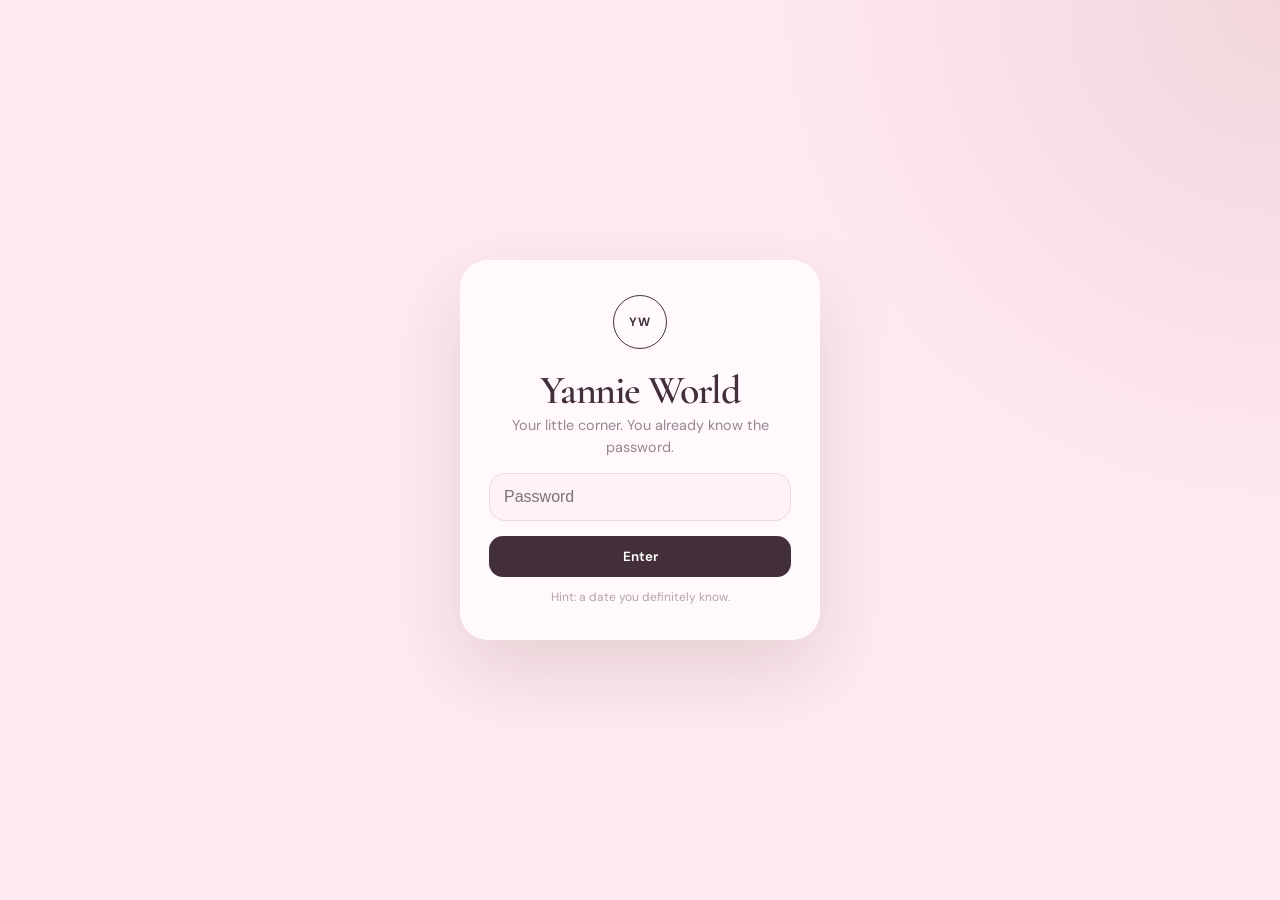
==== index.html @ 1045f1ad "GAMEEE" ====
<!DOCTYPE html>
<html lang="en">
<head>
<meta charset="UTF-8">
<meta name="viewport" content="width=device-width, initial-scale=1.0, viewport-fit=cover">
<title>Yannie World</title>
<meta name="theme-color" content="#ff6f9f">

<link rel="preconnect" href="https://fonts.googleapis.com">
<link rel="preconnect" href="https://fonts.gstatic.com" crossorigin>
<link href="https://fonts.googleapis.com/css2?family=DM+Sans:wght@400;500;600;700&family=Cormorant+Garamond:wght@500;600;700&display=swap" rel="stylesheet">
<link rel="stylesheet" href="style.css">
</head>
<body>

<div id="backgroundDecor" aria-hidden="true"></div>

<!-- LOCK SCREEN -->
<div id="lockScreen">
    <div class="lock-card">
        <div class="lock-mark">YW</div>
        <h2>Yannie World</h2>
        <p>Your little corner. You already know the password.</p>
        <input type="password" id="passwordInput" placeholder="Password" autocomplete="off">
        <button onclick="checkPassword()">Enter</button>
        <small class="tiny-hint">Hint: a date you definitely know.</small>
    </div>
</div>

<!-- MAIN SITE -->
<div id="website">
<header>
    <div class="browser-top">
        <div class="browser-buttons" aria-hidden="true">
            <span class="red"></span>
            <span class="yellow"></span>
            <span class="green"></span>
        </div>
        <div class="address-bar"><span class="site-dot"></span> yannie.world / home</div>
    </div>
</header>

<nav aria-label="Yannie World navigation">
    <button data-section="home" onclick="showSection('home')"><span>⌂</span><small>Home</small></button>
    <button data-section="birthday" onclick="showSection('birthday')"><span class="birthday-nav-mark">02</span><small>Birthday</small></button>
    <button data-section="daily" onclick="showSection('daily')"><span>☀</span><small>Daily</small></button>
    <button data-section="mood" onclick="showSection('mood')"><span>◌</span><small>Mood</small></button>
    <button data-section="about" onclick="showSection('about')"><span>＋</span><small>Care</small></button>
    <button data-section="memories" onclick="showSection('memories')"><span>▣</span><small>Memories</small></button>
    <button data-section="gallery" onclick="showSection('gallery')"><span>□</span><small>Photos</small></button>
    <button data-section="letter" onclick="showSection('letter')"><span>✎</span><small>Letter</small></button>
    <button data-section="envelopes" onclick="showSection('envelopes')"><span>◇</span><small>Open</small></button>
    <button data-section="achievements" onclick="showSection('achievements')"><span>☆</span><small>Badges</small></button>
    <button data-section="vault" onclick="showSection('vault')"><span>⌁</span><small>Vault</small></button>
</nav>

<!-- HOME -->
<section id="home" class="active">
    <div class="home-hero">
        <div class="hero-copy">
            <p class="eyebrow">YANNIE WORLD · JUST OUR STUFF</p>
            <h1>For Yannie.</h1>
            <p class="hero-lede">Started with RM6 worth of chocolate moist cake. Somehow became a whole website.</p>
            <div class="hero-actions">
                <button class="primary-action" onclick="openOriginReceipt()">Open the RM6 receipt</button>
                <button class="quiet-action" id="heroShuffleBtn" type="button">Shuffle a memory</button>
            </div>
        </div>
        <button class="hero-photo" type="button" onclick="openPhoto('images/us11.jpg','One of the photos that belongs in the current chapter.')" aria-label="Open featured photo">
            <img src="images/us11.jpg" alt="Featured memory">
            <span>current chapter ↗</span>
        </button>
    </div>

    <div class="chapter-strip" aria-label="Our timeline">
        <button class="chapter-chip active" data-chapter="01"><span>01</span> Bazaar</button>
        <button class="chapter-chip" data-chapter="02"><span>02</span> Kept talking</button>
        <button class="chapter-chip" data-chapter="03"><span>03</span> Calls</button>
        <button class="chapter-chip" data-chapter="04"><span>04</span> SPM × UTeM</button>
        <button class="chapter-chip" data-chapter="05"><span>05</span> Now</button>
    </div>
    <p id="chapterNote" class="chapter-note">1 March 2026 — a normal dessert order that absolutely did not stay normal.</p>

    <div class="home-stat-grid">
        <article class="stat-card card">
            <p class="eyebrow">SINCE THE FIRST “HOLA”</p>
            <strong id="sinceStartDays">—</strong>
            <span>days of increasingly unnecessary updates</span>
        </article>
        <article class="stat-card card call-stat-card">
            <p class="eyebrow">CALL LORE</p>
            <strong id="callStat">12 hr</strong>
            <span id="callStatCaption">yes, this actually happened</span>
            <button id="nextCallStat" class="mini-link" type="button">another one ↻</button>
        </article>
    </div>

    <div class="life-split">
        <article class="life-card card">
            <div class="life-card-top"><span>Y</span><small>YANNIE</small></div>
            <h3>SPM / trial season</h3>
            <p>Classes, revision, random cravings, tired mornings, and somehow still finding time to call.</p>
            <div class="tag-row"><span>math</span><span>sejarah</span><span>sleepy</span></div>
        </article>
        <article class="life-card card">
            <div class="life-card-top"><span>A</span><small>ANIQ</small></div>
            <h3>UTeM life</h3>
            <p>Classes, roommates, campus food, trying not to be loud on calls, and sending updates anyway.</p>
            <div class="tag-row"><span>campus</span><span>calls</span><span>nasi goyeng</span></div>
        </article>
    </div>

    <article class="memory-shuffler card" id="memoryShuffler">
        <div class="memory-shuffler-head">
            <p class="eyebrow">MEMORY SHUFFLE</p>
            <span id="memoryIndex">01 / 08</span>
        </div>
        <h3 id="homeMemoryTitle">The pudding incident</h3>
        <p id="homeMemoryText">A birthday joke turned into free caramel pudding, and somehow that became part of the origin story.</p>
        <button id="shuffleMemory" class="quiet-action" type="button">Shuffle memory</button>
    </article>

    <div class="daily-preview card">
        <div>
            <p class="eyebrow">TODAY'S DROP</p>
            <h3>One small thing for today</h3>
        </div>
        <p id="homeDailyPreview">Loading today's surprise...</p>
        <button onclick="showSection('daily')" class="mini-link">open daily →</button>
    </div>

    <div class="yannie-search card">
        <p class="eyebrow">SEARCH THE LORE</p>
        <h3>Yannie Search</h3>
        <p class="muted">Try: <b>cake</b>, <b>lasagna</b>, <b>raya</b>, <b>spm</b>, or <b>queque</b>.</p>
        <div class="search-row">
            <input type="text" id="searchInput" placeholder="Search an inside joke...">
            <button onclick="searchYannie()">Search</button>
        </div>
        <div id="searchResult"></div>
    </div>

    <div class="message-card">
        <p class="eyebrow">RANDOM NOTE</p>
        <p id="dailyMessage"></p>
    </div>

    <div class="love-machine">
        <p class="eyebrow">NO CONTEXT BUTTON</p>
        <h3>Generate a random note</h3>
        <button id="loveButton">Roll one</button>
        <div id="loveResult">Press it. That's the whole feature.</div>
    </div>

    <button id="openCookieShop" class="shop-launch-btn">
        <span>YannieTok Shop</span>
        <small>Dubai cookie simulator · because apparently this is part of the lore now</small>
    </button>

    <div class="section-heading compact-heading">
        <div>
            <p class="eyebrow">EXPLORE</p>
            <h2>Yannie World</h2>
        </div>
        <p>Different ways to revisit the same story.</p>
    </div>

    <div class="app-grid makeover-app-grid">
        <a class="app-icon app-link" href="yanniefy.html"><b>♫</b><span>YannieFy</span><small>our playlists</small></a>
        <button class="app-icon" onclick="openYannieTube()"><img class="yannietube-icon" src="images/yannietube-icon.png" alt="YannieTube"><span>YannieTube</span><small>videos</small></button>
        <a class="app-icon app-link" href="yanniegram.html"><b>◎</b><span>YannieGram</span><small>posts & reels</small></a>
        <a class="app-icon app-link" id="memoryWorldLink" href="MemoryWorld_V2/index.html" onclick="unlockAchievement('pov_player')"><b>✦</b><span>Memory World</span><small>play the beginning</small></a>
        <a class="app-icon app-link" href="yannie-scrapbook/index.html"><b>▤</b><span>Scrapbook</span><small>the story in pages</small></a>
        <a class="app-icon app-link" href="yannie-museum/index.html"><b>⌂</b><span>Museum</span><small>walk through it</small></a>
        <button class="app-icon birthday-app" type="button" onclick="showSection('birthday')"><b>02</b><span>Yannie Day</span><small>02.08 · play the weekend</small></button>
    </div>
</section>


<!-- YANNIE DAY -->
<section id="birthday" class="birthday-section birthday-v2">
    <div class="bday-progress" aria-label="Birthday story progress">
        <button type="button" data-bday-jump="bdayStart" class="active"><i></i><span>Start</span></button>
        <button type="button" data-bday-jump="bdayAug1"><i></i><span>1 Aug</span></button>
        <button type="button" data-bday-jump="bdayMidnight"><i></i><span>12:00</span></button>
        <button type="button" data-bday-jump="bdayAug2"><i></i><span>2 Aug</span></button>
        <button type="button" data-bday-jump="bdayCake"><i></i><span>Cake</span></button>
        <button type="button" data-bday-jump="bdayAug3"><i></i><span>3 Aug</span></button>
    </div>

    <div id="bdayStart" class="bday-scene bday-start-scene">
        <div class="bday-sparkles" aria-hidden="true"><i>✦</i><i>♡</i><i>✦</i><i>♡</i><i>✦</i></div>
        <p class="bday-kicker">02 · 08 · YANNIE DAY</p>
        <h2>This one is special. Too special.</h2>
        <p class="bday-short-copy">Explore this entire section, dedicated for your birthdayy, Hasrieyannieee!

        <div class="bday-present" id="bdayPresent" aria-hidden="true">
            <div class="bday-present-lid"><span></span></div>
            <div class="bday-present-box"><span class="ribbon-v"></span><span class="ribbon-h"></span><b>02</b></div>
        </div>

        <label class="bday-slide-control">
            <span id="bdayUnwrapLabel">slide the ribbon to unwrap</span>
            <div class="bday-slide-track"><i id="bdayUnwrapThumb">🎀</i></div>
            <input id="bdayUnwrapSlider" type="range" min="0" max="100" value="0" aria-label="Slide to unwrap birthday present">
        </label>
        <div id="bdayStartReveal" class="bday-start-reveal" aria-live="polite">
            <strong>LET'S START YOUR BIRTHDAY JOURNEYY, SAYANGG!.</strong>
            <span>scroll ↓</span>
        </div>
    </div>

    <div class="bday-scene bday-prelude-scene">
        <div class="bday-scene-title">
            <p>BEFORE AUGUST</p>
            <h3>Three little clues.</h3>
            <span>These are build-up, not the main timeline.</span>
        </div>
        <div class="bday-pinboard">
            <button class="bday-pin-note" type="button" data-note="29may">
                <i>29 MAY</i><b>save first</b><span>tap to flip</span>
                <em>“save money for ur birthday gift pulakk”</em>
            </button>
            <button class="bday-pin-note" type="button" data-note="18jul">
                <i>18 JUL</i><b>JB excuse</b><span>tap to flip</span>
                <em>“celebrate birthday korang”<br>“…including yannie btw”</em>
            </button>
            <button class="bday-pin-note" type="button" data-note="20jul">
                <i>20 JUL</i><b>do not shake</b><span>tap to flip</span>
                <em>birthday things bought.<br>do not open. do not goncang.</em>
            </button>
        </div>
    </div>

    <div id="bdayAug1" class="bday-scene bday-aug1-scene">
        <div class="bday-scene-title light">
            <p>01 AUGUST · AFTERNOON</p>
            <h3>Get to Tasek Sentral with Yannie!</h3>
            <span>Drag the little car. Yes, the wedding-hall detour is included.</span>
        </div>

        <div class="bday-route" id="bdayRoute">
            <div class="bday-route-line"><i></i></div>
            <span class="bday-route-stop stop-a">wedding hall<br><small>SEND HELP.</small></span>
            <span class="bday-route-stop stop-b">live location<br><small>finally</small></span>
            <span class="bday-route-stop stop-c">ONTHEWAYYY<br><small>3:30-ish</small></span>
            <div class="bday-route-car" id="bdayRouteCar">🚗</div>
            <input id="bdayPickupSlider" type="range" min="0" max="100" value="0" aria-label="Drag car to the stadium">
        </div>
        <div class="bday-route-status" id="bdayPickupStatus">
            <b>mission status:</b> trapped in family errands
        </div>

        <div id="bdayOfflineReveal" class="bday-offline-reveal">
            <div class="bday-chat-last">
                <span>3:36 PM · Yannie</span>
                <p>“panas la kat bawah ni u”</p>
                <span>3:36 PM · Aniq</span>
                <p>“JAP DAHNAK SAMPAAIIII”</p>
            </div>
            <div class="bday-chat-gap">
                <strong>then the chat goes quiet.</strong>
                <span>3:37 PM → 7:56 PM</span>
                <small>kitaa terlalu busyy spend timee samasamaaa kat Tasekk!</small>
            </div>
            <div class="bday-photo-table" aria-label="Draggable photo strip">
                <figure class="bday-draggable-photo"><img src="images/us10.jpg" alt="Memory photo"><figcaption>01 AUG</figcaption></figure>
                <figure class="bday-draggable-photo"><img src="images/us11.jpg" alt="Memory photo"><figcaption>DAY BEFORE</figcaption></figure>
                <figure class="bday-draggable-photo"><img src="images/us12.jpg" alt="Memory photo"><figcaption>YANNIE DAY EVE</figcaption></figure>
                <span>drag the photos around</span>
            </div>
        </div>
    </div>

    <div class="bday-scene bday-night-before-scene">
        <div class="bday-scene-title">
            <p>01 AUGUST · NIGHT</p>
            <h3>The camera roll !</h3>
            <span>Tap the film button to develop each strip.</span>
        </div>
        <div class="bday-film-machine" id="bdayFilmMachine">
            <div class="bday-film-window">
                <div class="bday-film-strip" id="bdayFilmStrip">
                    <figure><img src="images/us6.jpg" alt="Photo strip image"><span>9:30 PM</span></figure>
                    <figure><img src="images/us7.jpg" alt="Photo strip image"><span>11:11 PM</span></figure>
                    <figure><img src="images/us8.jpg" alt="Photo strip image"><span>11:16 PM</span></figure>
                    <figure><img src="images/us9.jpg" alt="Photo strip image"><span>11:59 PM</span></figure>
                </div>
            </div>
            <button id="bdayDevelopFilm" type="button" class="bday-film-shutter" aria-label="Develop next birthday photo">●</button>
            <div class="bday-film-counter"><span id="bdayFilmCount">0</span> / 4 developed</div>
        </div>
        <div class="bday-family-strip" id="bdayFamilyStrip">
            <span>9:32 PM</span>
            <p>Mama arranged the gifts and made a video for the family group.</p>
            <i>family group has entered the chat ↗</i>
        </div>
    </div>

    <div id="bdayMidnight" class="bday-scene bday-midnight-scene">
        <div class="bday-midnight-bg" aria-hidden="true"><i></i><i></i><i></i><i></i></div>
        <p class="bday-kicker">THE DATE CHANGES HERE</p>
        <div class="bday-clock" id="bdayClock">
            <small id="bdayClockDate">SAT · 01 AUG</small>
            <strong id="bdayClockTime">11:59</strong>
            <span>PM</span>
        </div>
        <label class="bday-slide-control dark">
            <span id="bdayMidnightLabel">slide into 02 August</span>
            <div class="bday-slide-track"><i id="bdayMidnightThumb">→</i></div>
            <input id="bdayMidnightSlider" type="range" min="0" max="100" value="0" aria-label="Slide into midnight">
        </label>
        <div id="bdayMidnightReveal" class="bday-midnight-reveal">
            <b>02 AUGUST</b>
            <span>12:01 AM · photos</span>
            <span>12:05 AM · videos</span>
            <span>12:06 AM · first logged birthday call · 4 min</span>
        </div>
    </div>

    <div id="bdayAug2" class="bday-scene bday-morning-scene">
        <div class="bday-scene-title light">
            <p>02 AUGUST · MORNING</p>
            <h3>The phone rings endlessly.</h3>
            <span>Slide to answer.</span>
        </div>
        <div class="bday-phone-wrap">
            <div class="bday-phone-v2" id="bdayPhone">
                <div class="bday-phone-notch"></div>
                <div class="bday-phone-status"><span>7:49</span><span>100%</span></div>
                <div class="bday-call-avatar">Y</div>
                <small>YANNIE DAY</small>
                <h4 id="bdayPhoneHeadline">GOOD MORNINGGGG<br>BIRTHDAYYY GIRLLL</h4>
                <p id="bdayPhoneSub">incoming birthday call...</p>
                <div class="bday-answer-track">
                    <i id="bdayAnswerThumb">☎</i>
                    <span>slide to answer</span>
                    <input id="bdayAnswerSlider" type="range" min="0" max="100" value="0" aria-label="Slide to answer birthday call">
                </div>
                <div class="bday-call-clouds" id="bdayCallClouds">
                    <span>3 min</span><span>29 min</span><span>23 min</span><span>17 min</span>
                </div>
            </div>
        </div>

        <div class="bday-dudin-call" id="bdayDudinCall" role="button" tabindex="0" aria-label="Open Dudin birthday call moment">
            <div class="bday-wave"><i></i><i></i><i></i><i></i><i></i><i></i></div>
            <div><small>10:48 AM</small><b>Dudin called.</b><span>tap the waveform</span></div>
            <div class="bday-dudin-reveal">
                <p>birthday song</p><p>then his mum joined</p><p>then she wished too</p><p>and another gift showed up later</p>
            </div>
        </div>
    </div>

    <div class="bday-scene bday-gifts-scene">
        <div class="bday-scene-title">
            <p>02 AUGUST · DAY → NIGHT</p>
            <h3>Open the room.</h3>
            <span>Tap all the presents!</span>
        </div>
        <div class="bday-gift-room">
            <button class="bday-object giftbox-big" type="button" data-bday-object="package">
                <span class="box-lid"></span><span class="box-body">🎀</span>
                <em><b>surprise package</b><small>the one yangg Aniq suruhh jangan pegangg</small></em>
            </button>
            <button class="bday-object ringbox" type="button" data-bday-object="ring">
                <span class="ring-lid"></span><span class="ring-base">💍</span>
                <em><b>the ring! </b><small>sungguh mengappreciate sampai flexing</small></em>
            </button>
            <button class="bday-object giftbag" type="button" data-bday-object="dudinGift">
                <span>🎁</span>
                <em><b>Mak dudin</b><small>pun bagi hadiahh · 5:50 PM</small></em>
            </button>
            <button class="bday-object cakebox" type="button" data-bday-object="cake">
                <span>🍰</span>
                <em><b>cake acquired</b><small>candles 67: unfortunately not acquired</small></em>
            </button>
        </div>
        <div class="bday-class-wish">
            <span>6:14 PM</span>
            <b>walk into class → birthday wishes immediately</b>
            <i>nice. normal. definitely no birthday DLC yet.</i>
        </div>
    </div>

    <div id="bdayCake" class="bday-scene bday-cake-workshop">
        <div class="bday-scene-title light">
            <p>02 AUGUST · 8:01 PM</p>
            <h3>“kita kene diy”</h3>
            <span>The real cake had no candles. Fix that problem here.</span>
        </div>
        <div class="bday-candle-workbench" id="bdayCandleWorkbench">
            <div class="bday-candle-tray" id="bdayCandleTray">
                <span>drag these ↓</span>
                <i class="bday-drag-candle" data-candle="1"></i>
                <i class="bday-drag-candle" data-candle="2"></i>
                <i class="bday-drag-candle" data-candle="3"></i>
                <i class="bday-drag-candle" data-candle="4"></i>
                <i class="bday-drag-candle" data-candle="5"></i>
            </div>
            <div class="bday-cake-v2">
                <div class="bday-cake-slots">
                    <span data-candle-slot="1"></span><span data-candle-slot="2"></span><span data-candle-slot="3"></span><span data-candle-slot="4"></span><span data-candle-slot="5"></span>
                </div>
                <div class="bday-cake-icing"></div>
                <div class="bday-cake-body">1 6-7</div>
                <div class="bday-cake-plate"></div>
            </div>
        </div>
        <p id="bdayCandleStatus" class="bday-candle-status">0 / 5 candles fixed</p>
        <div id="bdayBlowZone" class="bday-blow-zone" role="button" tabindex="0" aria-label="Press and hold to blow out the candles">
            <div class="bday-blow-ring"><i></i></div>
            <b>press + hold</b><span>to blow them out</span>
        </div>
        <div id="bdayCakeDone" class="bday-cake-done">wish sent ✦ DIY problem solved.</div>
    </div>

    <div id="bdayAug3" class="bday-scene bday-school-scene">
        <div class="bday-scene-title">
            <p>03 AUGUST · SCHOOL ENCORE</p>
            <h3>Match the gifts.</h3>
            <span>Drag each gift to the right person.</span>
        </div>
        <div class="bday-match-game" id="bdayMatchGame">
            <div class="bday-match-tokens">
                <div class="bday-match-token" data-match="sha" role="button" tabindex="0"><span>🍰</span><small>Hokkaido cheese cake</small></div>
                <div class="bday-match-token" data-match="aishah" role="button" tabindex="0"><span>🍫💌</span><small>Kinder Bueno + letter</small></div>
                <div class="bday-match-token" data-match="kimi" role="button" tabindex="0"><span>🍪🍪💌</span><small>2 Dubai chewy cookies + letter</small></div>
            </div>
            <div class="bday-match-zones">
                <div class="bday-match-zone" data-zone="sha"><b>SHA</b><span>drop here</span></div>
                <div class="bday-match-zone" data-zone="aishah"><b>AISHAH</b><span>drop here</span></div>
                <div class="bday-match-zone" data-zone="kimi"><b>KIMI</b><span>drop here</span></div>
            </div>
        </div>
        <div id="bdaySchoolWin" class="bday-school-win">
            <b>recess unlocked ✦</b>
            <span>your fwends nyanyii happy birthdayy just forr youu babyyy!.</span>
        </div>

        <div class="bday-nonchalant-game">
            <div class="bday-neutral-face">😐</div>
            <div class="bday-excitement-bg" id="bdayExcitementBg"></div>
            <p><b>visible reaction</b><span>actual excitement</span></p>
            <input id="bdayExcitementSlider" type="range" min="0" max="100" value="0" aria-label="Reveal actual birthday excitement">
            <div id="bdayNonchalantReveal">born to be excited · forced to be nonchalant</div>
        </div>
    </div>

    <div class="bday-scene bday-finale-scene">
        <div class="bday-scene-title light">
            <p>END OF BIRTHDAY MODE</p>
            <h3>Pop everything.</h3>
            <span>There are six. No reason. Just pop them.</span>
        </div>
        <div class="bday-balloons" id="bdayBalloons">
            <button type="button" data-pop-note="saved for it months early"><i></i><span></span></button>
            <button type="button" data-pop-note="the pickup was nearly defeated by wedding halls"><i></i><span></span></button>
            <button type="button" data-pop-note="the camera roll went feral"><i></i><span></span></button>
            <button type="button" data-pop-note="the ring got flexed to the family"><i></i><span></span></button>
            <button type="button" data-pop-note="the cake required DIY candles"><i></i><span></span></button>
            <button type="button" data-pop-note="school gave the birthday an encore"><i></i><span></span></button>
        </div>
        <div id="bdayPopNote" class="bday-pop-note">pop a balloon ↑</div>
        <div id="bdayFinalMessage" class="bday-final-message">
            <span>02.08.2026</span>
            <b>that was Yannie Day.</b>
            <small><strong id="birthdayDays">—</strong> days until the next one.</small>
        </div>
    </div>
</section>


<!-- DAILY LOVE -->
<section id="daily">
    <div class="section-heading"><div><p class="eyebrow">DAILY</p><h2>Today’s drop</h2></div><p>Small, random, no pressure.</p></div>
    <div class="card daily-card">
        <h3>Today's Mission</h3>
        <p id="dailyMission">Loading...</p>
        <button id="completeMissionBtn" onclick="completeDailyMission()">Complete Today's Mission</button>
        <p id="missionStatus" class="muted"></p>
    </div>

    <div class="card">
        <h3>Today's Memory</h3>
        <p id="dailyMemory">Loading...</p>
    </div>

    <div class="card streak-card">
        <h3>Visit Streak</h3>
        <div id="streakNumber">0</div>
        <p class="muted">Come back anytime. This little world will remember you.</p>
    </div>
</section>

<!-- MOOD CHECK-IN -->
<section id="mood">
    <div class="section-heading"><div><p class="eyebrow">CHECK-IN</p><h2>How are you today?</h2></div><p>No dramatic diagnosis. Just pick a mood.</p></div>
    <div class="card">
        <p>Pick whatever is closest. The answer changes depending on the mood.</p>
        <div class="mood-grid">
            <button onclick="chooseMood('happy')">🥰 Happy</button>
            <button onclick="chooseMood('miss')">🥺 Miss You</button>
            <button onclick="chooseMood('sad')">😔 Sad</button>
            <button onclick="chooseMood('mad')">😡 Mad</button>
            <button onclick="chooseMood('tired')">😴 Tired</button>
            <button onclick="chooseMood('stress')">🤯 Stressed</button>
        </div>
        <div id="moodResult" class="mood-result">Pick one. I’ll keep it useful.</div>
    </div>
</section>

<!-- CARE GUIDE -->
<section id="about">
    <div class="section-heading"><div><p class="eyebrow">CARE GUIDE</p><h2>Useful notes</h2></div><p>The stuff worth remembering when one of us is tired, stressed, or annoying.</p></div>
    <div class="card">
        <h3>Things I actually remember</h3>
        <ul class="about-list">
            <li>Birthday: 2nd August 2009.</li>
            <li>Born on Sunday, at 8:41 AM.</li>
            <li>Favourite colours: soft pink and brown.</li>
            <li>Surprisingly spicy eater.</li>
            <li>Loves cute and soft-style outfits.</li>
            <li>Loves daisies, lilies, and roses.</li>
        </ul>
    </div>

    <div class="care-grid">
        <button onclick="showCare('period')">🌙 Period Mode</button>
        <button onclick="showCare('silent')">🤍 When You Go Quiet</button>
        <button onclick="showCare('sad')">🥺 When You Feel Sad</button>
        <button onclick="showCare('stress')">📚 When You’re Stressed</button>
        <button onclick="showCare('jealous')">🫣 When You’re Jealous</button>
        <button onclick="showCare('miss')">💌 When You Miss Me</button>
    </div>

    <div id="careResult" class="card care-result">Pick a situation.</div>
</section>

<!-- MEMORIES -->
<section id="memories">
    <div class="section-heading"><div><p class="eyebrow">MEMORIES</p><h2>Three moments that changed the plot</h2></div><p>Not every memory needs a dramatic title.</p></div>

    <div class="memory" onclick="unlockAchievement('memory_reader')">
        <h3>The dessert-order era</h3>
        <p>I still remember clearly the first day that I fell in love with you. I was ordering desserts from you when I noticed, the longer we texted each other, the more I knew that we had a lot in common. Your updates and your kindness made me fall deeply for you.</p>
    </div>

    <div class="memory" onclick="unlockAchievement('memory_reader')">
        <h3>First date</h3>
        <p>I still remember our first real date, at the stadium. Back then, I had no knowledge about fashion haha. We ate a burger and I could not help but notice you ate a burger with a spoon! I will not judge you for that.</p>
    </div>

    <div class="memory" onclick="unlockAchievement('memory_reader')">
        <h3>The wake-up call that got out of hand</h3>
        <p>My favourite memory would surely be when we had our first call, where you asked me to wake you up but instead we talked for so long. Oh how I love you for that.</p>
    </div>
</section>

<!-- GALLERY -->
<section id="gallery">
    <div class="section-heading"><div><p class="eyebrow">PHOTOS</p><h2>Camera roll, but curated</h2></div><p>Tap any frame to open it properly.</p></div>
    <div class="gallery">
        <div class="polaroid" onclick="openPhoto('images/us5.jpg','One of my favourite memories ❤️')">
            <img src="images/us5.jpg" alt="Memory photo 1">
            <p>Yannie ❤️</p>
        </div>
        <div class="polaroid" onclick="openPhoto('images/us2.jpg','You looked so cute here 🌸')">
            <img src="images/us2.jpg" alt="Memory photo 2">
            <p>Cutie Yannie 🌸</p>
        </div>
        <div class="polaroid" onclick="openPhoto('images/us3.jpg','One of the happiest days ever 💗')">
            <img src="images/us3.jpg" alt="Memory photo 3">
            <p>My Favourite Person 💗</p>
        </div>
        <div class="polaroid" onclick="openPhoto('images/us4.jpg','I wish we could relive this day ❤️')">
            <img src="images/us4.jpg" alt="Memory photo 4">
            <p>Forever Us ❤️</p>
        </div>
    </div>
</section>

<!-- LETTER -->
<section id="letter">
    <div class="section-heading"><div><p class="eyebrow">LETTER</p><h2>One actual letter</h2></div><p>No generated quote wall. Just this.</p></div>
    <div class="card letter-card-main">
        <p>Yannie,</p>
        <p>This started as a random project and somehow kept getting bigger because there kept being more things worth saving — jokes, calls, photos, stupid little stories, and the normal days too.</p>
        <p>I don’t want this site to pretend everything is perfect. I just want it to hold onto the things that mattered to us while they were happening.</p>
        <p>— Aniq</p>
        <button onclick="finishMainLetter()">Done reading</button>
    </div>
</section>

<!-- ENVELOPES -->
<section id="envelopes">
    <div class="section-heading"><div><p class="eyebrow">OPEN WHEN</p><h2>Emergency envelopes</h2></div><p>For specific moods, not random spam.</p></div>
    <div class="letters-grid">
        <div class="envelope" onclick="openLetter(0)">✉️<span>Miss Me</span></div>
        <div class="envelope" onclick="openLetter(1)">✉️<span>Sad</span></div>
        <div class="envelope" onclick="openLetter(2)">✉️<span>Stressed</span></div>
        <div class="envelope" onclick="openLetter(3)">✉️<span>Overthinking</span></div>
        <div class="envelope" onclick="openLetter(4)">✉️<span>Birthday</span></div>
        <div class="envelope" onclick="openLetter(5)">✉️<span>After SPM</span></div>
    </div>

    <div id="letterModal" class="modal">
        <div class="letter-paper">
            <span class="close" onclick="closeLetter()">✕</span>
            <div id="letterText"></div>
        </div>
    </div>
</section>

<!-- ACHIEVEMENTS -->
<section id="achievements">
    <div class="section-heading"><div><p class="eyebrow">BADGES</p><h2>Things you accidentally unlocked</h2></div><p>Mostly by being nosy around the site.</p></div>
    <div class="card">
        <p>Unlock cute badges by exploring Yannie World.</p>
        <div id="achievementList" class="achievement-list"></div>
    </div>
</section>

<!-- SECRET VAULT -->
<section id="vault">
    <div class="section-heading"><div><p class="eyebrow">VAULT</p><h2>Still locked?</h2></div><p>Explore first. Then come back.</p></div>
    <div id="vaultContent" class="card vault-card">
        Loading vault...
    </div>
</section>

<!-- MUSIC -->
<div class="music-player" id="miniPlayer">
    <button id="musicToggle" type="button" onclick="toggleMusic()"><span id="musicIcon">▶</span></button>
    <div><small>NOW PLAYING</small><strong>Firasat</strong></div>
    <div class="player-bars" aria-hidden="true"><i></i><i></i><i></i></div>
    <audio id="music" loop>
        <source src="music/Firasat.mp3" type="audio/mpeg">
    </audio>
</div>

</div><!-- end website -->

<!-- ORIGIN RECEIPT -->
<div id="originReceiptModal" class="origin-modal" aria-hidden="true">
    <button class="origin-backdrop" onclick="closeOriginReceipt()" aria-label="Close receipt"></button>
    <div class="origin-receipt">
        <button class="receipt-close" onclick="closeOriginReceipt()" aria-label="Close">×</button>
        <p class="receipt-brand">DEE'S DESSERT</p>
        <p class="receipt-meta">01 MAR 2026 · LIMA KEDAI</p>
        <div class="receipt-line"></div>
        <div class="receipt-row"><span>Chocolate moist cake</span><b>x2</b></div>
        <div class="receipt-row"><span>Total</span><b>RM6.00</b></div>
        <div class="receipt-line"></div>
        <p class="receipt-note">Nobody involved knew this would become lore.</p>
        <button class="receipt-stamp" id="receiptStamp" type="button">tap to stamp</button>
    </div>
</div>

<!-- PHOTO MODAL -->
<div id="photoModal" class="photo-modal">
    <div class="photo-card">
        <span class="close" onclick="closePhoto()">✕</span>
        <img id="modalImage" alt="Selected memory">
        <p id="modalMemory"></p>
    </div>
</div>

<!-- YANNIETOK COOKIE SHOP -->
<div id="cookieShop" class="cookie-shop yannietok-shop">
    <div class="shop-sheet">
        <div class="shop-topbar">
            <button class="shop-back" onclick="closeCookieShop()" type="button">‹</button>

            <div>
                <h2>YannieTok Shop</h2>
                <p>Dubai Cookie Drop • Live</p>
            </div>

            <button id="openCartBtn" class="shop-cart-btn" type="button">
                🛒
                <span id="cartBubble">0</span>
            </button>
        </div>

        <div class="live-strip">
            <span>LIVE</span>
            <p id="viewerCount">⚡ 18 people viewing now</p>
        </div>

        <div class="shop-scroll">
            <div class="product-showcase">
                <div class="product-image-wrap">
                    <img
                        id="shopCookieImage"
                        src="images/cookie0.png"
                        class="shop-cookie"
                        alt="Dubai chewy cookie"
                    >

                    <div class="floating-badge">Limited Drop</div>
                </div>

                <div class="product-main-info">
                    <h1>Dubai Chewy Cookie 🍪</h1>

                    <div class="rating-row">
                        <span>⭐⭐⭐⭐⭐ 4.9</span>
                        <span>17.2k sold</span>
                    </div>

                    <div class="price-row">
                        <span class="price">RM18.90</span>
                        <del>RM29.90</del>
                    </div>

                    <p class="stock" id="stockText">🔥 Only 1 left for Yannie</p>
                </div>
            </div>

            <div class="voucher-row">
                <button type="button" class="voucher active">RM5 OFF</button>
                <button type="button" class="voucher">FREE DELIVERY</button>
                <button type="button" class="voucher">YANNIE ONLY</button>
            </div>

            <div class="product-tabs">
                <button class="tab active" data-tab="details" type="button">Details</button>
                <button class="tab" data-tab="reviews" type="button">Reviews</button>
                <button class="tab" data-tab="shipping" type="button">Shipping</button>
            </div>

            <div id="tabDetails" class="tab-panel active">
                <h3>Product Details</h3>
                <p>Soft chewy cookie with chocolate, pistachio-kunafa filling, and maximum babyyy energy.</p>

                <ul>
                    <li>🍫 Chocolate shell</li>
                    <li>💚 Pistachio kunafa core</li>
                    <li>🔥 Freshly packed for Yannie</li>
                    <li>💗 Comes with fake love receipt</li>
                </ul>
            </div>

            <div id="tabReviews" class="tab-panel">
                <h3>Customer Reviews</h3>

                <div class="review-card">
                    <b>queque bambam ❤️</b>
                    <p>10/10. Would buy again just to see Yannie happy.</p>
                </div>

                <div class="review-card">
                    <b>Mofusand Cat 🐱</b>
                    <p>Meow meow approved. Crumbs detected.</p>
                </div>
            </div>

            <div id="tabShipping" class="tab-panel">
                <h3>Shipping</h3>
                <p>Delivery route: Queque’s heart → Yannie’s hand → cookie simulator.</p>
                <p class="shipping-note">Estimated delivery: immediately after checkout.</p>
            </div>

            <div class="quantity-box">
                <div>
                    <h3>Quantity</h3>
                    <p>Maximum one because this drop is too exclusive.</p>
                </div>

                <div class="quantity-control">
                    <button id="qtyMinus" type="button">−</button>
                    <span id="cookieQty">1</span>
                    <button id="qtyPlus" type="button">＋</button>
                </div>
            </div>

            <div class="order-progress" id="orderProgress">
                <h3>Order Status</h3>
                <div class="progress-line">
                    <span class="step active">Cart</span>
                    <span class="step">Pay</span>
                    <span class="step">Pack</span>
                    <span class="step">Deliver</span>
                </div>

                <p id="cookieStatus">Ready to checkout.</p>
            </div>
        </div>

        <div class="shop-actions">
            <button id="addToCartButton" class="secondary-shop-btn" type="button">
                Add to Cart
            </button>

            <button id="buyCookieButton" class="primary-shop-btn" type="button">
                Buy Now
            </button>
        </div>
    </div>
</div>

<!-- CART DRAWER -->
<div id="cookieCart" class="cookie-shop cart-drawer">
    <div class="cart-sheet">
        <span class="close" onclick="closeCookieCart()">✕</span>

        <h2>🛒 YannieTok Cart</h2>

        <div id="cartEmpty" class="cart-empty">
            <p>Your cart is empty, babyyy.</p>
            <button onclick="closeCookieCart()" type="button">Continue Shopping</button>
        </div>

        <div id="cartFilled" class="cart-filled">
            <div class="cart-item">
                <img src="images/cookie0.png" alt="Dubai cookie">

                <div>
                    <h3>Dubai Chewy Cookie</h3>
                    <p>Qty: <span id="cartQty">1</span></p>
                    <b>RM18.90</b>
                </div>
            </div>

            <div class="cart-summary">
                <div>
                    <span>Subtotal</span>
                    <b id="cartSubtotal">RM18.90</b>
                </div>

                <div>
                    <span>Voucher</span>
                    <b>-RM5.00</b>
                </div>

                <div class="cart-total">
                    <span>Total</span>
                    <b id="cartTotal">RM13.90</b>
                </div>
            </div>

            <button id="checkoutCartBtn" class="primary-shop-btn" type="button">
                Checkout
            </button>
        </div>
    </div>
</div>

<!-- ORDER COMPLETE -->
<div id="cookieOrderComplete" class="cookie-shop order-complete-modal">
    <div class="order-card">
        <span class="close" onclick="closeOrderComplete()">✕</span>

        <div class="order-icon">✅</div>

        <h2>Order Delivered!</h2>

        <p>
            Dubai Chewy Cookie has arrived safely for Yannie.
            Cookie simulator is now unlocked.
        </p>

        <button id="openCookieSimulatorBtn" class="primary-shop-btn" type="button">
            🍪 Eat Cookie
        </button>

        <button class="secondary-shop-btn" onclick="closeOrderComplete()" type="button">
            Later
        </button>
    </div>
</div>

<!-- COOKIE SIMULATOR -->
<div id="cookieSimulator" class="cookie-shop cookie-simulator-modal">
    <div class="cookie-sim-card">
        <span class="close" onclick="closeCookieSimulator()">✕</span>

        <p class="eyebrow">Unlocked Reward</p>

        <h2>🍪 Cookie Bite Simulator</h2>

        <img
            id="cookieImage"
            src="images/cookie0.png"
            class="shop-cookie bite-cookie"
            alt="Cookie simulator"
        >

        <p id="cookieText">Tap the cookie to take a bite 😋</p>

        <div class="bite-progress">
            <div id="biteProgressFill"></div>
        </div>

        <p id="biteCounter">0/7 bites</p>

        <button id="resetCookieBtn" class="secondary-shop-btn" type="button">
            Reset Cookie
        </button>
    </div>
</div>

<!-- FACETIME SURPRISE -->
<div id="facetimePopup" class="facetime-popup">
    <div class="facetime-screen">
        <img src="images/yannie-profile.jpg" class="caller-photo" alt="Caller photo">
        <div class="incomingText">Incoming Call</div>
        <h2>Anique</h2>
        <p>Saved video call</p>
        <button id="acceptCall">Accept</button>
        <button class="decline-call" onclick="closeFacetimePopup()">Later</button>
    </div>
</div>

<div id="videoCallScreen">
    <video id="callVideo" controls playsinline>
        <source src="videos/yanniecall.mp4" type="video/mp4">
    </video>
</div>

<div id="callEndedScreen">
    <h1>Call Ended</h1>
    <p>Call ended · replay complete.</p>
</div>

<div id="achievementToast" class="achievement-toast"></div>

<script src="script.js"></script>
</body>
</html>
---- style.css ----
:root{
--pink:#ff6f9f;
--pink2:#ffb4cc;
--pink3:#ff3478;
--brown:#8b5e3c;
--brown2:#4b3b34;
--white:#fff;
--cream:#fff7f0;
--shadow:0 10px 25px rgba(0,0,0,.09);
}

*{margin:0;padding:0;box-sizing:border-box;}

html{scroll-behavior:smooth;}

body{
font-family:Poppins,sans-serif;
background:linear-gradient(145deg,#ff8fb4,#ff79a7 48%,#ff9fbd);
min-height:100vh;
min-height:100dvh;
color:var(--brown2);
overflow-x:hidden;
}

button,a{font-family:inherit;-webkit-tap-highlight-color:transparent;}
button{
background:var(--pink);
border:none;
padding:12px 18px;
border-radius:999px;
cursor:pointer;
font-weight:700;
color:var(--brown2);
box-shadow:0 5px 12px rgba(255,122,162,.18);
transition:transform .2s ease, filter .2s ease;
}
button:active{transform:scale(.97);}
button:hover{filter:brightness(1.03);}

#website{display:none;min-height:100dvh;padding-bottom:105px;}

#lockScreen{
position:fixed;inset:0;display:flex;justify-content:center;align-items:center;
background:linear-gradient(135deg,#ffc2d1,#ffe5ec);z-index:999999;padding:20px;
}
.lock-card{background:white;padding:30px;border-radius:28px;width:90%;max-width:360px;text-align:center;box-shadow:var(--shadow);}
.lock-card h1{font-family:Dancing Script,cursive;font-size:3rem;color:var(--brown);}
.lock-card h2{font-size:1.25rem;margin:8px 0;color:var(--brown);}
.lock-card p{opacity:.8;line-height:1.5;}
.lock-card input{width:100%;padding:14px;margin:15px 0;border:none;background:#f4f4f4;border-radius:14px;font-size:1rem;}
.lock-card button{width:100%;}
.tiny-hint{display:block;margin-top:12px;opacity:.6;font-size:.75rem;}

.browser-top{
background:rgba(255,255,255,.9);backdrop-filter:blur(12px);padding:12px;display:flex;align-items:center;gap:10px;position:sticky;top:0;z-index:100;border-bottom:1px solid rgba(255,255,255,.6);
}
.browser-buttons{display:flex;gap:5px;}
.browser-buttons span{width:12px;height:12px;border-radius:50%;}
.red{background:#ff5f57}.yellow{background:#ffbd2e}.green{background:#28c840}
.address-bar{flex:1;background:#f3f3f3;padding:10px 14px;border-radius:999px;font-size:.82rem;white-space:nowrap;overflow:hidden;text-overflow:ellipsis;}

nav{
position:fixed;bottom:0;left:0;right:0;background:rgba(255,255,255,.94);backdrop-filter:blur(16px);display:flex;gap:4px;justify-content:flex-start;overflow-x:auto;padding:9px 10px calc(9px + env(safe-area-inset-bottom));box-shadow:0 -5px 20px rgba(0,0,0,.1);z-index:99999;scrollbar-width:none;
}
nav::-webkit-scrollbar{display:none;}
nav button{background:transparent;box-shadow:none;min-width:62px;padding:8px 10px;display:flex;flex-direction:column;align-items:center;gap:2px;font-size:1.25rem;border-radius:18px;}
nav button small{font-size:.62rem;font-weight:700;opacity:.72;}

section{display:none;padding:20px;animation:sectionIn .28s ease;}
section.active{display:block;}
@keyframes sectionIn{from{opacity:0;transform:translateY(8px)}to{opacity:1;transform:none}}

h1{font-family:Dancing Script,cursive;font-size:3.2rem;text-align:center;color:var(--brown);margin-bottom:15px;}
h2{margin-bottom:20px;color:var(--brown);}
h3{margin-bottom:10px;color:var(--brown);}
p{line-height:1.65;}
.subtitle{text-align:center;opacity:.8;margin:5px 0 8px;}
.muted{opacity:.7;font-size:.9rem;}

.countdown-card,.message-card,.card,.memory,.love-machine{
background:white;padding:20px;border-radius:22px;margin-bottom:20px;box-shadow:var(--shadow);
}
.soft-glow{box-shadow:0 10px 30px rgba(255,122,162,.22);}

.countdown-number{font-size:4rem;font-weight:800;color:var(--pink3);line-height:1;text-align:center;}
.countdown-label{margin-top:10px;opacity:.7;font-size:1rem;text-align:center;}
.countdown-time{display:flex;justify-content:center;align-items:center;gap:9px;margin-top:18px;}
.time-box{background:#fff8f5;padding:12px 14px;border-radius:15px;min-width:58px;text-align:center;font-size:1.45rem;font-weight:700;box-shadow:0 5px 15px rgba(0,0,0,.08);animation:tick 1s infinite;}
.countdown-time span{font-size:1.5rem;font-weight:700;}
@keyframes tick{0%,100%{transform:scale(1)}50%{transform:scale(1.04)}}

.search-row{display:flex;gap:10px;margin-top:12px;}
.yannie-search input{width:100%;padding:14px;border-radius:999px;border:1px solid #f2d8df;font-size:1rem;background:#fff8fb;}
#searchResult{margin-top:15px;font-weight:600;line-height:1.6;}
.secret-result{padding:14px;border-radius:16px;background:#fff7f0;border:1px dashed #ff9fbd;}

.love-machine{text-align:center;}
#loveResult{margin-top:18px;font-size:1.25rem;font-weight:700;color:var(--brown);}

.app-grid{display:grid;grid-template-columns:repeat(3,1fr);gap:14px;margin-top:18px;}
.app-icon,.app-link{background:white;border-radius:24px;padding:16px 10px;box-shadow:var(--shadow);display:flex;align-items:center;justify-content:center;flex-direction:column;gap:7px;text-align:center;font-size:2rem;color:var(--brown2);text-decoration:none;cursor:pointer;min-height:115px;}
.app-icon span{font-size:.8rem;font-weight:700;}
.yannietube-icon{width:54px;height:54px;object-fit:contain;}

.daily-card{background:linear-gradient(145deg,#fff,#fff4f7);}
#completeMissionBtn.done{opacity:.55;}
.streak-card{text-align:center;}
#streakNumber{font-size:3.2rem;font-weight:800;color:var(--pink3);line-height:1;}

.mood-grid,.care-grid{display:grid;grid-template-columns:repeat(2,1fr);gap:12px;margin:16px 0;}
.mood-grid button,.care-grid button{border-radius:18px;padding:15px 10px;background:#fff1f6;border:1px solid #ffd4e0;box-shadow:none;}
.mood-result,.care-result{margin-top:16px;padding:18px;background:#fff7f0;border-radius:18px;line-height:1.7;}
.about-list{padding-left:20px;line-height:1.8;}
.about-list li{margin-bottom:6px;}

.memory{cursor:pointer;transition:transform .2s ease;}
.memory:active{transform:scale(.99);}
.gallery{display:grid;grid-template-columns:1fr;gap:20px;}
.polaroid{background:white;padding:10px 10px 35px;border-radius:12px;box-shadow:var(--shadow);transform:rotate(-.5deg);}
.polaroid:nth-child(even){transform:rotate(.7deg);}
.polaroid img{width:100%;aspect-ratio:4/5;object-fit:contain;background:#111;border-radius:8px;display:block;}
.polaroid p{text-align:center;margin-top:10px;font-weight:700;}

.letters-grid{display:grid;grid-template-columns:repeat(2,1fr);gap:16px;}
.envelope{background:white;padding:24px;border-radius:22px;text-align:center;font-size:2rem;cursor:pointer;transition:.25s;box-shadow:var(--shadow);}
.envelope:active{transform:scale(.96);}
.envelope span{display:block;font-size:.85rem;margin-top:10px;font-weight:700;}

.achievement-list{display:grid;grid-template-columns:1fr;gap:12px;}
.badge{padding:14px;border-radius:18px;background:#f8f8f8;border:1px solid #eee;display:flex;gap:12px;align-items:flex-start;}
.badge.unlocked{background:#fff4f7;border-color:#ffc2d1;}
.badge-icon{font-size:1.8rem;line-height:1;}
.badge-title{font-weight:800;color:var(--brown);}
.badge-desc{font-size:.86rem;opacity:.72;margin-top:3px;}

.vault-card{text-align:center;}
.vault-progress{display:grid;gap:8px;text-align:left;margin:15px 0;}
.vault-check{padding:10px;border-radius:14px;background:#fff7f0;}
.vault-final{font-family:Dancing Script,cursive;font-size:2rem;color:var(--brown);line-height:1.35;margin:20px 0;}

.music-player{position:fixed;right:15px;bottom:95px;z-index:9999;}
.music-player button{padding:10px 13px;font-size:.82rem;box-shadow:var(--shadow);}

#backgroundDecor{position:fixed;inset:0;overflow:hidden;z-index:-1;pointer-events:none;}
.decor{position:absolute;animation:floatUp linear infinite;opacity:.45;}
@keyframes floatUp{from{transform:translateY(110vh) rotate(0)}to{transform:translateY(-20vh) rotate(360deg)}}
.floatingCat{position:fixed;bottom:-120px;width:76px;z-index:-1;opacity:.23;animation:floatCat 25s linear;pointer-events:none;}
@keyframes floatCat{from{transform:translateY(0) rotate(0)}to{transform:translateY(-120vh) rotate(20deg)}}
.squiggle{position:fixed;opacity:.15;z-index:-1;animation:wiggle 8s ease-in-out infinite;pointer-events:none;}
@keyframes wiggle{0%,100%{transform:rotate(-5deg)}50%{transform:rotate(5deg)}}
.cursorFlower{position:fixed;pointer-events:none;z-index:999999;animation:flowerFade 1s forwards;}
@keyframes flowerFade{from{opacity:1;transform:translate(-50%,-50%) scale(1)}to{opacity:0;transform:translate(-50%,-80px) scale(.5)}}
.loveFly{position:fixed;z-index:999;pointer-events:none;font-size:1rem;font-weight:700;opacity:0;animation:floatLove 8s ease-in-out forwards;color:var(--brown);}
@keyframes floatLove{0%{opacity:0;transform:translateY(20px) scale(.8)}15%,85%{opacity:1}50%{transform:translateY(-15px) translateX(10px) rotate(3deg)}100%{opacity:0;transform:translateY(-40px) translateX(-10px) scale(1.1)}}

.fake-notification{position:fixed;top:15px;left:50%;transform:translateX(-50%);width:92%;max-width:380px;background:rgba(255,255,255,.94);backdrop-filter:blur(20px);border-radius:22px;padding:12px 14px;z-index:999999;box-shadow:0 8px 30px rgba(0,0,0,.15);animation:notificationIn .5s ease,notificationOut .5s ease 7.5s forwards;}
.notification-top{display:flex;justify-content:space-between;align-items:center;font-size:.8rem;color:#666;margin-bottom:6px;}
.notification-app,.notification-name{font-weight:700;}.notification-name{color:#111;margin-bottom:3px}.notification-text{line-height:1.4;}
@keyframes notificationIn{from{opacity:0;transform:translateX(-50%) translateY(-100px)}to{opacity:1;transform:translateX(-50%) translateY(0)}}
@keyframes notificationOut{to{opacity:0;transform:translateX(-50%) translateY(-100px)}}

.modal,.photo-modal,.cookie-shop,.facetime-popup{display:none;position:fixed;inset:0;background:rgba(0,0,0,.58);justify-content:center;align-items:center;z-index:999999;padding:18px;}
.letter-paper,.photo-card,.cookie-card{background:white;padding:24px;width:92%;max-width:520px;border-radius:24px;position:relative;box-shadow:0 20px 60px rgba(0,0,0,.25);animation:modalIn .35s ease;}
@keyframes modalIn{from{transform:translateY(40px) scale(.96);opacity:0}to{transform:none;opacity:1}}
.close{position:absolute;right:16px;top:12px;font-size:1.2rem;cursor:pointer;background:#fff1f6;border-radius:50%;width:32px;height:32px;display:grid;place-items:center;font-weight:800;}
.photo-card img{width:100%;border-radius:15px;display:block;max-height:70vh;object-fit:contain;background:#111;}
.photo-card p{margin-top:15px;text-align:center;font-weight:700;}
.cookie-card{text-align:center;}.shop-cookie{width:180px;max-width:70%;}.price{font-size:1.4rem;font-weight:800}.stock{color:#e33;font-weight:800}#cookieStatus{margin-top:12px;font-weight:700;color:var(--brown);}

.facetime-popup{background:rgba(255,182,217,.45);backdrop-filter:blur(25px);}
.facetime-screen{text-align:center;color:white;}.caller-photo{width:140px;height:140px;border-radius:50%;object-fit:cover;border:5px solid white;margin-bottom:20px;animation:pulseCall 2s infinite;}.facetime-screen h2{color:white;font-size:32px}.facetime-screen p{color:white;margin-bottom:22px}.incomingText{color:white;opacity:.85;margin-bottom:10px;font-size:18px}#acceptCall{background:#4cd964;color:white;font-size:18px;padding:16px 36px}.decline-call{background:rgba(255,255,255,.25);color:white;margin-left:8px;box-shadow:none;}
@keyframes pulseCall{0%,100%{transform:scale(1)}50%{transform:scale(1.08)}}
#videoCallScreen{position:fixed;inset:0;background:black;display:none;z-index:1000000}#callVideo{width:100%;height:100%;object-fit:cover}#callEndedScreen{position:fixed;inset:0;background:black;color:white;display:none;justify-content:center;align-items:center;flex-direction:column;text-align:center;z-index:1000001;padding:25px;}#callEndedScreen h1{color:white;}
.achievement-toast{position:fixed;left:50%;bottom:118px;transform:translateX(-50%) translateY(30px);background:rgba(75,59,52,.95);color:white;width:90%;max-width:360px;border-radius:22px;padding:14px 16px;z-index:1000002;box-shadow:0 15px 35px rgba(0,0,0,.25);opacity:0;pointer-events:none;transition:.3s;}.achievement-toast.show{opacity:1;transform:translateX(-50%) translateY(0);}

@media(min-width:768px){
body{max-width:900px;margin:auto;}
.gallery{grid-template-columns:repeat(2,1fr);}
.achievement-list{grid-template-columns:repeat(2,1fr);}
section{padding:26px;}
nav{left:50%;transform:translateX(-50%);max-width:900px;border-radius:24px 24px 0 0;}
}

@media(max-width:480px){
h1{font-size:2.7rem}.countdown-number{font-size:3rem}.time-box{min-width:50px;font-size:1.15rem;padding:10px}.app-grid{grid-template-columns:repeat(3,1fr);gap:10px}.app-icon{min-height:95px;font-size:1.7rem}.mood-grid,.care-grid{grid-template-columns:1fr}.music-player{right:10px;bottom:92px}.search-row{flex-direction:column}.search-row button{width:100%;}
}


/* === YANNIETOK SHOP UPGRADE === */
.shop-launch-btn{
    width:100%;
    margin:14px 0;
    padding:15px 18px;
    border-radius:22px;
    background:linear-gradient(135deg,#ff7aa2,#ff4f92);
    color:white;
    font-weight:800;
    box-shadow:0 12px 28px rgba(255,105,180,.25);
    display:flex;
    justify-content:center;
    align-items:center;
    gap:8px;
    flex-direction:column;
}
.shop-launch-btn small{
    font-size:.75rem;
    font-weight:600;
    opacity:.9;
}
.yannietok-shop,
.cart-drawer,
.order-complete-modal,
.cookie-simulator-modal{
    background:rgba(0,0,0,.55);
    backdrop-filter:blur(18px);
}
.shop-sheet{
    width:min(100%,480px);
    height:min(94vh,780px);
    background:#fff7fb;
    border-radius:30px;
    overflow:hidden;
    display:flex;
    flex-direction:column;
    box-shadow:0 25px 70px rgba(0,0,0,.32);
    animation:modalIn .35s ease;
}
.shop-topbar{
    padding:16px;
    display:grid;
    grid-template-columns:44px 1fr 44px;
    align-items:center;
    gap:10px;
    background:rgba(255,255,255,.88);
    backdrop-filter:blur(16px);
    border-bottom:1px solid rgba(255,182,217,.35);
}
.shop-topbar h2{
    margin:0;
    color:#4b3b34;
    font-size:1.08rem;
}
.shop-topbar p{
    margin:3px 0 0;
    color:#8a6e72;
    font-size:.78rem;
}
.shop-back,
.shop-cart-btn{
    border:none;
    width:42px;
    height:42px;
    border-radius:50%;
    background:#fff1f6;
    color:#ff5d9e;
    display:grid;
    place-items:center;
    font-size:1.35rem;
    position:relative;
}
#cartBubble{
    position:absolute;
    right:-3px;
    top:-4px;
    width:20px;
    height:20px;
    border-radius:50%;
    background:#ff2f75;
    color:white;
    font-size:.7rem;
    display:grid;
    place-items:center;
    font-weight:800;
}
.live-strip{
    display:flex;
    align-items:center;
    gap:8px;
    padding:9px 16px;
    background:linear-gradient(90deg,#251019,#ff5d9e);
    color:white;
    font-size:.82rem;
}
.live-strip span{
    background:#ff245f;
    padding:3px 8px;
    border-radius:999px;
    font-weight:900;
    font-size:.68rem;
}
.live-strip p{
    margin:0;
}
.shop-scroll{
    flex:1;
    overflow-y:auto;
    padding:16px;
}
.product-showcase{
    background:white;
    border-radius:26px;
    padding:14px;
    box-shadow:0 10px 30px rgba(255,105,180,.14);
}
.product-image-wrap{
    position:relative;
    border-radius:24px;
    background:linear-gradient(135deg,#ffe1ee,#fff7fb);
    padding:18px;
    display:grid;
    place-items:center;
    min-height:230px;
    overflow:hidden;
}
.product-image-wrap::before{
    content:"";
    position:absolute;
    inset:auto -40px -70px;
    height:150px;
    background:rgba(255,105,180,.16);
    border-radius:50%;
}
.floating-badge{
    position:absolute;
    top:14px;
    left:14px;
    padding:7px 10px;
    border-radius:999px;
    background:rgba(255,255,255,.9);
    color:#ff4f92;
    font-size:.75rem;
    font-weight:900;
}
.shop-cookie{
    width:190px;
    max-width:74%;
    position:relative;
    z-index:2;
    filter:drop-shadow(0 15px 25px rgba(0,0,0,.16));
}
.product-main-info{
    padding:14px 4px 2px;
    text-align:left;
}
.product-main-info h1{
    margin:0;
    color:#3f3130;
    font-size:1.25rem;
    line-height:1.25;
}
.rating-row{
    display:flex;
    flex-wrap:wrap;
    gap:8px;
    margin-top:8px;
    color:#8a6e72;
    font-size:.82rem;
}
.price-row{
    margin-top:12px;
    display:flex;
    align-items:end;
    gap:10px;
}
.price-row .price{
    color:#ff2f75;
    font-size:1.7rem;
    font-weight:900;
}
.price-row del{
    color:#9b8b8b;
}
.stock{
    margin-top:6px;
    color:#ff2f75;
    font-weight:800;
}
.voucher-row,
.product-tabs{
    display:flex;
    gap:8px;
    overflow-x:auto;
    padding:14px 0 2px;
}
.voucher,
.tab{
    flex:0 0 auto;
    border:none;
    border-radius:999px;
    padding:9px 12px;
    background:white;
    color:#ff5d9e;
    font-size:.78rem;
    font-weight:800;
    box-shadow:0 5px 15px rgba(255,105,180,.12);
}
.voucher.active,
.tab.active{
    background:#ff5d9e;
    color:white;
}
.tab-panel{
    display:none;
    margin-top:12px;
    padding:15px;
    background:white;
    border-radius:22px;
    text-align:left;
    box-shadow:0 8px 24px rgba(255,105,180,.1);
}
.tab-panel.active{
    display:block;
}
.tab-panel h3{
    margin:0 0 8px;
    color:#4b3b34;
}
.tab-panel p,
.tab-panel li{
    color:#776164;
    line-height:1.55;
    font-size:.88rem;
}
.tab-panel ul{
    padding-left:20px;
    margin-top:8px;
}
.review-card{
    padding:12px;
    border-radius:16px;
    background:#fff3f8;
    margin-top:10px;
}
.shipping-note{
    margin-top:8px;
    font-weight:800;
    color:#ff4f92 !important;
}
.quantity-box,
.order-progress{
    margin-top:12px;
    padding:15px;
    border-radius:22px;
    background:white;
    text-align:left;
    box-shadow:0 8px 24px rgba(255,105,180,.1);
}
.quantity-box{
    display:flex;
    justify-content:space-between;
    gap:12px;
    align-items:center;
}
.quantity-box h3,
.order-progress h3{
    margin:0;
    color:#4b3b34;
}
.quantity-box p{
    margin:4px 0 0;
    color:#8a6e72;
    font-size:.8rem;
}
.quantity-control{
    display:flex;
    align-items:center;
    gap:10px;
    background:#fff3f8;
    border-radius:999px;
    padding:6px;
}
.quantity-control button{
    border:none;
    width:32px;
    height:32px;
    border-radius:50%;
    background:white;
    color:#ff5d9e;
    font-weight:900;
}
#cookieQty{
    min-width:20px;
    text-align:center;
    font-weight:900;
}
.progress-line{
    display:grid;
    grid-template-columns:repeat(4,1fr);
    gap:6px;
    margin:12px 0;
}
.step{
    padding:7px 4px;
    border-radius:999px;
    background:#ffe2ef;
    color:#a06d7d;
    font-size:.7rem;
    text-align:center;
    font-weight:800;
}
.step.active{
    background:#ff5d9e;
    color:white;
}
#cookieStatus{
    margin:0;
    color:#4b3b34;
    font-weight:700;
}
.shop-actions{
    display:grid;
    grid-template-columns:1fr 1fr;
    gap:10px;
    padding:14px;
    background:rgba(255,255,255,.94);
    border-top:1px solid rgba(255,182,217,.35);
}
.primary-shop-btn,
.secondary-shop-btn{
    border:none;
    border-radius:999px;
    padding:13px 14px;
    font-weight:900;
}
.primary-shop-btn{
    background:linear-gradient(135deg,#ff7aa2,#ff2f75);
    color:white;
    box-shadow:0 8px 18px rgba(255,47,117,.22);
}
.secondary-shop-btn{
    background:#fff1f6;
    color:#ff4f92;
}
.cart-sheet,
.order-card,
.cookie-sim-card{
    width:92%;
    max-width:430px;
    background:white;
    border-radius:28px;
    padding:22px;
    position:relative;
    text-align:center;
    box-shadow:0 25px 70px rgba(0,0,0,.32);
    animation:modalIn .35s ease;
}
.cart-empty button{
    margin-top:12px;
}
.cart-item{
    display:grid;
    grid-template-columns:82px 1fr;
    gap:12px;
    align-items:center;
    text-align:left;
    padding:12px;
    border-radius:20px;
    background:#fff4f9;
}
.cart-item img{
    width:82px;
    height:82px;
    object-fit:contain;
}
.cart-item h3{
    margin:0;
    color:#4b3b34;
}
.cart-item p{
    margin:4px 0;
    color:#8a6e72;
}
.cart-summary{
    margin:14px 0;
    display:grid;
    gap:8px;
}
.cart-summary div{
    display:flex;
    justify-content:space-between;
    color:#776164;
}
.cart-total{
    padding-top:10px;
    border-top:1px dashed #ffc3d9;
    color:#4b3b34 !important;
    font-size:1.05rem;
}
.order-icon{
    width:70px;
    height:70px;
    border-radius:50%;
    background:#eaffef;
    display:grid;
    place-items:center;
    margin:0 auto 12px;
    font-size:2rem;
}
.order-card h2,
.cookie-sim-card h2{
    color:#4b3b34;
}
.order-card p{
    color:#776164;
    line-height:1.55;
}
.order-card button{
    width:100%;
    margin-top:10px;
}
.bite-cookie{
    cursor:pointer;
    transition:.18s ease;
}
.bite-cookie:active{
    transform:scale(.95) rotate(-2deg);
}
.bite-progress{
    width:100%;
    height:12px;
    border-radius:999px;
    background:#ffe2ef;
    overflow:hidden;
    margin:14px 0 6px;
}
#biteProgressFill{
    width:0%;
    height:100%;
    background:linear-gradient(90deg,#ff7aa2,#ff2f75);
    transition:.25s ease;
}
#biteCounter{
    color:#8a6e72;
    font-weight:800;
}
#resetCookieBtn{
    margin-top:12px;
}
.cart-filled{
    display:none;
}
.cart-filled.active{
    display:block;
}
.cart-empty.hidden{
    display:none;
}
@media(max-width:380px){
    .shop-sheet{
        height:96vh;
        border-radius:24px;
    }
    .shop-cookie{
        width:160px;
    }
    .product-main-info h1{
        font-size:1.1rem;
    }
    .shop-actions{
        grid-template-columns:1fr;
    }
}

/* =========================================================
   YANNIE WORLD — 2026 MAKEOVER
   editorial paper + soft app UI, mobile first
   ========================================================= */
:root{
  --paper:#fff5f8;
  --paper-2:#fffafd;
  --paper-3:#ffe2eb;
  --ink:#432f39;
  --ink-soft:#806a75;
  --rose:#f08eaa;
  --rose-soft:#ffc2d1;
  --brown:#8b5e3c;
  --gold:#c79c58;
  --sage:#c59faf;
  --line:rgba(139,84,107,.15);
  --shadow-soft:0 18px 50px rgba(112,55,78,.09);
  --shadow-lift:0 24px 65px rgba(112,55,78,.14);
}

html{background:var(--paper);}
body{
  max-width:none !important;
  font-family:"DM Sans",sans-serif !important;
  background:
    radial-gradient(circle at 8% 2%,rgba(255,194,209,.48),transparent 29rem),
    radial-gradient(circle at 92% 18%,rgba(255,224,233,.62),transparent 28rem),
    linear-gradient(180deg,#fff8fb 0%,#ffedf3 100%) !important;
  color:var(--ink) !important;
}
body::before{
  content:"";position:fixed;inset:0;z-index:-2;pointer-events:none;opacity:.2;
  background-image:url("data:image/svg+xml,%3Csvg xmlns='http://www.w3.org/2000/svg' width='90' height='90' viewBox='0 0 90 90'%3E%3Cfilter id='n'%3E%3CfeTurbulence type='fractalNoise' baseFrequency='.8' numOctaves='2' stitchTiles='stitch'/%3E%3C/filter%3E%3Crect width='100%25' height='100%25' filter='url(%23n)' opacity='.12'/%3E%3C/svg%3E");
}

h1,h2,h3,.vault-final{
  font-family:"Cormorant Garamond",serif !important;
  color:var(--ink) !important;
}
h1{font-size:clamp(3.5rem,13vw,6.2rem) !important;line-height:.82 !important;letter-spacing:-.055em;text-align:left !important;margin:0 0 20px !important;font-weight:600 !important;}
h2{font-size:clamp(2.25rem,7vw,3.7rem);line-height:.95;margin:0 !important;font-weight:600;letter-spacing:-.035em;}
h3{font-size:1.5rem;line-height:1.05;margin:0 0 10px !important;font-weight:600;}
p{line-height:1.65;}
.eyebrow{font:700 .67rem/1 "DM Sans",sans-serif;letter-spacing:.18em;text-transform:uppercase;color:var(--brown);margin:0 0 12px;}
.muted{color:var(--ink-soft);opacity:1 !important;}

#website{max-width:1120px;margin:0 auto;padding-bottom:118px;}
#backgroundDecor,.squiggle{display:none !important;}

/* lock screen */
#lockScreen{
  background:
    radial-gradient(circle at top right,rgba(184,124,127,.18),transparent 34rem),
    #ffeaf1 !important;
}
.lock-card{
  width:min(92%,390px) !important;background:rgba(255,250,253,.94) !important;border:1px solid rgba(91,67,54,.12);
  box-shadow:0 30px 80px rgba(61,42,31,.14) !important;border-radius:28px !important;padding:34px 28px !important;
  backdrop-filter:blur(16px);
}
.lock-mark{width:54px;height:54px;border:1px solid var(--ink);border-radius:50%;display:grid;place-items:center;margin:0 auto 22px;font:700 .75rem/1 "DM Sans";letter-spacing:.12em;}
.lock-card h2{font-size:2.5rem !important;margin:0 0 6px !important;}
.lock-card p{color:var(--ink-soft);font-size:.9rem;}
.lock-card input{background:#fff2f6 !important;border:1px solid var(--line) !important;border-radius:16px !important;color:var(--ink);outline:none;}
.lock-card input:focus{border-color:rgba(118,88,74,.45) !important;box-shadow:0 0 0 4px rgba(118,88,74,.07);}
.lock-card button{background:var(--ink) !important;color:#fff !important;box-shadow:none !important;}
.tiny-hint{color:var(--ink-soft);}

/* browser header */
.browser-top{
  top:0;margin:0;background:rgba(255,247,250,.84) !important;border-bottom:1px solid var(--line) !important;
  box-shadow:none !important;padding:11px max(14px,env(safe-area-inset-left)) !important;backdrop-filter:blur(20px) saturate(1.15);
}
.address-bar{background:rgba(255,255,255,.55) !important;border:1px solid var(--line);color:var(--ink-soft);font-size:.74rem !important;letter-spacing:.02em;}
.site-dot{display:inline-block;width:7px;height:7px;border-radius:50%;background:var(--sage);margin-right:6px;}
.browser-buttons span{width:10px !important;height:10px !important;opacity:.65;}

/* nav */
nav{
  left:50% !important;right:auto !important;transform:translateX(-50%) !important;width:min(calc(100% - 18px),900px) !important;bottom:9px !important;
  padding:8px 9px calc(8px + env(safe-area-inset-bottom)) !important;border-radius:24px !important;
  background:rgba(255,250,252,.9) !important;border:1px solid rgba(73,54,43,.12);box-shadow:0 16px 55px rgba(54,38,29,.18) !important;
  justify-content:flex-start !important;gap:2px !important;
}
nav button{color:var(--ink-soft) !important;min-width:65px !important;border-radius:16px !important;font-size:1.08rem !important;box-shadow:none !important;}
nav button small{font-size:.58rem !important;letter-spacing:.01em;}
nav button.active{background:var(--ink) !important;color:#fff !important;}

section{padding:28px 18px 18px !important;max-width:1040px;margin:0 auto;}
section.active{animation:makeoverSection .34s cubic-bezier(.2,.7,.2,1);}
@keyframes makeoverSection{from{opacity:0;transform:translateY(12px)}to{opacity:1;transform:none}}

/* reusable cards */
.countdown-card,.message-card,.card,.memory,.love-machine{
  background:rgba(255,250,253,.9) !important;border:1px solid var(--line);border-radius:24px !important;
  box-shadow:var(--shadow-soft) !important;margin-bottom:14px !important;padding:20px !important;
}
button{background:var(--ink);color:#fff;box-shadow:none;border-radius:14px;font-weight:650;}
button:hover{filter:none;}
button:active{transform:scale(.985);}
.primary-action{background:var(--ink) !important;color:#fff !important;padding:13px 17px;}
.quiet-action{background:transparent !important;color:var(--ink) !important;border:1px solid rgba(52,43,38,.18);box-shadow:none !important;padding:12px 15px;}
.mini-link{background:transparent !important;color:var(--brown) !important;padding:0 !important;border:0 !important;box-shadow:none !important;border-radius:0 !important;font-size:.8rem;font-weight:700;}

/* home hero */
.home-hero{display:grid;gap:22px;align-items:end;margin:6px 0 22px;}
.hero-copy{padding:10px 2px 0;}
.hero-lede{font-size:1.03rem;color:var(--ink-soft);max-width:520px;margin:0 0 22px;}
.hero-actions{display:flex;flex-wrap:wrap;gap:9px;}
.hero-photo{position:relative;padding:0 !important;border:0 !important;border-radius:26px !important;overflow:hidden;min-height:330px;background:#f3cbd7 !important;box-shadow:var(--shadow-lift) !important;}
.hero-photo img{width:100%;height:100%;min-height:330px;object-fit:cover;display:block;transition:transform .6s cubic-bezier(.2,.7,.2,1);}
.hero-photo:active img{transform:scale(1.025);}
.hero-photo::after{content:"";position:absolute;inset:0;background:linear-gradient(180deg,transparent 58%,rgba(27,23,21,.55));}
.hero-photo span{position:absolute;z-index:2;left:16px;bottom:14px;color:#fff;font:600 .72rem/1 "DM Sans";letter-spacing:.04em;}

.chapter-strip{display:flex;gap:8px;overflow-x:auto;padding:2px 1px 7px;scrollbar-width:none;}
.chapter-strip::-webkit-scrollbar{display:none;}
.chapter-chip{flex:0 0 auto;background:transparent !important;color:var(--ink-soft) !important;border:1px solid var(--line);box-shadow:none !important;border-radius:999px !important;padding:10px 13px !important;font-size:.72rem;}
.chapter-chip span{color:var(--rose);margin-right:5px;font-size:.64rem;}
.chapter-chip.active{background:var(--ink) !important;color:white !important;border-color:var(--ink);}
.chapter-chip.active span{color:var(--rose-soft);}
.chapter-note{font-size:.79rem;color:var(--ink-soft);min-height:2.6em;margin:7px 3px 18px;}

.home-stat-grid{display:grid;grid-template-columns:1fr 1fr;gap:12px;}
.stat-card{min-height:164px;display:flex;flex-direction:column;justify-content:flex-end;position:relative;overflow:hidden;}
.stat-card::before{content:"";position:absolute;width:100px;height:100px;border:1px solid rgba(177,138,85,.18);border-radius:50%;right:-38px;top:-42px;}
.stat-card strong{font:600 clamp(2.4rem,10vw,4.6rem)/.9 "Cormorant Garamond",serif;color:var(--ink);letter-spacing:-.04em;}
.stat-card>span{display:block;margin-top:8px;font-size:.72rem;color:var(--ink-soft);}
.call-stat-card{background:var(--ink) !important;color:#fff !important;}
.call-stat-card .eyebrow,.call-stat-card>span,.call-stat-card .mini-link{color:#d8c8b7 !important;}
.call-stat-card strong{color:#fff;}
.call-stat-card::before{border-color:rgba(255,255,255,.12);}
.call-stat-card .mini-link{margin-top:12px !important;align-self:flex-start;}

.life-split{display:grid;grid-template-columns:1fr 1fr;gap:12px;margin-top:0;}
.life-card{min-height:220px;position:relative;}
.life-card-top{display:flex;align-items:center;gap:9px;margin-bottom:25px;}
.life-card-top>span{width:34px;height:34px;border-radius:50%;background:var(--paper-3);display:grid;place-items:center;font:700 .75rem/1 "DM Sans";}
.life-card-top small{font-size:.64rem;letter-spacing:.13em;color:var(--ink-soft);font-weight:700;}
.life-card p{font-size:.84rem;color:var(--ink-soft);}
.tag-row{display:flex;flex-wrap:wrap;gap:6px;margin-top:15px;}
.tag-row span{padding:6px 8px;border:1px solid var(--line);border-radius:999px;font-size:.62rem;color:var(--ink-soft);}
.life-card:nth-child(2){background:#ffe6ee !important;}

.memory-shuffler{position:relative;overflow:hidden;padding:24px !important;}
.memory-shuffler::after{content:"ARCHIVE";position:absolute;right:-10px;bottom:-25px;font:600 5rem/1 "Cormorant Garamond";color:rgba(90,65,52,.045);pointer-events:none;}
.memory-shuffler-head{display:flex;justify-content:space-between;align-items:start;}
.memory-shuffler-head>span{font-size:.68rem;color:var(--ink-soft);}
.memory-shuffler h3{font-size:2rem;margin-top:8px !important;}
.memory-shuffler p{color:var(--ink-soft);max-width:650px;}
.memory-shuffler .quiet-action{margin-top:16px;}
.memory-shuffler.swap{animation:memorySwap .28s ease;}
@keyframes memorySwap{50%{opacity:.35;transform:translateY(4px)}}

.daily-preview{display:grid;gap:6px;}
.daily-preview h3{font-size:1.65rem;}
.daily-preview>p{font-size:.84rem;color:var(--ink-soft);}
.daily-preview .mini-link{justify-self:start;}

.yannie-search input{background:#fff0f5 !important;border:1px solid var(--line) !important;border-radius:14px !important;color:var(--ink);outline:none;}
.yannie-search input:focus{border-color:rgba(118,88,74,.45) !important;}
.search-row button{background:var(--ink) !important;color:white !important;border-radius:14px !important;}
.secret-result{background:#fff0f5 !important;border:1px solid rgba(177,138,85,.26) !important;border-radius:14px !important;font-size:.86rem;}
.message-card{background:#ffdce7 !important;}
.message-card #dailyMessage{font:600 1.55rem/1.18 "Cormorant Garamond",serif;}
.love-machine{text-align:left !important;}
#loveResult{font-family:"Cormorant Garamond",serif !important;font-weight:600 !important;color:var(--ink) !important;font-size:1.45rem !important;}

.shop-launch-btn{margin:14px 0 26px !important;padding:18px 20px !important;border-radius:22px !important;background:#c46f8a !important;color:#fff !important;align-items:flex-start !important;text-align:left !important;box-shadow:var(--shadow-soft) !important;}
.shop-launch-btn>span{font:600 1.55rem/1 "Cormorant Garamond",serif;}
.shop-launch-btn small{font-size:.7rem !important;font-weight:500 !important;opacity:.74 !important;}

.section-heading{display:flex;justify-content:space-between;align-items:end;gap:18px;margin:3px 0 24px;}
.section-heading>p{max-width:310px;color:var(--ink-soft);font-size:.8rem;text-align:right;}
.compact-heading{margin-top:8px;}

.makeover-app-grid{grid-template-columns:repeat(2,1fr) !important;gap:10px !important;}
.app-icon,.app-link{min-height:135px !important;border-radius:22px !important;background:rgba(255,250,253,.9) !important;border:1px solid var(--line);box-shadow:var(--shadow-soft) !important;color:var(--ink) !important;text-decoration:none;align-items:flex-start !important;justify-content:flex-end !important;padding:18px !important;position:relative;overflow:hidden;}
.app-icon b{font:500 2.2rem/1 "Cormorant Garamond",serif;position:absolute;right:15px;top:14px;color:var(--rose);}
.app-icon span{font-size:.88rem !important;}
.app-icon small{font-size:.65rem;color:var(--ink-soft);font-weight:500;}
.app-icon .yannietube-icon{position:absolute;right:13px;top:12px;width:38px;height:38px;opacity:.8;}
.app-icon:nth-child(4n+2),.app-icon:nth-child(4n+3){background:#ffe8ef !important;}

/* Inner sections */
.mood-grid,.care-grid{gap:8px !important;}
.mood-grid button,.care-grid button{background:transparent !important;color:var(--ink) !important;border:1px solid var(--line) !important;border-radius:14px !important;box-shadow:none !important;text-align:left;}
.mood-result,.care-result{background:#ffe8ef !important;border:1px solid var(--line) !important;color:var(--ink-soft);}
.about-list{color:var(--ink-soft);}
.memory{padding:22px !important;}
.memory p{color:var(--ink-soft);font-size:.88rem;}
.gallery{gap:12px !important;}
.polaroid{padding:9px 9px 24px !important;border:1px solid var(--line);box-shadow:var(--shadow-soft) !important;border-radius:16px !important;background:#fffafd !important;}
.polaroid p{font:600 1.1rem/1.1 "Cormorant Garamond",serif !important;margin-top:11px !important;color:var(--ink-soft);}
.letter-card-main{font-family:"Cormorant Garamond",serif;font-size:1.2rem;}
.letters-grid{gap:10px !important;}
.envelope{background:#fff6fa !important;border:1px solid var(--line);box-shadow:var(--shadow-soft) !important;border-radius:18px !important;color:var(--ink);font-size:1.7rem !important;}
.badge{background:#fff2f6 !important;border:1px solid var(--line) !important;border-radius:15px !important;}
.badge.unlocked{background:#ffe2eb !important;border-color:rgba(177,138,85,.25) !important;}
.badge-title{color:var(--ink) !important;}

/* mini player */
.music-player{
  right:14px !important;bottom:101px !important;display:flex;align-items:center;gap:10px;background:rgba(67,47,57,.94);color:#fff;
  padding:8px 11px 8px 8px;border:1px solid rgba(255,255,255,.09);border-radius:999px;box-shadow:0 16px 45px rgba(45,33,25,.22);backdrop-filter:blur(16px);
}
.music-player button{width:34px;height:34px;border-radius:50% !important;padding:0 !important;background:#fff0f5 !important;color:var(--ink) !important;display:grid;place-items:center;}
.music-player>div:nth-of-type(1){display:flex;flex-direction:column;min-width:72px;}
.music-player small{font-size:.47rem;letter-spacing:.12em;color:#baa99d;line-height:1.2;}
.music-player strong{font:600 1rem/1.05 "Cormorant Garamond",serif;}
.player-bars{display:flex;gap:2px;align-items:end;height:14px;opacity:.55;}
.player-bars i{display:block;width:2px;height:5px;background:#fff;border-radius:2px;}
.music-player.playing .player-bars i{animation:playerBar .6s ease-in-out infinite alternate;}
.music-player.playing .player-bars i:nth-child(2){animation-delay:.15s}.music-player.playing .player-bars i:nth-child(3){animation-delay:.3s}
@keyframes playerBar{to{height:14px}}

/* receipt origin interaction */
.origin-modal{display:none;position:fixed;inset:0;z-index:1000005;align-items:center;justify-content:center;padding:18px;}
.origin-modal.open{display:flex;}
.origin-backdrop{position:absolute;inset:0;border:0 !important;border-radius:0 !important;background:rgba(32,27,24,.62) !important;backdrop-filter:blur(9px);}
.origin-receipt{position:relative;z-index:2;width:min(90vw,350px);background:#f7f0e4;color:#2e2925;padding:32px 24px 38px;box-shadow:0 30px 90px rgba(20,15,12,.28);transform:rotate(-1deg);font-family:"DM Sans",sans-serif;
  clip-path:polygon(0 0,100% 0,100% 96%,96% 100%,92% 96%,88% 100%,84% 96%,80% 100%,76% 96%,72% 100%,68% 96%,64% 100%,60% 96%,56% 100%,52% 96%,48% 100%,44% 96%,40% 100%,36% 96%,32% 100%,28% 96%,24% 100%,20% 96%,16% 100%,12% 96%,8% 100%,4% 96%,0 100%);
  animation:receiptIn .4s cubic-bezier(.2,.8,.2,1);
}
@keyframes receiptIn{from{opacity:0;transform:translateY(40px) rotate(-3deg) scale(.94)}to{opacity:1;transform:rotate(-1deg)}}
.receipt-close{position:absolute;right:10px;top:10px;width:32px;height:32px;padding:0 !important;border-radius:50% !important;background:transparent !important;color:var(--ink) !important;border:1px solid var(--line) !important;}
.receipt-brand{text-align:center;font-weight:800;letter-spacing:.13em;margin:0 0 4px;}
.receipt-meta{text-align:center;font-size:.65rem;color:#766b63;letter-spacing:.08em;}
.receipt-line{height:1px;border-top:1px dashed rgba(47,39,34,.35);margin:18px 0;}
.receipt-row{display:flex;justify-content:space-between;font-size:.78rem;margin:9px 0;}
.receipt-note{text-align:center;font:600 1.12rem/1.2 "Cormorant Garamond",serif;margin:22px 10px;color:#55463e;}
.receipt-stamp{display:block;margin:0 auto;background:transparent !important;border:1px solid rgba(137,67,67,.35) !important;color:#995e60 !important;text-transform:uppercase;letter-spacing:.12em;font-size:.58rem;box-shadow:none !important;}
.receipt-stamp.stamped{transform:rotate(-8deg) scale(1.04);background:rgba(153,94,96,.08) !important;border-width:2px !important;}

/* Existing modals restyled */
.modal,.photo-modal,.cookie-shop,.facetime-popup{background:rgba(30,25,22,.62) !important;backdrop-filter:blur(9px);}
.letter-paper,.photo-card,.cookie-card{background:var(--paper-2) !important;border:1px solid var(--line);box-shadow:0 30px 90px rgba(28,20,16,.24) !important;}
.close{background:#ffe5ed !important;color:var(--ink);}
.fake-notification{background:rgba(255,248,251,.96) !important;border:1px solid var(--line);color:var(--ink);}
.achievement-toast{background:rgba(67,47,57,.96) !important;}

@media(min-width:760px){
  section{padding:42px 36px 26px !important;}
  .home-hero{grid-template-columns:1.05fr .95fr;gap:42px;min-height:540px;align-items:center;margin-top:8px;}
  .hero-photo,.hero-photo img{min-height:500px;max-height:560px;}
  .home-stat-grid{grid-template-columns:1fr 1fr;}
  .life-split{grid-template-columns:1fr 1fr;}
  .makeover-app-grid{grid-template-columns:repeat(3,1fr) !important;}
  .app-icon,.app-link{min-height:170px !important;}
  .daily-preview{grid-template-columns:1fr 1.7fr auto;align-items:center;gap:25px;}
}

@media(max-width:560px){
  #website{padding-bottom:118px;}
  section{padding:24px 13px 18px !important;}
  .home-hero{margin-top:2px;}
  .hero-photo,.hero-photo img{min-height:315px;}
  .hero-actions{display:grid;grid-template-columns:1fr 1fr;}
  .hero-actions button{padding-inline:10px;font-size:.72rem;}
  .home-stat-grid,.life-split{grid-template-columns:1fr 1fr !important;gap:8px;}
  .stat-card{min-height:148px;padding:16px !important;}
  .life-card{padding:16px !important;min-height:210px;}
  .life-card h3{font-size:1.28rem;}
  .life-card p{font-size:.74rem;line-height:1.5;}
  .tag-row{gap:4px}.tag-row span{font-size:.55rem;padding:5px 6px;}
  .memory-shuffler{padding:20px !important;}
  .memory-shuffler h3{font-size:1.75rem;}
  .section-heading{align-items:start;flex-direction:column;gap:7px;margin-bottom:18px;}
  .section-heading>p{text-align:left;max-width:none;}
  .makeover-app-grid{grid-template-columns:1fr 1fr !important;gap:8px !important;}
  .app-icon,.app-link{min-height:118px !important;padding:14px !important;}
  .app-icon b{font-size:1.8rem;}
  .music-player{right:9px !important;bottom:100px !important;}
  .music-player>div:nth-of-type(1),.player-bars{display:none;}
  nav{width:calc(100% - 12px) !important;bottom:6px !important;border-radius:20px !important;}
  nav button{min-width:58px !important;padding:8px 7px !important;}
}

@media(prefers-reduced-motion:reduce){
  *,*::before,*::after{animation-duration:.001ms !important;animation-iteration-count:1 !important;scroll-behavior:auto !important;}
}


/* =========================================================
   02.08 — BIRTHDAY ARCHIVE
   ========================================================= */
.birthday-nav-mark{font:800 .7rem/1 "DM Sans",sans-serif;letter-spacing:-.04em;padding-top:4px;}
.birthday-app{border-color:rgba(240,142,170,.28) !important;background:linear-gradient(145deg,#fffafd,#ffe5ee) !important;}
.birthday-app b{font-family:"DM Sans",sans-serif !important;font-size:1.35rem !important;font-weight:800 !important;letter-spacing:-.08em;color:var(--rose) !important;}
.birthday-section{overflow:hidden;}
.birthday-hero{position:relative;display:grid;gap:24px;padding:24px !important;background:linear-gradient(145deg,#fffafd 0%,#ffe5ee 100%) !important;overflow:hidden;}
.birthday-hero::before,.birthday-hero::after{content:"";position:absolute;border-radius:50%;pointer-events:none;}
.birthday-hero::before{width:220px;height:220px;right:-95px;top:-85px;background:rgba(255,194,209,.45);}
.birthday-hero::after{width:120px;height:120px;left:-52px;bottom:-55px;border:1px solid rgba(240,142,170,.3);}
.birthday-hero-copy{position:relative;z-index:2;}
.birthday-hero h2{font-size:clamp(3.1rem,12vw,6rem) !important;max-width:620px;}
.birthday-intro{max-width:650px;color:var(--ink-soft);font-size:.92rem;}
.birthday-countdown-row{display:flex;flex-wrap:wrap;align-items:end;gap:12px 18px;margin-top:24px;}
.birthday-countdown-row>div{display:flex;flex-direction:column;}
.birthday-countdown-row strong{font:700 3rem/.8 "Cormorant Garamond",serif;color:var(--ink);}
.birthday-countdown-row span{font-size:.66rem;color:var(--ink-soft);margin-top:8px;}
.birthday-pink-button{background:var(--rose) !important;color:#fff !important;border:1px solid rgba(156,68,96,.08) !important;box-shadow:0 12px 28px rgba(240,142,170,.24) !important;}
.birthday-date-card{position:relative;z-index:2;justify-self:center;width:min(245px,70vw);aspect-ratio:.82;background:#fffafd;border:1px solid rgba(151,83,108,.14);border-radius:30px;display:flex;flex-direction:column;align-items:center;justify-content:center;box-shadow:0 25px 55px rgba(113,55,78,.12);transform:rotate(2deg);}
.birthday-date-card::before{content:"";position:absolute;inset:10px;border:1px dashed rgba(240,142,170,.4);border-radius:22px;}
.birthday-date-card small{font:800 .66rem/1 "DM Sans";letter-spacing:.22em;color:var(--rose);}
.birthday-date-card strong{font:700 6.2rem/.82 "Cormorant Garamond",serif;color:var(--ink);}
.birthday-date-card span{font-weight:800;letter-spacing:.2em;font-size:.8rem;color:var(--ink-soft);}
.birthday-date-card i{font-style:normal;font-size:.61rem;color:var(--ink-soft);margin-top:12px;}
.birthday-stat-grid{display:grid;grid-template-columns:1fr 1fr;gap:8px;margin-bottom:22px;}
.birthday-stat{min-height:130px;display:flex;flex-direction:column;justify-content:flex-end;padding:16px !important;}
.birthday-stat strong{font:700 clamp(2.2rem,10vw,4.2rem)/.8 "Cormorant Garamond",serif;color:var(--rose);}
.birthday-stat span{font-size:.63rem;color:var(--ink-soft);line-height:1.4;margin-top:10px;}
.birthday-heading{margin-top:34px;}
.birthday-timeline{padding:16px !important;}
.birthday-tabs{display:flex;gap:6px;overflow-x:auto;scrollbar-width:none;padding-bottom:13px;}
.birthday-tabs::-webkit-scrollbar{display:none;}
.birthday-tab{flex:0 0 auto;background:transparent !important;color:var(--ink-soft) !important;border:1px solid var(--line) !important;box-shadow:none !important;border-radius:999px !important;padding:9px 12px !important;font-size:.68rem;}
.birthday-tab.active{background:var(--rose) !important;color:#fff !important;border-color:var(--rose) !important;}
.birthday-timeline-stage{background:#fff3f7;border-radius:19px;padding:20px;min-height:220px;border:1px solid rgba(240,142,170,.13);}
.birthday-timeline-stage h3{font-size:2rem !important;}
.birthday-timeline-stage>p:not(.eyebrow){color:var(--ink-soft);font-size:.84rem;max-width:660px;}
.birthday-chat-slip{margin-top:18px;background:#fff;border:1px solid rgba(240,142,170,.25);padding:12px 14px;border-radius:13px;font:600 .8rem/1.45 "DM Sans",sans-serif;color:#8b5367;transform:rotate(-.6deg);}
.birthday-day-grid,.birthday-feature-grid,.birthday-reaction-grid{display:grid;gap:10px;}
.birthday-story-card{position:relative;overflow:hidden;}
.birthday-time{display:inline-flex;padding:6px 9px;background:#ffe1ea;border-radius:999px;font-size:.62rem;font-weight:800;color:#9f5870;margin-bottom:15px;}
.birthday-story-card p{font-size:.82rem;color:var(--ink-soft);}
.birthday-mini-toggle{background:transparent !important;color:var(--rose) !important;border:0 !important;padding:0 !important;font-size:.72rem;box-shadow:none !important;}
.birthday-hidden-note{max-height:0;overflow:hidden;opacity:0;color:var(--ink-soft);font-size:.75rem;line-height:1.55;transition:.35s ease;border-left:2px solid var(--rose-soft);padding-left:12px;margin-top:0;}
.birthday-hidden-note.open{max-height:160px;opacity:1;margin-top:14px;}
.birthday-camera{padding:18px !important;}
.birthday-camera-head{display:flex;justify-content:space-between;gap:12px;align-items:end;margin-bottom:14px;}
.birthday-camera-head>span{font-size:.62rem;color:var(--ink-soft);}
.birthday-shot-grid{display:grid;grid-template-columns:repeat(2,1fr);gap:8px;}
.birthday-shot{min-height:145px;background:linear-gradient(145deg,#ffe5ed,#fff8fb) !important;color:var(--ink) !important;border:1px solid rgba(240,142,170,.2) !important;box-shadow:none !important;border-radius:18px !important;display:flex;flex-direction:column;align-items:flex-start;justify-content:flex-end;text-align:left;padding:13px !important;position:relative;overflow:hidden;}
.birthday-shot::before{content:"♡";position:absolute;right:10px;top:8px;font:500 2rem/1 "Cormorant Garamond";color:rgba(240,142,170,.28);}
.birthday-shot i{font-style:normal;font:700 2.4rem/.8 "Cormorant Garamond";color:var(--rose);margin-bottom:auto;}
.birthday-shot b{font-size:.68rem;}.birthday-shot span{font-size:.56rem;color:var(--ink-soft);margin-top:3px;}
.birthday-shot.developed{background:#4a3540 !important;color:#fff !important;transform:rotate(var(--shot-rot,0deg));}
.birthday-shot.developed i,.birthday-shot.developed span{color:#ffd7e3 !important;}
.birthday-shot-caption{margin:13px 2px 0;font-size:.72rem;color:var(--ink-soft);}
.birthday-phone{background:#4b3540 !important;color:#fff !important;padding:12px !important;border-radius:30px !important;}
.birthday-phone-top{display:flex;justify-content:space-between;padding:7px 9px 11px;font-size:.58rem;color:#f8dce5;}
.birthday-phone-screen{background:#fff6fa;color:var(--ink);border-radius:22px;min-height:255px;padding:25px 20px;display:flex;flex-direction:column;justify-content:flex-end;align-items:flex-start;}
.birthday-phone-screen small{font-size:.58rem;letter-spacing:.16em;color:var(--rose);font-weight:800;}
.birthday-phone-screen strong{font:700 4rem/.88 "Cormorant Garamond";margin:10px 0;color:var(--ink);}
.birthday-phone-screen p{font-size:.72rem;color:var(--ink-soft);}
.birthday-phone-screen button{margin-top:auto;background:transparent !important;color:var(--rose) !important;border:1px solid rgba(240,142,170,.25) !important;box-shadow:none !important;}
.birthday-phone-note{font-size:.6rem;color:#e5cbd4;margin:10px 10px 3px;}
.birthday-morning{display:flex;flex-direction:column;justify-content:center;background:linear-gradient(145deg,#fffafd,#ffe4ec) !important;}
.birthday-morning h3{font-size:2.1rem !important;}
.birthday-morning p:not(.eyebrow){font-size:.82rem;color:var(--ink-soft);}
.birthday-morning-log{display:flex;gap:6px;flex-wrap:wrap;margin-top:12px;}
.birthday-morning-log span{padding:7px 10px;border-radius:999px;background:#fff;border:1px solid rgba(240,142,170,.2);font-size:.63rem;color:#8d5366;}
.birthday-gift-shelf{display:grid;grid-template-columns:1fr 1fr;gap:8px;margin:12px 0;}
.birthday-gift{min-height:130px;background:#fffafd !important;color:var(--ink) !important;border:1px solid var(--line) !important;box-shadow:var(--shadow-soft) !important;border-radius:20px !important;text-align:left;padding:15px !important;display:flex;flex-direction:column;align-items:flex-start;justify-content:flex-end;}
.birthday-gift>span{font-size:1.65rem;margin-bottom:auto;}.birthday-gift b{font-size:.76rem;}.birthday-gift small{font-size:.55rem;color:var(--ink-soft);margin-top:3px;}
.birthday-gift.open{background:#ffe4ed !important;border-color:rgba(240,142,170,.35) !important;}
.birthday-gift-drawer{min-height:150px;transition:.25s ease;}
.birthday-gift-drawer h3{font-size:1.7rem !important;}.birthday-gift-drawer>p:last-child{font-size:.82rem;color:var(--ink-soft);}
.birthday-gift-drawer.swap{animation:memorySwap .28s ease;}
.birthday-cake{display:grid;gap:18px;background:linear-gradient(145deg,#fffafd,#ffe8ef) !important;}
.birthday-cake>div:first-child>p:last-child{font-size:.82rem;color:var(--ink-soft);max-width:580px;}
.cake-scene{width:min(310px,92%);height:230px;margin:4px auto 0;position:relative;display:flex;flex-direction:column;align-items:center;justify-content:flex-end;}
.cake-base,.cake-layer,.cake-top{position:absolute;left:50%;transform:translateX(-50%);border:1px solid rgba(130,73,93,.12);}
.cake-base{bottom:16px;width:78%;height:64px;border-radius:12px 12px 24px 24px;background:#f6afc2;box-shadow:0 15px 30px rgba(118,59,79,.12);}
.cake-layer{bottom:70px;width:70%;height:58px;border-radius:13px;background:#ffdbe5;}
.cake-top{bottom:121px;width:70%;height:25px;border-radius:50%;background:#fff9fb;}
.candles{position:absolute;z-index:4;bottom:141px;display:flex;gap:14px;align-items:end;}
.candle{width:10px;height:46px;padding:0 !important;border-radius:3px !important;background:repeating-linear-gradient(45deg,#fff 0 5px,#f08eaa 5px 10px) !important;border:0 !important;box-shadow:none !important;position:relative;overflow:visible;}
.candle i{position:absolute;left:50%;top:-15px;width:10px;height:16px;transform:translateX(-50%) scale(0);border-radius:50% 50% 45% 45%;background:#ffb24d;box-shadow:0 0 15px rgba(255,153,55,.75);transition:.2s ease;}
.candle.lit i{transform:translateX(-50%) scale(1);animation:candleFlicker .45s ease-in-out infinite alternate;}
@keyframes candleFlicker{to{transform:translateX(-50%) scale(.85) rotate(5deg)}}
.birthday-cake #birthdayWishBtn{justify-self:center;}.birthday-cake-status{text-align:center;font-size:.65rem;color:var(--ink-soft);}
.birthday-scratch h3{font-size:1.7rem !important;}
.scratch-wrap{position:relative;height:155px;border-radius:18px;overflow:hidden;margin-top:15px;border:1px solid rgba(240,142,170,.18);}
.scratch-under{position:absolute;inset:0;background:linear-gradient(145deg,#fff7fa,#ffe1ea);display:flex;flex-direction:column;align-items:center;justify-content:center;text-align:center;padding:18px;}
.scratch-under strong{font:700 2rem/.9 "Cormorant Garamond";color:var(--rose);}.scratch-under span{font-size:.6rem;color:var(--ink-soft);margin-top:8px;}
#birthdayScratch{position:absolute;inset:0;width:100%;height:100%;touch-action:none;cursor:crosshair;}
#scratchProgress{font-size:.62rem;color:var(--ink-soft);margin-top:9px;}
.birthday-lore-quiz{padding:18px !important;}
.birthday-quiz-q{padding:13px 0;border-top:1px solid var(--line);}.birthday-quiz-q p{font-size:.74rem;color:var(--ink);font-weight:700;margin-bottom:8px;}
.birthday-quiz-q button{background:transparent !important;color:var(--ink-soft) !important;border:1px solid var(--line) !important;box-shadow:none !important;padding:7px 9px !important;font-size:.62rem;margin:0 4px 4px 0;}
.birthday-quiz-q button.correct{background:#dff6e7 !important;color:#316747 !important;border-color:#b9e5c8 !important;}.birthday-quiz-q button.wrong{background:#ffe3e8 !important;color:#9a5163 !important;}
.birthday-quiz-score{font-size:.68rem;color:var(--rose);font-weight:800;margin-top:10px;}
.birthday-nextday{background:linear-gradient(145deg,#fffafd,#ffe4ed) !important;}
.birthday-school-gifts{display:grid;gap:8px;margin:18px 0;}.birthday-school-gifts>div{display:grid;grid-template-columns:42px 1fr;gap:2px 10px;align-items:center;background:#fffafd;border:1px solid rgba(240,142,170,.16);border-radius:15px;padding:11px 12px;}.birthday-school-gifts span{grid-row:1/3;font-size:1.5rem}.birthday-school-gifts b{font-size:.72rem}.birthday-school-gifts p{margin:0;font-size:.65rem;color:var(--ink-soft);}.birthday-nextday-note{font-size:.74rem;color:var(--ink-soft);}
.birthday-capsule textarea{width:100%;min-height:135px;resize:vertical;border:1px solid var(--line);background:#fff7fa;border-radius:17px;padding:14px;color:var(--ink);font:500 .8rem/1.55 "DM Sans";outline:none;}.birthday-capsule textarea:focus{border-color:rgba(240,142,170,.5);box-shadow:0 0 0 4px rgba(240,142,170,.08);}.birthday-capsule>div:first-child p:last-child{font-size:.78rem;color:var(--ink-soft);}.birthday-capsule-actions{display:flex;gap:8px;margin-top:10px;}.birthday-capsule-actions button{flex:1;}.birthday-capsule-status{min-height:1.5em;font-size:.67rem;color:var(--rose);margin:10px 2px 0;}
.birthday-confetti{position:fixed;z-index:1000010;width:8px;height:13px;border-radius:2px;pointer-events:none;animation:bdayConfetti 1.25s cubic-bezier(.15,.7,.2,1) forwards;}
@keyframes bdayConfetti{0%{opacity:1;transform:translate3d(0,-20px,0) rotate(0)}100%{opacity:0;transform:translate3d(var(--cx),105vh,0) rotate(var(--cr))}}
@media(min-width:760px){.birthday-hero{grid-template-columns:1.45fr .55fr;align-items:center;padding:36px !important;}.birthday-stat-grid{grid-template-columns:repeat(4,1fr);}.birthday-day-grid,.birthday-feature-grid,.birthday-reaction-grid{grid-template-columns:1fr 1fr;}.birthday-shot-grid{grid-template-columns:repeat(3,1fr);}.birthday-gift-shelf{grid-template-columns:repeat(5,1fr);}.birthday-gift{min-height:155px;}.birthday-cake{grid-template-columns:1fr 1fr;align-items:center;}.birthday-cake #birthdayWishBtn,.birthday-cake-status{grid-column:1/-1;}.birthday-school-gifts{grid-template-columns:repeat(3,1fr);}.birthday-school-gifts>div{display:flex;flex-direction:column;align-items:flex-start;min-height:120px;}.birthday-school-gifts span{font-size:1.8rem;margin-bottom:auto;}}
@media(max-width:560px){.birthday-hero h2{font-size:3.6rem !important;}.birthday-date-card{width:190px;}.birthday-date-card strong{font-size:5rem;}.birthday-stat{min-height:118px;}.birthday-timeline{padding:12px !important;}.birthday-timeline-stage{padding:17px;}.birthday-shot{min-height:130px;}.birthday-phone-screen{min-height:225px;}.birthday-phone-screen strong{font-size:3.5rem;}.birthday-gift{min-height:120px;}.birthday-capsule-actions{flex-direction:column;}}

/* =========================================================
   PINK RESET + YANNIE DAY V2
   ========================================================= */
:root{
--pink:#ff6f9f;
--pink2:#ffb4cc;
--pink3:#ff3478;
--pink-hot:#f72572;
--pink-deep:#c91f5d;
--pink-ink:#552536;
--paper-pink:#fff0f6;
}
body{
background:
radial-gradient(circle at 12% 12%,rgba(255,255,255,.28),transparent 26%),
radial-gradient(circle at 90% 18%,rgba(255,199,218,.42),transparent 24%),
linear-gradient(145deg,#ff8fb4 0%,#ff79a7 48%,#ff9fbd 100%);
background-attachment:fixed;
color:#4c2d37;
}
#lockScreen{background:linear-gradient(145deg,#ff5f96,#ff8db2 48%,#ffb0c8);}
.lock-card{background:#fff0f6;border:1px solid rgba(255,255,255,.55);}
.browser-top{background:rgba(255,226,237,.91);border-bottom:1px solid rgba(255,255,255,.45);}
.address-bar{background:rgba(255,245,249,.92);}
nav{background:rgba(255,207,224,.94);box-shadow:0 -7px 24px rgba(130,22,66,.14);}
nav button{color:#5b2e3f;}
nav button.active{background:rgba(255,255,255,.42);}
.countdown-card,.message-card,.card,.memory,.love-machine{background:rgba(255,241,247,.96);}
.app-icon,.app-link{background:linear-gradient(145deg,#fff4f8,#ffdbe7);}
.mood-grid button,.care-grid button{background:#ffd5e3;border-color:#ff9dbd;}
.mood-result,.care-result,.vault-check{background:#ffe0ea;}
.polaroid{background:#fff2f7;}

#birthday.birthday-v2{
padding:0 0 118px;
max-width:none;
background:#ff6f9f;
color:var(--pink-ink);
overflow:hidden;
}
#birthday.birthday-v2.active{display:block;}
.bday-progress{
position:sticky;top:57px;z-index:90;
display:flex;gap:4px;overflow-x:auto;padding:9px 10px;
background:rgba(255,82,139,.88);backdrop-filter:blur(16px);
border-bottom:1px solid rgba(255,255,255,.28);scrollbar-width:none;
}
.bday-progress::-webkit-scrollbar{display:none;}
.bday-progress button{
flex:1;min-width:58px;background:transparent;color:#fff;box-shadow:none;padding:6px 5px;border-radius:14px;
display:grid;place-items:center;gap:3px;opacity:.62;
}
.bday-progress button i{width:8px;height:8px;border-radius:50%;background:#fff;display:block;transition:.25s;}
.bday-progress button span{font:700 .54rem/1 "DM Sans",sans-serif;text-transform:uppercase;letter-spacing:.08em;}
.bday-progress button.active{opacity:1;background:rgba(255,255,255,.15);}
.bday-progress button.active i{width:22px;border-radius:999px;}

.bday-scene{
position:relative;min-height:calc(100dvh - 115px);padding:64px 18px 54px;
dis:flex;overflow:hidden;
}
.bday-scene-title{max-width:760px;margin:0 auto 28px;text-align:center;position:relative;z-index:2;}
.bday-scene-title p,.bday-kicker{font:800 .67rem/1.2 "DM Sans",sans-serif;letter-spacing:.18em;text-transform:uppercase;color:#b7215a;margin-bottom:10px;}
.bday-scene-title h3{font:700 clamp(2rem,9vw,4.8rem)/.94 "Cormorant Garamond",serif;color:#5c2439;margin:0 0 10px;}
.bday-scene-title>span,.bday-short-copy{font:600 .78rem/1.55 "DM Sans",sans-serif;color:#7a4054;}
.bday-scene-title.light p,.bday-scene-title.light h3,.bday-scene-title.light>span{color:#fff;}

/* Intro / unwrap */
.bday-start-scene{
min-height:calc(100dvh - 57px);display:flex;flex-direction:column;align-items:center;justify-content:center;text-align:center;
background:
radial-gradient(circle at 50% 20%,rgba(255,255,255,.3),transparent 27%),
linear-gradient(155deg,#ff4e8a,#ff78a5 55%,#ff9ab9);
color:#fff;
}
.bday-start-scene .bday-kicker,.bday-start-scene h2,.bday-start-scene .bday-short-copy{color:#fff;}
.bday-start-scene h2{font:700 clamp(2.8rem,13vw,6.4rem)/.86 "Cormorant Garamond",serif;max-width:780px;margin:0 0 12px;}
.bday-short-copy{max-width:520px;margin:0 auto 28px;opacity:.88;}
.bday-sparkles i{position:absolute;font-style:normal;color:rgba(255,255,255,.64);font-size:1.4rem;animation:bdayFloat 4s ease-in-out infinite;}
.bday-sparkles i:nth-child(1){left:11%;top:17%}.bday-sparkles i:nth-child(2){right:12%;top:23%;animation-delay:-1s}.bday-sparkles i:nth-child(3){left:17%;bottom:24%;animation-delay:-2s}.bday-sparkles i:nth-child(4){right:16%;bottom:19%;animation-delay:-.5s}.bday-sparkles i:nth-child(5){left:50%;top:10%;animation-delay:-2.8s}
@keyframes bdayFloat{50%{transform:translateY(-10px) rotate(10deg)}}
.bday-present{width:170px;height:170px;position:relative;margin:0 auto 30px;filter:drop-shadow(0 24px 22px rgba(90,0,35,.2));}
.bday-present-box{position:absolute;left:15px;right:15px;bottom:0;height:125px;background:#ffcfdd;border-radius:10px 10px 18px 18px;border:3px solid rgba(255,255,255,.58);display:grid;place-items:center;overflow:hidden;transition:.55s cubic-bezier(.2,.8,.2,1);}
.bday-present-box b{font:800 3rem/1 "DM Sans";color:#e42e70;z-index:2;}
.bday-present-lid{position:absolute;left:4px;right:4px;top:31px;height:36px;background:#ffe2eb;border:3px solid rgba(255,255,255,.62);border-radius:10px;z-index:4;transform-origin:left bottom;transition:.65s cubic-bezier(.2,.9,.2,1);}
.bday-present-lid:before,.bday-present-lid:after{content:"";position:absolute;bottom:26px;width:46px;height:31px;border:9px solid #ff3478;border-radius:50% 50% 8px 50%;}
.bday-present-lid:before{left:44px;transform:rotate(25deg)}.bday-present-lid:after{right:44px;transform:scaleX(-1) rotate(25deg)}
.ribbon-v{position:absolute;inset:0 auto 0 50%;width:22px;transform:translateX(-50%);background:#ff3478}.ribbon-h{position:absolute;left:0;right:0;top:43%;height:22px;background:#ff3478}
.bday-present.unwrapped .bday-present-lid{transform:translate(-44px,-58px) rotate(-22deg);}
.bday-present.unwrapped .bday-present-box{transform:translateY(10px) scale(.96);}
.bday-slide-control{display:block;position:relative;width:min(360px,88vw);margin:0 auto;color:#fff;}
.bday-slide-control>span{display:block;font:700 .7rem/1 "DM Sans";margin-bottom:10px;letter-spacing:.04em;}
.bday-slide-track{height:52px;border-radius:999px;background:rgba(255,255,255,.2);border:1px solid rgba(255,255,255,.35);position:relative;overflow:hidden;box-shadow:inset 0 0 0 1px rgba(255,255,255,.05);}
.bday-slide-track:before{content:"";position:absolute;inset:0;background:linear-gradient(90deg,rgba(255,255,255,.22),transparent);transform:scaleX(var(--slide-p,0));transform-origin:left;}
.bday-slide-track i{position:absolute;left:7px;top:6px;width:40px;height:40px;border-radius:50%;background:#fff;display:grid;place-items:center;font-style:normal;transform:translateX(var(--slide-x,0px));box-shadow:0 4px 14px rgba(100,10,44,.2);}
.bday-slide-control input{position:absolute;left:0;right:0;bottom:0;width:100%;height:52px;opacity:0;cursor:grab;}
.bday-start-reveal{height:0;overflow:hidden;opacity:0;margin-top:0;display:flex;flex-direction:column;gap:3px;transition:.35s;color:#fff;}
.bday-start-reveal.show{height:52px;opacity:1;margin-top:16px;}
.bday-start-reveal strong{font-size:.76rem}.bday-start-reveal span{font-size:.65rem;opacity:.75}

/* Prelude */
.bday-prelude-scene{background:linear-gradient(180deg,#ffd0df 0%,#ffadc7 100%);}
.bday-pinboard{max-width:820px;margin:0 auto;display:grid;grid-template-columns:1fr;gap:18px;padding:12px;perspective:1200px;}
.bday-pin-note{min-height:165px;background:#fff1f6;color:#6c3347;border-radius:4px 18px 8px 14px;box-shadow:0 18px 28px rgba(115,22,59,.12);padding:24px 20px;text-align:left;position:relative;transform:rotate(-1.7deg);transition:.5s transform;overflow:hidden;border:1px solid rgba(255,255,255,.65);}
.bday-pin-note:nth-child(2){transform:rotate(1.4deg)}.bday-pin-note:nth-child(3){transform:rotate(-.7deg)}
.bday-pin-note:before{content:"";position:absolute;width:18px;height:18px;border-radius:50%;background:#ff3f80;top:10px;left:50%;transform:translateX(-50%);box-shadow:0 3px 4px rgba(80,10,40,.2);}
.bday-pin-note i{font:800 .6rem/1 "DM Sans";letter-spacing:.14em;color:#e23875;font-style:normal}.bday-pin-note b{display:block;font:700 2rem/1 "Cormorant Garamond";margin:22px 0 8px}.bday-pin-note span{font-size:.64rem;opacity:.62}.bday-pin-note em{position:absolute;inset:0;padding:42px 20px 20px;background:#ff4f8c;color:#fff;font:700 .86rem/1.55 "DM Sans";display:flex;align-items:center;justify-content:center;text-align:center;opacity:0;transform:rotateY(180deg);backface-visibility:hidden;transition:.45s;font-style:normal;}
.bday-pin-note.flipped{transform:rotate(0) rotateY(180deg)}.bday-pin-note.flipped em{opacity:1;transform:rotateY(180deg)}

/* Aug 1 route */
.bday-aug1-scene{background:linear-gradient(155deg,#ff4c89,#f42b70 72%,#d72062);color:#fff;}
.bday-route{width:min(760px,94vw);height:190px;margin:28px auto 8px;position:relative;}
.bday-route-line{position:absolute;left:8%;right:8%;top:88px;height:8px;background:rgba(255,255,255,.28);border-radius:999px;overflow:hidden;}
.bday-route-line i{display:block;height:100%;width:var(--route-width,0%);background:#fff;border-radius:inherit;box-shadow:0 0 18px rgba(255,255,255,.75);}
.bday-route-stop{position:absolute;top:109px;color:#fff;text-align:center;font:800 .65rem/1.25 "DM Sans";transform:translateX(-50%);}.bday-route-stop small{font-weight:500;opacity:.68}.stop-a{left:12%}.stop-b{left:52%}.stop-c{left:88%}
.bday-route-stop:before{content:"";display:block;width:14px;height:14px;border-radius:50%;background:#fff;margin:-29px auto 10px;box-shadow:0 0 0 5px rgba(255,255,255,.15)}
.bday-route-car{position:absolute;left:8%;top:47px;font-size:2rem;transform:translateX(-50%) scaleX(-1);transition:transform .08s linear;z-index:5;filter:drop-shadow(0 8px 8px rgba(80,0,30,.2));}
.bday-route input{position:absolute;left:8%;right:8%;top:39px;width:84%;height:70px;opacity:0;cursor:grab;z-index:8;}
.bday-route-status{max-width:680px;margin:0 auto 28px;padding:14px 16px;border-radius:16px;background:rgba(255,255,255,.14);border:1px solid rgba(255,255,255,.22);font:600 .75rem/1.4 "DM Sans";text-align:center;color:#fff;}.bday-route-status b{margin-right:4px;}
.bday-offline-reveal{max-width:820px;margin:0 auto;opacity:.12;transform:translateY(25px);pointer-events:none;transition:.6s;}.bday-offline-reveal.show{opacity:1;transform:none;pointer-events:auto;}
.bday-chat-last{max-width:420px;margin:0 auto 22px;display:grid;gap:7px;}.bday-chat-last span{font-size:.58rem;opacity:.66}.bday-chat-last p{background:#fff;color:#702b46;padding:10px 14px;border-radius:18px 18px 18px 5px;font:700 .72rem/1.35 "DM Sans";margin:0}.bday-chat-last p:nth-of-type(2){background:#ffbdd2;margin-left:28px;}
.bday-chat-gap{text-align:center;margin:30px 0 24px}.bday-chat-gap strong{display:block;font:700 2rem/1 "Cormorant Garamond"}.bday-chat-gap span{display:block;font:800 .74rem/1 "DM Sans";margin:8px 0}.bday-chat-gap small{display:block;font-size:.64rem;opacity:.72}
.bday-photo-table{height:260px;border-radius:24px;background:rgba(93,8,41,.18);border:1px dashed rgba(255,255,255,.35);position:relative;overflow:hidden;}.bday-photo-table>span{position:absolute;bottom:10px;right:13px;font-size:.58rem;opacity:.58}.bday-draggable-photo{position:absolute;width:118px;background:#fff4f8;padding:7px 7px 23px;box-shadow:0 14px 22px rgba(68,5,28,.25);touch-action:none;cursor:grab;user-select:none}.bday-draggable-photo img{display:block;width:100%;aspect-ratio:4/5;object-fit:cover}.bday-draggable-photo figcaption{color:#7a4054;text-align:center;font:800 .55rem/1 "DM Sans";margin-top:7px}.bday-draggable-photo:nth-of-type(1){left:9%;top:30px;transform:rotate(-8deg)}.bday-draggable-photo:nth-of-type(2){left:38%;top:18px;transform:rotate(4deg)}.bday-draggable-photo:nth-of-type(3){right:8%;top:42px;transform:rotate(9deg)}

/* Film machine */
.bday-night-before-scene{background:linear-gradient(180deg,#ffc0d4,#ff9fbe);}
.bday-film-machine{width:min(650px,94vw);margin:0 auto;position:relative;background:#61223b;border:8px solid #4a182b;border-radius:30px;padding:22px 18px 24px;box-shadow:0 26px 35px rgba(90,15,46,.2);}
.bday-film-window{height:240px;background:#1b1015;border-radius:18px;overflow:hidden;position:relative;border:4px solid #2c151f}.bday-film-window:before,.bday-film-window:after{content:"";position:absolute;left:0;right:0;height:16px;background:repeating-linear-gradient(90deg,#070507 0 12px,transparent 12px 22px);z-index:5}.bday-film-window:before{top:0}.bday-film-window:after{bottom:0}
.bday-film-strip{display:flex;height:100%;transform:translateX(var(--film-x,0%));transition:.7s cubic-bezier(.2,.85,.2,1)}.bday-film-strip figure{min-width:100%;padding:25px 20px;position:relative;display:grid;place-items:center}.bday-film-strip img{width:100%;height:100%;object-fit:cover;border-radius:8px;filter:saturate(.15) brightness(.55);transition:1s}.bday-film-strip figure.developed img{filter:none}.bday-film-strip span{position:absolute;right:27px;bottom:28px;background:#fff0f6;color:#722b46;padding:5px 7px;border-radius:6px;font:800 .55rem/1 "DM Sans";}
.bday-film-shutter{display:grid;place-items:center;width:58px;height:58px;border-radius:50%;margin:18px auto 0;background:#ff8fb4;color:#4d172b;border:6px solid #f7c4d5;box-shadow:inset 0 0 0 3px #4a182b,0 6px 0 #2f101c;padding:0;font-size:1.2rem}.bday-film-counter{text-align:center;color:#ffd4e2;font:700 .65rem/1 "DM Sans";margin-top:14px}.bday-family-strip{width:min(650px,94vw);margin:18px auto 0;background:#fff0f6;border-radius:18px;padding:16px 18px;display:grid;grid-template-columns:auto 1fr;gap:4px 12px;align-items:center;color:#6b3046;transform:translateY(12px);opacity:.55;transition:.4s}.bday-family-strip.revealed{opacity:1;transform:none}.bday-family-strip span{grid-row:1/3;font:800 .64rem/1 "DM Sans";color:#f02f75}.bday-family-strip p{font:700 .72rem/1.35 "DM Sans";margin:0}.bday-family-strip i{font:600 .57rem/1 "DM Sans";font-style:normal;opacity:.62}

/* Midnight */
.bday-midnight-scene{min-height:100dvh;display:flex;flex-direction:column;align-items:center;justify-content:center;text-align:center;background:linear-gradient(160deg,#4a1530,#811e4b 55%,#d32668);color:#fff;}
.bday-midnight-scene .bday-kicker{color:#ffb7ce}.bday-midnight-bg i{position:absolute;border-radius:50%;background:rgba(255,255,255,.05);filter:blur(1px)}.bday-midnight-bg i:nth-child(1){width:220px;height:220px;left:-90px;top:13%}.bday-midnight-bg i:nth-child(2){width:330px;height:330px;right:-180px;top:25%}.bday-midnight-bg i:nth-child(3){width:140px;height:140px;left:15%;bottom:9%}.bday-midnight-bg i:nth-child(4){width:70px;height:70px;right:18%;bottom:18%}
.bday-clock{margin:10px auto 36px;display:grid;place-items:center;position:relative;z-index:2}.bday-clock small{font:800 .72rem/1 "DM Sans";letter-spacing:.15em;color:#ffb5cf}.bday-clock strong{font:700 clamp(5rem,25vw,10rem)/.82 "DM Sans";letter-spacing:-.08em;color:#fff;margin-top:12px}.bday-clock span{font:800 .8rem/1 "DM Sans";letter-spacing:.18em;color:#ffb5cf;margin-top:14px}.bday-slide-control.dark .bday-slide-track{background:rgba(255,255,255,.1)}
.bday-midnight-reveal{margin-top:24px;display:flex;flex-direction:column;gap:6px;opacity:0;transform:scale(.9);transition:.5s;position:relative;z-index:2}.bday-midnight-reveal.show{opacity:1;transform:scale(1)}.bday-midnight-reveal b{font:700 2.8rem/1 "Cormorant Garamond";color:#fff}.bday-midnight-reveal span{font:600 .68rem/1.3 "DM Sans";color:#ffc4d7}

/* Morning phone */
.bday-morning-scene{background:linear-gradient(155deg,#ff4380,#e61d64 68%,#c71958);}
.bday-phone-wrap{display:grid;place-items:center;margin:0 auto 30px}.bday-phone-v2{width:min(310px,82vw);height:530px;border-radius:42px;background:linear-gradient(180deg,#1b0d13,#3b1424);border:8px solid #35101f;box-shadow:0 28px 44px rgba(71,6,31,.34),inset 0 0 0 2px #7a3750;color:#fff;padding:22px 18px;position:relative;text-align:center;overflow:hidden}.bday-phone-notch{position:absolute;top:7px;left:50%;transform:translateX(-50%);width:92px;height:22px;background:#080608;border-radius:999px}.bday-phone-status{display:flex;justify-content:space-between;font:700 .55rem/1 "DM Sans";opacity:.72;margin:6px 4px 38px}.bday-call-avatar{width:82px;height:82px;border-radius:50%;margin:0 auto 14px;background:linear-gradient(145deg,#ff86ad,#ff3b7c);display:grid;place-items:center;font:700 2.5rem/1 "Cormorant Garamond";box-shadow:0 0 0 8px rgba(255,119,164,.12)}.bday-phone-v2>small{font:800 .56rem/1 "DM Sans";letter-spacing:.12em;color:#ff97b8}.bday-phone-v2 h4{font:800 1.25rem/1.08 "DM Sans";margin:15px 0 8px;color:#fff}.bday-phone-v2>p{font:500 .65rem/1.35 "DM Sans";opacity:.62}.bday-answer-track{position:absolute;left:20px;right:20px;bottom:34px;height:58px;border-radius:999px;background:rgba(255,255,255,.1);border:1px solid rgba(255,255,255,.13);display:flex;align-items:center;justify-content:center;overflow:hidden}.bday-answer-track i{position:absolute;left:7px;width:44px;height:44px;border-radius:50%;background:#35c86e;color:white;display:grid;place-items:center;font-style:normal;transform:translateX(var(--answer-x,0px));transition:transform .05s linear}.bday-answer-track span{font:700 .6rem/1 "DM Sans";letter-spacing:.08em;opacity:.65}.bday-answer-track input{position:absolute;inset:0;width:100%;opacity:0;cursor:grab}.bday-phone-v2.connected .bday-answer-track{opacity:0;pointer-events:none}.bday-call-clouds{position:absolute;left:14px;right:14px;bottom:26px;display:grid;grid-template-columns:repeat(2,1fr);gap:8px;opacity:0;transform:translateY(35px);transition:.5s}.bday-call-clouds span{padding:10px 6px;border-radius:13px;background:rgba(255,83,143,.22);border:1px solid rgba(255,146,184,.24);font:800 .68rem/1 "DM Sans"}.bday-phone-v2.connected .bday-call-clouds{opacity:1;transform:none}.bday-phone-v2.connected #bdayPhoneHeadline{font-size:1.8rem;margin-top:24px}.bday-phone-v2.connected #bdayPhoneSub{color:#7effa5;opacity:1}
.bday-dudin-call{width:min(660px,94vw);margin:0 auto;background:#fff0f6;color:#672a43;border-radius:24px;padding:18px;display:grid;grid-template-columns:90px 1fr;gap:15px;align-items:center;cursor:pointer;box-shadow:0 20px 30px rgba(88,8,39,.18)}.bday-wave{height:58px;display:flex;align-items:center;justify-content:center;gap:4px}.bday-wave i{width:5px;height:20%;border-radius:99px;background:#f43a7a;animation:bdayWave .8s ease-in-out infinite alternate;animation-play-state:paused}.bday-wave i:nth-child(2){height:80%;animation-delay:-.2s}.bday-wave i:nth-child(3){height:48%;animation-delay:-.4s}.bday-wave i:nth-child(4){height:95%;animation-delay:-.15s}.bday-wave i:nth-child(5){height:60%;animation-delay:-.3s}.bday-wave i:nth-child(6){height:30%;animation-delay:-.5s}.bday-dudin-call.open .bday-wave i{animation-play-state:running}@keyframes bdayWave{to{transform:scaleY(.35)}}.bday-dudin-call>div:nth-child(2){display:flex;flex-direction:column;text-align:left}.bday-dudin-call small{font-size:.55rem;color:#f02f75;font-weight:800}.bday-dudin-call b{font:700 1.5rem/1 "Cormorant Garamond"}.bday-dudin-call span{font-size:.6rem;opacity:.62;margin-top:5px}.bday-dudin-reveal{grid-column:1/-1;display:grid;grid-template-columns:repeat(2,1fr);gap:7px;max-height:0;overflow:hidden;opacity:0;transition:.45s}.bday-dudin-call.open .bday-dudin-reveal{max-height:180px;opacity:1;padding-top:6px}.bday-dudin-reveal p{margin:0;padding:9px;border-radius:12px;background:#ffd4e3;font:700 .63rem/1.25 "DM Sans";}

/* Gift room */
.bday-gifts-scene{background:linear-gradient(180deg,#ffd3e1,#ffabc5);}
.bday-gift-room{max-width:820px;margin:0 auto;min-height:430px;border-radius:36px;background:linear-gradient(180deg,#fcb4cb 0 72%,#e78ca9 72%);position:relative;box-shadow:inset 0 -24px 40px rgba(122,29,65,.08);overflow:hidden;border:2px solid rgba(255,255,255,.45)}.bday-gift-room:before{content:"";position:absolute;left:0;right:0;top:0;height:72%;background:repeating-linear-gradient(90deg,transparent 0 80px,rgba(255,255,255,.08) 80px 82px);}
.bday-object{position:absolute;background:transparent;box-shadow:none;padding:0;border-radius:0;color:#57233a;overflow:visible;transition:.45s;}.bday-object:hover{filter:none}.bday-object em{position:absolute;display:block;background:#fff1f6;padding:8px 10px;border-radius:12px;min-width:145px;box-shadow:0 12px 20px rgba(95,15,50,.12);font-style:normal;opacity:0;transform:translateY(10px);transition:.35s;pointer-events:none}.bday-object.open em{opacity:1;transform:none}.bday-object em b,.bday-object em small{display:block}.bday-object em b{font:800 .68rem/1 "DM Sans"}.bday-object em small{font:600 .55rem/1.3 "DM Sans";opacity:.64;margin-top:4px}
.giftbox-big{left:8%;bottom:58px;width:120px;height:125px}.giftbox-big .box-body{position:absolute;left:12px;right:12px;bottom:0;height:95px;background:#ff4e8b;border-radius:8px;display:grid;place-items:center;font-size:2rem;border:3px solid #fff0f6}.giftbox-big .box-lid{position:absolute;left:4px;right:4px;top:14px;height:28px;background:#ff75a4;border:3px solid #fff0f6;border-radius:8px;z-index:3;transition:.45s;transform-origin:left}.giftbox-big.open .box-lid{transform:translate(-18px,-30px) rotate(-22deg)}.giftbox-big em{left:-8px;bottom:125px}
.ringbox{left:40%;bottom:70px;width:105px;height:75px}.ringbox .ring-base{position:absolute;left:4px;right:4px;bottom:0;height:53px;background:#8d3156;border-radius:8px 8px 18px 18px;display:grid;place-items:center;font-size:1.8rem}.ringbox .ring-lid{position:absolute;left:4px;right:4px;top:0;height:45px;background:#ad4b71;border-radius:18px 18px 4px 4px;transition:.5s;transform-origin:bottom}.ringbox.open .ring-lid{transform:rotateX(120deg) translateY(-10px)}.ringbox em{left:-24px;bottom:86px}
.giftbag{right:10%;bottom:63px;width:105px;height:115px;display:grid;place-items:center;font-size:4rem}.giftbag.open{transform:rotate(-5deg) translateY(-8px)}.giftbag em{right:-4px;bottom:112px}
.cakebox{left:50%;top:44px;transform:translateX(-50%);font-size:4.5rem}.cakebox.open{transform:translateX(-50%) scale(1.18) rotate(4deg)}.cakebox em{left:50%;top:80px;transform:translate(-50%,10px)}.cakebox.open em{transform:translate(-50%,0)}
.bday-class-wish{max-width:820px;margin:16px auto 0;padding:15px 18px;border-radius:18px;background:#fff0f6;color:#63273f;display:grid;grid-template-columns:auto 1fr;gap:2px 12px;align-items:center}.bday-class-wish span{grid-row:1/3;font:800 .6rem/1 "DM Sans";color:#ef3374}.bday-class-wish b{font:800 .72rem/1.2 "DM Sans"}.bday-class-wish i{font:600 .57rem/1.2 "DM Sans";font-style:normal;opacity:.58}

/* Cake workshop */
.bday-cake-workshop{background:linear-gradient(155deg,#ff4c89,#ef236a 65%,#c71856);color:#fff;}
.bday-candle-workbench{width:min(720px,94vw);min-height:410px;margin:0 auto;position:relative;border-radius:32px;background:rgba(101,6,42,.2);border:1px solid rgba(255,255,255,.2);overflow:hidden;padding:24px 10px}.bday-candle-tray{position:absolute;left:10px;right:10px;bottom:14px;height:82px;border-radius:18px;background:rgba(255,255,255,.12);display:flex;align-items:center;justify-content:center;gap:14px;padding-top:16px}.bday-candle-tray>span{position:absolute;top:7px;left:12px;font:700 .55rem/1 "DM Sans";opacity:.62}.bday-drag-candle{width:12px;height:53px;border-radius:5px;background:repeating-linear-gradient(45deg,#fff 0 7px,#ffb4cc 7px 14px);display:block;position:relative;touch-action:none;cursor:grab;z-index:12;box-shadow:0 4px 8px rgba(65,5,28,.18)}.bday-drag-candle:before{content:"";position:absolute;left:50%;bottom:100%;width:10px;height:15px;transform:translateX(-50%);border-radius:50% 50% 45% 45%;background:#ffd44a;box-shadow:0 0 14px #ffb526;animation:candleFlicker .5s ease-in-out infinite alternate}@keyframes candleFlicker{to{transform:translateX(-50%) scale(.82) rotate(4deg)}}.bday-drag-candle.placed{margin:0;}.bday-drag-candle.out:before{opacity:0}.bday-drag-candle.dragging{position:fixed!important;z-index:1000001!important;pointer-events:none;transform:scale(1.15);}
.bday-cake-v2{position:absolute;left:50%;top:72px;transform:translateX(-50%);width:260px;height:220px}.bday-cake-slots{position:absolute;left:28px;right:28px;top:0;height:60px;display:flex;justify-content:space-around;align-items:flex-end;z-index:4}.bday-cake-slots>span{width:24px;height:58px;border-radius:7px;border:2px dashed rgba(255,255,255,.45);display:flex;justify-content:center;align-items:flex-end}.bday-cake-slots>span.filled{border-color:transparent}.bday-cake-icing{position:absolute;left:10px;right:10px;top:54px;height:45px;background:#ffd8e5;border-radius:50% 50% 18px 18px;z-index:3;box-shadow:inset 0 -10px 0 #ffb3ca}.bday-cake-body{position:absolute;left:18px;right:18px;top:82px;height:112px;background:#ff9fbd;border-radius:10px 10px 28px 28px;border:3px solid #ffdbe7;display:grid;place-items:center;font:800 4rem/1 "DM Sans";color:#fff;box-shadow:inset 0 -18px 0 rgba(225,49,112,.15)}.bday-cake-plate{position:absolute;left:0;right:0;bottom:4px;height:22px;border-radius:50%;background:#fff1f6}.bday-candle-status{text-align:center;font:800 .7rem/1 "DM Sans";margin:12px 0;color:#fff}.bday-blow-zone{width:150px;height:150px;border-radius:50%;margin:18px auto 0;background:rgba(255,255,255,.12);border:2px solid rgba(255,255,255,.3);display:flex;flex-direction:column;align-items:center;justify-content:center;position:relative;overflow:hidden;opacity:.35;pointer-events:none;transition:.3s;user-select:none}.bday-blow-zone.ready{opacity:1;pointer-events:auto;cursor:pointer}.bday-blow-ring{position:absolute;inset:7px;border-radius:50%;border:7px solid rgba(255,255,255,.12);transform:rotate(-90deg);overflow:hidden}.bday-blow-ring i{display:block;width:100%;height:100%;border-radius:50%;background:conic-gradient(#fff var(--blow-pct,0%),transparent 0);mask:radial-gradient(circle,transparent 57%,#000 59%);-webkit-mask:radial-gradient(circle,transparent 57%,#000 59%)}.bday-blow-zone b{font:800 .85rem/1 "DM Sans"}.bday-blow-zone span{font:600 .58rem/1 "DM Sans";margin-top:5px;opacity:.7}.bday-cake-done{text-align:center;font:700 1.25rem/1 "Cormorant Garamond";height:0;opacity:0;transition:.4s;color:#fff}.bday-cake-done.show{height:42px;opacity:1;margin-top:16px}

/* School encore + matching */
.bday-school-scene{background:linear-gradient(180deg,#ffd1df,#ffabc5 62%,#ff9fbd);}
.bday-match-game{max-width:760px;margin:0 auto;display:grid;gap:20px}.bday-match-tokens{display:grid;grid-template-columns:repeat(3,1fr);gap:9px}.bday-match-token{min-height:112px;border-radius:20px;background:#ffedf4;border:2px solid #fff;display:flex;flex-direction:column;align-items:center;justify-content:center;text-align:center;padding:10px;touch-action:none;cursor:grab;box-shadow:0 12px 18px rgba(91,20,50,.1);user-select:none;position:relative;z-index:5}.bday-match-token span{font-size:1.7rem}.bday-match-token small{font:700 .54rem/1.25 "DM Sans";margin-top:8px;color:#74344d}.bday-match-token.dragging{position:fixed!important;z-index:1000001!important;width:120px!important;pointer-events:none;transform:scale(1.07)}.bday-match-token.matched{opacity:.22;pointer-events:none}.bday-match-zones{display:grid;grid-template-columns:repeat(3,1fr);gap:9px}.bday-match-zone{min-height:95px;border-radius:20px;border:2px dashed #f34a84;background:rgba(255,255,255,.35);display:flex;flex-direction:column;align-items:center;justify-content:center;color:#6b2c45}.bday-match-zone b{font:800 .76rem/1 "DM Sans"}.bday-match-zone span{font:600 .55rem/1 "DM Sans";opacity:.52;margin-top:6px}.bday-match-zone.correct{background:#ffedf4;border-style:solid;box-shadow:0 0 0 5px rgba(255,77,139,.1)}.bday-match-zone.wrong{animation:bdayShake .3s linear}@keyframes bdayShake{25%{transform:translateX(-6px)}75%{transform:translateX(6px)}}.bday-school-win{max-width:760px;margin:16px auto 0;text-align:center;padding:14px;border-radius:18px;background:#ff3c7c;color:white;opacity:0;transform:translateY(8px);transition:.4s}.bday-school-win.show{opacity:1;transform:none}.bday-school-win b,.bday-school-win span{display:block}.bday-school-win b{font:800 .74rem/1 "DM Sans"}.bday-school-win span{font:600 .61rem/1.35 "DM Sans";margin-top:5px;opacity:.82}
.bday-nonchalant-game{max-width:650px;margin:38px auto 0;border-radius:30px;background:#fff0f6;padding:26px 18px 22px;position:relative;overflow:hidden;text-align:center;box-shadow:0 18px 26px rgba(94,22,51,.1)}.bday-neutral-face{font-size:4.2rem;position:relative;z-index:3}.bday-excitement-bg{position:absolute;inset:auto 0 0;height:0;background:radial-gradient(circle at 20% 30%,#fff 0 4px,transparent 5px),radial-gradient(circle at 70% 20%,#fff 0 5px,transparent 6px),linear-gradient(180deg,#ff89b0,#ff3c7c);transition:.12s;height:var(--excite-h,0%);opacity:.9}.bday-nonchalant-game p{position:relative;z-index:3;display:flex;justify-content:space-between;font:800 .6rem/1 "DM Sans";color:#73344b;margin:12px 0}.bday-nonchalant-game input{position:relative;z-index:3;width:100%;accent-color:#ff3c7c}.bday-nonchalant-game #bdayNonchalantReveal{position:relative;z-index:3;margin-top:14px;font:800 .72rem/1.3 "DM Sans";color:#fff;background:#ff3c7c;border-radius:14px;padding:10px;opacity:0;transform:scale(.9);transition:.3s}.bday-nonchalant-game #bdayNonchalantReveal.show{opacity:1;transform:scale(1)}

/* Finale balloons */
.bday-finale-scene{min-height:90dvh;background:linear-gradient(160deg,#ff4380,#d51f62);display:flex;flex-direction:column;justify-content:center;}
.bday-balloons{max-width:680px;margin:0 auto;display:grid;grid-template-columns:repeat(3,1fr);gap:20px 12px;padding:12px 12px 30px}.bday-balloons button{height:140px;background:transparent;box-shadow:none;padding:0;position:relative;overflow:visible}.bday-balloons button i{display:block;width:82px;height:105px;margin:0 auto;border-radius:50% 50% 47% 47%;background:var(--balloon,#ffc5d7);box-shadow:inset -14px -10px 0 rgba(196,31,91,.12),inset 13px 8px 0 rgba(255,255,255,.25);position:relative;transform-origin:bottom;animation:balloonBob 2.2s ease-in-out infinite}.bday-balloons button:nth-child(2n) i{--balloon:#ff9fbd;animation-delay:-1s}.bday-balloons button:nth-child(3n) i{--balloon:#fff0f6;animation-delay:-.5s}.bday-balloons button i:after{content:"";position:absolute;left:50%;top:100%;width:1px;height:35px;background:rgba(255,255,255,.65)}.bday-balloons button span{position:absolute;left:50%;top:93px;width:14px;height:10px;background:var(--balloon,#ffc5d7);clip-path:polygon(50% 0,100% 100%,0 100%);transform:translateX(-50%)}@keyframes balloonBob{50%{transform:translateY(-8px) rotate(2deg)}}.bday-balloons button.popped i,.bday-balloons button.popped span{animation:bdayPop .28s ease-out forwards}@keyframes bdayPop{to{transform:scale(1.65);opacity:0}}.bday-pop-note{text-align:center;max-width:620px;min-height:46px;margin:0 auto;color:#fff;font:700 .72rem/1.35 "DM Sans"}.bday-final-message{text-align:center;color:white;opacity:.25;transform:scale(.94);transition:.5s;margin-top:16px}.bday-final-message.show{opacity:1;transform:scale(1)}.bday-final-message span,.bday-final-message b,.bday-final-message small{display:block}.bday-final-message span{font:800 .65rem/1 "DM Sans";letter-spacing:.18em}.bday-final-message b{font:700 3.2rem/.95 "Cormorant Garamond";margin:9px 0}.bday-final-message small{font:600 .65rem/1 "DM Sans";opacity:.75}.bday-final-message small strong{font-size:1rem;color:#fff}

.birthday-confetti{position:fixed;z-index:1000010;width:9px;height:14px;border-radius:4px;pointer-events:none;animation:bdayConfetti 1.25s cubic-bezier(.15,.7,.2,1) forwards;}
@keyframes bdayConfetti{to{transform:translate(var(--cx),105vh) rotate(var(--cr));opacity:.85}}

@media(min-width:720px){
.bday-pinboard{grid-template-columns:repeat(3,1fr)}
.bday-photo-table{height:320px}.bday-draggable-photo{width:150px}.bday-draggable-photo:nth-of-type(1){left:15%}.bday-draggable-photo:nth-of-type(2){left:41%}.bday-draggable-photo:nth-of-type(3){right:15%}
.bday-gift-room{min-height:480px}.giftbox-big{left:14%;bottom:72px}.ringbox{left:44%;bottom:85px}.giftbag{right:14%;bottom:75px}.cakebox{top:48px}
}
@media(max-width:560px){
.bday-progress{top:56px}.bday-scene{padding:52px 14px 44px}.bday-scene-title{margin-bottom:22px}.bday-scene-title h3{font-size:2.8rem}.bday-start-scene h2{font-size:4rem}.bday-present{transform:scale(.9);margin-bottom:20px}.bday-pin-note{min-height:140px;padding:21px 17px}.bday-pin-note b{font-size:1.75rem}.bday-route{height:165px}.bday-route-stop{font-size:.55rem}.bday-route-car{font-size:1.7rem}.bday-photo-table{height:230px}.bday-draggable-photo{width:96px}.bday-film-window{height:210px}.bday-family-strip{grid-template-columns:70px 1fr}.bday-phone-v2{height:500px}.bday-dudin-call{grid-template-columns:76px 1fr}.bday-gift-room{min-height:410px}.giftbox-big{left:4%;transform:scale(.84);transform-origin:bottom left}.ringbox{left:38%;transform:scale(.88)}.giftbag{right:1%;transform:scale(.82);transform-origin:bottom right}.cakebox{top:35px}.bday-candle-workbench{min-height:390px}.bday-candle-tray{gap:12px}.bday-match-token{min-height:102px;padding:7px}.bday-match-token small{font-size:.48rem}.bday-match-zone{min-height:86px}.bday-balloons{gap:12px 4px}.bday-balloons button i{width:70px;height:92px}.bday-final-message b{font-size:2.8rem}
}
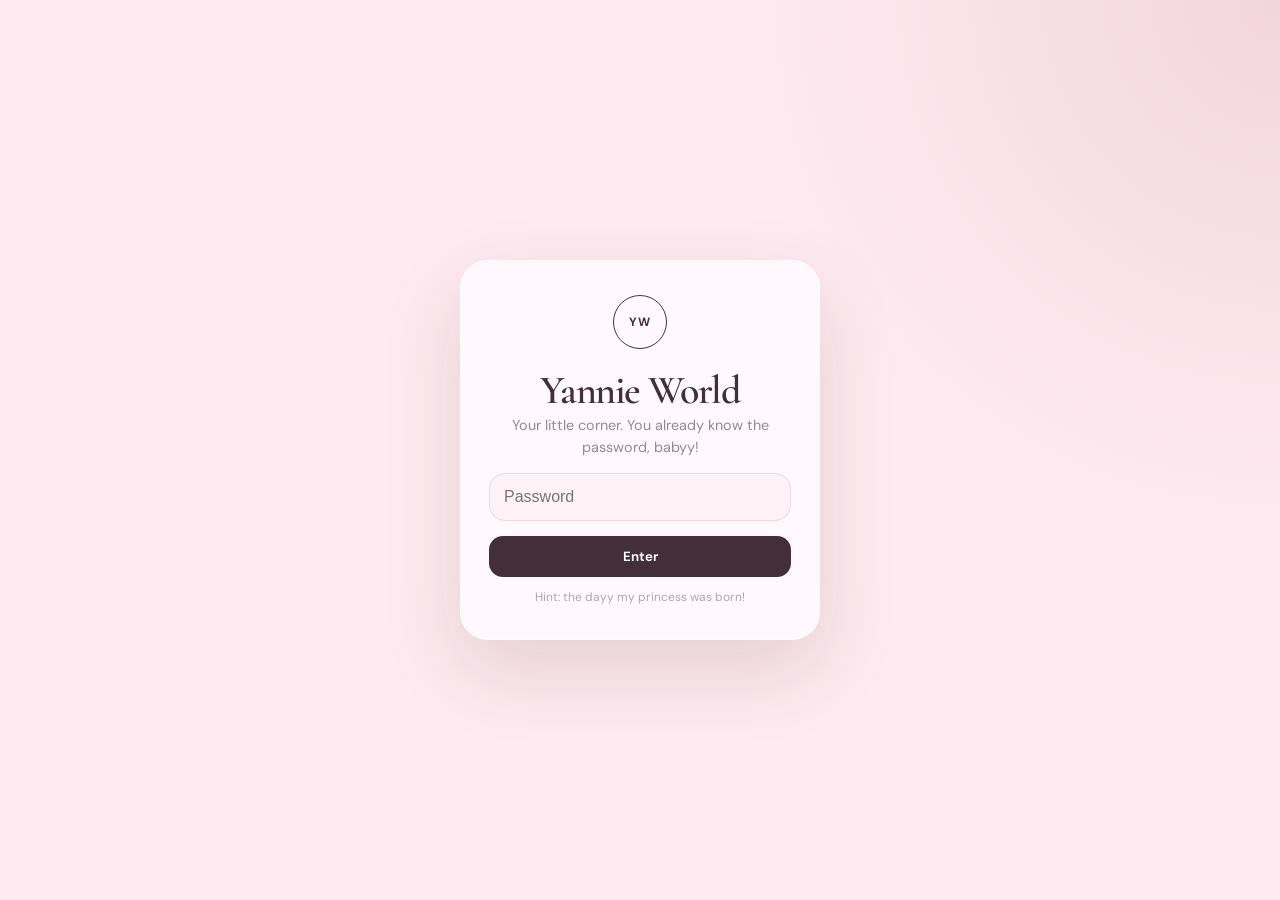
==== commit 12a1add7: "akhirnya" ====
--- a/index.html
+++ b/index.html
@@ -9,7 +9,7 @@
 <link rel="preconnect" href="https://fonts.googleapis.com">
 <link rel="preconnect" href="https://fonts.gstatic.com" crossorigin>
 <link href="https://fonts.googleapis.com/css2?family=DM+Sans:wght@400;500;600;700&family=Cormorant+Garamond:wght@500;600;700&display=swap" rel="stylesheet">
-<link rel="stylesheet" href="style.css">
+<link rel="stylesheet" href="style.css?v=personal-3">
 </head>
 <body>
 
@@ -20,10 +20,10 @@
     <div class="lock-card">
         <div class="lock-mark">YW</div>
         <h2>Yannie World</h2>
-        <p>Your little corner. You already know the password.</p>
+        <p>Your little corner. You already know the password, babyy!</p>
         <input type="password" id="passwordInput" placeholder="Password" autocomplete="off">
         <button onclick="checkPassword()">Enter</button>
-        <small class="tiny-hint">Hint: a date you definitely know.</small>
+        <small class="tiny-hint">Hint: the dayy my princess was born!</small>
     </div>
 </div>
 
@@ -46,6 +46,7 @@
     <button data-section="daily" onclick="showSection('daily')"><span>☀</span><small>Daily</small></button>
     <button data-section="mood" onclick="showSection('mood')"><span>◌</span><small>Mood</small></button>
     <button data-section="about" onclick="showSection('about')"><span>＋</span><small>Care</small></button>
+    <button data-section="smallthings" onclick="showSection('smallthings')"><span>⌁</span><small>Lore</small></button>
     <button data-section="memories" onclick="showSection('memories')"><span>▣</span><small>Memories</small></button>
     <button data-section="gallery" onclick="showSection('gallery')"><span>□</span><small>Photos</small></button>
     <button data-section="letter" onclick="showSection('letter')"><span>✎</span><small>Letter</small></button>
@@ -54,128 +55,155 @@
     <button data-section="vault" onclick="showSection('vault')"><span>⌁</span><small>Vault</small></button>
 </nav>
 
-<!-- HOME -->
-<section id="home" class="active">
-    <div class="home-hero">
-        <div class="hero-copy">
-            <p class="eyebrow">YANNIE WORLD · JUST OUR STUFF</p>
-            <h1>For Yannie.</h1>
-            <p class="hero-lede">Started with RM6 worth of chocolate moist cake. Somehow became a whole website.</p>
-            <div class="hero-actions">
-                <button class="primary-action" onclick="openOriginReceipt()">Open the RM6 receipt</button>
-                <button class="quiet-action" id="heroShuffleBtn" type="button">Shuffle a memory</button>
-            </div>
-        </div>
-        <button class="hero-photo" type="button" onclick="openPhoto('images/us11.jpg','One of the photos that belongs in the current chapter.')" aria-label="Open featured photo">
-            <img src="images/us11.jpg" alt="Featured memory">
-            <span>current chapter ↗</span>
-        </button>
-    </div>
-
-    <div class="chapter-strip" aria-label="Our timeline">
-        <button class="chapter-chip active" data-chapter="01"><span>01</span> Bazaar</button>
-        <button class="chapter-chip" data-chapter="02"><span>02</span> Kept talking</button>
-        <button class="chapter-chip" data-chapter="03"><span>03</span> Calls</button>
-        <button class="chapter-chip" data-chapter="04"><span>04</span> SPM × UTeM</button>
-        <button class="chapter-chip" data-chapter="05"><span>05</span> Now</button>
-    </div>
-    <p id="chapterNote" class="chapter-note">1 March 2026 — a normal dessert order that absolutely did not stay normal.</p>
-
-    <div class="home-stat-grid">
-        <article class="stat-card card">
-            <p class="eyebrow">SINCE THE FIRST “HOLA”</p>
-            <strong id="sinceStartDays">—</strong>
-            <span>days of increasingly unnecessary updates</span>
-        </article>
-        <article class="stat-card card call-stat-card">
-            <p class="eyebrow">CALL LORE</p>
-            <strong id="callStat">12 hr</strong>
-            <span id="callStatCaption">yes, this actually happened</span>
-            <button id="nextCallStat" class="mini-link" type="button">another one ↻</button>
-        </article>
-    </div>
-
-    <div class="life-split">
-        <article class="life-card card">
-            <div class="life-card-top"><span>Y</span><small>YANNIE</small></div>
-            <h3>SPM / trial season</h3>
-            <p>Classes, revision, random cravings, tired mornings, and somehow still finding time to call.</p>
-            <div class="tag-row"><span>math</span><span>sejarah</span><span>sleepy</span></div>
-        </article>
-        <article class="life-card card">
-            <div class="life-card-top"><span>A</span><small>ANIQ</small></div>
-            <h3>UTeM life</h3>
-            <p>Classes, roommates, campus food, trying not to be loud on calls, and sending updates anyway.</p>
-            <div class="tag-row"><span>campus</span><span>calls</span><span>nasi goyeng</span></div>
-        </article>
-    </div>
-
-    <article class="memory-shuffler card" id="memoryShuffler">
-        <div class="memory-shuffler-head">
-            <p class="eyebrow">MEMORY SHUFFLE</p>
-            <span id="memoryIndex">01 / 08</span>
-        </div>
-        <h3 id="homeMemoryTitle">The pudding incident</h3>
-        <p id="homeMemoryText">A birthday joke turned into free caramel pudding, and somehow that became part of the origin story.</p>
-        <button id="shuffleMemory" class="quiet-action" type="button">Shuffle memory</button>
-    </article>
-
-    <div class="daily-preview card">
-        <div>
-            <p class="eyebrow">TODAY'S DROP</p>
-            <h3>One small thing for today</h3>
-        </div>
-        <p id="homeDailyPreview">Loading today's surprise...</p>
-        <button onclick="showSection('daily')" class="mini-link">open daily →</button>
-    </div>
-
-    <div class="yannie-search card">
-        <p class="eyebrow">SEARCH THE LORE</p>
-        <h3>Yannie Search</h3>
-        <p class="muted">Try: <b>cake</b>, <b>lasagna</b>, <b>raya</b>, <b>spm</b>, or <b>queque</b>.</p>
-        <div class="search-row">
-            <input type="text" id="searchInput" placeholder="Search an inside joke...">
-            <button onclick="searchYannie()">Search</button>
-        </div>
-        <div id="searchResult"></div>
-    </div>
-
-    <div class="message-card">
-        <p class="eyebrow">RANDOM NOTE</p>
-        <p id="dailyMessage"></p>
-    </div>
-
-    <div class="love-machine">
-        <p class="eyebrow">NO CONTEXT BUTTON</p>
-        <h3>Generate a random note</h3>
-        <button id="loveButton">Roll one</button>
-        <div id="loveResult">Press it. That's the whole feature.</div>
-    </div>
-
-    <button id="openCookieShop" class="shop-launch-btn">
-        <span>YannieTok Shop</span>
-        <small>Dubai cookie simulator · because apparently this is part of the lore now</small>
-    </button>
-
-    <div class="section-heading compact-heading">
-        <div>
-            <p class="eyebrow">EXPLORE</p>
-            <h2>Yannie World</h2>
-        </div>
-        <p>Different ways to revisit the same story.</p>
-    </div>
-
-    <div class="app-grid makeover-app-grid">
-        <a class="app-icon app-link" href="yanniefy.html"><b>♫</b><span>YannieFy</span><small>our playlists</small></a>
-        <button class="app-icon" onclick="openYannieTube()"><img class="yannietube-icon" src="images/yannietube-icon.png" alt="YannieTube"><span>YannieTube</span><small>videos</small></button>
-        <a class="app-icon app-link" href="yanniegram.html"><b>◎</b><span>YannieGram</span><small>posts & reels</small></a>
-        <a class="app-icon app-link" id="memoryWorldLink" href="MemoryWorld_V2/index.html" onclick="unlockAchievement('pov_player')"><b>✦</b><span>Memory World</span><small>play the beginning</small></a>
-        <a class="app-icon app-link" href="yannie-scrapbook/index.html"><b>▤</b><span>Scrapbook</span><small>the story in pages</small></a>
-        <a class="app-icon app-link" href="yannie-museum/index.html"><b>⌂</b><span>Museum</span><small>walk through it</small></a>
-        <button class="app-icon birthday-app" type="button" onclick="showSection('birthday')"><b>02</b><span>Yannie Day</span><small>02.08 · play the weekend</small></button>
-    </div>
-</section>
-
+<!-- CLEAN HOME -->
+<section id="home" class="active clean-home-section">
+    <div class="landing-cover" id="landingCover">
+        <figure class="landing-portrait">
+            <img src="images/us11.jpg" alt="Hasrieyannie Iman Delaila">
+        </figure>
+        <div class="landing-copy">
+            <p class="landing-kicker">YANNIE WORLD</p>
+            <h1>Hasrieyannie<br>Iman Delaila</h1>
+            <p class="landing-welcome">Welcome to your very own website, my dearest cintaa hati!</p>
+        </div>
+    </div>
+
+
+
+    <!-- YANNIEVERSE FULL-SCREEN GATE — added without replacing the custom home content -->
+    <div class="yverse-gate" id="yverseGate">
+        <div class="yverse-gate-copy">
+            <p class="eyebrow">A BIGGER WORLD IS HIDING UNDER THIS ONE</p>
+            <h2>Ready to enter the Yannieverse?</h2>
+            <p>One tap takes over the whole screen. The apps become planets, the smaller sections become moons, and the normal website stays right here when you come back.</p>
+        </div>
+        <button id="openYannieverseBtn" class="yverse-gate-button" type="button">
+            <span>ENTER THE YANNIEVERSE</span>
+            <i>✦</i>
+        </button>
+    </div>
+
+    <div class="room-directory" id="roomDirectory">
+        <div class="room-directory-heading">
+            <div>
+                <p class="eyebrow">CHOOSE A ROOM</p>
+                <h2>Where do you wanna go, babyyy?</h2>
+            </div>
+            <p>Each part of the website gets its own little space. Pick a door!</p>
+        </div>
+
+        <div class="portal-room-grid">
+            <button class="portal-room portal-music" type="button" data-home-action="fy" aria-label="Enter YannieFy">
+                <span class="portal-scene" aria-hidden="true">
+                    <i class="vinyl-shelf"></i><i class="vinyl-player"></i><i class="vinyl-disc"></i><i class="vinyl-arm"></i><i class="music-lamp"></i>
+                </span>
+                <span class="portal-meta"><small>ROOM 01 · LISTEN</small><strong>YannieFy</strong><em>record lounge</em></span>
+            </button>
+
+            <button class="portal-room portal-video" type="button" data-home-action="tube" aria-label="Enter YannieTube">
+                <span class="portal-scene" aria-hidden="true">
+                    <i class="cinema-screen"><b>▶</b></i><i class="cinema-seat s1"></i><i class="cinema-seat s2"></i><i class="cinema-seat s3"></i><i class="cinema-light l1"></i><i class="cinema-light l2"></i>
+                </span>
+                <span class="portal-meta"><small>ROOM 02 · WATCH</small><strong>YannieTube</strong><em>mini cinema</em></span>
+            </button>
+
+            <button class="portal-room portal-gram" type="button" data-home-action="gram" aria-label="Enter YannieGram">
+                <span class="portal-scene" aria-hidden="true">
+                    <i class="studio-backdrop"></i><i class="studio-polaroid p1"></i><i class="studio-polaroid p2"></i><i class="studio-polaroid p3"></i><i class="studio-camera"></i>
+                </span>
+                <span class="portal-meta"><small>ROOM 03 · POSTS</small><strong>YannieGram</strong><em>photo studio</em></span>
+            </button>
+
+            <button class="portal-room portal-game" type="button" data-home-action="memoryworld" aria-label="Enter Memory World">
+                <span class="portal-scene" aria-hidden="true">
+                    <i class="arcade-machine"><b>MW</b><em></em></i><i class="arcade-floor"></i><i class="pixel-star x1"></i><i class="pixel-star x2"></i><i class="pixel-star x3"></i>
+                </span>
+                <span class="portal-meta"><small>ROOM 04 · PLAY</small><strong>Memory World</strong><em>story arcade</em></span>
+            </button>
+
+            <button class="portal-room portal-museum" type="button" data-home-action="museum" aria-label="Enter Yannie Museum">
+                <span class="portal-scene" aria-hidden="true">
+                    <i class="gallery-frame gf1"><img src="images/us2.jpg" alt=""></i><i class="gallery-frame gf2"><img src="images/us1.jpg" alt=""></i><i class="gallery-bench"></i><i class="gallery-light gl1"></i><i class="gallery-light gl2"></i>
+                </span>
+                <span class="portal-meta"><small>ROOM 05 · WALK</small><strong>Museum</strong><em>gallery hall</em></span>
+            </button>
+
+            <button class="portal-room portal-scrapbook" type="button" data-home-action="scrapbook" aria-label="Enter interactive scrapbook">
+                <span class="portal-scene" aria-hidden="true">
+                    <i class="craft-desk"></i><i class="scrapbook-book"><b>OUR<br>PAGES</b></i><i class="paper-bit pb1"></i><i class="paper-bit pb2"></i><i class="tape-bit"></i><i class="pen-bit"></i>
+                </span>
+                <span class="portal-meta"><small>ROOM 06 · FLIP</small><strong>Scrapbook</strong><em>craft desk</em></span>
+            </button>
+
+            <button class="portal-room portal-birthday" type="button" data-home-action="birthday" aria-label="Enter Yannie Day">
+                <span class="portal-scene" aria-hidden="true">
+                    <i class="party-balloon b1"></i><i class="party-balloon b2"></i><i class="party-balloon b3"></i><i class="party-cake"><b>02</b></i><i class="party-confetti"></i>
+                </span>
+                <span class="portal-meta"><small>ROOM 07 · 02.08</small><strong>Yannie Day</strong><em>birthday room</em></span>
+            </button>
+
+            <button class="portal-room portal-cookie" type="button" id="openCookieShop" aria-label="Open YannieTok cookie shop">
+                <span class="portal-scene" aria-hidden="true">
+                    <i class="cafe-counter"></i><i class="cookie-jar"><b>🍪</b></i><i class="cafe-menu">DCC</i><i class="cafe-stool st1"></i><i class="cafe-stool st2"></i>
+                </span>
+                <span class="portal-meta"><small>ROOM 08 · SNACK</small><strong>YannieTok</strong><em>cookie counter</em></span>
+            </button>
+        </div>
+
+        <div class="home-sidequests">
+            <div class="room-directory-heading sidequest-heading">
+                <div>
+                    <p class="eyebrow">EXPLORE THIS WEBSITE TO IT'S FULLEST, SAYANGG!</p>
+                    <h2>Hope you like this websitee :></h2>
+                </div>
+                <p>I love youu so much my babyy</p>
+            </div>
+
+            <div class="sidequest-grid">
+                <button class="sidequest-card sq-daily" type="button" data-home-action="daily">
+                    <span class="sq-art"><i class="sq-calendar">21</i><i class="sq-note">today</i></span>
+                    <span class="sq-copy"><small>PULL A CARD</small><strong>Today with Yannie</strong><em>one tiny plan + one real memory</em></span>
+                </button>
+                <button class="sidequest-card sq-mood" type="button" onclick="showSection('mood')">
+                    <span class="sq-art"><i>😴</i><i>📞</i><i>😐</i></span>
+                    <span class="sq-copy"><small>CHECK THE VIBE</small><strong>Yannie Mood</strong><em>rindu, penat, clingy, nonchalant mode</em></span>
+                </button>
+                <button class="sidequest-card sq-care" type="button" onclick="showSection('about')">
+                    <span class="sq-art"><i class="sq-phone">call me</i><i class="sq-heart">♡</i></span>
+                    <span class="sq-copy"><small>UNOFFICIAL MANUAL</small><strong>Things I’ve Learned</strong><em>what usually helps, based on us</em></span>
+                </button>
+                <button class="sidequest-card sq-smallthings" type="button" onclick="showSection('smallthings')">
+                    <span class="sq-art"><i class="sq-bubble b1">RM6</i><i class="sq-bubble b2">rindu</i><i class="sq-bubble b3">update me</i></span>
+                    <span class="sq-copy"><small>CHAT LORE</small><strong>Things That Became Normal</strong><em>tiny messages that somehow became recurring lore</em></span>
+                </button>
+                <button class="sidequest-card sq-memory" type="button" data-home-action="memories">
+                    <span class="sq-art"><i class="sq-ticket">01·03</i><i class="sq-receipt">RM6<br>2× cake</i></span>
+                    <span class="sq-copy"><small>REAL MOMENTS</small><strong>Memories</strong><em>the actual plot, without rewriting history</em></span>
+                </button>
+                <button class="sidequest-card sq-photo" type="button" data-home-action="gallery">
+                    <span class="sq-art"><i class="sq-film"></i><i class="sq-photo-mini"></i></span>
+                    <span class="sq-copy"><small>CAMERA ROLL</small><strong>Photos</strong><em>the ones worth opening properly</em></span>
+                </button>
+                <button class="sidequest-card sq-letter" type="button" data-home-action="letter">
+                    <span class="sq-art"><i class="sq-paper">Y.</i><i class="sq-pen">／</i></span>
+                    <span class="sq-copy"><small>READ SLOWLY</small><strong>Letter</strong><em>one note, no quote-wall nonsense</em></span>
+                </button>
+                <button class="sidequest-card sq-envelope" type="button" onclick="showSection('envelopes')">
+                    <span class="sq-art"><i class="sq-mail m1"></i><i class="sq-mail m2"></i><i class="sq-mail m3"></i></span>
+                    <span class="sq-copy"><small>OPEN WHEN...</small><strong>Six Envelopes</strong><em>rindu, tired, stressed, overthinking + more</em></span>
+                </button>
+                <button class="sidequest-card sq-badges" type="button" onclick="showSection('achievements')">
+                    <span class="sq-art"><i class="sq-badge bd1">RM6</i><i class="sq-badge bd2">📞</i><i class="sq-badge bd3">🍮</i></span>
+                    <span class="sq-copy"><small>ACCIDENTAL TROPHIES</small><strong>Badges</strong><em>little things you unlock by being nosy</em></span>
+                </button>
+                <button class="sidequest-card sq-vault" type="button" data-home-action="vault">
+                    <span class="sq-art"><i class="sq-safe"><b>02</b></i></span>
+                    <span class="sq-copy"><small>LOCKED FOR A REASON</small><strong>Vault</strong><em>something at the end of the exploring</em></span>
+                </button>
+            </div>
+        </div>
+    </div>
+</section>
 
 <!-- YANNIE DAY -->
 <section id="birthday" class="birthday-section birthday-v2">
@@ -191,8 +219,8 @@
     <div id="bdayStart" class="bday-scene bday-start-scene">
         <div class="bday-sparkles" aria-hidden="true"><i>✦</i><i>♡</i><i>✦</i><i>♡</i><i>✦</i></div>
         <p class="bday-kicker">02 · 08 · YANNIE DAY</p>
-        <h2>This one is special. Too special.</h2>
-        <p class="bday-short-copy">Explore this entire section, dedicated for your birthdayy, Hasrieyannieee!
+        <h2>This one is meant to be played.</h2>
+        <p class="bday-short-copy">No wall of birthday text. Unwrap it and go through the weekend in the order it actually happened.</p>
 
         <div class="bday-present" id="bdayPresent" aria-hidden="true">
             <div class="bday-present-lid"><span></span></div>
@@ -205,7 +233,7 @@
             <input id="bdayUnwrapSlider" type="range" min="0" max="100" value="0" aria-label="Slide to unwrap birthday present">
         </label>
         <div id="bdayStartReveal" class="bday-start-reveal" aria-live="polite">
-            <strong>LET'S START YOUR BIRTHDAY JOURNEYY, SAYANGG!.</strong>
+            <strong>LET'S START YOUR BIRTHDAY JOURNEY, YANNIEE!</strong>
             <span>scroll ↓</span>
         </div>
     </div>
@@ -218,16 +246,16 @@
         </div>
         <div class="bday-pinboard">
             <button class="bday-pin-note" type="button" data-note="29may">
-                <i>29 MAY</i><b>save first</b><span>tap to flip</span>
-                <em>“save money for ur birthday gift pulakk”</em>
+                <i>29 MAY</i><b>first planning</b><span>tap to flip</span>
+                <em>“nak beli apa ehh untuk bday yanniee?”</em>
             </button>
             <button class="bday-pin-note" type="button" data-note="18jul">
-                <i>18 JUL</i><b>JB excuse</b><span>tap to flip</span>
-                <em>“celebrate birthday korang”<br>“…including yannie btw”</em>
+                <i>18 JUL</i><b>nak balik JB bersebabb</b><span>tap to flip</span>
+                <em>“nak celebrate bday korang laa...”<br>“…including yannie btw”</em>
             </button>
             <button class="bday-pin-note" type="button" data-note="20jul">
-                <i>20 JUL</i><b>do not shake</b><span>tap to flip</span>
-                <em>birthday things bought.<br>do not open. do not goncang.</em>
+                <i>20 JUL</i><b>JANGANN PEGANGG GONCANGG SENTUHH!</b><span>tap to flip</span>
+                <em>barang bdayy da sampaii.<br>kata nak surrprisee!</em>
             </button>
         </div>
     </div>
@@ -235,20 +263,20 @@
     <div id="bdayAug1" class="bday-scene bday-aug1-scene">
         <div class="bday-scene-title light">
             <p>01 AUGUST · AFTERNOON</p>
-            <h3>Get to Tasek Sentral with Yannie!</h3>
-            <span>Drag the little car. Yes, the wedding-hall detour is included.</span>
+            <h3>jumpa Yannie SEKARANG and go to Tasek Sentral</h3>
+            <span>Drag the little car. Baik cepatt, Yannie dah panas da tuuu!</span>
         </div>
 
         <div class="bday-route" id="bdayRoute">
             <div class="bday-route-line"><i></i></div>
-            <span class="bday-route-stop stop-a">wedding hall<br><small>SEND HELP.</small></span>
-            <span class="bday-route-stop stop-b">live location<br><small>finally</small></span>
-            <span class="bday-route-stop stop-c">ONTHEWAYYY<br><small>3:30-ish</small></span>
+            <span class="bday-route-stop stop-a">wedding hall<br><small>LAMANYA</small></span>
+            <span class="bday-route-stop stop-b">live location<br><small>finally, CEPAT SIKITTT</small></span>
+            <span class="bday-route-stop stop-c">BARRU SAMPAI STADIUM JAPPP<br><small>3:30-ish</small></span>
             <div class="bday-route-car" id="bdayRouteCar">🚗</div>
             <input id="bdayPickupSlider" type="range" min="0" max="100" value="0" aria-label="Drag car to the stadium">
         </div>
         <div class="bday-route-status" id="bdayPickupStatus">
-            <b>mission status:</b> trapped in family errands
+            <b>mission status:</b> pls send help.
         </div>
 
         <div id="bdayOfflineReveal" class="bday-offline-reveal">
@@ -261,7 +289,7 @@
             <div class="bday-chat-gap">
                 <strong>then the chat goes quiet.</strong>
                 <span>3:37 PM → 7:56 PM</span>
-                <small>kitaa terlalu busyy spend timee samasamaaa kat Tasekk!</small>
+                <small>kita terlalu busyy celebrating you in real life babyyy!</small>
             </div>
             <div class="bday-photo-table" aria-label="Draggable photo strip">
                 <figure class="bday-draggable-photo"><img src="images/us10.jpg" alt="Memory photo"><figcaption>01 AUG</figcaption></figure>
@@ -275,7 +303,7 @@
     <div class="bday-scene bday-night-before-scene">
         <div class="bday-scene-title">
             <p>01 AUGUST · NIGHT</p>
-            <h3>The camera roll !</h3>
+            <h3>Jomm amik gambaaa sayangg!</h3>
             <span>Tap the film button to develop each strip.</span>
         </div>
         <div class="bday-film-machine" id="bdayFilmMachine">
@@ -292,8 +320,8 @@
         </div>
         <div class="bday-family-strip" id="bdayFamilyStrip">
             <span>9:32 PM</span>
-            <p>Mama arranged the gifts and made a video for the family group.</p>
-            <i>family group has entered the chat ↗</i>
+            <p>Mama letak gambar awak yang SAYA AMIK dalam groupp</p>
+            <i>SERAM EHH TIME NI ↗</i>
         </div>
     </div>
 
@@ -321,7 +349,7 @@
     <div id="bdayAug2" class="bday-scene bday-morning-scene">
         <div class="bday-scene-title light">
             <p>02 AUGUST · MORNING</p>
-            <h3>The phone rings endlessly.</h3>
+            <h3>The phone keeps ringinggg, wishing you a happy birthday!</h3>
             <span>Slide to answer.</span>
         </div>
         <div class="bday-phone-wrap">
@@ -331,7 +359,7 @@
                 <div class="bday-call-avatar">Y</div>
                 <small>YANNIE DAY</small>
                 <h4 id="bdayPhoneHeadline">GOOD MORNINGGGG<br>BIRTHDAYYY GIRLLL</h4>
-                <p id="bdayPhoneSub">incoming birthday call...</p>
+                <p id="bdayPhoneSub">incoming birthday chaos..</p>
                 <div class="bday-answer-track">
                     <i id="bdayAnswerThumb">☎</i>
                     <span>slide to answer</span>
@@ -345,9 +373,9 @@
 
         <div class="bday-dudin-call" id="bdayDudinCall" role="button" tabindex="0" aria-label="Open Dudin birthday call moment">
             <div class="bday-wave"><i></i><i></i><i></i><i></i><i></i><i></i></div>
-            <div><small>10:48 AM</small><b>Dudin called.</b><span>tap the waveform</span></div>
+            <div><small>10:48 AM</small><b>Dudin call.</b><span>tap the waveform</span></div>
             <div class="bday-dudin-reveal">
-                <p>birthday song</p><p>then his mum joined</p><p>then she wished too</p><p>and another gift showed up later</p>
+                <p>dia nyanyii birthday song</p><p>then mak diaa joinn</p><p>then she wished too</p><p>and mak diaa nak bagi hadiah too!</p>
             </div>
         </div>
     </div>
@@ -356,24 +384,24 @@
         <div class="bday-scene-title">
             <p>02 AUGUST · DAY → NIGHT</p>
             <h3>Open the room.</h3>
-            <span>Tap all the presents!</span>
+            <span>Tap the presentss!</span>
         </div>
         <div class="bday-gift-room">
             <button class="bday-object giftbox-big" type="button" data-bday-object="package">
                 <span class="box-lid"></span><span class="box-body">🎀</span>
-                <em><b>surprise package</b><small>the one yangg Aniq suruhh jangan pegangg</small></em>
+                <em><b>surprise package</b><small>adaa kasut, cheese, andd bungaaa!</small></em>
             </button>
             <button class="bday-object ringbox" type="button" data-bday-object="ring">
                 <span class="ring-lid"></span><span class="ring-base">💍</span>
-                <em><b>the ring! </b><small>sungguh mengappreciate sampai flexing</small></em>
+                <em><b>the promise ring!</b><small>terlalu cantik sapai flex kat semua orangg</small></em>
             </button>
             <button class="bday-object giftbag" type="button" data-bday-object="dudinGift">
                 <span>🎁</span>
-                <em><b>Mak dudin</b><small>pun bagi hadiahh · 5:50 PM</small></em>
+                <em><b>mak dudinn</b><small>tak ingat hadiah apaa · 5:50 PM</small></em>
             </button>
             <button class="bday-object cakebox" type="button" data-bday-object="cake">
                 <span>🍰</span>
-                <em><b>cake acquired</b><small>candles 67: unfortunately not acquired</small></em>
+                <em><b>cake acquired</b><small>candles number 6&7: unfortunately tajupaa</small></em>
             </button>
         </div>
         <div class="bday-class-wish">
@@ -412,7 +440,7 @@
             <div class="bday-blow-ring"><i></i></div>
             <b>press + hold</b><span>to blow them out</span>
         </div>
-        <div id="bdayCakeDone" class="bday-cake-done">wish sent ✦ DIY problem solved.</div>
+        <div id="bdayCakeDone" class="bday-cake-done">wish sent ✦ problem solved.</div>
     </div>
 
     <div id="bdayAug3" class="bday-scene bday-school-scene">
@@ -435,7 +463,7 @@
         </div>
         <div id="bdaySchoolWin" class="bday-school-win">
             <b>recess unlocked ✦</b>
-            <span>your fwends nyanyii happy birthdayy just forr youu babyyy!.</span>
+            <span>they sing for youu a happy birthdayy song!.</span>
         </div>
 
         <div class="bday-nonchalant-game">
@@ -472,160 +500,169 @@
 
 
 <!-- DAILY LOVE -->
-<section id="daily">
-    <div class="section-heading"><div><p class="eyebrow">DAILY</p><h2>Today’s drop</h2></div><p>Small, random, no pressure.</p></div>
-    <div class="card daily-card">
-        <h3>Today's Mission</h3>
-        <p id="dailyMission">Loading...</p>
-        <button id="completeMissionBtn" onclick="completeDailyMission()">Complete Today's Mission</button>
-        <p id="missionStatus" class="muted"></p>
-    </div>
-
-    <div class="card">
-        <h3>Today's Memory</h3>
-        <p id="dailyMemory">Loading...</p>
-    </div>
-
-    <div class="card streak-card">
-        <h3>Visit Streak</h3>
-        <div id="streakNumber">0</div>
-        <p class="muted">Come back anytime. This little world will remember you.</p>
-    </div>
+<section id="daily" class="personal-section daily-v3">
+    <div class="section-heading"><div><p class="eyebrow">TODAY WITH YANNIE</p><h2>Pull today’s card.</h2></div><p>One tiny thing to do. One real thing to remember.</p></div>
+
+    <button class="daily-deck" id="dailyDeckButton" type="button" onclick="pullDailyCard()" aria-label="Pull today's card">
+        <span class="daily-deck-stack" aria-hidden="true"></span>
+        <span class="daily-card-face daily-card-front">
+            <small>21 · YANNIE WORLD</small>
+            <strong>tap to pull</strong>
+            <em>today’s tiny plan</em>
+        </span>
+        <span class="daily-card-face daily-card-back">
+            <small>TODAY’S MOVE</small>
+            <strong id="dailyMission">Loading...</strong>
+            <span class="daily-memory-line">remember this → <b id="dailyMemory">Loading...</b></span>
+        </span>
+    </button>
+
+    <div class="daily-actions-v3">
+        <button id="completeMissionBtn" class="stamp-button" type="button" onclick="completeDailyMission()">Stamp it done</button>
+        <button class="ghost-big-button" type="button" onclick="pullDailyCard(true)">Flip it again</button>
+    </div>
+    <p id="missionStatus" class="daily-status-v3"></p>
+    <div class="daily-footnote"><span>visit streak</span><strong id="streakNumber">0</strong><small>not a competition. just a tiny record.</small></div>
 </section>
 
 <!-- MOOD CHECK-IN -->
-<section id="mood">
-    <div class="section-heading"><div><p class="eyebrow">CHECK-IN</p><h2>How are you today?</h2></div><p>No dramatic diagnosis. Just pick a mood.</p></div>
-    <div class="card">
-        <p>Pick whatever is closest. The answer changes depending on the mood.</p>
-        <div class="mood-grid">
-            <button onclick="chooseMood('happy')">🥰 Happy</button>
-            <button onclick="chooseMood('miss')">🥺 Miss You</button>
-            <button onclick="chooseMood('sad')">😔 Sad</button>
-            <button onclick="chooseMood('mad')">😡 Mad</button>
-            <button onclick="chooseMood('tired')">😴 Tired</button>
-            <button onclick="chooseMood('stress')">🤯 Stressed</button>
-        </div>
-        <div id="moodResult" class="mood-result">Pick one. I’ll keep it useful.</div>
+<section id="mood" class="personal-section mood-v3">
+    <div class="section-heading"><div><p class="eyebrow">YANNIE MOOD</p><h2>What kind of day is it?</h2></div><p>Pick the one that sounds closest to something you’d actually say.</p></div>
+    <div class="mood-vibe-grid">
+        <button class="mood-vibe mv-good" type="button" onclick="chooseMood('happy', this)"><span>✨</span><strong>good good</strong><small>actually okay today</small></button>
+        <button class="mood-vibe mv-rindu" type="button" onclick="chooseMood('miss', this)"><span>📞</span><strong>rindu</strong><small>need aniq / need a call</small></button>
+        <button class="mood-vibe mv-tired" type="button" onclick="chooseMood('tired', this)"><span>😴</span><strong>penat gila</strong><small>energy genuinely gone</small></button>
+        <button class="mood-vibe mv-study" type="button" onclick="chooseMood('stress', this)"><span>📚</span><strong>study mode</strong><small>too many things at once</small></button>
+        <button class="mood-vibe mv-quiet" type="button" onclick="chooseMood('quiet', this)"><span>😐</span><strong>nonchalant mode</strong><small>feeling it, not showing it</small></button>
+        <button class="mood-vibe mv-overthink" type="button" onclick="chooseMood('overthink', this)"><span>🌀</span><strong>overthinking</strong><small>brain writing its own story</small></button>
+    </div>
+    <div id="moodResult" class="mood-console-v3" aria-live="polite">
+        <span class="mood-console-icon">◌</span>
+        <div><small>NO MOOD SELECTED</small><h3>Tap whichever one is closest.</h3><p>This part is based on patterns that actually show up in our chats.</p></div>
     </div>
 </section>
 
 <!-- CARE GUIDE -->
-<section id="about">
-    <div class="section-heading"><div><p class="eyebrow">CARE GUIDE</p><h2>Useful notes</h2></div><p>The stuff worth remembering when one of us is tired, stressed, or annoying.</p></div>
-    <div class="card">
-        <h3>Things I actually remember</h3>
-        <ul class="about-list">
-            <li>Birthday: 2nd August 2009.</li>
-            <li>Born on Sunday, at 8:41 AM.</li>
-            <li>Favourite colours: soft pink and brown.</li>
-            <li>Surprisingly spicy eater.</li>
-            <li>Loves cute and soft-style outfits.</li>
-            <li>Loves daisies, lilies, and roses.</li>
-        </ul>
-    </div>
-
-    <div class="care-grid">
-        <button onclick="showCare('period')">🌙 Period Mode</button>
-        <button onclick="showCare('silent')">🤍 When You Go Quiet</button>
-        <button onclick="showCare('sad')">🥺 When You Feel Sad</button>
-        <button onclick="showCare('stress')">📚 When You’re Stressed</button>
-        <button onclick="showCare('jealous')">🫣 When You’re Jealous</button>
-        <button onclick="showCare('miss')">💌 When You Miss Me</button>
-    </div>
-
-    <div id="careResult" class="card care-result">Pick a situation.</div>
+<section id="about" class="personal-section care-v3">
+    <div class="section-heading"><div><p class="eyebrow">UNOFFICIAL YANNIE MANUAL</p><h2>Things I’ve learned.</h2></div><p>Not rules. Just patterns I should probably remember.</p></div>
+    <div class="care-case-grid">
+        <button class="care-case" type="button" onclick="showCare('bored', this)"><span class="care-trigger">“call me / im bored”</span><strong>When the day is boring</strong><em class="care-case-answer"></em></button>
+        <button class="care-case" type="button" onclick="showCare('noline', this)"><span class="care-trigger">“nak chat dan call tk lepas”</span><strong>When there’s no line</strong><em class="care-case-answer"></em></button>
+        <button class="care-case" type="button" onclick="showCare('tired', this)"><span class="care-trigger">“saya penat sgt lately”</span><strong>When the battery is 0%</strong><em class="care-case-answer"></em></button>
+        <button class="care-case" type="button" onclick="showCare('quiet', this)"><span class="care-trigger">“saya tk pandai react weh”</span><strong>When the reaction looks 😐</strong><em class="care-case-answer"></em></button>
+        <button class="care-case" type="button" onclick="showCare('update', this)"><span class="care-trigger">“update mee okay”</span><strong>When we’re doing separate things</strong><em class="care-case-answer"></em></button>
+        <button class="care-case" type="button" onclick="showCare('school', this)"><span class="care-trigger">trial · math · SPM</span><strong>When school is too loud</strong><em class="care-case-answer"></em></button>
+    </div>
+    <p class="care-note-v3">Tap a situation. It opens in place — no random popup lecture.</p>
+</section>
+
+<!-- SMALL THINGS -->
+<section id="smallthings" class="personal-section smallthings-v3">
+    <div class="section-heading"><div><p class="eyebrow">CHAT LORE</p><h2>Things that became normal.</h2></div><p>None of these sounded important when they first happened. That’s the point.</p></div>
+    <div class="smallthings-stage">
+        <div class="smallthings-phone">
+            <div class="smallthings-phone-top"><i></i><span>yanniess</span><b>•••</b></div>
+            <div id="smallThingDisplay" class="smallthings-screen">
+                <small>tap a message →</small>
+                <h3>Choose one from the chat pile.</h3>
+                <p>I’ll tell you why it ended up becoming lore.</p>
+            </div>
+        </div>
+        <div class="smallthings-chatpile">
+            <button type="button" onclick="showSmallThing('rm6', this)"><span>01 MAR</span>hola yannie ke ni?</button>
+            <button type="button" onclick="showSmallThing('pudding', this)"><span>03 MAR</span>datang semata beli puding karamel</button>
+            <button type="button" onclick="showSmallThing('call', this)"><span>08 APR</span>call me / im bored</button>
+            <button type="button" onclick="showSmallThing('update', this)"><span>20 JUL</span>update mee okay</button>
+            <button type="button" onclick="showSmallThing('nonchalant', this)"><span>03 AUG</span>saya sumpa tk pandai react weh</button>
+            <button type="button" onclick="showSmallThing('ai', this)"><span>20 JUL</span>YANNIE LOVE AI</button>
+        </div>
+    </div>
 </section>
 
 <!-- MEMORIES -->
-<section id="memories">
-    <div class="section-heading"><div><p class="eyebrow">MEMORIES</p><h2>Three moments that changed the plot</h2></div><p>Not every memory needs a dramatic title.</p></div>
-
-    <div class="memory" onclick="unlockAchievement('memory_reader')">
-        <h3>The dessert-order era</h3>
-        <p>I still remember clearly the first day that I fell in love with you. I was ordering desserts from you when I noticed, the longer we texted each other, the more I knew that we had a lot in common. Your updates and your kindness made me fall deeply for you.</p>
-    </div>
-
-    <div class="memory" onclick="unlockAchievement('memory_reader')">
-        <h3>First date</h3>
-        <p>I still remember our first real date, at the stadium. Back then, I had no knowledge about fashion haha. We ate a burger and I could not help but notice you ate a burger with a spoon! I will not judge you for that.</p>
-    </div>
-
-    <div class="memory" onclick="unlockAchievement('memory_reader')">
-        <h3>The wake-up call that got out of hand</h3>
-        <p>My favourite memory would surely be when we had our first call, where you asked me to wake you up but instead we talked for so long. Oh how I love you for that.</p>
+<section id="memories" class="personal-section memories-v3">
+    <div class="section-heading"><div><p class="eyebrow">REAL MOMENTS</p><h2>The plot, as it actually happened.</h2></div><p>Short version. The scrapbook can handle the dramatic director’s cut.</p></div>
+    <div class="memory-story-list">
+        <details class="memory-story" ontoggle="if(this.open) unlockAchievement('memory_reader')">
+            <summary><span>01 · 01 MAR</span><strong>Me ordering from you was the opening scene.</strong><em>two chocolate moist cakes →</em></summary>
+            <div><p><b>“hola yannie ke ni”</b> was followed by <b>“yep nak order kan”</b>. A few messages later: two cake moist, total RM6, Dee’s Dessert.</p><small>Extremely normal beginning for a website this unnecessarily large.</small></div>
+        </details>
+        <details class="memory-story" ontoggle="if(this.open) unlockAchievement('memory_reader')">
+            <summary><span>02 · 02–03 MAR</span><strong>The pudding became lore immediately.</strong><em>first free birthday customer →</em></summary>
+            <div><p>You gave the first free birthday pudding to a customer. The next day I came back to the bazaar basically just for caramel pudding and you called it effort.</p><small>This is why there is now pudding hidden everywhere on the site.</small></div>
+        </details>
+        <details class="memory-story" ontoggle="if(this.open) unlockAchievement('memory_reader')">
+            <summary><span>03 · 12–14 MAR</span><strong>The RM70 lasagna side quest.</strong><em>tutorial → ingredients → blind cooking</em></summary>
+            <div><p>You watched a lasagna tutorial, bought roughly RM70 of ingredients, worried about whether it would work, then the food actually got approved.</p><small>One of many times food somehow became a whole subplot.</small></div>
+        </details>
+        <details class="memory-story" ontoggle="if(this.open) unlockAchievement('memory_reader')">
+            <summary><span>04 · 04 APR</span><strong>The open-house day was awkward in a very real way.</strong><em>directions, calls, photos, then talking it out</em></summary>
+            <div><p>There were directions, wrong turns, nervousness and the photo-without-permission thing. What I like about this memory is that we actually talked about what felt uncomfortable afterwards.</p><small>Not every good memory has to pretend every second was perfect.</small></div>
+        </details>
+        <details class="memory-story" ontoggle="if(this.open) unlockAchievement('memory_reader')">
+            <summary><span>05 · 08 APR+</span><strong>Calls quietly became the default.</strong><em>“call me / im bored” → 9 hours</em></summary>
+            <div><p>A four-minute voice call turned into a nine-hour video call that day. Months later, even you pointed out that normal texting did not really feel enough anymore because calls had become normal.</p><small>Absolutely reasonable phone usage.</small></div>
+        </details>
+        <details class="memory-story" ontoggle="if(this.open) unlockAchievement('memory_reader')">
+            <summary><span>06 · JUL–AUG</span><strong>SPM on one side, UTeM on the other.</strong><em>update me okay →</em></summary>
+            <div><p>Trials made you tired while university gave me a completely new routine. The relationship became updates, weird schedules, sleep calls, school stories and figuring out when both of us were free.</p><small>Less cinematic. Probably more important.</small></div>
+        </details>
     </div>
 </section>
 
 <!-- GALLERY -->
-<section id="gallery">
-    <div class="section-heading"><div><p class="eyebrow">PHOTOS</p><h2>Camera roll, but curated</h2></div><p>Tap any frame to open it properly.</p></div>
+<section id="gallery" class="personal-section gallery-v3">
+    <div class="section-heading"><div><p class="eyebrow">CAMERA ROLL</p><h2>The four on display.</h2></div><p>Tap a print. It opens like a photo, not a menu option.</p></div>
     <div class="gallery">
-        <div class="polaroid" onclick="openPhoto('images/us5.jpg','One of my favourite memories ❤️')">
-            <img src="images/us5.jpg" alt="Memory photo 1">
-            <p>Yannie ❤️</p>
-        </div>
-        <div class="polaroid" onclick="openPhoto('images/us2.jpg','You looked so cute here 🌸')">
-            <img src="images/us2.jpg" alt="Memory photo 2">
-            <p>Cutie Yannie 🌸</p>
-        </div>
-        <div class="polaroid" onclick="openPhoto('images/us3.jpg','One of the happiest days ever 💗')">
-            <img src="images/us3.jpg" alt="Memory photo 3">
-            <p>My Favourite Person 💗</p>
-        </div>
-        <div class="polaroid" onclick="openPhoto('images/us4.jpg','I wish we could relive this day ❤️')">
-            <img src="images/us4.jpg" alt="Memory photo 4">
-            <p>Forever Us ❤️</p>
-        </div>
+        <div class="polaroid" onclick="openPhoto('images/us5.jpg','One of the photos that earned a permanent spot here.')"><img src="images/us5.jpg" alt="Memory photo 1"><p>01 · us</p></div>
+        <div class="polaroid" onclick="openPhoto('images/us2.jpg','This one still belongs in the main camera roll.')"><img src="images/us2.jpg" alt="Memory photo 2"><p>02 · yannie</p></div>
+        <div class="polaroid" onclick="openPhoto('images/us3.jpg','Kept because normal photos become important later.')"><img src="images/us3.jpg" alt="Memory photo 3"><p>03 · kept</p></div>
+        <div class="polaroid" onclick="openPhoto('images/us4.jpg','No huge caption needed. I just like this one.')"><img src="images/us4.jpg" alt="Memory photo 4"><p>04 · favourite</p></div>
     </div>
 </section>
 
 <!-- LETTER -->
-<section id="letter">
-    <div class="section-heading"><div><p class="eyebrow">LETTER</p><h2>One actual letter</h2></div><p>No generated quote wall. Just this.</p></div>
-    <div class="card letter-card-main">
-        <p>Yannie,</p>
-        <p>This started as a random project and somehow kept getting bigger because there kept being more things worth saving — jokes, calls, photos, stupid little stories, and the normal days too.</p>
-        <p>I don’t want this site to pretend everything is perfect. I just want it to hold onto the things that mattered to us while they were happening.</p>
-        <p>— Aniq</p>
-        <button onclick="finishMainLetter()">Done reading</button>
+<section id="letter" class="personal-section letter-v3">
+    <div class="section-heading"><div><p class="eyebrow">ONE LETTER</p><h2>Not everything needs a feature.</h2></div><p>This one just needs paper.</p></div>
+    <div class="letter-desk-v3">
+        <div class="letter-paper-v3">
+            <p>My dearest Hasrieyanniee,</p>
+            <p>The reason I made this website is not to brag that I can code, but I wanted to create a place, a space where you are the star, where it's all about youu, babyy!</p>
+            <p>Every single detail, every single moment, and every single memory matters to me, no matter if it's important to us or not, and what better way to express it than making a whole website about youu, sayangg? I know I can sometimes be a little too much, but let this be one of many ways of me saying 'I Love You' to youu!</p>
+            <p>This website isn't perfect and it will never be, but it's all about youu and that's all I really need. I love you from the deepest part of my heart, my dearest cintaa hatii!</p>
+            <p>— Anique</p>
+            <button class="letter-sign-button" type="button" onclick="finishMainLetter()">fold the letter ✓</button>
+        </div>
+        <div class="letter-desk-items" aria-hidden="true"><i class="desk-photo"></i><i class="desk-clip"></i><i class="desk-pencil"></i></div>
     </div>
 </section>
 
 <!-- ENVELOPES -->
-<section id="envelopes">
-    <div class="section-heading"><div><p class="eyebrow">OPEN WHEN</p><h2>Emergency envelopes</h2></div><p>For specific moods, not random spam.</p></div>
-    <div class="letters-grid">
-        <div class="envelope" onclick="openLetter(0)">✉️<span>Miss Me</span></div>
-        <div class="envelope" onclick="openLetter(1)">✉️<span>Sad</span></div>
-        <div class="envelope" onclick="openLetter(2)">✉️<span>Stressed</span></div>
-        <div class="envelope" onclick="openLetter(3)">✉️<span>Overthinking</span></div>
-        <div class="envelope" onclick="openLetter(4)">✉️<span>Birthday</span></div>
-        <div class="envelope" onclick="openLetter(5)">✉️<span>After SPM</span></div>
-    </div>
-
-    <div id="letterModal" class="modal">
-        <div class="letter-paper">
-            <span class="close" onclick="closeLetter()">✕</span>
-            <div id="letterText"></div>
-        </div>
-    </div>
+<section id="envelopes" class="personal-section envelopes-v3">
+    <div class="section-heading"><div><p class="eyebrow">OPEN WHEN</p><h2>Pick the envelope that actually fits.</h2></div><p>No need to open all six in one sitting. They are better when the label is true.</p></div>
+    <div class="letters-grid letters-grid-v3">
+        <button class="envelope envelope-v3 e-rindu" type="button" onclick="openLetter(0)"><small>OPEN WHEN</small><span>you rinduu!</span><i>01</i></button>
+        <button class="envelope envelope-v3 e-tired" type="button" onclick="openLetter(1)"><small>OPEN WHEN</small><span>you’re properly tired</span><i>02</i></button>
+        <button class="envelope envelope-v3 e-stress" type="button" onclick="openLetter(2)"><small>OPEN WHEN</small><span>trial brain wins</span><i>03</i></button>
+        <button class="envelope envelope-v3 e-think" type="button" onclick="openLetter(3)"><small>OPEN WHEN</small><span>you overthink us</span><i>04</i></button>
+        <button class="envelope envelope-v3 e-bday" type="button" onclick="openLetter(4)"><small>OPEN WHEN</small><span>it’s 02.08 again</span><i>05</i></button>
+        <button class="envelope envelope-v3 e-spm" type="button" onclick="openLetter(5)"><small>OPEN WHEN</small><span>SPM is finally over</span><i>06</i></button>
+    </div>
+    <div id="letterModal" class="modal"><div class="letter-paper"><span class="close" onclick="closeLetter()">✕</span><div id="letterText"></div></div></div>
 </section>
 
 <!-- ACHIEVEMENTS -->
-<section id="achievements">
-    <div class="section-heading"><div><p class="eyebrow">BADGES</p><h2>Things you accidentally unlocked</h2></div><p>Mostly by being nosy around the site.</p></div>
-    <div class="card">
-        <p>Unlock cute badges by exploring Yannie World.</p>
-        <div id="achievementList" class="achievement-list"></div>
-    </div>
+<section id="achievements" class="personal-section achievements-v3">
+    <div class="section-heading"><div><p class="eyebrow">BADGES</p><h2>Things you accidentally unlocked.</h2></div><p>We’ll turn these into the proper Progression system later.</p></div>
+    <div class="badge-board-v3"><div id="achievementList" class="achievement-list"></div></div>
 </section>
 
 <!-- SECRET VAULT -->
-<section id="vault">
-    <div class="section-heading"><div><p class="eyebrow">VAULT</p><h2>Still locked?</h2></div><p>Explore first. Then come back.</p></div>
-    <div id="vaultContent" class="card vault-card">
-        Loading vault...
+<section id="vault" class="personal-section vault-v3">
+    <div class="section-heading"><div><p class="eyebrow">VAULT</p><h2>The one thing that still wants effort.</h2></div><p>Explore first. The proper progression system will make this even better later.</p></div>
+    <div class="vault-stage-v3">
+        <div class="vault-door-v3" aria-hidden="true"><div class="vault-wheel-v3"><span>Y</span></div><i class="vault-hinge h1"></i><i class="vault-hinge h2"></i></div>
+        <div id="vaultContent" class="card vault-card">Loading vault...</div>
     </div>
 </section>
 
@@ -652,7 +689,7 @@
         <div class="receipt-row"><span>Chocolate moist cake</span><b>x2</b></div>
         <div class="receipt-row"><span>Total</span><b>RM6.00</b></div>
         <div class="receipt-line"></div>
-        <p class="receipt-note">Nobody involved knew this would become lore.</p>
+        <p class="receipt-note">Nobody knew this would be the start of something special...</p>
         <button class="receipt-stamp" id="receiptStamp" type="button">tap to stamp</button>
     </div>
 </div>
@@ -924,8 +961,88 @@
     <p>Call ended · replay complete.</p>
 </div>
 
+
+
+<!-- FULL-SCREEN YANNIEVERSE — added layer; existing website content is untouched -->
+<div id="yverseOverlay" class="yverse-overlay" aria-hidden="true">
+    <canvas id="yverseStarCanvas" aria-hidden="true"></canvas>
+    <div class="yverse-space-haze" aria-hidden="true"></div>
+    <div class="yverse-space-grid" aria-hidden="true"></div>
+
+    <div class="yverse-topbar">
+        <div class="yverse-brand">
+            <span class="yverse-brand-dot"></span>
+            <div><small>YW · DEEP SPACE</small><strong>YANNIEVERSE</strong></div>
+        </div>
+        <button id="closeYannieverseBtn" class="yverse-close" type="button" aria-label="Exit Yannieverse">EXIT ×</button>
+    </div>
+
+    <div id="yverseMap" class="yverse-map" aria-label="Interactive Yannieverse map">
+        <div class="yverse-orbit orbit-a" aria-hidden="true"></div>
+        <div class="yverse-orbit orbit-b" aria-hidden="true"></div>
+        <div class="yverse-orbit orbit-c" aria-hidden="true"></div>
+
+        <button class="yverse-planet yv2-prime" data-yv2-key="prime" type="button" style="--px:50%;--py:50%;--ps:176px;--psm:136px;--delay:-1s;">
+            <span class="yv2-ring yv2-ring-wide"></span><span class="yv2-ball"><i class="yv2-surface"></i><b>Y</b></span>
+            <span class="yv2-name">Yannie Prime<small>centre</small></span>
+        </button>
+
+        <button class="yverse-planet yv2-fy" data-yv2-key="fy" type="button" style="--px:22%;--py:22%;--ps:124px;--psm:96px;--delay:-4.1s;">
+            <span class="yv2-ring"></span><span class="yv2-ball"><i class="yv2-surface"></i></span><span class="yv2-name">YannieFy</span>
+        </button>
+        <button class="yverse-planet yv2-tube" data-yv2-key="tube" type="button" style="--px:78%;--py:20%;--ps:118px;--psm:92px;--delay:-2.8s;">
+            <span class="yv2-ball"><i class="yv2-surface"></i></span><span class="yv2-name">YannieTube</span>
+        </button>
+        <button class="yverse-planet yv2-gram" data-yv2-key="gram" type="button" style="--px:15%;--py:59%;--ps:110px;--psm:88px;--delay:-6s;">
+            <span class="yv2-ball"><i class="yv2-surface"></i></span><span class="yv2-name">YannieGram</span>
+        </button>
+        <button class="yverse-planet yv2-memoryworld" data-yv2-key="memoryworld" type="button" style="--px:84%;--py:58%;--ps:138px;--psm:104px;--delay:-3.5s;">
+            <span class="yv2-ring yv2-ring-thin"></span><span class="yv2-ball"><i class="yv2-surface"></i></span><span class="yv2-name">Memory World</span>
+        </button>
+        <button class="yverse-planet yv2-museum" data-yv2-key="museum" type="button" style="--px:30%;--py:81%;--ps:120px;--psm:94px;--delay:-5.2s;">
+            <span class="yv2-ring"></span><span class="yv2-ball"><i class="yv2-surface"></i></span><span class="yv2-name">Museum</span>
+        </button>
+        <button class="yverse-planet yv2-scrapbook" data-yv2-key="scrapbook" type="button" style="--px:68%;--py:82%;--ps:112px;--psm:90px;--delay:-1.9s;">
+            <span class="yv2-ball"><i class="yv2-surface"></i></span><span class="yv2-name">Scrapbook</span>
+        </button>
+        <button class="yverse-planet yv2-birthday" data-yv2-key="birthday" type="button" style="--px:50%;--py:16%;--ps:104px;--psm:86px;--delay:-4.9s;">
+            <span class="yv2-ball"><i class="yv2-surface"></i><b>02</b></span><span class="yv2-name">Yannie Day</span>
+        </button>
+        <button class="yverse-planet yv2-cookie" data-yv2-key="cookie" type="button" style="--px:91%;--py:36%;--ps:92px;--psm:78px;--delay:-2.2s;">
+            <span class="yv2-ball"><i class="yv2-surface"></i></span><span class="yv2-name">YannieTok</span>
+        </button>
+
+        <button class="yverse-moon yv2-origin" data-yv2-key="receipt" type="button" style="--px:57%;--py:67%;--ms:76px;"><b>RM6</b><small>origin moon</small></button>
+        <button class="yverse-moon yv2-daily" data-yv2-key="daily" type="button" style="--px:38%;--py:36%;--ms:72px;"><b>☀</b><small>daily</small></button>
+        <button class="yverse-moon yv2-memories" data-yv2-key="memories" type="button" style="--px:64%;--py:34%;--ms:76px;"><b>◫</b><small>memories</small></button>
+        <button class="yverse-moon yv2-vault" data-yv2-key="vault" type="button" style="--px:43%;--py:91%;--ms:68px;"><b>02</b><small>vault</small></button>
+        <button class="yverse-mystery" data-yv2-key="locked" type="button" style="--px:8%;--py:12%;">?<span>signal too weak</span></button>
+    </div>
+
+    <div class="yverse-intro" id="yverseIntro">
+        <small>HASRIEYANNIE IMAN DELAILA</small>
+        <h2>Welcome to your universe.</h2>
+        <p>Tap a planet to pull it into focus.</p>
+        <button id="dismissYverseIntro" type="button">EXPLORE ✦</button>
+    </div>
+
+    <aside id="yverseFocus" class="yverse-focus" aria-live="polite">
+        <button id="yverseBackBtn" class="yverse-back" type="button">← BACK TO MAP</button>
+        <div id="yverseFocusVisual" class="yverse-focus-visual"><span class="yv2-ball"><i class="yv2-surface"></i></span></div>
+        <small id="yverseFocusKicker">PLANET</small>
+        <h2 id="yverseFocusTitle">Yannie Prime</h2>
+        <p id="yverseFocusDesc">The centre of the Yannieverse.</p>
+        <div id="yverseFocusTags" class="yverse-focus-tags"></div>
+        <button id="yverseEnterWorldBtn" class="yverse-enter-world" type="button">ENTER WORLD →</button>
+    </aside>
+
+    <div class="yverse-bottomhint"><span>drag / move to look around</span><i>•</i><span>tap a planet to focus</span></div>
+    <div id="yverseWarp" class="yverse-warp" aria-hidden="true"></div>
+</div>
+
+
 <div id="achievementToast" class="achievement-toast"></div>
 
-<script src="script.js"></script>
+<script src="script.js?v=personal-3"></script>
 </body>
 </html>
--- a/style.css
+++ b/style.css
@@ -1230,3 +1230,1145 @@
 @media(max-width:560px){
 .bday-progress{top:56px}.bday-scene{padding:52px 14px 44px}.bday-scene-title{margin-bottom:22px}.bday-scene-title h3{font-size:2.8rem}.bday-start-scene h2{font-size:4rem}.bday-present{transform:scale(.9);margin-bottom:20px}.bday-pin-note{min-height:140px;padding:21px 17px}.bday-pin-note b{font-size:1.75rem}.bday-route{height:165px}.bday-route-stop{font-size:.55rem}.bday-route-car{font-size:1.7rem}.bday-photo-table{height:230px}.bday-draggable-photo{width:96px}.bday-film-window{height:210px}.bday-family-strip{grid-template-columns:70px 1fr}.bday-phone-v2{height:500px}.bday-dudin-call{grid-template-columns:76px 1fr}.bday-gift-room{min-height:410px}.giftbox-big{left:4%;transform:scale(.84);transform-origin:bottom left}.ringbox{left:38%;transform:scale(.88)}.giftbag{right:1%;transform:scale(.82);transform-origin:bottom right}.cakebox{top:35px}.bday-candle-workbench{min-height:390px}.bday-candle-tray{gap:12px}.bday-match-token{min-height:102px;padding:7px}.bday-match-token small{font-size:.48rem}.bday-match-zone{min-height:86px}.bday-balloons{gap:12px 4px}.bday-balloons button i{width:70px;height:92px}.bday-final-message b{font-size:2.8rem}
 }
+
+/* =========================================================
+   HOME WORLD — INTERACTIVE ROOM HUB
+   ========================================================= */
+.home-world-section{
+  --room-pink:#ff4f8b;
+  --room-pink-2:#ff7dab;
+  --room-pink-3:#ffa9c5;
+  --room-wall:#ffc1d5;
+  --room-wall-light:#ffd5e2;
+  --room-floor:#d89a89;
+  --room-wood:#8f5d52;
+  --room-ink:#432f39;
+  overflow:hidden;
+}
+.home-world-intro{display:flex;justify-content:space-between;align-items:end;gap:20px;margin:4px 2px 17px;}
+.home-world-intro h1{font-size:clamp(3.8rem,13vw,6.5rem)!important;margin-bottom:12px!important;}
+.home-world-lede{max-width:620px;color:var(--ink-soft);font-size:.9rem;}
+.room-counter{flex:0 0 auto;display:flex;align-items:end;gap:8px;border-bottom:1px solid rgba(67,47,57,.2);padding:0 3px 8px;min-width:120px;justify-content:flex-end;}
+.room-counter>span{font:600 2.7rem/.8 "Cormorant Garamond",serif;color:var(--room-pink);letter-spacing:-.05em;}
+.room-counter small{font-size:.63rem;color:var(--ink-soft);text-transform:uppercase;letter-spacing:.1em;max-width:70px;line-height:1.1;text-align:right;}
+.room-controls{display:flex;align-items:center;justify-content:space-between;gap:12px;margin-bottom:10px;}
+.room-controls>button{width:43px;height:43px;display:grid;place-items:center;padding:0!important;border-radius:50%!important;background:rgba(255,250,253,.82)!important;color:var(--room-ink)!important;border:1px solid var(--line)!important;font-size:1.1rem;}
+.room-dots{display:flex;align-items:center;gap:8px;}
+.room-dots button{width:36px;height:8px;padding:0!important;border-radius:99px!important;background:rgba(67,47,57,.15)!important;box-shadow:none!important;border:0!important;transition:width .25s ease,background .25s ease;}
+.room-dots button.active{width:62px;background:var(--room-pink)!important;}
+.home-world-viewport{position:relative;width:100%;overflow-x:auto;overscroll-behavior-x:contain;scroll-snap-type:x mandatory;scrollbar-width:none;border-radius:30px;border:1px solid rgba(95,53,70,.15);box-shadow:0 28px 70px rgba(102,48,72,.18);background:#ffd3e1;outline:none;touch-action:pan-x pan-y;}
+.home-world-viewport::-webkit-scrollbar{display:none;}
+.home-world-viewport:focus-visible{box-shadow:0 0 0 4px rgba(255,79,139,.22),0 28px 70px rgba(102,48,72,.18);}
+.home-world-panorama{display:flex;width:300%;}
+.room-scene{position:relative;flex:0 0 33.333333%;min-width:0;height:clamp(555px,67vw,680px);overflow:hidden;scroll-snap-align:start;scroll-snap-stop:always;background:linear-gradient(180deg,var(--room-wall-light) 0 67.6%,#f6c5b6 67.8% 69%,var(--room-floor) 69% 100%);isolation:isolate;}
+.room-scene::before{content:"";position:absolute;inset:0 0 31%;pointer-events:none;opacity:.42;background-image:linear-gradient(90deg,rgba(255,255,255,.23) 1px,transparent 1px),linear-gradient(rgba(255,255,255,.2) 1px,transparent 1px);background-size:46px 46px;mix-blend-mode:soft-light;z-index:-1;}
+.room-scene::after{content:"";position:absolute;left:0;right:0;bottom:0;height:31%;pointer-events:none;z-index:-1;background:repeating-linear-gradient(100deg,rgba(255,255,255,.07) 0 2px,transparent 2px 48px),linear-gradient(180deg,rgba(79,43,34,.04),rgba(79,43,34,.11));}
+.room-memory-wall{--room-wall:#ffb4cf;--room-wall-light:#ffd0df;}
+.room-living-room{--room-wall:#ff9fbe;--room-wall-light:#ffc4d8;--room-floor:#d38b7c;}
+.room-media-corner{--room-wall:#f38dac;--room-wall-light:#ffadc6;--room-floor:#b87570;}
+.room-wall-title{position:absolute;left:18px;top:17px;display:flex;align-items:center;gap:8px;z-index:4;color:rgba(67,47,57,.66);font-size:.62rem;letter-spacing:.14em;}
+.room-wall-title span{width:28px;height:28px;display:grid;place-items:center;border:1px solid rgba(67,47,57,.28);border-radius:50%;font-weight:800;letter-spacing:0;}
+.room-floor-caption{position:absolute;z-index:3;bottom:12px;left:50%;transform:translateX(-50%);width:88%;text-align:center;color:rgba(67,47,57,.68);font-size:.62rem;letter-spacing:.02em;line-height:1.3;}
+.room-object,.room-fidget{position:absolute!important;background:transparent!important;border:0!important;padding:0!important;box-shadow:none!important;color:var(--room-ink)!important;transform-origin:center bottom;transition:transform .18s ease,filter .18s ease;z-index:8;overflow:visible!important;}
+.room-object:active,.room-fidget:active{transform:scale(.96)!important;}
+.room-object:focus-visible,.room-fidget:focus-visible{outline:3px solid rgba(255,255,255,.9);outline-offset:5px;}
+.room-object>small{position:absolute;left:50%;bottom:-26px;transform:translateX(-50%);white-space:nowrap;background:rgba(67,47,57,.88);color:white;border-radius:999px;padding:6px 9px;font:700 .55rem/1 "DM Sans",sans-serif;letter-spacing:.02em;box-shadow:0 5px 16px rgba(55,29,38,.18);}
+.room-object>small::before{content:"✦";margin-right:4px;color:#ffb9d0;}
+.room-object.activated{animation:roomObjectPop .32s ease;}
+@keyframes roomObjectPop{45%{transform:translateY(-7px) scale(1.04)}100%{transform:none}}
+
+/* room 1 — memory wall */
+.room-window{position:absolute;right:4.5%;top:9%;width:31%;height:34%;border:8px solid #fff2f7;border-bottom-width:12px;box-shadow:0 12px 22px rgba(96,51,64,.1);background:#a9d8ed;z-index:2;overflow:hidden;}
+.window-sky{position:absolute;inset:0;background:linear-gradient(#98d2ed 0 64%,#d7f1f8 65%);}
+.window-sky i{position:absolute;width:34px;height:11px;border-radius:30px;background:rgba(255,255,255,.78);filter:blur(.2px);animation:cloudDrift 11s linear infinite;}
+.window-sky i:nth-child(1){top:20%;left:-25%;}.window-sky i:nth-child(2){top:42%;left:38%;animation-duration:15s;}.window-sky i:nth-child(3){top:65%;left:72%;animation-duration:18s;}
+@keyframes cloudDrift{from{transform:translateX(-35px)}to{transform:translateX(150px)}}
+.window-frame-v,.window-frame-h{position:absolute;background:#fff2f7;z-index:3;}
+.window-frame-v{width:7px;top:0;bottom:0;left:50%;transform:translateX(-50%)}.window-frame-h{height:7px;left:0;right:0;top:52%;transform:translateY(-50%)}
+.curtain{position:absolute;z-index:4;top:-4%;bottom:-5%;width:27%;background:linear-gradient(90deg,#ff6f9f,#ff8fb4 52%,#e95c8b);filter:drop-shadow(0 4px 5px rgba(80,31,48,.12));}
+.curtain::after{content:"";position:absolute;inset:0;background:repeating-linear-gradient(90deg,transparent 0 10px,rgba(255,255,255,.14) 11px 14px);}
+.curtain-left{left:-4%;clip-path:polygon(0 0,100% 4%,72% 100%,0 100%)}.curtain-right{right:-4%;clip-path:polygon(0 4%,100% 0,100% 100%,28% 100%)}
+.museum-frame{left:7%;top:19%;width:27%;height:31%;background:#b7843a!important;padding:9px!important;border-radius:3px!important;box-shadow:inset 0 0 0 4px #e2b864,0 13px 19px rgba(94,52,50,.17)!important;}
+.museum-frame-inner{display:block;width:100%;height:100%;padding:6px;background:#fff7ef;border:1px solid rgba(78,47,34,.18);}
+.museum-frame img{width:100%;height:100%;object-fit:cover;display:block;}
+.corkboard-object{left:38%;top:23%;width:23%;height:23%;background:#c98c68!important;border:7px solid #9b6652!important;border-radius:3px!important;box-shadow:0 10px 16px rgba(87,48,44,.13)!important;}
+.corkboard-object::before{content:"";position:absolute;inset:0;background:radial-gradient(circle at 20% 20%,rgba(75,42,35,.12) 0 1px,transparent 1.5px);background-size:8px 8px;}
+.cork-note{position:absolute;background:#fff4a9;color:#69543d;padding:4px 5px;font:700 .52rem/1.2 "DM Sans",sans-serif;box-shadow:0 3px 5px rgba(0,0,0,.09);}
+.note-a{left:9%;top:14%;transform:rotate(-6deg)}.note-b{right:8%;top:28%;background:#ffd4e2;transform:rotate(5deg)}.note-c{left:25%;bottom:12%;background:#eef2ff;transform:rotate(2deg)}
+.room-console-table{position:absolute;left:6%;right:7%;bottom:19%;height:16%;z-index:3;}
+.room-console-table>span{position:absolute;left:0;right:0;top:0;height:17px;border-radius:9px;background:#8d5c52;box-shadow:inset 0 -4px rgba(63,35,33,.15);}
+.room-console-table i{position:absolute;top:12px;bottom:0;width:14px;background:#714b46}.room-console-table i:nth-child(2){left:6%}.room-console-table i:nth-child(3){right:6%}
+.scrapbook-object{left:20%;bottom:26.5%;width:21%;height:10%;}
+.book{position:absolute;left:0;right:0;height:54%;border-radius:4px 8px 8px 4px;box-shadow:0 5px 8px rgba(50,26,34,.15);}
+.book-back{bottom:2px;background:#8b5471;transform:rotate(-3deg)}.book-front{bottom:19px;background:#ff6f9f;color:#fff2f7;display:flex;align-items:center;justify-content:center;font:800 .54rem/1.1 "DM Sans",sans-serif;letter-spacing:.08em;border-left:7px solid #c64e7c;}
+.calendar-object{left:50%;bottom:27%;width:14%;height:12%;background:#fff8fb!important;border-radius:7px!important;box-shadow:0 8px 13px rgba(57,31,39,.14)!important;border-top:12px solid #ff4f8b!important;display:flex;flex-direction:column;align-items:center;justify-content:center;}
+.calendar-object>span{font-size:.42rem;letter-spacing:.1em;color:#b05b75}.calendar-object>b{font:700 1.45rem/1 "Cormorant Garamond",serif}.calendar-object>em{font-style:normal;font-size:.43rem;color:#9a7480}
+.room-plush{right:17%;bottom:24%;width:15%;aspect-ratio:1/1;background:#f6f1ec!important;border-radius:44% 44% 48% 48%!important;box-shadow:0 9px 12px rgba(80,45,47,.12)!important;}
+.plush-ear{position:absolute;top:-15%;width:34%;height:38%;background:#f6f1ec;clip-path:polygon(50% 0,100% 100%,0 100%)}.plush-ear.left{left:9%;transform:rotate(-12deg)}.plush-ear.right{right:9%;transform:rotate(12deg)}.plush-face{position:absolute;inset:0;display:grid;place-items:center;font-size:.65rem;color:#73575a;}
+.room-plush.boop{animation:plushBoop .5s cubic-bezier(.2,.8,.2,1)}@keyframes plushBoop{35%{transform:translateY(-18px) rotate(-8deg)}65%{transform:translateY(-5px) rotate(6deg)}}
+
+/* room 2 — living room */
+.photo-wall-object{left:7%;top:14%;width:30%;height:27%;}
+.mini-frame{position:absolute;background:#fff7f4;padding:5px;border:5px solid #a36e4f;box-shadow:0 8px 12px rgba(69,36,39,.13);}
+.mini-frame img{width:100%;height:100%;object-fit:cover;display:block}.mini-frame.f1{left:3%;top:8%;width:39%;height:73%;transform:rotate(-4deg)}.mini-frame.f2{left:34%;top:0;width:37%;height:64%;transform:rotate(3deg)}.mini-frame.f3{right:0;bottom:2%;width:38%;height:69%;transform:rotate(6deg)}
+.room-lamp{position:absolute;right:5%;top:20%;width:17%;height:43%;z-index:3}.lamp-shade{position:absolute;top:0;left:5%;right:5%;height:25%;background:#ff5b91;clip-path:polygon(18% 0,82% 0,100% 100%,0 100%);box-shadow:0 7px 16px rgba(255,82,137,.22)}.lamp-stem{position:absolute;top:24%;bottom:10%;left:48%;width:7%;background:#7b5d55}.lamp-base{position:absolute;bottom:7%;left:22%;right:22%;height:5%;border-radius:50%;background:#6a4b47}
+.room-sofa{position:absolute;left:7%;right:15%;bottom:17%;height:31%;z-index:3}.sofa-back{position:absolute;left:4%;right:4%;top:0;height:55%;background:#b35476;border-radius:30px 30px 12px 12px;box-shadow:inset 0 -8px rgba(83,38,57,.08),0 16px 22px rgba(82,42,46,.13)}.sofa-seat{position:absolute;left:0;right:0;bottom:20%;height:35%;background:#c96387;border-radius:17px;box-shadow:inset 0 -8px rgba(80,39,51,.08)}.pillow{position:absolute;top:28%;width:19%;height:27%;border-radius:18px;z-index:3}.pillow.p1{left:10%;background:#ffd3e2;transform:rotate(-8deg)}.pillow.p2{right:10%;background:#f4a4bf;transform:rotate(9deg)}.sofa-leg{position:absolute;bottom:10%;width:4%;height:13%;background:#6e4945}.sofa-leg.l1{left:10%}.sofa-leg.l2{right:10%}
+.phone-object{left:47%;bottom:36%;width:10%;height:16%;transform:rotate(11deg)}
+.phone-screen{display:block;position:absolute;inset:0;background:#30282f;border:5px solid #201c20;border-radius:13px;box-shadow:0 9px 12px rgba(32,19,25,.2);overflow:hidden;color:#fff}.phone-screen::before{content:"";position:absolute;left:34%;right:34%;top:3px;height:3px;border-radius:5px;background:#111}.phone-screen i{position:absolute;inset:9px 3px 3px;background:linear-gradient(150deg,#ff6f9f,#9f5bd6);border-radius:7px}.phone-screen b{position:absolute;z-index:2;top:30%;left:50%;transform:translateX(-50%);font:700 1rem/1 "Cormorant Garamond",serif}.phone-screen em{position:absolute;z-index:2;bottom:12%;left:0;right:0;font-style:normal;font-size:.28rem;text-align:center;white-space:nowrap}
+.coffee-table{position:absolute;left:27%;right:24%;bottom:11%;height:14%;z-index:5}.table-top{position:absolute;left:0;right:0;top:0;height:34%;border-radius:50%;background:#8d5b4f;box-shadow:inset 0 -8px rgba(64,35,31,.16),0 8px 13px rgba(64,35,31,.12)}.coffee-table i{position:absolute;top:23%;bottom:0;width:7%;background:#6f4741}.leg-a{left:18%}.leg-b{right:18%}
+.pudding-object{left:33%;bottom:23%;width:10%;height:12%;z-index:9}.pudding-cup{display:block;position:absolute;left:13%;right:13%;bottom:0;height:70%;background:linear-gradient(#e8b06d 0 27%,#c87945 28% 67%,#8e4d32 68%);clip-path:polygon(10% 0,90% 0,77% 100%,23% 100%);border-radius:4px}.pudding-cup i{position:absolute;left:13%;right:13%;top:-10%;height:14%;border-radius:50%;background:#f2d196}
+.birthday-cake-object{right:30%;bottom:22%;width:13%;height:13%;z-index:9}.cake-layer{position:absolute;left:3%;right:3%;bottom:0;height:55%;background:linear-gradient(#fff1f6 0 33%,#ff79a8 34% 68%,#fff1f6 69%);border-radius:6px 6px 12px 12px;box-shadow:0 5px 8px rgba(90,43,59,.11)}.cake-candle{position:absolute;bottom:52%;width:7%;height:28%;background:repeating-linear-gradient(45deg,#fff 0 3px,#ff4f8b 3px 6px)}.cake-candle.c1{left:31%}.cake-candle.c2{right:31%}.cake-flame{position:absolute;bottom:79%;width:9%;height:14%;background:#ffb11c;border-radius:70% 30% 70% 30%;transform:rotate(45deg);animation:candleFlicker .7s ease-in-out infinite alternate}.cake-flame.f1{left:30%}.cake-flame.f2{right:30%;animation-delay:.2s}@keyframes candleFlicker{to{transform:rotate(52deg) scale(.82)}}
+.letter-object{right:9%;bottom:22%;width:13%;height:10%;z-index:9;transform:rotate(-5deg)}.paper-letter{display:grid;place-items:center;position:absolute;inset:8%;background:#fff8f1;border:1px solid #d8c2b8;box-shadow:0 6px 10px rgba(71,40,42,.12);font:700 .55rem/1 "Cormorant Garamond",serif}.paper-letter::before{content:"";position:absolute;left:0;right:0;top:0;height:55%;background:linear-gradient(28deg,transparent 49%,#d8c2b8 50% 51%,transparent 52%),linear-gradient(-28deg,transparent 49%,#d8c2b8 50% 51%,transparent 52%)}
+.pillow-fidget{left:14%;bottom:30%;width:13%;height:11%;z-index:10;border-radius:18px!important;background:transparent!important}.pillow-fidget span{opacity:0;font-size:1.2rem;color:#fff;transition:.2s}.pillow-fidget.tossed{animation:pillowToss .6s ease}.pillow-fidget.tossed span{opacity:1}@keyframes pillowToss{40%{transform:translate(25px,-38px) rotate(24deg)}70%{transform:translate(12px,-15px) rotate(-10deg)}}
+
+/* room 3 — media corner */
+.media-shelf{position:absolute;right:5%;top:13%;width:25%;height:22%;z-index:2;border-bottom:13px solid #6f4745}.media-shelf>span{position:absolute;left:0;right:0;bottom:-22px;height:9px;background:#5c3a3b}.media-shelf i{position:absolute;bottom:0;width:12%;height:46%;border-radius:4px 4px 0 0}.media-shelf i:nth-of-type(1){left:8%;background:#ffd5e2}.media-shelf i:nth-of-type(2){left:26%;height:63%;background:#875e90}.media-shelf i:nth-of-type(3){left:45%;height:53%;background:#ffc25e}
+.tv-object{left:8%;top:17%;width:42%;height:31%;}.tv-screen{display:block;position:absolute;inset:0 0 13%;background:#241e25;border:10px solid #3b3038;border-radius:16px;box-shadow:0 15px 25px rgba(48,24,35,.22);overflow:hidden}.tv-screen img{position:absolute;width:40%;height:40%;object-fit:contain;left:30%;top:27%;filter:drop-shadow(0 0 18px rgba(255,44,94,.45))}.tv-screen::before{content:"YANNIETUBE";position:absolute;left:0;right:0;bottom:9%;text-align:center;color:#fff;font:700 .45rem/1 "DM Sans",sans-serif;letter-spacing:.12em}.tv-scan{position:absolute;left:0;right:0;height:2px;background:rgba(255,255,255,.18);animation:tvScan 3s linear infinite}@keyframes tvScan{from{top:0}to{top:100%}}.tv-stand{position:absolute;left:35%;right:35%;bottom:0;height:13%;background:#3b3038;clip-path:polygon(38% 0,62% 0,70% 72%,100% 80%,100% 100%,0 100%,0 80%,30% 72%)}
+.console-object{left:13%;bottom:24%;width:27%;height:16%;z-index:9}.console-body{position:absolute;left:0;right:20%;bottom:0;height:66%;background:#e7dbe2;border-radius:12px;box-shadow:0 8px 13px rgba(46,25,33,.16)}.console-body b{position:absolute;left:17%;top:27%;font:800 .78rem/1 "DM Sans",sans-serif;color:#8b4f68}.console-body i{position:absolute;right:14%;top:22%;width:9px;height:9px;border-radius:50%;background:#ff4f8b;box-shadow:0 0 0 5px rgba(255,79,139,.11)}.console-body em{position:absolute;left:16%;right:28%;bottom:17%;height:4px;background:#baa7b0;border-radius:8px}.controller{position:absolute;right:0;bottom:12%;width:38%;height:43%;background:#483b44;border-radius:42% 42% 50% 50%;transform:rotate(8deg);box-shadow:0 7px 10px rgba(37,20,29,.18)}.controller i{position:absolute;width:12%;aspect-ratio:1;border-radius:50%;background:#ff80ac;top:35%}.controller i:first-child{left:27%}.controller i:last-child{right:27%}
+.record-player-object{right:12%;bottom:22%;width:29%;height:23%;z-index:8}.record-player{position:absolute;inset:20% 0 0;background:#8a5a50;border-radius:10px;box-shadow:0 10px 16px rgba(53,28,34,.16)}.record-player::before{content:"";position:absolute;left:4%;right:4%;top:-18%;height:26%;background:rgba(255,233,241,.3);border:2px solid rgba(73,41,52,.2);border-radius:9px 9px 2px 2px;transform-origin:bottom;transform:perspective(130px) rotateX(-25deg)}.record-disc{position:absolute;width:48%;aspect-ratio:1;left:10%;top:18%;border-radius:50%;background:radial-gradient(circle,#ff7aa7 0 10%,#2f2830 11% 24%,#1e1b1f 25% 100%);animation:recordSpin 4s linear infinite;box-shadow:0 3px 8px rgba(0,0,0,.2)}@keyframes recordSpin{to{transform:rotate(360deg)}}.record-arm{position:absolute;right:14%;top:17%;width:4%;height:57%;background:#d6c1c8;transform:rotate(18deg);transform-origin:top;border-radius:5px}.record-arm::before{content:"";position:absolute;width:12px;height:12px;border-radius:50%;background:#c1a8b0;left:50%;top:-4px;transform:translateX(-50%)}
+.cookie-box-object{right:4%;top:42%;width:15%;height:17%;z-index:10}.cookie-box{display:flex;flex-direction:column;align-items:center;justify-content:center;position:absolute;inset:0;background:#f8ede3;border:2px solid #7a5448;border-radius:8px;box-shadow:6px 7px 0 rgba(96,54,47,.12);transform:rotate(4deg)}.cookie-box i{font-style:normal;font-size:1.5rem}.cookie-box b{font:800 .45rem/1.08 "DM Sans",sans-serif;letter-spacing:.03em;color:#6f4a42;text-align:center}
+.vault-drawer-object{left:51%;bottom:22%;width:14%;height:18%;z-index:7}.drawer-unit{position:absolute;inset:0;background:#6d4947;border-radius:6px 6px 2px 2px;box-shadow:0 9px 14px rgba(47,25,31,.16);padding:7px}.drawer-unit i{display:block;height:26%;margin-bottom:5%;background:#835b56;border:1px solid rgba(47,29,30,.25);position:relative}.drawer-unit i::after{content:"";position:absolute;width:18%;height:2px;background:#d3ad76;left:41%;top:50%}
+.speaker-fidget{right:30%;top:18%;width:9%;height:19%;z-index:10}.speaker-fidget>span{position:absolute;inset:0;background:#3f333c;border-radius:8px;box-shadow:0 8px 12px rgba(44,23,31,.16)}.speaker-fidget i{position:absolute;left:50%;transform:translateX(-50%);border-radius:50%;background:#241d23;border:4px solid #65545f}.speaker-fidget i:first-child{width:36%;aspect-ratio:1;top:17%}.speaker-fidget i:last-child{width:54%;aspect-ratio:1;bottom:12%}.speaker-fidget.bumping{animation:speakerBump .42s ease 2}@keyframes speakerBump{50%{transform:translateY(-5px) scale(1.05)}}
+
+.home-world-status{display:flex;align-items:center;gap:11px;margin:13px 3px 8px;padding:11px 13px;border-left:3px solid var(--room-pink);background:rgba(255,245,249,.54);min-height:56px;}
+.status-spark{flex:0 0 auto;width:31px;height:31px;border-radius:50%;display:grid;place-items:center;background:var(--room-pink);color:#fff;font-size:.75rem;}
+.home-world-status p{font-size:.72rem;color:var(--ink-soft);line-height:1.45;margin:0}.home-world-status b{color:var(--ink)}
+.home-world-status.flash{animation:statusFlash .35s ease}@keyframes statusFlash{50%{transform:translateY(-2px);background:rgba(255,210,226,.72)}}
+.home-world-quickbar{display:grid;grid-template-columns:repeat(4,1fr);gap:7px;margin-top:10px;}
+.home-world-quickbar button{min-width:0;background:rgba(255,250,253,.72)!important;color:var(--ink)!important;border:1px solid var(--line)!important;border-radius:15px!important;padding:10px 5px!important;box-shadow:none!important;display:flex;flex-direction:column;align-items:center;gap:4px;}
+.home-world-quickbar button>span{font-weight:800;line-height:1}.home-world-quickbar button>small{font-size:.53rem;white-space:nowrap;color:var(--ink-soft)}
+body.home-world-leaving .home-world-viewport{animation:roomLeave .23s ease forwards}@keyframes roomLeave{to{opacity:.32;transform:scale(.985);filter:blur(2px)}}
+
+@media(hover:hover) and (pointer:fine){
+  .room-object:hover{transform:translateY(-5px);filter:brightness(1.03)}
+  .room-object:hover>small{background:var(--room-pink)}
+}
+@media(max-width:560px){
+  .home-world-section{padding-inline:9px!important;}
+  .home-world-intro{align-items:flex-end;margin-inline:5px;}
+  .home-world-intro h1{font-size:3.8rem!important;}
+  .home-world-lede{font-size:.76rem;line-height:1.5;}
+  .room-counter{min-width:82px;gap:5px}.room-counter>span{font-size:2rem}.room-counter small{font-size:.5rem;max-width:50px;}
+  .room-controls{margin-inline:5px}.room-controls>button{width:40px;height:40px}.room-dots button{width:26px}.room-dots button.active{width:46px}
+  .home-world-viewport{border-radius:24px;}
+  .room-scene{height:575px;}
+  .room-object>small{font-size:.49rem;padding:5px 7px;bottom:-24px;}
+  .room-floor-caption{font-size:.55rem;bottom:9px;}
+  .room-wall-title{left:12px;top:12px;font-size:.53rem}.room-wall-title span{width:25px;height:25px}
+  .museum-frame{left:5%;top:21%;width:28%;height:28%}.corkboard-object{left:38%;top:25%;width:24%;height:21%}.room-window{right:3%;top:11%;width:31%;height:31%;}
+  .room-console-table{left:4%;right:4%;bottom:18%}.scrapbook-object{left:17%;bottom:27%;width:24%}.calendar-object{left:48%;bottom:27%;width:16%}.room-plush{right:14%;bottom:24%;width:18%;}
+  .photo-wall-object{left:4%;top:16%;width:34%;height:24%}.room-lamp{right:2%;top:20%;width:19%;}.room-sofa{left:4%;right:12%;bottom:17%;height:30%}.phone-object{left:46%;bottom:37%;width:12%;}.coffee-table{left:24%;right:20%;bottom:11%;}.pudding-object{left:30%;bottom:23%;width:12%}.birthday-cake-object{right:26%;bottom:22%;width:15%}.letter-object{right:5%;bottom:22%;width:15%;}
+  .tv-object{left:5%;top:19%;width:46%;height:28%}.console-object{left:7%;bottom:24%;width:31%;}.record-player-object{right:8%;bottom:22%;width:32%;}.cookie-box-object{right:2%;top:43%;width:17%;}.vault-drawer-object{left:48%;bottom:21%;width:16%;}.speaker-fidget{right:28%;top:18%;width:10%;}
+  .home-world-status{margin-inline:5px}.home-world-quickbar{margin-inline:4px}.home-world-quickbar button>small{font-size:.47rem;}
+}
+@media(prefers-reduced-motion:reduce){
+  .record-disc,.window-sky i,.cake-flame,.tv-scan{animation:none!important;}
+}
+
+
+/* =========================================================
+   CLEAN HOME V2 — portrait first, rooms second
+   ========================================================= */
+body.home-landing{
+  background:#ff79a7 !important;
+}
+body.home-landing header,
+body.home-landing #website>nav,
+body.home-landing .music-player{
+  display:none !important;
+}
+body.home-landing #website{
+  max-width:none !important;
+  padding-bottom:0 !important;
+}
+.clean-home-section{
+  max-width:none !important;
+  padding:0 !important;
+  margin:0 !important;
+  overflow:hidden;
+}
+.clean-home-section.active{display:block !important;}
+
+.landing-cover{
+  min-height:100svh;
+  display:grid;
+  grid-template-columns:minmax(0,1.02fr) minmax(330px,.98fr);
+  align-items:stretch;
+  background:#ff79a7;
+  color:#4f2032;
+}
+.landing-portrait{
+  margin:0;
+  min-width:0;
+  min-height:100svh;
+  overflow:hidden;
+  background:#f2b1c8;
+  position:relative;
+}
+.landing-portrait::after{
+  content:"";
+  position:absolute;inset:0;
+  background:linear-gradient(90deg,transparent 72%,rgba(255,121,167,.28));
+  pointer-events:none;
+}
+.landing-portrait img{
+  width:100%;height:100%;min-height:100svh;display:block;object-fit:cover;object-position:center 42%;
+}
+.landing-copy{
+  display:flex;
+  flex-direction:column;
+  justify-content:center;
+  padding:clamp(36px,7vw,96px);
+  position:relative;
+}
+.landing-copy::before{
+  content:"";position:absolute;width:110px;height:1px;background:rgba(79,32,50,.35);top:15%;left:clamp(36px,7vw,96px);
+}
+.landing-kicker{
+  font:800 .68rem/1 "DM Sans",sans-serif;letter-spacing:.25em;margin:0 0 22px;color:#6c3148;
+}
+.landing-copy h1{
+  font-family:"Cormorant Garamond",serif !important;
+  font-size:clamp(4.1rem,7.3vw,8rem) !important;
+  line-height:.78 !important;
+  letter-spacing:-.06em !important;
+  color:#4f2032 !important;
+  text-align:left !important;
+  margin:0 !important;
+  max-width:700px;
+}
+.landing-welcome{
+  max-width:540px;
+  margin:34px 0 0;
+  font-size:clamp(1rem,1.6vw,1.25rem);
+  line-height:1.65;
+  color:#643047;
+}
+
+.room-directory{
+  background:linear-gradient(180deg,#fff3f7 0%,#ffd4e2 100%);
+  padding:clamp(60px,8vw,110px) clamp(16px,5vw,72px) 90px;
+}
+.room-directory-heading{
+  width:min(1180px,100%);margin:0 auto 34px;display:flex;justify-content:space-between;align-items:end;gap:24px;
+}
+.room-directory-heading h2{font-size:clamp(3rem,6vw,5.5rem) !important;max-width:700px;}
+.room-directory-heading>p{max-width:360px;color:#73475a;font-size:.9rem;}
+.portal-room-grid{
+  width:min(1180px,100%);margin:0 auto;display:grid;grid-template-columns:repeat(2,minmax(0,1fr));gap:18px;
+}
+.portal-room{
+  position:relative;display:grid;grid-template-rows:minmax(260px,1fr) auto;min-height:390px;padding:0 !important;
+  overflow:hidden;border-radius:28px !important;border:1px solid rgba(83,38,55,.13) !important;
+  background:#fff !important;color:#4f2032 !important;text-align:left;box-shadow:0 24px 60px rgba(100,35,60,.12) !important;
+  transition:transform .25s ease,box-shadow .25s ease !important;
+}
+.portal-room:hover{transform:translateY(-4px);box-shadow:0 30px 72px rgba(100,35,60,.18) !important;}
+.portal-room:active{transform:scale(.992) !important;}
+.portal-room.activated .portal-scene{transform:scale(.985);}
+.portal-scene{position:relative;display:block;min-height:260px;overflow:hidden;transition:transform .3s ease;}
+.portal-meta{display:grid;grid-template-columns:1fr auto;grid-template-areas:"small em" "strong em";align-items:end;gap:5px 12px;padding:18px 20px 20px;background:rgba(255,255,255,.94);}
+.portal-meta small{grid-area:small;font-size:.56rem;letter-spacing:.14em;font-weight:800;color:#9c6680;}
+.portal-meta strong{grid-area:strong;font:600 2rem/1 "Cormorant Garamond",serif;color:#4f2032;}
+.portal-meta em{grid-area:em;font-style:normal;font-size:.68rem;color:#8d6075;align-self:center;}
+
+/* room 01: record lounge */
+.portal-music .portal-scene{background:linear-gradient(155deg,#bd3d74,#6f284b 72%);}
+.vinyl-shelf{position:absolute;left:9%;top:17%;width:54%;height:8px;background:#e6b1c4;box-shadow:0 35px 0 #e6b1c4,0 70px 0 #e6b1c4;}
+.vinyl-shelf::after{content:"";position:absolute;left:10px;top:-22px;width:18px;height:20px;background:#331827;box-shadow:25px 0 #e895b4,50px 0 #f0c3d2,75px 0 #4a2033,100px 0 #d76b95,125px 0 #2f1724;}
+.vinyl-player{position:absolute;left:30%;bottom:17%;width:40%;height:78px;background:#f1c5d3;border-radius:8px;box-shadow:0 18px 0 #442032;}
+.vinyl-disc{position:absolute;left:36%;bottom:27%;width:66px;height:66px;border-radius:50%;background:radial-gradient(circle,#f083aa 0 8%,#171217 9% 34%,#38202c 35% 40%,#171217 41%);}
+.vinyl-arm{position:absolute;left:59%;bottom:42%;width:50px;height:4px;background:#7b5263;transform:rotate(-35deg);transform-origin:right center;}
+.music-lamp{position:absolute;right:10%;top:17%;width:36px;height:56px;background:#ffc3d8;clip-path:polygon(25% 0,75% 0,100% 65%,0 65%);filter:drop-shadow(0 0 18px rgba(255,216,231,.4));}
+.music-lamp::after{content:"";position:absolute;left:16px;top:37px;width:4px;height:40px;background:#f3c7d6;}
+
+/* room 02: cinema */
+.portal-video .portal-scene{background:linear-gradient(180deg,#24121e,#4f2037);}
+.cinema-screen{position:absolute;left:14%;right:14%;top:13%;height:48%;border:8px solid #eadbe2;background:linear-gradient(135deg,#e85f94,#8a2d5b);box-shadow:0 0 35px rgba(255,100,160,.28);display:grid;place-items:center;}
+.cinema-screen b{font:700 3rem/1 "DM Sans";color:#fff;opacity:.9;}
+.cinema-seat{position:absolute;bottom:10%;width:22%;height:52px;border-radius:12px 12px 5px 5px;background:#9f3864;border-bottom:8px solid #4f1e35;}
+.cinema-seat::before{content:"";position:absolute;left:8%;right:8%;top:-30px;height:34px;border-radius:14px 14px 5px 5px;background:#b54875;}
+.cinema-seat.s1{left:12%}.cinema-seat.s2{left:39%}.cinema-seat.s3{right:12%}
+.cinema-light{position:absolute;top:9%;width:9px;height:9px;border-radius:50%;background:#ffd7e5;box-shadow:0 0 22px 8px rgba(255,215,229,.35);}.cinema-light.l1{left:6%}.cinema-light.l2{right:6%}
+
+/* room 03: photo studio */
+.portal-gram .portal-scene{background:linear-gradient(135deg,#ffd2df,#f7a6c0);}
+.studio-backdrop{position:absolute;left:18%;top:8%;width:44%;height:76%;border-radius:50% 50% 4px 4px;background:#fff0f5;border:6px solid rgba(255,255,255,.55);}
+.studio-polaroid{position:absolute;width:72px;height:88px;background:#fff;border:6px solid #fff;box-shadow:0 9px 18px rgba(96,36,61,.15);}.studio-polaroid::after{content:"";position:absolute;inset:0 0 20px;background:linear-gradient(145deg,#ac5a7e,#f5c5d5);}
+.studio-polaroid.p1{right:18%;top:17%;transform:rotate(8deg)}.studio-polaroid.p2{right:8%;top:39%;transform:rotate(-8deg)}.studio-polaroid.p3{right:23%;top:60%;transform:rotate(4deg)}
+.studio-camera{position:absolute;left:33%;bottom:12%;width:48px;height:33px;border-radius:8px;background:#4b2636;}.studio-camera::before{content:"";position:absolute;width:20px;height:20px;border-radius:50%;border:5px solid #f2c6d7;left:9px;top:2px}.studio-camera::after{content:"";position:absolute;left:22px;top:31px;width:4px;height:50px;background:#6b3b50;transform:rotate(8deg);transform-origin:top}
+
+/* room 04: arcade */
+.portal-game .portal-scene{background:linear-gradient(180deg,#2c1632,#15101f);}
+.arcade-machine{position:absolute;left:34%;top:12%;width:32%;height:70%;background:#c83f7a;clip-path:polygon(8% 0,92% 0,100% 68%,86% 100%,14% 100%,0 68%);filter:drop-shadow(0 12px 15px rgba(0,0,0,.25));}
+.arcade-machine::before{content:"";position:absolute;left:16%;right:16%;top:16%;height:33%;background:#1a1024;border:5px solid #ef9cbe;}
+.arcade-machine b{position:absolute;top:27%;left:0;right:0;text-align:center;color:#ffbfd9;font:800 1.1rem/1 "DM Sans";z-index:2}.arcade-machine em{position:absolute;left:35%;top:58%;width:13px;height:13px;border-radius:50%;background:#ffd24e;box-shadow:28px 5px 0 #73e0ff;}
+.arcade-floor{position:absolute;left:0;right:0;bottom:0;height:24%;background:linear-gradient(45deg,#251329 25%,transparent 25%) 0 0/26px 26px,linear-gradient(-45deg,#251329 25%,transparent 25%) 0 0/26px 26px,#4b2253;}
+.pixel-star{position:absolute;width:8px;height:8px;background:#ff8dbc;box-shadow:8px 0 #ff8dbc,-8px 0 #ff8dbc,0 8px #ff8dbc,0 -8px #ff8dbc;}.pixel-star.x1{left:12%;top:21%}.pixel-star.x2{right:14%;top:29%;transform:scale(.6)}.pixel-star.x3{left:20%;top:58%;transform:scale(.45)}
+
+/* room 05: museum */
+.portal-museum .portal-scene{background:linear-gradient(180deg,#f8eee7 0 78%,#d9bd9b 79%);}
+.gallery-frame{position:absolute;top:17%;width:26%;height:50%;padding:7px;background:#b98945;box-shadow:0 5px 14px rgba(90,61,35,.16);}.gallery-frame img{width:100%;height:100%;object-fit:cover;display:block;}.gallery-frame.gf1{left:16%}.gallery-frame.gf2{right:16%}
+.gallery-bench{position:absolute;left:35%;bottom:8%;width:30%;height:16px;background:#8f6040;box-shadow:10px 14px 0 -5px #6b432d,-10px 14px 0 -5px #6b432d;}
+.gallery-light{position:absolute;top:7%;width:42px;height:4px;background:#b58b5a;}.gallery-light::after{content:"";position:absolute;left:20px;top:4px;width:2px;height:24px;background:#b58b5a}.gallery-light.gl1{left:24%}.gallery-light.gl2{right:24%}
+
+/* room 06: scrapbook desk */
+.portal-scrapbook .portal-scene{background:linear-gradient(180deg,#f8c1d2 0 64%,#b87579 65%);}
+.craft-desk{position:absolute;left:8%;right:8%;bottom:13%;height:16%;background:#94595d;border-radius:6px;box-shadow:0 30px 0 -24px #754348;}
+.scrapbook-book{position:absolute;left:30%;top:23%;width:40%;height:47%;background:#fff3e8;border-radius:8px;transform:rotate(-4deg);box-shadow:0 12px 20px rgba(91,43,56,.18);display:grid;place-items:center;text-align:center;color:#a95576;font:700 1.2rem/1 "Cormorant Garamond";}.scrapbook-book::before{content:"";position:absolute;left:8px;top:0;bottom:0;width:3px;background:#df9ab2;}
+.paper-bit{position:absolute;width:48px;height:58px;background:#fff7ef;box-shadow:0 5px 12px rgba(71,34,44,.14);}.paper-bit.pb1{left:12%;top:18%;transform:rotate(-12deg)}.paper-bit.pb2{right:13%;top:31%;transform:rotate(9deg)}
+.tape-bit{position:absolute;right:23%;top:15%;width:45px;height:15px;background:rgba(255,238,147,.75);transform:rotate(-8deg)}.pen-bit{position:absolute;left:19%;bottom:19%;width:80px;height:6px;background:#6d3d51;transform:rotate(20deg);border-radius:6px}
+
+/* room 07: birthday */
+.portal-birthday .portal-scene{background:linear-gradient(155deg,#ff8fb7,#ee5d95);}
+.party-balloon{position:absolute;width:52px;height:66px;border-radius:50%;background:#ffe0eb;box-shadow:inset -9px -5px rgba(175,66,105,.08);}.party-balloon::after{content:"";position:absolute;left:25px;top:64px;width:1px;height:78px;background:rgba(84,36,54,.45)}.party-balloon.b1{left:12%;top:13%}.party-balloon.b2{right:12%;top:19%;background:#ffd05e}.party-balloon.b3{left:23%;top:31%;transform:scale(.72);background:#fff4f8}
+.party-cake{position:absolute;left:36%;bottom:13%;width:28%;height:34%;border-radius:12px 12px 6px 6px;background:linear-gradient(#fff1f6 0 22%,#e54482 23% 58%,#fff1f6 59%);box-shadow:0 15px 0 -7px #a83560;display:grid;place-items:center}.party-cake::before,.party-cake::after{content:"";position:absolute;top:-36px;width:4px;height:36px;background:#fff4b3}.party-cake::before{left:32%}.party-cake::after{right:32%}.party-cake b{font:800 1.4rem/1 "DM Sans";color:#b63867;margin-top:30px}.party-confetti{position:absolute;inset:8% 8% auto;height:50%;background-image:radial-gradient(circle,#fff 0 2px,transparent 3px),radial-gradient(circle,#ffd14f 0 2px,transparent 3px);background-size:34px 28px,43px 37px;background-position:0 0,12px 7px;opacity:.65}
+
+/* room 08: cookie counter */
+.portal-cookie .portal-scene{background:linear-gradient(180deg,#f4b6c7 0 59%,#7a4450 60%);}
+.cafe-counter{position:absolute;left:10%;right:10%;bottom:14%;height:26%;background:#9d5c5f;border-top:9px solid #f4d5c9;box-shadow:inset 0 -18px rgba(75,36,41,.1)}
+.cookie-jar{position:absolute;left:24%;bottom:35%;width:80px;height:88px;border:5px solid rgba(255,255,255,.72);border-radius:16px 16px 24px 24px;background:rgba(255,246,239,.34);display:grid;place-items:center}.cookie-jar::before{content:"";position:absolute;left:8px;right:8px;top:-13px;height:13px;border-radius:5px;background:#705056}.cookie-jar b{font-size:2.4rem}
+.cafe-menu{position:absolute;right:20%;top:16%;width:86px;height:108px;background:#4e2834;color:#ffd4e1;display:grid;place-items:center;border:5px solid #f4d5c9;font:800 1.1rem/1 "DM Sans";font-style:normal}
+.cafe-stool{position:absolute;bottom:5%;width:38px;height:9px;border-radius:50%;background:#e7b8aa}.cafe-stool::after{content:"";position:absolute;left:18px;top:7px;width:3px;height:40px;background:#5d333b}.cafe-stool.st1{right:25%}.cafe-stool.st2{right:10%}
+
+.home-small-links{width:min(1180px,100%);margin:60px auto 0;padding-top:30px;border-top:1px solid rgba(84,37,55,.14);}
+.home-small-link-row{display:flex;flex-wrap:wrap;gap:8px;}
+.home-small-link-row button{background:rgba(255,255,255,.5) !important;color:#663049 !important;border:1px solid rgba(102,48,73,.15) !important;border-radius:999px !important;box-shadow:none !important;padding:10px 14px !important;font-size:.72rem;}
+body.home-world-leaving .clean-home-section{animation:cleanHomeLeave .18s ease forwards;}@keyframes cleanHomeLeave{to{opacity:.4;transform:scale(.995)}}
+
+@media(max-width:760px){
+  .landing-cover{grid-template-columns:1fr;grid-template-rows:minmax(58svh,64svh) auto;min-height:100svh;}
+  .landing-portrait{min-height:58svh;height:64svh;}
+  .landing-portrait img{min-height:0;height:100%;object-position:center 33%;}
+  .landing-portrait::after{background:linear-gradient(180deg,transparent 70%,rgba(255,121,167,.3));}
+  .landing-copy{padding:30px 22px 42px;justify-content:flex-start;}
+  .landing-copy::before{display:none;}
+  .landing-kicker{margin-bottom:13px;font-size:.57rem;}
+  .landing-copy h1{font-size:clamp(3.65rem,18vw,5.2rem) !important;line-height:.78 !important;}
+  .landing-welcome{margin-top:20px;font-size:.92rem;max-width:330px;}
+  .room-directory{padding:64px 12px 74px;}
+  .room-directory-heading{display:block;margin-bottom:24px;padding:0 5px;}
+  .room-directory-heading h2{font-size:3.2rem !important;}
+  .room-directory-heading>p{margin-top:12px;font-size:.78rem;}
+  .portal-room-grid{grid-template-columns:1fr;gap:13px;}
+  .portal-room{min-height:340px;grid-template-rows:235px auto;border-radius:24px !important;}
+  .portal-scene{min-height:235px;}
+  .portal-meta{padding:15px 17px 17px;}
+  .portal-meta strong{font-size:1.8rem;}
+  .home-small-links{margin-top:45px;padding-inline:4px;}
+}
+
+@media(max-width:390px){
+  .landing-cover{grid-template-rows:56svh auto;}
+  .landing-portrait{height:56svh;min-height:56svh;}
+  .landing-copy h1{font-size:3.45rem !important;}
+  .portal-room{grid-template-rows:215px auto;min-height:320px;}
+  .portal-scene{min-height:215px;}
+}
+
+
+/* =========================================================
+   PERSONAL LOWER HALF V3 — real chat energy, bigger entrances
+   ========================================================= */
+.home-sidequests{width:min(1180px,100%);margin:68px auto 0;padding-top:34px;border-top:1px solid rgba(91,24,53,.14)}
+.sidequest-heading{margin-bottom:24px}
+.sidequest-grid{display:grid;grid-template-columns:repeat(3,minmax(0,1fr));gap:16px}
+.sidequest-card{position:relative;min-height:190px;border:0!important;border-radius:26px!important;padding:0!important;overflow:hidden;text-align:left!important;box-shadow:0 16px 35px rgba(86,20,48,.10)!important;background:#fff!important;color:#571d37!important;transition:transform .22s ease,box-shadow .22s ease!important}
+.sidequest-card:hover{transform:translateY(-5px);box-shadow:0 22px 45px rgba(86,20,48,.16)!important}
+.sidequest-card:active{transform:scale(.985)}
+.sq-art{height:112px;display:block;position:relative;overflow:hidden;background:linear-gradient(135deg,#ff75a8,#ff3f82)}
+.sq-copy{display:flex;flex-direction:column;gap:2px;padding:17px 19px 19px}
+.sq-copy small{font-size:.62rem;letter-spacing:.16em;font-weight:800;opacity:.62}.sq-copy strong{font-family:"DM Serif Display",serif;font-size:1.26rem;font-weight:400}.sq-copy em{font-size:.76rem;opacity:.68;font-style:normal;line-height:1.4}
+.sq-daily .sq-art{background:linear-gradient(135deg,#ffb3ce,#ff6b9f)}.sq-calendar{position:absolute;left:24px;top:19px;background:#fff;border-radius:14px;width:62px;height:70px;display:grid;place-items:center;font:bold 1.5rem/1 sans-serif;box-shadow:0 10px 20px #9a315633}.sq-calendar:before{content:"AUG";position:absolute;top:9px;font-size:.55rem;letter-spacing:.15em;color:#c33468}.sq-note{position:absolute;right:30px;top:35px;background:#fff0a8;padding:12px 16px;transform:rotate(7deg);font:700 .8rem/1 sans-serif;color:#714d15;box-shadow:0 8px 18px #7a4a1830}
+.sq-mood .sq-art{display:flex;align-items:center;justify-content:center;gap:10px;background:#ff76a9}.sq-mood .sq-art i{font-style:normal;font-size:2rem;background:#fff8;border:1px solid #fff8;padding:10px;border-radius:18px;transform:rotate(-7deg)}.sq-mood .sq-art i:nth-child(2){transform:translateY(-9px) rotate(4deg)}.sq-mood .sq-art i:nth-child(3){transform:rotate(9deg)}
+.sq-care .sq-art{background:linear-gradient(140deg,#ff4e8b,#c93571)}.sq-phone{position:absolute;left:28px;top:19px;width:76px;height:80px;border:4px solid #5e1734;border-radius:16px;background:#fff;display:grid;place-items:center;font:700 .7rem/1.2 sans-serif;color:#5e1734}.sq-heart{position:absolute;right:32px;top:25px;font-style:normal;font-size:4rem;color:#fff;transform:rotate(12deg)}
+.sq-smallthings .sq-art{background:#ffd0df}.sq-bubble{position:absolute;background:#fff;border-radius:18px 18px 18px 5px;padding:8px 12px;font:700 .67rem/1 sans-serif;color:#862348;box-shadow:0 7px 15px #8f315328}.sq-bubble.b1{left:22px;top:18px}.sq-bubble.b2{right:26px;top:42px;background:#ff4b87;color:white}.sq-bubble.b3{left:60px;bottom:14px}
+.sq-memory .sq-art{background:#e95087}.sq-ticket{position:absolute;left:25px;top:25px;background:#fff4da;color:#7b4a28;padding:16px 17px;border-radius:6px;transform:rotate(-8deg);font:800 .72rem/1 sans-serif;letter-spacing:.08em}.sq-receipt{position:absolute;right:28px;top:14px;background:#fff;padding:15px 18px 24px;color:#45333a;font:700 .68rem/1.35 monospace;transform:rotate(5deg);box-shadow:0 8px 18px #5c1d3633}
+.sq-photo .sq-art{background:linear-gradient(135deg,#ed739f,#f8aac5)}.sq-film{position:absolute;left:18px;right:18px;top:18px;height:76px;border:7px solid #4c1a31;background:repeating-linear-gradient(90deg,#fff 0 28px,#ffd4e3 28px 55px);box-shadow:inset 0 0 0 6px #fff}.sq-photo-mini{position:absolute;width:52px;height:58px;background:#fff;right:34px;top:26px;transform:rotate(9deg);box-shadow:0 7px 14px #581c3333}
+.sq-letter .sq-art{background:#f3a2be}.sq-paper{position:absolute;left:34px;top:15px;width:92px;height:82px;background:#fff9f2;color:#ce3b72;padding:18px;font:italic 2rem/1 serif;transform:rotate(-5deg);box-shadow:0 9px 20px #5a1f3730}.sq-pen{position:absolute;right:40px;top:17px;color:#6b2340;font-style:normal;font-size:4.7rem;transform:rotate(-35deg)}
+.sq-envelope .sq-art{background:#ff6a9d}.sq-mail{position:absolute;width:68px;height:48px;background:#fff4f7;border:1px solid #e5a4bb}.sq-mail:after{content:"";position:absolute;inset:0;clip-path:polygon(0 0,50% 55%,100% 0);background:#ffc6d9}.sq-mail.m1{left:24px;top:32px;transform:rotate(-8deg)}.sq-mail.m2{left:82px;top:20px;transform:rotate(3deg)}.sq-mail.m3{right:25px;top:38px;transform:rotate(10deg)}
+.sq-vault .sq-art{background:linear-gradient(135deg,#762344,#3e1428)}.sq-safe{position:absolute;inset:15px 30px;border:5px solid #d989aa;border-radius:18px;background:#4e1730;display:grid;place-items:center}.sq-safe:before{content:"";width:48px;height:48px;border:5px solid #f1b1ca;border-radius:50%;position:absolute}.sq-safe b{color:#ffd3e2;font:800 .7rem/1 sans-serif;z-index:2}
+
+.personal-section{max-width:1120px!important}.personal-section .section-heading{margin-bottom:28px}
+/* Daily card */
+.daily-deck{width:min(680px,100%);height:360px;margin:18px auto 20px;display:block;position:relative;border:0!important;background:transparent!important;padding:0!important;perspective:1200px;box-shadow:none!important}.daily-deck-stack{position:absolute;inset:16px 8%;border-radius:30px;background:#f2558b;transform:rotate(-4deg);box-shadow:0 22px 40px #6e1f3d26}.daily-card-face{position:absolute;inset:0;border-radius:32px;backface-visibility:hidden;display:flex;flex-direction:column;align-items:flex-start;justify-content:flex-end;padding:36px;text-align:left;box-shadow:0 25px 55px #6f1f4029;transition:transform .65s cubic-bezier(.2,.8,.2,1)}.daily-card-front{background:linear-gradient(145deg,#ff6fa1,#ff3e7f);color:#fff;transform:rotateY(0)}.daily-card-back{background:#fff8fb;color:#5b2138;border:2px solid #ffacc8;transform:rotateY(180deg)}.daily-deck.pulled .daily-card-front{transform:rotateY(-180deg)}.daily-deck.pulled .daily-card-back{transform:rotateY(0)}.daily-card-face small{font-weight:900;letter-spacing:.2em;font-size:.7rem;opacity:.75}.daily-card-face strong{font-family:"DM Serif Display",serif;font-size:clamp(2rem,5vw,3.6rem);font-weight:400;line-height:1.02;margin:8px 0}.daily-card-face em{font-style:normal;opacity:.75}.daily-card-back strong{font-family:inherit;font-size:clamp(1.35rem,3vw,2.1rem);font-weight:800;line-height:1.2}.daily-memory-line{margin-top:24px;padding-top:18px;border-top:1px solid #eeb5c9;line-height:1.5;font-size:.86rem}.daily-memory-line b{font-weight:700}.daily-actions-v3{display:flex;justify-content:center;gap:12px;flex-wrap:wrap}.stamp-button,.ghost-big-button{min-height:54px;padding:0 24px!important;border-radius:18px!important;font-weight:850!important}.stamp-button{background:#ff3d7f!important;color:#fff!important;box-shadow:0 12px 24px #bf2d6230!important}.stamp-button.done{background:#6b2945!important}.ghost-big-button{background:#fff!important;color:#6b2945!important;border:1px solid #e8abc2!important}.daily-status-v3{text-align:center;color:#8b5870;min-height:1.5em}.daily-footnote{margin:25px auto 0;width:min(430px,100%);display:grid;grid-template-columns:auto auto 1fr;gap:10px;align-items:center;padding:14px 18px;border-top:1px solid #eeb9cc;color:#845069}.daily-footnote strong{font-size:1.6rem;color:#ff3d7f}.daily-footnote small{text-align:right;opacity:.72}
+/* Mood */
+.mood-vibe-grid{display:grid;grid-template-columns:repeat(3,minmax(0,1fr));gap:14px}.mood-vibe{min-height:150px;border:1px solid #f1b6ca!important;border-radius:25px!important;background:#fff!important;color:#5d233b!important;text-align:left!important;padding:22px!important;box-shadow:0 12px 26px #7023400c!important;display:flex;flex-direction:column;align-items:flex-start;transition:.2s!important}.mood-vibe span{font-size:2.1rem}.mood-vibe strong{font-family:"DM Serif Display",serif;font-size:1.35rem;font-weight:400;margin-top:auto}.mood-vibe small{opacity:.63}.mood-vibe:hover,.mood-vibe.selected{transform:translateY(-4px);border-color:#ff4a87!important;box-shadow:0 17px 32px #b32f5f1f!important}.mood-vibe.selected{background:#fff0f5!important}.mood-console-v3{margin-top:20px;border-radius:28px;background:#5c1e39;color:#fff;min-height:160px;padding:28px;display:flex;gap:22px;align-items:flex-start}.mood-console-icon{font-size:3rem;width:66px;flex:0 0 66px;height:66px;display:grid;place-items:center;border-radius:20px;background:#ffffff17}.mood-console-v3 small{letter-spacing:.16em;font-weight:800;color:#ffb8d1}.mood-console-v3 h3{font-family:"DM Serif Display",serif;font-size:1.8rem;font-weight:400;margin:6px 0}.mood-console-v3 p{margin:0;line-height:1.55;color:#fae8ef}.mood-console-v3 em{display:block;margin-top:12px;color:#ffb8d1;font-style:normal;font-size:.8rem}
+/* Care */
+.care-case-grid{display:grid;grid-template-columns:repeat(2,minmax(0,1fr));gap:14px}.care-case{min-height:150px;padding:22px!important;border:1px solid #f0b4ca!important;border-radius:24px!important;background:#fff!important;color:#5c2039!important;text-align:left!important;box-shadow:0 12px 26px #74213e0b!important;display:flex;flex-direction:column;align-items:flex-start;transition:.22s!important}.care-trigger{display:inline-flex;background:#ffe1eb;color:#a52e59;border-radius:999px;padding:7px 10px;font:800 .65rem/1 sans-serif;letter-spacing:.03em}.care-case strong{font-family:"DM Serif Display",serif;font-size:1.4rem;font-weight:400;margin:14px 0 0}.care-case-answer{font-style:normal;line-height:1.55;color:#79435a;max-height:0;opacity:0;overflow:hidden;transition:.28s ease}.care-case.open{background:#fff4f8!important;border-color:#ff5890!important;transform:translateY(-2px)}.care-case.open .care-case-answer{max-height:220px;opacity:1;margin-top:12px}.care-note-v3{text-align:center;margin-top:16px;color:#8f5b70;font-size:.82rem}
+/* Small things */
+.smallthings-stage{display:grid;grid-template-columns:minmax(280px,.85fr) minmax(320px,1.15fr);gap:28px;align-items:center}.smallthings-phone{background:#4f1931;border:8px solid #351020;border-radius:38px;padding:12px;box-shadow:0 25px 55px #4d173126}.smallthings-phone-top{height:45px;color:#fff;display:flex;align-items:center;gap:10px;padding:0 8px}.smallthings-phone-top i{width:26px;height:26px;border-radius:50%;background:linear-gradient(135deg,#ff8fb5,#ff3d7f)}.smallthings-phone-top span{font-weight:800}.smallthings-phone-top b{margin-left:auto}.smallthings-screen{min-height:300px;background:linear-gradient(#fff6fa,#ffe5ef);border-radius:28px;padding:28px;display:flex;flex-direction:column;justify-content:flex-end;color:#5c2039}.smallthings-screen small{font-weight:900;letter-spacing:.14em;color:#d63a72}.smallthings-screen h3{font-family:"DM Serif Display",serif;font-size:2rem;font-weight:400;line-height:1.05;margin:8px 0}.smallthings-screen p{line-height:1.6;margin:0}.smallthings-screen.flash{animation:smallThingFlash .35s ease}@keyframes smallThingFlash{50%{transform:scale(.985);filter:brightness(1.03)}}.smallthings-chatpile{display:flex;flex-direction:column;gap:10px}.smallthings-chatpile button{min-height:62px;padding:12px 18px!important;border:1px solid #efb1c7!important;border-radius:20px 20px 20px 6px!important;background:#fff!important;color:#5c2039!important;text-align:left!important;box-shadow:none!important;transition:.18s!important;font-weight:750!important}.smallthings-chatpile button:nth-child(even){margin-left:36px;border-radius:20px 20px 6px 20px!important;background:#ff5b91!important;color:#fff!important;border-color:#ff5b91!important}.smallthings-chatpile button span{display:block;font-size:.58rem;letter-spacing:.14em;opacity:.65;margin-bottom:4px}.smallthings-chatpile button:hover,.smallthings-chatpile button.selected{transform:translateX(5px);box-shadow:0 10px 20px #75203e18!important}
+/* Memories */
+.memory-story-list{display:flex;flex-direction:column;gap:12px}.memory-story{border:1px solid #efb6ca;border-radius:24px;background:#fff;overflow:hidden;box-shadow:0 12px 26px #74213e0a}.memory-story summary{list-style:none;cursor:pointer;padding:22px 24px;display:grid;grid-template-columns:120px 1fr auto;gap:18px;align-items:center}.memory-story summary::-webkit-details-marker{display:none}.memory-story summary span{font:850 .65rem/1 sans-serif;letter-spacing:.12em;color:#d13d72}.memory-story summary strong{font-family:"DM Serif Display",serif;font-size:1.35rem;font-weight:400;color:#582038}.memory-story summary em{font-style:normal;font-size:.76rem;color:#986079}.memory-story[open] summary{background:#fff1f6}.memory-story>div{padding:0 24px 22px 162px;color:#704257;line-height:1.58}.memory-story>div p{margin:0 0 8px}.memory-story>div small{color:#a06a80}
+/* Letter */
+.letter-desk-v3{position:relative;min-height:500px;border-radius:34px;background:linear-gradient(135deg,#e87ba1,#c94e7b);padding:50px;overflow:hidden}.letter-paper-v3{position:relative;z-index:2;width:min(720px,88%);margin:auto;background:#fffaf4;color:#4c343b;padding:50px 54px;border-radius:4px;box-shadow:0 24px 50px #591c3433;transform:rotate(-1deg);font-family:Georgia,serif;line-height:1.75}.letter-paper-v3 p:first-child{font-family:"DM Serif Display",serif;font-size:2rem;margin-top:0;color:#b33161}.letter-sign-button{margin-top:12px!important;background:#5d1f3b!important;color:#fff!important;border-radius:14px!important;padding:12px 18px!important}.letter-desk-items i{position:absolute}.desk-photo{width:105px;height:125px;background:#fff;border:10px solid #fff;right:28px;top:25px;transform:rotate(9deg);box-shadow:0 12px 25px #4c162f31}.desk-clip{width:20px;height:55px;border:4px solid #f3c2d2;border-radius:14px;left:23px;top:30px;transform:rotate(-20deg)}.desk-pencil{width:12px;height:170px;background:#ffcf52;right:40px;bottom:20px;transform:rotate(23deg)}
+/* Envelopes */
+.letters-grid-v3{display:grid!important;grid-template-columns:repeat(3,minmax(0,1fr));gap:16px!important}.envelope-v3{min-height:190px!important;border-radius:24px!important;padding:24px!important;display:flex!important;flex-direction:column!important;align-items:flex-start!important;justify-content:flex-end!important;text-align:left!important;position:relative!important;overflow:hidden!important;border:0!important;box-shadow:0 15px 30px #70203c16!important;color:#5c2039!important;background:#fff!important}.envelope-v3:before{content:"";position:absolute;inset:0 0 44%;background:linear-gradient(145deg,#ffc8da,#ff8fb4);clip-path:polygon(0 0,100% 0,50% 88%)}.envelope-v3 small,.envelope-v3 span,.envelope-v3 i{position:relative;z-index:2}.envelope-v3 small{font-weight:900;font-size:.62rem;letter-spacing:.15em;color:#cf376c}.envelope-v3 span{font-family:"DM Serif Display",serif;font-size:1.35rem;margin-top:6px}.envelope-v3 i{position:absolute;right:18px;top:16px;background:#fff9;border-radius:50%;width:35px;height:35px;display:grid;place-items:center;font-style:normal;font-weight:900}.envelope-v3:hover{transform:translateY(-5px) rotate(-1deg)}
+/* badges/vault */
+.badge-board-v3{background:#ffedf4;border:1px solid #efb5ca;border-radius:30px;padding:24px}.vault-stage-v3{display:grid;grid-template-columns:310px 1fr;gap:24px;align-items:stretch}.vault-door-v3{min-height:330px;background:linear-gradient(145deg,#64213e,#351021);border:12px solid #7e3653;border-radius:28px;position:relative;box-shadow:inset 0 0 0 3px #bc6688,0 20px 40px #4a132b22}.vault-wheel-v3{width:128px;height:128px;border:10px solid #d88cab;border-radius:50%;position:absolute;left:50%;top:50%;transform:translate(-50%,-50%);display:grid;place-items:center;color:#ffd0e0}.vault-wheel-v3:before,.vault-wheel-v3:after{content:"";position:absolute;background:#d88cab;left:50%;top:50%;transform:translate(-50%,-50%)}.vault-wheel-v3:before{width:160px;height:9px}.vault-wheel-v3:after{height:160px;width:9px}.vault-wheel-v3 span{z-index:2;background:#64213e;width:55px;height:55px;border-radius:50%;display:grid;place-items:center;font:900 1rem/1 sans-serif}.vault-hinge{position:absolute;right:-7px;width:20px;height:58px;border-radius:8px;background:#d88cab}.vault-hinge.h1{top:55px}.vault-hinge.h2{bottom:55px}.vault-stage-v3 .vault-card{margin:0!important;display:flex;flex-direction:column;justify-content:center;border-radius:28px!important}
+
+@media(max-width:850px){
+ .sidequest-grid{grid-template-columns:repeat(2,minmax(0,1fr))}.sidequest-card{min-height:180px}.mood-vibe-grid{grid-template-columns:repeat(2,minmax(0,1fr))}.smallthings-stage{grid-template-columns:1fr}.vault-stage-v3{grid-template-columns:1fr}.vault-door-v3{min-height:240px}.letters-grid-v3{grid-template-columns:repeat(2,minmax(0,1fr))}.memory-story summary{grid-template-columns:90px 1fr}.memory-story summary em{display:none}.memory-story>div{padding-left:24px}}
+@media(max-width:560px){
+ .home-sidequests{margin-top:48px}.sidequest-grid{grid-template-columns:1fr}.sidequest-card{min-height:170px}.sq-art{height:96px}.mood-vibe-grid,.care-case-grid,.letters-grid-v3{grid-template-columns:1fr}.mood-vibe{min-height:128px}.mood-console-v3{flex-direction:column;padding:22px}.daily-deck{height:390px}.daily-card-face{padding:28px}.daily-actions-v3>*{width:100%}.daily-footnote{grid-template-columns:auto auto;}.daily-footnote small{grid-column:1/-1;text-align:left}.smallthings-phone{border-width:6px;border-radius:31px}.smallthings-screen{min-height:250px;padding:22px}.smallthings-chatpile button:nth-child(even){margin-left:20px}.letter-desk-v3{padding:24px 14px;min-height:0}.letter-paper-v3{width:100%;padding:32px 24px}.desk-photo,.desk-pencil,.desk-clip{display:none}.memory-story summary{grid-template-columns:1fr;gap:7px}.memory-story summary span{order:1}.memory-story summary strong{order:2}.vault-stage-v3 .vault-card{min-height:250px}}
+
+.sq-badges .sq-art{background:linear-gradient(135deg,#ffb5ce,#ff6b9e)}.sq-badge{position:absolute;width:58px;height:58px;border-radius:50%;display:grid;place-items:center;background:#fff;color:#9a2f59;font:850 .68rem/1 sans-serif;box-shadow:0 9px 18px #6f203d28;border:4px solid #ffe7ef}.sq-badge.bd1{left:28px;top:26px;transform:rotate(-9deg)}.sq-badge.bd2{left:50%;top:13px;transform:translateX(-50%) rotate(5deg);font-size:1.3rem}.sq-badge.bd3{right:28px;top:31px;transform:rotate(10deg);font-size:1.2rem}
+
+
+/* =========================================================
+   YANNIEVERSE — stylized planet map
+   ========================================================= */
+.yannieverse-launch {
+  margin: 32px auto 0;
+  width: min(1140px, calc(100vw - 28px));
+  padding: 30px 20px 16px;
+  border-radius: 34px;
+  background:
+    radial-gradient(circle at 50% 10%, rgba(255,255,255,.18), transparent 34%),
+    radial-gradient(circle at 10% 14%, rgba(255,146,194,.18), transparent 26%),
+    radial-gradient(circle at 88% 22%, rgba(118,74,186,.18), transparent 24%),
+    linear-gradient(180deg, rgba(27,13,40,.98) 0%, rgba(19,9,33,.98) 58%, rgba(16,8,26,.99) 100%);
+  box-shadow: 0 30px 90px rgba(45, 15, 39, .26), inset 0 1px 0 rgba(255,255,255,.12);
+  position: relative;
+  overflow: hidden;
+}
+.yannieverse-launch::before,
+.yannieverse-launch::after {
+  content: "";
+  position: absolute;
+  border-radius: 999px;
+  pointer-events: none;
+}
+.yannieverse-launch::before {
+  inset: -18% auto auto -12%;
+  width: 320px;
+  height: 320px;
+  background: radial-gradient(circle, rgba(255,119,164,.18), transparent 70%);
+  filter: blur(8px);
+}
+.yannieverse-launch::after {
+  right: -80px;
+  bottom: -80px;
+  width: 260px;
+  height: 260px;
+  background: radial-gradient(circle, rgba(136,107,255,.14), transparent 72%);
+  filter: blur(10px);
+}
+.yv-heading {
+  display: flex;
+  align-items: end;
+  justify-content: space-between;
+  gap: 18px;
+  margin-bottom: 18px;
+  position: relative;
+  z-index: 1;
+}
+.yv-heading .eyebrow {
+  color: rgba(255, 196, 222, .8);
+  margin-bottom: 5px;
+}
+.yv-heading h2 {
+  margin: 0;
+  font: 700 clamp(30px, 4vw, 46px)/.95 "Cormorant Garamond", serif;
+  color: #fff4fb;
+}
+.yv-heading p:last-child {
+  max-width: 470px;
+  margin: 0;
+  color: rgba(255, 234, 243, .78);
+  line-height: 1.65;
+}
+.yv-shell {
+  display: grid;
+  grid-template-columns: minmax(0, 1.4fr) minmax(280px, .7fr);
+  gap: 18px;
+  position: relative;
+  z-index: 1;
+}
+.yv-stage {
+  position: relative;
+  border-radius: 30px;
+  overflow: hidden;
+  min-height: 640px;
+  background:
+    radial-gradient(circle at 50% 52%, rgba(255,131,179,.10), transparent 25%),
+    radial-gradient(circle at 24% 20%, rgba(255,255,255,.11), transparent 12%),
+    radial-gradient(circle at 78% 14%, rgba(205,170,255,.11), transparent 16%),
+    linear-gradient(180deg, rgba(255,255,255,.02), rgba(255,255,255,.00));
+  border: 1px solid rgba(255, 219, 236, .12);
+  box-shadow: inset 0 1px 0 rgba(255,255,255,.08);
+}
+.yv-nebula,
+.yv-dust,
+.yv-orbits,
+.yv-stars { position: absolute; inset: 0; pointer-events: none; }
+.yv-nebula {
+  background:
+    radial-gradient(circle at 50% 50%, rgba(255,120,170,.12), transparent 18%),
+    radial-gradient(circle at 24% 28%, rgba(255,170,209,.14), transparent 20%),
+    radial-gradient(circle at 74% 64%, rgba(98,126,255,.12), transparent 22%),
+    radial-gradient(circle at 70% 24%, rgba(252,222,255,.11), transparent 18%);
+  filter: blur(4px);
+}
+.yv-dust {
+  background-image:
+    radial-gradient(circle, rgba(255,255,255,.18) 0 1px, transparent 1.5px),
+    radial-gradient(circle, rgba(255,190,221,.22) 0 1px, transparent 1.5px),
+    radial-gradient(circle, rgba(146,182,255,.18) 0 1px, transparent 1.5px);
+  background-position: 0 0, 18px 24px, -20px 14px;
+  background-size: 90px 90px, 110px 110px, 130px 130px;
+  opacity: .35;
+}
+.yv-orbits::before,
+.yv-orbits::after {
+  content: "";
+  position: absolute;
+  inset: 8% 11%;
+  border-radius: 50%;
+  border: 1px solid rgba(255, 214, 233, .08);
+}
+.yv-orbits::after {
+  inset: 19% 21%;
+  border-color: rgba(255,255,255,.05);
+}
+.yv-stars span {
+  position: absolute;
+  width: var(--size, 2px);
+  height: var(--size, 2px);
+  border-radius: 50%;
+  background: var(--color, rgba(255,255,255,.86));
+  opacity: .15;
+  filter: drop-shadow(0 0 6px rgba(255,255,255,.22));
+  animation: yvTwinkle var(--dur, 6s) ease-in-out infinite;
+  animation-delay: var(--delay, 0s);
+}
+@keyframes yvTwinkle {
+  0%, 100% { opacity: .15; transform: scale(.8); }
+  50% { opacity: .95; transform: scale(1.15); }
+}
+.yv-planet,
+.yv-mini-node,
+.yv-locked-world {
+  position: absolute;
+  left: var(--x);
+  top: var(--y);
+  transform: translate(-50%, -50%) translate3d(calc(var(--parallax-x, 0px) * var(--depth, 1)), calc(var(--parallax-y, 0px) * var(--depth, 1)), 0);
+  border: 0;
+  background: transparent;
+  padding: 0;
+  cursor: pointer;
+  color: inherit;
+}
+.yv-planet { width: var(--s); height: calc(var(--s) + 46px); }
+.yv-orbit {
+  position: absolute;
+  inset: 50% auto auto 50%;
+  width: calc(var(--s) * 1.26);
+  height: calc(var(--s) * 1.26);
+  transform: translate(-50%, -50%);
+  border-radius: 50%;
+  border: 1px solid rgba(255,255,255,.06);
+  box-shadow: 0 0 16px rgba(255,255,255,.03);
+}
+.yv-planet.has-ring .yv-orbit {
+  width: calc(var(--s) * 1.55);
+  height: calc(var(--s) * .58);
+  border-width: 4px;
+  border-style: solid;
+  border-color: rgba(255, 222, 234, .32);
+  background: linear-gradient(90deg, rgba(255,255,255,.08), rgba(255,255,255,.24), rgba(255,255,255,.08));
+  box-shadow: 0 0 28px rgba(255, 159, 204, .12);
+}
+.yv-planet.has-ring .yv-orbit.back { transform: translate(-50%, -50%) rotate(-18deg); opacity: .34; filter: blur(.2px); }
+.yv-planet.has-ring .yv-orbit.front {
+  transform: translate(-50%, -50%) rotate(-18deg);
+  clip-path: inset(48% 0 0 0);
+}
+.yv-sphere {
+  position: absolute;
+  inset: 0 auto auto 0;
+  width: var(--s);
+  height: var(--s);
+  border-radius: 50%;
+  overflow: hidden;
+  box-shadow:
+    inset -18px -18px 24px rgba(28, 10, 22, .36),
+    inset 16px 14px 22px rgba(255,255,255,.16),
+    0 20px 45px rgba(14, 4, 21, .34),
+    0 0 24px rgba(255, 180, 219, .1);
+  animation: yvFloat var(--float, 8.8s) ease-in-out infinite;
+}
+.yv-sphere::before,
+.yv-sphere::after {
+  content: "";
+  position: absolute;
+  inset: 0;
+  border-radius: 50%;
+}
+.yv-sphere::before {
+  background:
+    radial-gradient(circle at 26% 24%, rgba(255,255,255,.62), transparent 23%),
+    radial-gradient(circle at 58% 70%, rgba(0,0,0,.2), transparent 32%);
+  mix-blend-mode: screen;
+}
+.yv-sphere::after {
+  background: radial-gradient(circle at 30% 30%, transparent 0 54%, rgba(255,255,255,.2) 80%, rgba(255,255,255,0) 100%);
+  opacity: .9;
+}
+.yv-planet.active .yv-sphere {
+  box-shadow:
+    inset -18px -18px 24px rgba(28, 10, 22, .30),
+    inset 16px 14px 22px rgba(255,255,255,.18),
+    0 22px 55px rgba(14, 4, 21, .36),
+    0 0 0 8px rgba(255,255,255,.04),
+    0 0 34px rgba(255, 176, 213, .26);
+}
+.yv-planet.active .yv-label { color: #fff; }
+.yv-surface { position: absolute; inset: 0; border-radius: 50%; overflow: hidden; }
+.yv-surface::before,
+.yv-surface::after { content: ""; position: absolute; inset: 0; }
+.yv-prime .yv-sphere {
+  background:
+    radial-gradient(circle at 30% 28%, #ffd6e7 0%, #ff9fc6 34%, #ff6f9f 70%, #ff3478 100%);
+}
+.yv-prime .yv-surface::before {
+  background: radial-gradient(circle at 56% 54%, rgba(255,236,246,.24) 0 16%, transparent 17%), radial-gradient(circle at 44% 44%, rgba(255,255,255,.16), transparent 26%);
+}
+.yv-prime .yv-surface::after {
+  background: radial-gradient(circle at 52% 74%, rgba(96,19,57,.18), transparent 28%);
+}
+.yv-fy .yv-sphere {
+  background: radial-gradient(circle at 34% 26%, #ffbad4 0%, #d34779 36%, #83284f 72%, #4e1736 100%);
+}
+.yv-fy .yv-surface::before {
+  background: repeating-radial-gradient(circle at 50% 50%, rgba(255,255,255,.18) 0 2px, transparent 2px 8px);
+  opacity: .22;
+}
+.yv-fy .yv-surface::after {
+  background: linear-gradient(120deg, transparent 0 35%, rgba(255,255,255,.2) 36% 39%, transparent 40%), radial-gradient(circle at 66% 42%, rgba(255,199,221,.18), transparent 22%);
+}
+.yv-tube .yv-sphere {
+  background: radial-gradient(circle at 36% 26%, #ffd5ea 0%, #ff6fa1 34%, #843d7d 72%, #301338 100%);
+}
+.yv-tube .yv-surface::before {
+  background: linear-gradient(180deg, transparent 0 45%, rgba(16,4,23,.28) 45% 58%, transparent 58%), radial-gradient(circle at 48% 52%, rgba(255,255,255,.1), transparent 26%);
+}
+.yv-tube .yv-surface::after {
+  background: radial-gradient(circle at 52% 40%, rgba(255,255,255,.22) 0 11%, transparent 12%), linear-gradient(130deg, transparent 0 55%, rgba(255,255,255,.12) 56% 62%, transparent 63%);
+}
+.yv-gram .yv-sphere {
+  background: radial-gradient(circle at 30% 28%, #fff4fa 0%, #ffd0e2 32%, #ff90b6 62%, #ff5f8e 100%);
+}
+.yv-gram .yv-surface::before {
+  background: radial-gradient(circle at 34% 36%, rgba(255,255,255,.26) 0 12%, transparent 13%), radial-gradient(circle at 62% 62%, rgba(255,255,255,.18) 0 11%, transparent 12%), linear-gradient(130deg, rgba(255,255,255,.18) 0 12%, transparent 13% 24%, rgba(255,255,255,.13) 25% 35%, transparent 36%);
+}
+.yv-gram .yv-surface::after {
+  background: radial-gradient(circle at 70% 36%, rgba(255,255,255,.22), transparent 18%);
+}
+.yv-memoryworld .yv-sphere {
+  background: radial-gradient(circle at 28% 26%, #95d6ff 0%, #5b7dff 28%, #3b2d8a 58%, #120c30 100%);
+}
+.yv-memoryworld .yv-surface::before {
+  background: linear-gradient(90deg, rgba(255,255,255,.08) 0 1px, transparent 1px 10px), linear-gradient(180deg, rgba(255,255,255,.08) 0 1px, transparent 1px 10px);
+  opacity: .18;
+}
+.yv-memoryworld .yv-surface::after {
+  background: linear-gradient(140deg, transparent 0 40%, rgba(255,90,188,.34) 41% 46%, transparent 47%), radial-gradient(circle at 64% 64%, rgba(100,255,255,.18), transparent 16%);
+}
+.yv-museum .yv-sphere {
+  background: radial-gradient(circle at 32% 24%, #fff8fb 0%, #f6d4e2 36%, #dbbccd 66%, #b98b99 100%);
+}
+.yv-museum .yv-surface::before {
+  background: linear-gradient(110deg, rgba(182,127,146,.17) 0 4%, transparent 5% 18%, rgba(180,132,152,.12) 19% 23%, transparent 24% 100%);
+}
+.yv-museum .yv-surface::after {
+  background: radial-gradient(circle at 58% 40%, rgba(255,218,146,.32), transparent 26%);
+}
+.yv-scrapbook .yv-sphere {
+  background: radial-gradient(circle at 32% 28%, #fff8fc 0%, #ffdfe9 38%, #ff9fbd 65%, #d45f7f 100%);
+}
+.yv-scrapbook .yv-surface::before {
+  background: linear-gradient(14deg, rgba(255,255,255,.22) 0 14%, transparent 15% 100%), linear-gradient(90deg, transparent 0 24%, rgba(243,194,213,.32) 25% 29%, transparent 30%), radial-gradient(circle at 66% 60%, rgba(255,255,255,.16), transparent 18%);
+}
+.yv-scrapbook .yv-surface::after {
+  background: radial-gradient(circle at 34% 62%, rgba(255,255,255,.14), transparent 14%);
+}
+.yv-birthday .yv-sphere {
+  background: radial-gradient(circle at 30% 24%, #fff1f6 0%, #ffbfd7 28%, #ff5e97 62%, #ff296d 100%);
+}
+.yv-birthday .yv-surface::before {
+  background: radial-gradient(circle at 38% 40%, rgba(255,255,255,.24) 0 10%, transparent 11%), radial-gradient(circle at 58% 56%, rgba(255,211,85,.28) 0 7%, transparent 8%), radial-gradient(circle at 70% 42%, rgba(255,255,255,.18) 0 5%, transparent 6%);
+}
+.yv-birthday .yv-surface::after {
+  background: linear-gradient(130deg, transparent 0 62%, rgba(255,255,255,.18) 63% 67%, transparent 68%);
+}
+.yv-cookie .yv-sphere {
+  background: radial-gradient(circle at 32% 24%, #ffe6d1 0%, #f2c48e 33%, #b86f51 66%, #6f3728 100%);
+}
+.yv-cookie .yv-surface::before {
+  background: radial-gradient(circle at 34% 38%, rgba(101,52,30,.4) 0 4%, transparent 5%), radial-gradient(circle at 56% 56%, rgba(101,52,30,.36) 0 5%, transparent 6%), radial-gradient(circle at 66% 36%, rgba(101,52,30,.36) 0 4%, transparent 5%), radial-gradient(circle at 46% 70%, rgba(101,52,30,.32) 0 5%, transparent 6%);
+}
+.yv-cookie .yv-surface::after {
+  background: radial-gradient(circle at 70% 30%, rgba(255,255,255,.18), transparent 18%);
+}
+.yv-label {
+  position: absolute;
+  left: 50%;
+  bottom: 0;
+  transform: translateX(-50%);
+  display: inline-flex;
+  gap: 6px;
+  align-items: center;
+  padding: 7px 12px;
+  border-radius: 999px;
+  background: rgba(18, 7, 24, .66);
+  color: rgba(255, 235, 245, .88);
+  font: 600 12px/1 "DM Sans", sans-serif;
+  letter-spacing: .04em;
+  box-shadow: 0 10px 26px rgba(0,0,0,.24);
+  white-space: nowrap;
+}
+.yv-label small { opacity: .62; font-size: 10px; }
+.yv-mini-node {
+  width: var(--s);
+  height: var(--s);
+  border-radius: 50%;
+  background: rgba(28, 13, 39, .85);
+  box-shadow: inset 0 0 0 1px rgba(255,255,255,.08), 0 16px 32px rgba(0,0,0,.28);
+  color: rgba(255,240,247,.9);
+  display: grid;
+  place-items: center;
+  font: 700 11px/1.1 "DM Sans", sans-serif;
+  text-align: center;
+  padding: 10px;
+  line-height: 1.15;
+  animation: yvMiniFloat var(--float, 7.5s) ease-in-out infinite;
+}
+.yv-mini-node b { display: block; font-size: 15px; margin-bottom: 2px; }
+.yv-mini-node span { font-size: 10px; opacity: .68; }
+.yv-mini-node.active,
+.yv-mini-node:hover { box-shadow: inset 0 0 0 1px rgba(255,255,255,.18), 0 0 0 6px rgba(255,255,255,.04), 0 18px 38px rgba(0,0,0,.32); }
+.yv-mini-node.receipt { background: linear-gradient(180deg, rgba(89,53,37,.92), rgba(48,25,17,.9)); }
+.yv-mini-node.daily { background: linear-gradient(180deg, rgba(255,120,170,.82), rgba(193,74,122,.9)); }
+.yv-mini-node.vault { background: linear-gradient(180deg, rgba(58,51,74,.94), rgba(27,24,39,.96)); }
+.yv-mini-node.memories { background: linear-gradient(180deg, rgba(104,94,171,.92), rgba(54,44,122,.96)); }
+.yv-locked-world {
+  width: 104px;
+  height: 104px;
+  border-radius: 50%;
+  display: grid;
+  place-items: center;
+  background: radial-gradient(circle at 35% 30%, rgba(164,157,202,.24), rgba(32,29,43,.95) 76%);
+  box-shadow: inset 0 0 0 1px rgba(255,255,255,.08), 0 0 36px rgba(154, 136, 217, .16);
+  color: rgba(255,255,255,.62);
+  font: 700 13px/1.2 "DM Sans", sans-serif;
+  text-transform: uppercase;
+  letter-spacing: .13em;
+  text-align: center;
+  animation: yvFloat 10s ease-in-out infinite;
+}
+.yv-locked-world::after {
+  content: "";
+  position: absolute;
+  inset: -10px;
+  border-radius: 50%;
+  border: 1px dashed rgba(255,255,255,.12);
+}
+.yv-info {
+  display: flex;
+  flex-direction: column;
+  gap: 14px;
+}
+.yv-card {
+  border-radius: 28px;
+  padding: 22px 20px;
+  background: rgba(18, 9, 29, .82);
+  border: 1px solid rgba(255,255,255,.08);
+  box-shadow: 0 20px 40px rgba(0,0,0,.26), inset 0 1px 0 rgba(255,255,255,.06);
+  color: #fff1f7;
+}
+.yv-card small {
+  display: inline-block;
+  margin-bottom: 8px;
+  color: rgba(255, 194, 219, .72);
+  letter-spacing: .11em;
+  font-size: 11px;
+}
+.yv-card h3 {
+  margin: 0 0 8px;
+  font: 700 33px/.92 "Cormorant Garamond", serif;
+  color: #fff7fb;
+}
+.yv-card p { margin: 0; color: rgba(255,240,247,.8); line-height: 1.7; }
+.yv-tags {
+  display: flex;
+  flex-wrap: wrap;
+  gap: 8px;
+  margin-top: 14px;
+}
+.yv-tag {
+  display: inline-flex;
+  align-items: center;
+  gap: 6px;
+  padding: 8px 12px;
+  border-radius: 999px;
+  background: rgba(255,255,255,.05);
+  color: rgba(255,240,247,.85);
+  font-size: 12px;
+}
+.yv-enter {
+  appearance: none;
+  border: 0;
+  border-radius: 18px;
+  padding: 14px 16px;
+  background: linear-gradient(135deg, #ff7baa, #ff447f);
+  color: white;
+  font: 700 14px/1 "DM Sans", sans-serif;
+  letter-spacing: .04em;
+  cursor: pointer;
+  box-shadow: 0 16px 28px rgba(255, 80, 132, .28);
+}
+.yv-enter[disabled] {
+  background: rgba(255,255,255,.08);
+  color: rgba(255,255,255,.5);
+  box-shadow: none;
+  cursor: not-allowed;
+}
+.yv-subgrid {
+  display: grid;
+  grid-template-columns: repeat(2, minmax(0,1fr));
+  gap: 12px;
+}
+.yv-mini-card {
+  border-radius: 22px;
+  padding: 15px 14px;
+  background: rgba(255,255,255,.04);
+  border: 1px solid rgba(255,255,255,.06);
+}
+.yv-mini-card h4 {
+  margin: 0 0 6px;
+  font-size: 14px;
+  color: #fff4fb;
+}
+.yv-mini-card p {
+  margin: 0;
+  color: rgba(255,240,247,.7);
+  line-height: 1.55;
+  font-size: 12px;
+}
+.yv-mini-card button {
+  margin-top: 10px;
+  border: 0;
+  background: transparent;
+  padding: 0;
+  color: #ffafd0;
+  font: 700 12px/1 "DM Sans", sans-serif;
+  cursor: pointer;
+}
+.yv-mini-card button:hover { color: #ffd8e9; }
+.yv-hint {
+  margin-top: 10px;
+  color: rgba(255,229,241,.6);
+  font-size: 12px;
+  line-height: 1.55;
+}
+@keyframes yvFloat {
+  0%,100% { transform: translateY(0px); }
+  50% { transform: translateY(-9px); }
+}
+@keyframes yvMiniFloat {
+  0%,100% { transform: translate(-50%, -50%) translate3d(calc(var(--parallax-x, 0px) * var(--depth, 1)), calc(var(--parallax-y, 0px) * var(--depth, 1)), 0); }
+  50% { transform: translate(-50%, calc(-50% - 7px)) translate3d(calc(var(--parallax-x, 0px) * var(--depth, 1)), calc(var(--parallax-y, 0px) * var(--depth, 1)), 0); }
+}
+.yv-planet:hover .yv-label,
+.yv-planet:focus-visible .yv-label,
+.yv-mini-node:hover,
+.yv-mini-node:focus-visible,
+.yv-locked-world:hover,
+.yv-locked-world:focus-visible {
+  outline: none;
+  color: #fff;
+}
+.yv-planet:focus-visible .yv-sphere,
+.yv-mini-node:focus-visible,
+.yv-locked-world:focus-visible {
+  box-shadow: 0 0 0 5px rgba(255,255,255,.07), 0 20px 40px rgba(0,0,0,.28);
+}
+@media (max-width: 940px) {
+  .yv-shell { grid-template-columns: 1fr; }
+  .yv-heading { flex-direction: column; align-items: flex-start; }
+  .yv-heading p:last-child { max-width: none; }
+  .yv-stage { min-height: 620px; }
+}
+@media (max-width: 640px) {
+  .yannieverse-launch {
+    width: calc(100vw - 16px);
+    margin-top: 18px;
+    padding: 22px 12px 12px;
+    border-radius: 28px;
+  }
+  .yv-heading h2 { font-size: 38px; }
+  .yv-stage {
+    min-height: 640px;
+    border-radius: 24px;
+  }
+  .yv-card { padding: 18px 16px; border-radius: 22px; }
+  .yv-card h3 { font-size: 28px; }
+  .yv-subgrid { grid-template-columns: 1fr; }
+  .yv-planet { width: var(--s-mobile, var(--s)); height: calc(var(--s-mobile, var(--s)) + 40px); }
+  .yv-sphere { width: var(--s-mobile, var(--s)); height: var(--s-mobile, var(--s)); }
+  .yv-orbit { width: calc(var(--s-mobile, var(--s)) * 1.22); height: calc(var(--s-mobile, var(--s)) * 1.22); }
+  .yv-planet.has-ring .yv-orbit { width: calc(var(--s-mobile, var(--s)) * 1.48); height: calc(var(--s-mobile, var(--s)) * .58); }
+  .yv-label { bottom: 2px; padding: 6px 10px; font-size: 11px; }
+}
+
+/* =========================================================
+   YANNIEVERSE V2 — full-screen immersive universe
+   ========================================================= */
+.yverse-gate{
+  width:min(1160px,calc(100vw - 28px));
+  margin:36px auto 26px;
+  padding:28px;
+  border-radius:32px;
+  display:grid;
+  grid-template-columns:1.2fr auto;
+  align-items:center;
+  gap:24px;
+  background:
+    radial-gradient(circle at 15% 20%,rgba(255,111,159,.18),transparent 28%),
+    radial-gradient(circle at 88% 28%,rgba(135,95,255,.12),transparent 26%),
+    linear-gradient(135deg,#211128 0%,#160d21 58%,#120b1b 100%);
+  color:#fff;
+  box-shadow:0 26px 70px rgba(40,13,35,.22),inset 0 1px 0 rgba(255,255,255,.08);
+  overflow:hidden;
+  position:relative;
+}
+.yverse-gate:before{
+  content:"";
+  position:absolute;
+  width:180px;height:180px;border-radius:50%;
+  right:140px;top:-90px;
+  background:radial-gradient(circle,rgba(255,144,188,.22),transparent 68%);
+  filter:blur(4px);
+}
+.yverse-gate-copy{position:relative;z-index:1;max-width:760px}
+.yverse-gate .eyebrow{color:#ffb7d2;margin:0 0 6px}
+.yverse-gate h2{
+  margin:0 0 10px;
+  font:700 clamp(34px,4vw,52px)/.94 "Cormorant Garamond",serif;
+  color:#fff5fb;
+}
+.yverse-gate p:last-child{margin:0;color:rgba(255,239,247,.76);line-height:1.7}
+.yverse-gate-button{
+  min-width:220px;
+  border:1px solid rgba(255,255,255,.12);
+  border-radius:24px;
+  padding:18px 20px;
+  background:linear-gradient(135deg,#ff7ead,#ff3f7d);
+  color:#fff;
+  display:flex;
+  align-items:center;
+  justify-content:center;
+  gap:12px;
+  cursor:pointer;
+  box-shadow:0 18px 38px rgba(255,68,126,.28);
+  font:800 13px/1 "DM Sans",sans-serif;
+  letter-spacing:.08em;
+  transition:transform .2s ease,box-shadow .2s ease;
+}
+.yverse-gate-button i{font-style:normal;font-size:18px}
+.yverse-gate-button:hover{transform:translateY(-2px);box-shadow:0 24px 46px rgba(255,68,126,.36)}
+
+.yverse-overlay{
+  position:fixed;
+  inset:0;
+  z-index:99999;
+  display:none;
+  overflow:hidden;
+  background:#08050f;
+  color:#fff;
+  isolation:isolate;
+}
+.yverse-overlay.open{display:block}
+.yverse-overlay.opening{animation:yverseOpen .72s cubic-bezier(.18,.78,.2,1) both}
+.yverse-overlay.closing{animation:yverseClose .46s ease both}
+@keyframes yverseOpen{from{opacity:0;transform:scale(1.05)}to{opacity:1;transform:scale(1)}}
+@keyframes yverseClose{from{opacity:1;transform:scale(1)}to{opacity:0;transform:scale(1.035)}}
+#yverseStarCanvas{position:absolute;inset:0;width:100%;height:100%;z-index:-4}
+.yverse-space-haze{
+  position:absolute;inset:-12%;z-index:-3;pointer-events:none;
+  background:
+    radial-gradient(circle at 50% 52%,rgba(255,80,145,.16),transparent 18%),
+    radial-gradient(circle at 23% 25%,rgba(255,157,205,.12),transparent 22%),
+    radial-gradient(circle at 78% 62%,rgba(80,95,255,.14),transparent 25%),
+    radial-gradient(circle at 82% 15%,rgba(164,117,255,.10),transparent 19%);
+  filter:blur(14px);
+}
+.yverse-space-grid{
+  position:absolute;inset:0;z-index:-2;pointer-events:none;opacity:.16;
+  background-image:
+    radial-gradient(circle,rgba(255,255,255,.35) 0 1px,transparent 1.5px),
+    radial-gradient(circle,rgba(255,180,220,.28) 0 1px,transparent 1.5px);
+  background-size:110px 110px,170px 170px;
+  background-position:0 0,40px 60px;
+}
+.yverse-topbar{
+  position:absolute;left:0;right:0;top:0;z-index:20;
+  display:flex;align-items:center;justify-content:space-between;
+  padding:max(18px,env(safe-area-inset-top)) 22px 14px;
+  background:linear-gradient(180deg,rgba(8,5,15,.76),rgba(8,5,15,0));
+  pointer-events:none;
+}
+.yverse-topbar>*{pointer-events:auto}
+.yverse-brand{display:flex;align-items:center;gap:10px}
+.yverse-brand-dot{width:10px;height:10px;border-radius:50%;background:#ff6f9f;box-shadow:0 0 18px #ff6f9f}
+.yverse-brand small{display:block;color:rgba(255,214,232,.54);font:700 10px/1 "DM Sans";letter-spacing:.16em;margin-bottom:4px}
+.yverse-brand strong{display:block;font:800 14px/1 "DM Sans";letter-spacing:.16em;color:#fff}
+.yverse-close,.yverse-back{
+  border:1px solid rgba(255,255,255,.10);
+  background:rgba(255,255,255,.06);
+  color:#fff;
+  border-radius:999px;
+  padding:11px 14px;
+  font:700 11px/1 "DM Sans";
+  letter-spacing:.08em;
+  cursor:pointer;
+  backdrop-filter:blur(10px);
+}
+.yverse-map{
+  position:absolute;inset:0;
+  transform:translate3d(var(--cam-x,0px),var(--cam-y,0px),0) scale(var(--cam-scale,1));
+  transform-origin:center;
+  transition:transform .7s cubic-bezier(.18,.78,.2,1),filter .55s ease,opacity .55s ease;
+}
+.yverse-overlay.focused .yverse-map{
+  --cam-scale:.78;
+  --cam-x:-12vw;
+  filter:saturate(.7) brightness(.58) blur(.5px);
+  opacity:.54;
+}
+.yverse-orbit{
+  position:absolute;left:50%;top:50%;transform:translate(-50%,-50%) rotate(-12deg);
+  border:1px solid rgba(255,255,255,.07);border-radius:50%;pointer-events:none;
+}
+.yverse-orbit.orbit-a{width:42vw;height:27vw;min-width:420px;min-height:270px}
+.yverse-orbit.orbit-b{width:70vw;height:43vw;min-width:700px;min-height:430px;transform:translate(-50%,-50%) rotate(15deg)}
+.yverse-orbit.orbit-c{width:92vw;height:58vw;min-width:900px;min-height:570px;transform:translate(-50%,-50%) rotate(-7deg)}
+
+.yverse-planet,.yverse-moon,.yverse-mystery{
+  position:absolute;left:var(--px);top:var(--py);transform:translate(-50%,-50%);
+  border:0;background:transparent;color:#fff;padding:0;cursor:pointer;
+  z-index:5;
+}
+.yverse-planet{width:var(--ps);height:calc(var(--ps) + 42px)}
+.yv2-ball{
+  position:absolute;left:0;top:0;width:var(--ps);height:var(--ps);border-radius:50%;overflow:hidden;
+  box-shadow:inset -24px -20px 34px rgba(0,0,0,.38),inset 15px 12px 24px rgba(255,255,255,.15),0 24px 55px rgba(0,0,0,.42),0 0 26px rgba(255,155,205,.10);
+  animation:yv2Float 8s ease-in-out infinite;
+  animation-delay:var(--delay);
+  transition:transform .35s ease,box-shadow .35s ease,filter .35s ease;
+}
+.yv2-ball:before,.yv2-ball:after{content:"";position:absolute;inset:0;border-radius:50%;z-index:4;pointer-events:none}
+.yv2-ball:before{background:radial-gradient(circle at 26% 22%,rgba(255,255,255,.52),transparent 24%),linear-gradient(100deg,rgba(255,255,255,.05),transparent 36%)}
+.yv2-ball:after{background:radial-gradient(circle at 68% 74%,rgba(0,0,0,.32),transparent 38%),radial-gradient(circle at 34% 28%,transparent 0 58%,rgba(255,255,255,.14) 92%,transparent 100%)}
+.yv2-surface{position:absolute;inset:0;border-radius:50%;z-index:2}
+.yv2-ball b{position:absolute;left:50%;top:50%;transform:translate(-50%,-50%);z-index:6;font:800 clamp(20px,2.3vw,36px)/1 "DM Sans";color:rgba(255,255,255,.86);text-shadow:0 4px 18px rgba(0,0,0,.26)}
+.yverse-planet:hover .yv2-ball,.yverse-planet.active .yv2-ball{transform:scale(1.07);box-shadow:inset -24px -20px 34px rgba(0,0,0,.34),inset 15px 12px 24px rgba(255,255,255,.17),0 28px 70px rgba(0,0,0,.48),0 0 0 7px rgba(255,255,255,.035),0 0 40px rgba(255,154,204,.23)}
+.yv2-name{
+  position:absolute;left:50%;bottom:0;transform:translateX(-50%);
+  padding:7px 11px;border-radius:999px;background:rgba(7,4,13,.62);border:1px solid rgba(255,255,255,.06);
+  color:rgba(255,244,250,.88);font:700 11px/1 "DM Sans";white-space:nowrap;backdrop-filter:blur(8px)
+}
+.yv2-name small{opacity:.45;margin-left:5px}
+.yv2-ring{
+  position:absolute;left:50%;top:calc(var(--ps)/2);width:calc(var(--ps)*1.48);height:calc(var(--ps)*.52);
+  transform:translate(-50%,-50%) rotate(-17deg);border-radius:50%;border:4px solid rgba(255,225,238,.24);z-index:1;box-shadow:0 0 18px rgba(255,182,216,.10)
+}
+.yv2-ring-wide{width:calc(var(--ps)*1.62);height:calc(var(--ps)*.58);border-color:rgba(255,207,227,.18)}
+.yv2-ring-thin{border-width:2px;border-color:rgba(124,179,255,.26)}
+@keyframes yv2Float{0%,100%{margin-top:0}50%{margin-top:-10px}}
+
+.yv2-prime .yv2-ball{background:radial-gradient(circle at 32% 28%,#ffe5ef 0%,#ff9ec2 30%,#ff6f9f 64%,#e12d70 100%)}
+.yv2-prime .yv2-surface{background:radial-gradient(circle at 60% 62%,rgba(114,26,64,.18) 0 18%,transparent 19%),radial-gradient(circle at 38% 48%,rgba(255,255,255,.16) 0 13%,transparent 14%)}
+.yv2-fy .yv2-ball{background:radial-gradient(circle at 32% 24%,#ffbed6 0%,#d84d80 36%,#7b284d 72%,#42152f 100%)}
+.yv2-fy .yv2-surface{background:repeating-radial-gradient(circle at 50% 50%,rgba(255,255,255,.16) 0 2px,transparent 2px 9px);opacity:.28}
+.yv2-tube .yv2-ball{background:radial-gradient(circle at 34% 24%,#ffd7e9 0%,#ff6a9c 30%,#734379 69%,#25122f 100%)}
+.yv2-tube .yv2-surface{background:linear-gradient(180deg,transparent 0 46%,rgba(14,5,23,.25) 47% 60%,transparent 61%),radial-gradient(circle at 54% 40%,rgba(255,255,255,.18),transparent 18%)}
+.yv2-gram .yv2-ball{background:radial-gradient(circle at 30% 24%,#fff8fb 0%,#ffd4e5 34%,#ff91b7 64%,#ef5c8d 100%)}
+.yv2-gram .yv2-surface{background:radial-gradient(circle at 34% 36%,rgba(255,255,255,.24) 0 12%,transparent 13%),radial-gradient(circle at 64% 62%,rgba(255,255,255,.17) 0 10%,transparent 11%),linear-gradient(130deg,transparent 0 58%,rgba(255,255,255,.15) 59% 63%,transparent 64%)}
+.yv2-memoryworld .yv2-ball{background:radial-gradient(circle at 30% 24%,#a7dcff 0%,#5c84ff 29%,#3a2c88 61%,#120a2e 100%)}
+.yv2-memoryworld .yv2-surface{background:linear-gradient(90deg,rgba(255,255,255,.07) 0 1px,transparent 1px 11px),linear-gradient(180deg,rgba(255,255,255,.07) 0 1px,transparent 1px 11px),linear-gradient(140deg,transparent 0 40%,rgba(255,89,187,.34) 41% 46%,transparent 47%);opacity:.7}
+.yv2-museum .yv2-ball{background:radial-gradient(circle at 31% 24%,#fffafc 0%,#f3d5e0 36%,#d0afbf 68%,#9f7687 100%)}
+.yv2-museum .yv2-surface{background:linear-gradient(112deg,rgba(174,119,142,.18) 0 4%,transparent 5% 17%,rgba(177,124,145,.13) 18% 22%,transparent 23%),radial-gradient(circle at 64% 40%,rgba(255,218,143,.25),transparent 22%)}
+.yv2-scrapbook .yv2-ball{background:radial-gradient(circle at 30% 26%,#fffafc 0%,#ffe0ea 38%,#ff9dbc 65%,#ca5e7a 100%)}
+.yv2-scrapbook .yv2-surface{background:linear-gradient(13deg,rgba(255,255,255,.21) 0 13%,transparent 14%),linear-gradient(90deg,transparent 0 23%,rgba(255,255,255,.14) 24% 29%,transparent 30%),radial-gradient(circle at 67% 62%,rgba(255,255,255,.14),transparent 18%)}
+.yv2-birthday .yv2-ball{background:radial-gradient(circle at 31% 24%,#fff3f8 0%,#ffc3d8 29%,#ff5d95 63%,#ff236b 100%)}
+.yv2-birthday .yv2-surface{background:radial-gradient(circle at 36% 40%,rgba(255,255,255,.25) 0 7%,transparent 8%),radial-gradient(circle at 58% 56%,rgba(255,211,85,.27) 0 5%,transparent 6%),radial-gradient(circle at 69% 42%,rgba(255,255,255,.17) 0 4%,transparent 5%)}
+.yv2-cookie .yv2-ball{background:radial-gradient(circle at 30% 23%,#ffe5cf 0%,#efc18a 34%,#b66d4d 66%,#66301f 100%)}
+.yv2-cookie .yv2-surface{background:radial-gradient(circle at 34% 38%,rgba(91,45,25,.38) 0 4%,transparent 5%),radial-gradient(circle at 56% 56%,rgba(91,45,25,.36) 0 5%,transparent 6%),radial-gradient(circle at 67% 36%,rgba(91,45,25,.33) 0 4%,transparent 5%),radial-gradient(circle at 46% 70%,rgba(91,45,25,.32) 0 5%,transparent 6%)}
+
+.yverse-moon{width:var(--ms);height:var(--ms);border-radius:50%;display:grid;place-items:center;padding:8px;background:rgba(30,18,42,.92);border:1px solid rgba(255,255,255,.08);box-shadow:inset 0 0 22px rgba(255,255,255,.04),0 15px 36px rgba(0,0,0,.36);transition:transform .25s ease,box-shadow .25s ease}
+.yverse-moon:hover{transform:translate(-50%,-50%) scale(1.08);box-shadow:0 20px 46px rgba(0,0,0,.42),0 0 26px rgba(255,143,192,.15)}
+.yverse-moon b{font:800 15px/1 "DM Sans"}.yverse-moon small{font:700 9px/1.1 "DM Sans";opacity:.54;margin-top:3px}
+.yv2-origin{background:radial-gradient(circle at 30% 26%,#c99b79,#6b3d2f 72%,#3a211c)}
+.yv2-daily{background:radial-gradient(circle at 30% 26%,#ffbdd4,#d75d8d 72%,#7f3155)}
+.yv2-memories{background:radial-gradient(circle at 30% 26%,#a7a4ff,#6659bf 72%,#342c72)}
+.yv2-vault{background:radial-gradient(circle at 30% 26%,#9c95ad,#514c61 72%,#292632)}
+.yverse-mystery{width:90px;height:90px;border-radius:50%;display:grid;place-items:center;background:radial-gradient(circle at 34% 28%,rgba(176,163,222,.22),rgba(33,29,44,.96) 72%);border:1px solid rgba(255,255,255,.08);box-shadow:0 0 34px rgba(138,122,202,.14);font:800 24px/1 "DM Sans";color:rgba(255,255,255,.55)}
+.yverse-mystery:after{content:"";position:absolute;inset:-11px;border:1px dashed rgba(255,255,255,.12);border-radius:50%}
+.yverse-mystery span{position:absolute;top:102%;white-space:nowrap;font:700 9px/1 "DM Sans";letter-spacing:.1em;text-transform:uppercase;opacity:.42}
+
+.yverse-intro{
+  position:absolute;left:50%;top:50%;transform:translate(-50%,-50%);z-index:30;
+  width:min(520px,calc(100vw - 40px));padding:30px 28px;text-align:center;border-radius:30px;
+  background:rgba(10,6,18,.72);border:1px solid rgba(255,255,255,.09);backdrop-filter:blur(18px);box-shadow:0 28px 80px rgba(0,0,0,.44);
+  transition:opacity .35s ease,transform .35s ease;
+}
+.yverse-intro.hidden{opacity:0;pointer-events:none;transform:translate(-50%,-46%) scale(.96)}
+.yverse-intro small{color:#ffafd0;font:700 10px/1 "DM Sans";letter-spacing:.16em}
+.yverse-intro h2{margin:10px 0 8px;font:700 clamp(38px,5vw,60px)/.88 "Cormorant Garamond";color:#fff6fb}
+.yverse-intro p{margin:0;color:rgba(255,242,248,.7)}
+.yverse-intro button{margin-top:18px;border:0;border-radius:999px;padding:13px 18px;background:linear-gradient(135deg,#ff7daa,#ff3d7b);color:#fff;font:800 12px/1 "DM Sans";letter-spacing:.08em;cursor:pointer}
+
+.yverse-focus{
+  position:absolute;z-index:25;right:24px;top:50%;transform:translate(115%,-50%);width:min(400px,calc(100vw - 32px));max-height:calc(100vh - 120px);overflow:auto;padding:22px;border-radius:30px;background:rgba(11,7,19,.88);border:1px solid rgba(255,255,255,.09);box-shadow:0 26px 80px rgba(0,0,0,.46);backdrop-filter:blur(18px);opacity:0;transition:transform .65s cubic-bezier(.18,.78,.2,1),opacity .45s ease
+}
+.yverse-overlay.focused .yverse-focus{transform:translate(0,-50%);opacity:1}
+.yverse-back{margin-bottom:16px}
+.yverse-focus-visual{height:190px;position:relative;display:grid;place-items:center;margin-bottom:8px}
+.yverse-focus-visual .yv2-ball{position:relative!important;left:auto!important;top:auto!important;width:168px!important;height:168px!important;animation:none!important}
+.yverse-focus>small{display:block;color:#ffafd0;font:700 10px/1 "DM Sans";letter-spacing:.14em;margin-top:4px}
+.yverse-focus h2{margin:9px 0 9px;font:700 46px/.9 "Cormorant Garamond";color:#fff5fb}
+.yverse-focus p{margin:0;color:rgba(255,240,247,.76);line-height:1.7}
+.yverse-focus-tags{display:flex;flex-wrap:wrap;gap:7px;margin:15px 0}
+.yverse-focus-tags span{padding:7px 10px;border-radius:999px;background:rgba(255,255,255,.06);font:700 10px/1 "DM Sans";color:rgba(255,242,248,.78)}
+.yverse-enter-world{width:100%;border:0;border-radius:18px;padding:15px 16px;background:linear-gradient(135deg,#ff7eac,#ff3f7c);color:#fff;font:800 12px/1 "DM Sans";letter-spacing:.08em;cursor:pointer;box-shadow:0 18px 34px rgba(255,59,122,.24)}
+.yverse-enter-world[disabled]{background:rgba(255,255,255,.07);color:rgba(255,255,255,.4);box-shadow:none;cursor:not-allowed}
+.yverse-bottomhint{position:absolute;left:50%;bottom:max(16px,env(safe-area-inset-bottom));transform:translateX(-50%);z-index:20;display:flex;gap:10px;align-items:center;padding:9px 13px;border-radius:999px;background:rgba(8,5,15,.5);border:1px solid rgba(255,255,255,.06);font:700 10px/1 "DM Sans";color:rgba(255,239,247,.54);backdrop-filter:blur(8px)}
+.yverse-bottomhint i{font-style:normal;opacity:.35}
+.yverse-warp{position:absolute;inset:0;z-index:100;pointer-events:none;opacity:0;background:radial-gradient(circle at var(--warp-x,50%) var(--warp-y,50%),#fff 0%,#ffbed6 7%,#ff4e87 20%,rgba(37,15,48,.8) 44%,rgba(8,5,15,.96) 72%);transform:scale(.2);border-radius:50%;transition:none}
+.yverse-overlay.warping .yverse-warp{animation:yverseWarp .72s cubic-bezier(.2,.74,.2,1) forwards}
+@keyframes yverseWarp{0%{opacity:0;transform:scale(.14);border-radius:50%}25%{opacity:.8}100%{opacity:1;transform:scale(3);border-radius:0}}
+body.yverse-open{overflow:hidden!important}
+
+@media(max-width:800px){
+  .yverse-gate{grid-template-columns:1fr;padding:22px 18px}.yverse-gate-button{width:100%}
+  .yverse-overlay.focused .yverse-map{--cam-scale:.68;--cam-x:0px;--cam-y:-15vh;opacity:.38}
+  .yverse-focus{left:10px;right:10px;top:auto;bottom:10px;width:auto;max-height:56vh;transform:translateY(115%);border-radius:26px;padding:18px}
+  .yverse-overlay.focused .yverse-focus{transform:translateY(0);opacity:1}
+  .yverse-focus-visual{height:112px}.yverse-focus-visual .yv2-ball{width:100px!important;height:100px!important}.yverse-focus h2{font-size:36px}
+  .yverse-bottomhint{bottom:10px;font-size:9px;max-width:calc(100vw - 24px);white-space:nowrap}
+  .yverse-planet{width:var(--psm);height:calc(var(--psm) + 38px)}
+  .yv2-ball{width:var(--psm);height:var(--psm)}
+  .yv2-ring{top:calc(var(--psm)/2);width:calc(var(--psm)*1.45);height:calc(var(--psm)*.52)}
+  .yv2-ring-wide{width:calc(var(--psm)*1.58)}
+  .yverse-orbit.orbit-a{width:88vw;height:54vw;min-width:0;min-height:0}.yverse-orbit.orbit-b{width:120vw;height:74vw;min-width:0;min-height:0}.yverse-orbit.orbit-c{width:154vw;height:96vw;min-width:0;min-height:0}
+  .yverse-planet.yv2-prime{--px:50%!important;--py:49%!important}.yv2-fy{--px:20%!important;--py:22%!important}.yv2-tube{--px:80%!important;--py:21%!important}.yv2-gram{--px:13%!important;--py:58%!important}.yv2-memoryworld{--px:86%!important;--py:58%!important}.yv2-museum{--px:28%!important;--py:79%!important}.yv2-scrapbook{--px:72%!important;--py:80%!important}.yv2-birthday{--px:50%!important;--py:14%!important}.yv2-cookie{--px:92%!important;--py:37%!important}
+  .yverse-moon{transform:translate(-50%,-50%) scale(.88)}.yverse-mystery{transform:translate(-50%,-50%) scale(.82)}
+}
+@media(max-width:520px){
+  .yverse-topbar{padding-left:14px;padding-right:14px}.yverse-close{padding:10px 12px}.yverse-brand small{display:none}
+  .yverse-intro{padding:24px 18px}.yverse-intro h2{font-size:46px}
+  .yv2-name{font-size:9px;padding:6px 8px}.yverse-moon small{font-size:8px}
+  .yverse-bottomhint{display:none}
+}
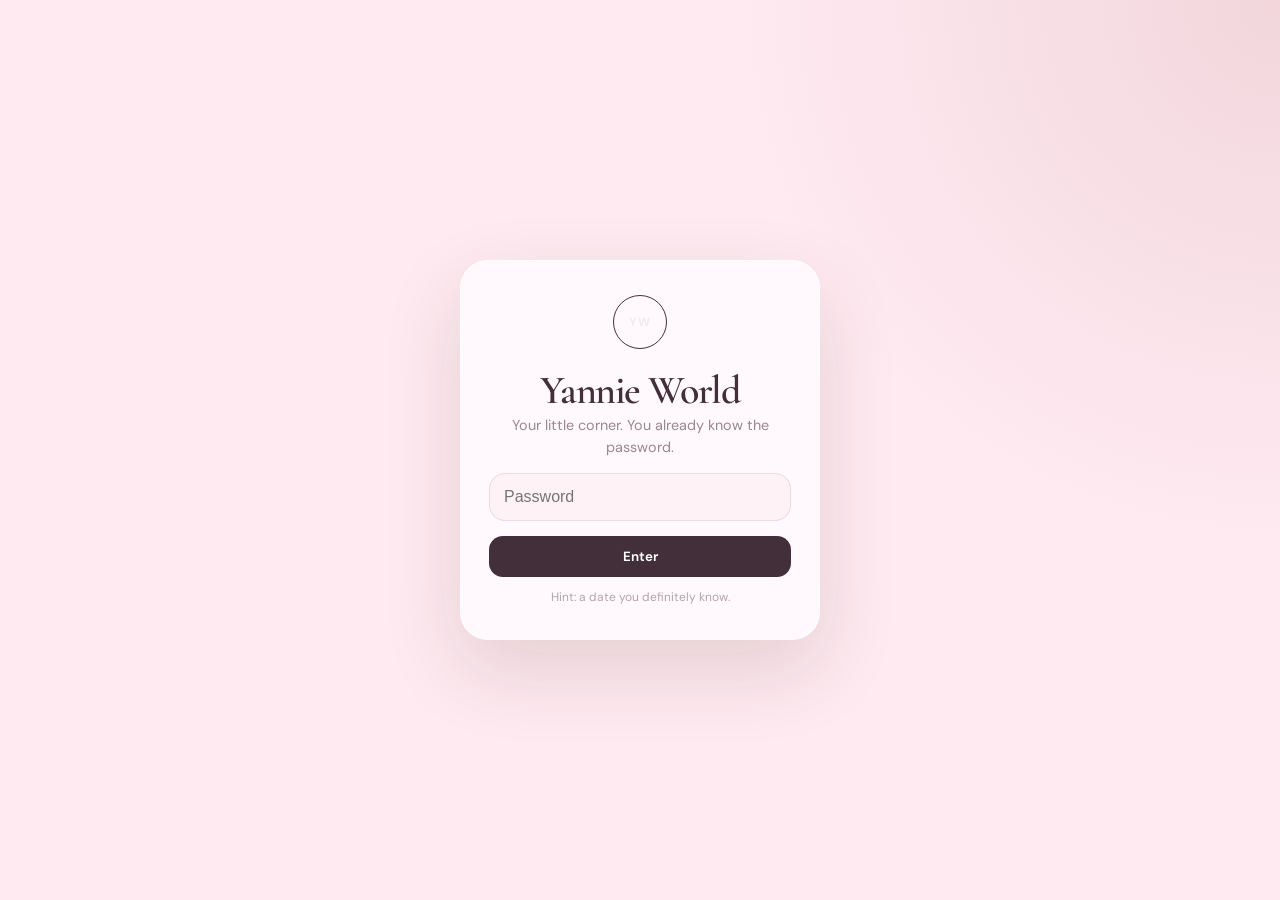
==== commit f7d81434: "yoyoyo" ====
--- a/index.html
+++ b/index.html
@@ -20,10 +20,10 @@
     <div class="lock-card">
         <div class="lock-mark">YW</div>
         <h2>Yannie World</h2>
-        <p>Your little corner. You already know the password, babyy!</p>
+        <p>Your little corner. You already know the password.</p>
         <input type="password" id="passwordInput" placeholder="Password" autocomplete="off">
         <button onclick="checkPassword()">Enter</button>
-        <small class="tiny-hint">Hint: the dayy my princess was born!</small>
+        <small class="tiny-hint">Hint: a date you definitely know.</small>
     </div>
 </div>
 
@@ -59,7 +59,7 @@
 <section id="home" class="active clean-home-section">
     <div class="landing-cover" id="landingCover">
         <figure class="landing-portrait">
-            <img src="images/us11.jpg" alt="Hasrieyannie Iman Delaila">
+            <img src="images/us10.jpg" alt="Hasrieyannie Iman Delaila">
         </figure>
         <div class="landing-copy">
             <p class="landing-kicker">YANNIE WORLD</p>
@@ -68,19 +68,30 @@
         </div>
     </div>
 
-
-
-    <!-- YANNIEVERSE FULL-SCREEN GATE — added without replacing the custom home content -->
-    <div class="yverse-gate" id="yverseGate">
-        <div class="yverse-gate-copy">
-            <p class="eyebrow">A BIGGER WORLD IS HIDING UNDER THIS ONE</p>
-            <h2>Ready to enter the Yannieverse?</h2>
-            <p>One tap takes over the whole screen. The apps become planets, the smaller sections become moons, and the normal website stays right here when you come back.</p>
-        </div>
-        <button id="openYannieverseBtn" class="yverse-gate-button" type="button">
-            <span>ENTER THE YANNIEVERSE</span>
-            <i>✦</i>
-        </button>
+    <!-- EDITORIAL CURRENT CHAPTER — added without replacing existing home content -->
+    <div class="editorial-current" id="editorialCurrent">
+        <div class="editorial-current-copy">
+            <p class="editorial-overline">CURRENT CHAPTER</p>
+            <h2>Two different routines.<br>Still part of the same day.</h2>
+            <p>SPM on one side, UTeM on the other — classes, tired mornings, random updates, and finding the quiet time in between.</p>
+            <div class="editorial-current-actions">
+                <button id="tonightModeToggle" class="tonight-toggle" type="button" aria-pressed="false">
+                    <span class="tonight-toggle-icon">☾</span>
+                    <span><small>VIEW</small><strong>Tonight Mode</strong></span>
+                </button>
+                <button id="chapterCardShuffle" class="chapter-card-shuffle" type="button">
+                    <span>↻</span><span><small>SWITCH CARD</small><strong>Another chapter</strong></span>
+                </button>
+            </div>
+        </div>
+        <div class="editorial-current-photo">
+            <img id="editorialChapterImage" src="images/us5.jpg" alt="Current Yannie World chapter">
+            <div class="editorial-photo-caption">
+                <span id="editorialChapterDate">JUL → AUG 2026</span>
+                <strong id="editorialChapterTitle">SPM × UTeM</strong>
+                <small id="editorialChapterNote">ordinary updates became the bridge between two schedules</small>
+            </div>
+        </div>
     </div>
 
     <div class="room-directory" id="roomDirectory">
@@ -149,6 +160,54 @@
                 <span class="portal-meta"><small>ROOM 08 · SNACK</small><strong>YannieTok</strong><em>cookie counter</em></span>
             </button>
         </div>
+
+        <!-- EDITORIAL INTERACTIONS — lightweight, mobile-first -->
+        <div class="editorial-extras">
+            <div class="editorial-stat-strip" aria-label="Yannie World timeline statistics">
+                <button type="button" class="editorial-stat" data-stat-note="The first message. Just an order at the time.">
+                    <small>FIRST CHAT</small><strong>01 MAR</strong><span>2026</span>
+                </button>
+                <button type="button" class="editorial-stat" data-stat-note="A short request to call turned into one of the longest early call memories.">
+                    <small>CALL ERA</small><strong>08 APR</strong><span>9 hr video call</span>
+                </button>
+                <button type="button" class="editorial-stat" data-stat-note="One of the longest logged calls in the chat export.">
+                    <small>LONGEST LOGGED</small><strong>12 HR</strong><span>15 Jul</span>
+                </button>
+                <button type="button" class="editorial-stat" data-stat-note="The birthday chapter gets its own whole section for a reason.">
+                    <small>YANNIE DAY</small><strong>02 AUG</strong><span>every year</span>
+                </button>
+            </div>
+            <p id="editorialStatNote" class="editorial-stat-note">Tap a number for the note behind it.</p>
+
+            <div class="call-machine" id="callMachine">
+                <div class="call-machine-copy">
+                    <p class="editorial-overline">THE CALL MACHINE</p>
+                    <h3>Slide to connect to a memory.</h3>
+                    <p>No giant transcript. Just one tiny moment from the call era at a time.</p>
+                    <div class="call-memory-result" id="callMemoryResult" aria-live="polite">
+                        <small>LINE IDLE</small>
+                        <strong>waiting for a call...</strong>
+                        <span>slide the receiver on the phone</span>
+                    </div>
+                </div>
+                <div class="call-phone" id="callPhone">
+                    <div class="call-phone-speaker"></div>
+                    <div class="call-phone-screen">
+                        <span class="call-phone-status">yanniess</span>
+                        <div class="call-phone-avatar">Y</div>
+                        <small id="callPhoneDate">memory line</small>
+                        <strong id="callPhoneDuration">—:—:—</strong>
+                        <span id="callPhoneLabel">slide to connect</span>
+                    </div>
+                    <label class="call-slide">
+                        <span class="call-slide-track"><i id="callSlideThumb">☎</i><b>slide to call</b></span>
+                        <input id="callMemorySlider" type="range" min="0" max="100" value="0" aria-label="Slide to connect to a call memory">
+                    </label>
+                    <button id="callAnotherButton" type="button" class="call-another">another line</button>
+                </div>
+            </div>
+        </div>
+
 
         <div class="home-sidequests">
             <div class="room-directory-heading sidequest-heading">
@@ -359,7 +418,7 @@
                 <div class="bday-call-avatar">Y</div>
                 <small>YANNIE DAY</small>
                 <h4 id="bdayPhoneHeadline">GOOD MORNINGGGG<br>BIRTHDAYYY GIRLLL</h4>
-                <p id="bdayPhoneSub">incoming birthday chaos..</p>
+                <p id="bdayPhoneSub">incoming birthday chaos...</p>
                 <div class="bday-answer-track">
                     <i id="bdayAnswerThumb">☎</i>
                     <span>slide to answer</span>
@@ -431,7 +490,7 @@
                     <span data-candle-slot="1"></span><span data-candle-slot="2"></span><span data-candle-slot="3"></span><span data-candle-slot="4"></span><span data-candle-slot="5"></span>
                 </div>
                 <div class="bday-cake-icing"></div>
-                <div class="bday-cake-body">1 6-7</div>
+                <div class="bday-cake-body">02</div>
                 <div class="bday-cake-plate"></div>
             </div>
         </div>
@@ -440,7 +499,7 @@
             <div class="bday-blow-ring"><i></i></div>
             <b>press + hold</b><span>to blow them out</span>
         </div>
-        <div id="bdayCakeDone" class="bday-cake-done">wish sent ✦ problem solved.</div>
+        <div id="bdayCakeDone" class="bday-cake-done">wish sent ✦ DIY problem solved.</div>
     </div>
 
     <div id="bdayAug3" class="bday-scene bday-school-scene">
@@ -641,7 +700,7 @@
 <section id="envelopes" class="personal-section envelopes-v3">
     <div class="section-heading"><div><p class="eyebrow">OPEN WHEN</p><h2>Pick the envelope that actually fits.</h2></div><p>No need to open all six in one sitting. They are better when the label is true.</p></div>
     <div class="letters-grid letters-grid-v3">
-        <button class="envelope envelope-v3 e-rindu" type="button" onclick="openLetter(0)"><small>OPEN WHEN</small><span>you rinduu!</span><i>01</i></button>
+        <button class="envelope envelope-v3 e-rindu" type="button" onclick="openLetter(0)"><small>OPEN WHEN</small><span>you say “rindu”</span><i>01</i></button>
         <button class="envelope envelope-v3 e-tired" type="button" onclick="openLetter(1)"><small>OPEN WHEN</small><span>you’re properly tired</span><i>02</i></button>
         <button class="envelope envelope-v3 e-stress" type="button" onclick="openLetter(2)"><small>OPEN WHEN</small><span>trial brain wins</span><i>03</i></button>
         <button class="envelope envelope-v3 e-think" type="button" onclick="openLetter(3)"><small>OPEN WHEN</small><span>you overthink us</span><i>04</i></button>
@@ -961,86 +1020,6 @@
     <p>Call ended · replay complete.</p>
 </div>
 
-
-
-<!-- FULL-SCREEN YANNIEVERSE — added layer; existing website content is untouched -->
-<div id="yverseOverlay" class="yverse-overlay" aria-hidden="true">
-    <canvas id="yverseStarCanvas" aria-hidden="true"></canvas>
-    <div class="yverse-space-haze" aria-hidden="true"></div>
-    <div class="yverse-space-grid" aria-hidden="true"></div>
-
-    <div class="yverse-topbar">
-        <div class="yverse-brand">
-            <span class="yverse-brand-dot"></span>
-            <div><small>YW · DEEP SPACE</small><strong>YANNIEVERSE</strong></div>
-        </div>
-        <button id="closeYannieverseBtn" class="yverse-close" type="button" aria-label="Exit Yannieverse">EXIT ×</button>
-    </div>
-
-    <div id="yverseMap" class="yverse-map" aria-label="Interactive Yannieverse map">
-        <div class="yverse-orbit orbit-a" aria-hidden="true"></div>
-        <div class="yverse-orbit orbit-b" aria-hidden="true"></div>
-        <div class="yverse-orbit orbit-c" aria-hidden="true"></div>
-
-        <button class="yverse-planet yv2-prime" data-yv2-key="prime" type="button" style="--px:50%;--py:50%;--ps:176px;--psm:136px;--delay:-1s;">
-            <span class="yv2-ring yv2-ring-wide"></span><span class="yv2-ball"><i class="yv2-surface"></i><b>Y</b></span>
-            <span class="yv2-name">Yannie Prime<small>centre</small></span>
-        </button>
-
-        <button class="yverse-planet yv2-fy" data-yv2-key="fy" type="button" style="--px:22%;--py:22%;--ps:124px;--psm:96px;--delay:-4.1s;">
-            <span class="yv2-ring"></span><span class="yv2-ball"><i class="yv2-surface"></i></span><span class="yv2-name">YannieFy</span>
-        </button>
-        <button class="yverse-planet yv2-tube" data-yv2-key="tube" type="button" style="--px:78%;--py:20%;--ps:118px;--psm:92px;--delay:-2.8s;">
-            <span class="yv2-ball"><i class="yv2-surface"></i></span><span class="yv2-name">YannieTube</span>
-        </button>
-        <button class="yverse-planet yv2-gram" data-yv2-key="gram" type="button" style="--px:15%;--py:59%;--ps:110px;--psm:88px;--delay:-6s;">
-            <span class="yv2-ball"><i class="yv2-surface"></i></span><span class="yv2-name">YannieGram</span>
-        </button>
-        <button class="yverse-planet yv2-memoryworld" data-yv2-key="memoryworld" type="button" style="--px:84%;--py:58%;--ps:138px;--psm:104px;--delay:-3.5s;">
-            <span class="yv2-ring yv2-ring-thin"></span><span class="yv2-ball"><i class="yv2-surface"></i></span><span class="yv2-name">Memory World</span>
-        </button>
-        <button class="yverse-planet yv2-museum" data-yv2-key="museum" type="button" style="--px:30%;--py:81%;--ps:120px;--psm:94px;--delay:-5.2s;">
-            <span class="yv2-ring"></span><span class="yv2-ball"><i class="yv2-surface"></i></span><span class="yv2-name">Museum</span>
-        </button>
-        <button class="yverse-planet yv2-scrapbook" data-yv2-key="scrapbook" type="button" style="--px:68%;--py:82%;--ps:112px;--psm:90px;--delay:-1.9s;">
-            <span class="yv2-ball"><i class="yv2-surface"></i></span><span class="yv2-name">Scrapbook</span>
-        </button>
-        <button class="yverse-planet yv2-birthday" data-yv2-key="birthday" type="button" style="--px:50%;--py:16%;--ps:104px;--psm:86px;--delay:-4.9s;">
-            <span class="yv2-ball"><i class="yv2-surface"></i><b>02</b></span><span class="yv2-name">Yannie Day</span>
-        </button>
-        <button class="yverse-planet yv2-cookie" data-yv2-key="cookie" type="button" style="--px:91%;--py:36%;--ps:92px;--psm:78px;--delay:-2.2s;">
-            <span class="yv2-ball"><i class="yv2-surface"></i></span><span class="yv2-name">YannieTok</span>
-        </button>
-
-        <button class="yverse-moon yv2-origin" data-yv2-key="receipt" type="button" style="--px:57%;--py:67%;--ms:76px;"><b>RM6</b><small>origin moon</small></button>
-        <button class="yverse-moon yv2-daily" data-yv2-key="daily" type="button" style="--px:38%;--py:36%;--ms:72px;"><b>☀</b><small>daily</small></button>
-        <button class="yverse-moon yv2-memories" data-yv2-key="memories" type="button" style="--px:64%;--py:34%;--ms:76px;"><b>◫</b><small>memories</small></button>
-        <button class="yverse-moon yv2-vault" data-yv2-key="vault" type="button" style="--px:43%;--py:91%;--ms:68px;"><b>02</b><small>vault</small></button>
-        <button class="yverse-mystery" data-yv2-key="locked" type="button" style="--px:8%;--py:12%;">?<span>signal too weak</span></button>
-    </div>
-
-    <div class="yverse-intro" id="yverseIntro">
-        <small>HASRIEYANNIE IMAN DELAILA</small>
-        <h2>Welcome to your universe.</h2>
-        <p>Tap a planet to pull it into focus.</p>
-        <button id="dismissYverseIntro" type="button">EXPLORE ✦</button>
-    </div>
-
-    <aside id="yverseFocus" class="yverse-focus" aria-live="polite">
-        <button id="yverseBackBtn" class="yverse-back" type="button">← BACK TO MAP</button>
-        <div id="yverseFocusVisual" class="yverse-focus-visual"><span class="yv2-ball"><i class="yv2-surface"></i></span></div>
-        <small id="yverseFocusKicker">PLANET</small>
-        <h2 id="yverseFocusTitle">Yannie Prime</h2>
-        <p id="yverseFocusDesc">The centre of the Yannieverse.</p>
-        <div id="yverseFocusTags" class="yverse-focus-tags"></div>
-        <button id="yverseEnterWorldBtn" class="yverse-enter-world" type="button">ENTER WORLD →</button>
-    </aside>
-
-    <div class="yverse-bottomhint"><span>drag / move to look around</span><i>•</i><span>tap a planet to focus</span></div>
-    <div id="yverseWarp" class="yverse-warp" aria-hidden="true"></div>
-</div>
-
-
 <div id="achievementToast" class="achievement-toast"></div>
 
 <script src="script.js?v=personal-3"></script>
--- a/style.css
+++ b/style.css
@@ -1614,761 +1614,568 @@
 
 .sq-badges .sq-art{background:linear-gradient(135deg,#ffb5ce,#ff6b9e)}.sq-badge{position:absolute;width:58px;height:58px;border-radius:50%;display:grid;place-items:center;background:#fff;color:#9a2f59;font:850 .68rem/1 sans-serif;box-shadow:0 9px 18px #6f203d28;border:4px solid #ffe7ef}.sq-badge.bd1{left:28px;top:26px;transform:rotate(-9deg)}.sq-badge.bd2{left:50%;top:13px;transform:translateX(-50%) rotate(5deg);font-size:1.3rem}.sq-badge.bd3{right:28px;top:31px;transform:rotate(10deg);font-size:1.2rem}
 
-
 /* =========================================================
-   YANNIEVERSE — stylized planet map
+   EDITORIAL YANNIE WORLD V4 — mobile first + Tonight Mode
    ========================================================= */
-.yannieverse-launch {
-  margin: 32px auto 0;
-  width: min(1140px, calc(100vw - 28px));
-  padding: 30px 20px 16px;
-  border-radius: 34px;
-  background:
-    radial-gradient(circle at 50% 10%, rgba(255,255,255,.18), transparent 34%),
-    radial-gradient(circle at 10% 14%, rgba(255,146,194,.18), transparent 26%),
-    radial-gradient(circle at 88% 22%, rgba(118,74,186,.18), transparent 24%),
-    linear-gradient(180deg, rgba(27,13,40,.98) 0%, rgba(19,9,33,.98) 58%, rgba(16,8,26,.99) 100%);
-  box-shadow: 0 30px 90px rgba(45, 15, 39, .26), inset 0 1px 0 rgba(255,255,255,.12);
-  position: relative;
-  overflow: hidden;
-}
-.yannieverse-launch::before,
-.yannieverse-launch::after {
-  content: "";
-  position: absolute;
-  border-radius: 999px;
-  pointer-events: none;
-}
-.yannieverse-launch::before {
-  inset: -18% auto auto -12%;
-  width: 320px;
-  height: 320px;
-  background: radial-gradient(circle, rgba(255,119,164,.18), transparent 70%);
-  filter: blur(8px);
-}
-.yannieverse-launch::after {
-  right: -80px;
-  bottom: -80px;
-  width: 260px;
-  height: 260px;
-  background: radial-gradient(circle, rgba(136,107,255,.14), transparent 72%);
-  filter: blur(10px);
-}
-.yv-heading {
-  display: flex;
-  align-items: end;
-  justify-content: space-between;
-  gap: 18px;
-  margin-bottom: 18px;
-  position: relative;
-  z-index: 1;
-}
-.yv-heading .eyebrow {
-  color: rgba(255, 196, 222, .8);
-  margin-bottom: 5px;
-}
-.yv-heading h2 {
-  margin: 0;
-  font: 700 clamp(30px, 4vw, 46px)/.95 "Cormorant Garamond", serif;
-  color: #fff4fb;
-}
-.yv-heading p:last-child {
-  max-width: 470px;
-  margin: 0;
-  color: rgba(255, 234, 243, .78);
-  line-height: 1.65;
-}
-.yv-shell {
-  display: grid;
-  grid-template-columns: minmax(0, 1.4fr) minmax(280px, .7fr);
-  gap: 18px;
-  position: relative;
-  z-index: 1;
-}
-.yv-stage {
-  position: relative;
-  border-radius: 30px;
-  overflow: hidden;
-  min-height: 640px;
-  background:
-    radial-gradient(circle at 50% 52%, rgba(255,131,179,.10), transparent 25%),
-    radial-gradient(circle at 24% 20%, rgba(255,255,255,.11), transparent 12%),
-    radial-gradient(circle at 78% 14%, rgba(205,170,255,.11), transparent 16%),
-    linear-gradient(180deg, rgba(255,255,255,.02), rgba(255,255,255,.00));
-  border: 1px solid rgba(255, 219, 236, .12);
-  box-shadow: inset 0 1px 0 rgba(255,255,255,.08);
-}
-.yv-nebula,
-.yv-dust,
-.yv-orbits,
-.yv-stars { position: absolute; inset: 0; pointer-events: none; }
-.yv-nebula {
-  background:
-    radial-gradient(circle at 50% 50%, rgba(255,120,170,.12), transparent 18%),
-    radial-gradient(circle at 24% 28%, rgba(255,170,209,.14), transparent 20%),
-    radial-gradient(circle at 74% 64%, rgba(98,126,255,.12), transparent 22%),
-    radial-gradient(circle at 70% 24%, rgba(252,222,255,.11), transparent 18%);
-  filter: blur(4px);
-}
-.yv-dust {
-  background-image:
-    radial-gradient(circle, rgba(255,255,255,.18) 0 1px, transparent 1.5px),
-    radial-gradient(circle, rgba(255,190,221,.22) 0 1px, transparent 1.5px),
-    radial-gradient(circle, rgba(146,182,255,.18) 0 1px, transparent 1.5px);
-  background-position: 0 0, 18px 24px, -20px 14px;
-  background-size: 90px 90px, 110px 110px, 130px 130px;
-  opacity: .35;
-}
-.yv-orbits::before,
-.yv-orbits::after {
-  content: "";
-  position: absolute;
-  inset: 8% 11%;
-  border-radius: 50%;
-  border: 1px solid rgba(255, 214, 233, .08);
-}
-.yv-orbits::after {
-  inset: 19% 21%;
-  border-color: rgba(255,255,255,.05);
-}
-.yv-stars span {
-  position: absolute;
-  width: var(--size, 2px);
-  height: var(--size, 2px);
-  border-radius: 50%;
-  background: var(--color, rgba(255,255,255,.86));
-  opacity: .15;
-  filter: drop-shadow(0 0 6px rgba(255,255,255,.22));
-  animation: yvTwinkle var(--dur, 6s) ease-in-out infinite;
-  animation-delay: var(--delay, 0s);
-}
-@keyframes yvTwinkle {
-  0%, 100% { opacity: .15; transform: scale(.8); }
-  50% { opacity: .95; transform: scale(1.15); }
-}
-.yv-planet,
-.yv-mini-node,
-.yv-locked-world {
-  position: absolute;
-  left: var(--x);
-  top: var(--y);
-  transform: translate(-50%, -50%) translate3d(calc(var(--parallax-x, 0px) * var(--depth, 1)), calc(var(--parallax-y, 0px) * var(--depth, 1)), 0);
-  border: 0;
-  background: transparent;
-  padding: 0;
-  cursor: pointer;
-  color: inherit;
-}
-.yv-planet { width: var(--s); height: calc(var(--s) + 46px); }
-.yv-orbit {
-  position: absolute;
-  inset: 50% auto auto 50%;
-  width: calc(var(--s) * 1.26);
-  height: calc(var(--s) * 1.26);
-  transform: translate(-50%, -50%);
-  border-radius: 50%;
-  border: 1px solid rgba(255,255,255,.06);
-  box-shadow: 0 0 16px rgba(255,255,255,.03);
-}
-.yv-planet.has-ring .yv-orbit {
-  width: calc(var(--s) * 1.55);
-  height: calc(var(--s) * .58);
-  border-width: 4px;
-  border-style: solid;
-  border-color: rgba(255, 222, 234, .32);
-  background: linear-gradient(90deg, rgba(255,255,255,.08), rgba(255,255,255,.24), rgba(255,255,255,.08));
-  box-shadow: 0 0 28px rgba(255, 159, 204, .12);
-}
-.yv-planet.has-ring .yv-orbit.back { transform: translate(-50%, -50%) rotate(-18deg); opacity: .34; filter: blur(.2px); }
-.yv-planet.has-ring .yv-orbit.front {
-  transform: translate(-50%, -50%) rotate(-18deg);
-  clip-path: inset(48% 0 0 0);
-}
-.yv-sphere {
-  position: absolute;
-  inset: 0 auto auto 0;
-  width: var(--s);
-  height: var(--s);
-  border-radius: 50%;
-  overflow: hidden;
-  box-shadow:
-    inset -18px -18px 24px rgba(28, 10, 22, .36),
-    inset 16px 14px 22px rgba(255,255,255,.16),
-    0 20px 45px rgba(14, 4, 21, .34),
-    0 0 24px rgba(255, 180, 219, .1);
-  animation: yvFloat var(--float, 8.8s) ease-in-out infinite;
-}
-.yv-sphere::before,
-.yv-sphere::after {
-  content: "";
-  position: absolute;
-  inset: 0;
-  border-radius: 50%;
-}
-.yv-sphere::before {
-  background:
-    radial-gradient(circle at 26% 24%, rgba(255,255,255,.62), transparent 23%),
-    radial-gradient(circle at 58% 70%, rgba(0,0,0,.2), transparent 32%);
-  mix-blend-mode: screen;
-}
-.yv-sphere::after {
-  background: radial-gradient(circle at 30% 30%, transparent 0 54%, rgba(255,255,255,.2) 80%, rgba(255,255,255,0) 100%);
-  opacity: .9;
-}
-.yv-planet.active .yv-sphere {
-  box-shadow:
-    inset -18px -18px 24px rgba(28, 10, 22, .30),
-    inset 16px 14px 22px rgba(255,255,255,.18),
-    0 22px 55px rgba(14, 4, 21, .36),
-    0 0 0 8px rgba(255,255,255,.04),
-    0 0 34px rgba(255, 176, 213, .26);
-}
-.yv-planet.active .yv-label { color: #fff; }
-.yv-surface { position: absolute; inset: 0; border-radius: 50%; overflow: hidden; }
-.yv-surface::before,
-.yv-surface::after { content: ""; position: absolute; inset: 0; }
-.yv-prime .yv-sphere {
-  background:
-    radial-gradient(circle at 30% 28%, #ffd6e7 0%, #ff9fc6 34%, #ff6f9f 70%, #ff3478 100%);
-}
-.yv-prime .yv-surface::before {
-  background: radial-gradient(circle at 56% 54%, rgba(255,236,246,.24) 0 16%, transparent 17%), radial-gradient(circle at 44% 44%, rgba(255,255,255,.16), transparent 26%);
-}
-.yv-prime .yv-surface::after {
-  background: radial-gradient(circle at 52% 74%, rgba(96,19,57,.18), transparent 28%);
-}
-.yv-fy .yv-sphere {
-  background: radial-gradient(circle at 34% 26%, #ffbad4 0%, #d34779 36%, #83284f 72%, #4e1736 100%);
-}
-.yv-fy .yv-surface::before {
-  background: repeating-radial-gradient(circle at 50% 50%, rgba(255,255,255,.18) 0 2px, transparent 2px 8px);
-  opacity: .22;
-}
-.yv-fy .yv-surface::after {
-  background: linear-gradient(120deg, transparent 0 35%, rgba(255,255,255,.2) 36% 39%, transparent 40%), radial-gradient(circle at 66% 42%, rgba(255,199,221,.18), transparent 22%);
-}
-.yv-tube .yv-sphere {
-  background: radial-gradient(circle at 36% 26%, #ffd5ea 0%, #ff6fa1 34%, #843d7d 72%, #301338 100%);
-}
-.yv-tube .yv-surface::before {
-  background: linear-gradient(180deg, transparent 0 45%, rgba(16,4,23,.28) 45% 58%, transparent 58%), radial-gradient(circle at 48% 52%, rgba(255,255,255,.1), transparent 26%);
-}
-.yv-tube .yv-surface::after {
-  background: radial-gradient(circle at 52% 40%, rgba(255,255,255,.22) 0 11%, transparent 12%), linear-gradient(130deg, transparent 0 55%, rgba(255,255,255,.12) 56% 62%, transparent 63%);
-}
-.yv-gram .yv-sphere {
-  background: radial-gradient(circle at 30% 28%, #fff4fa 0%, #ffd0e2 32%, #ff90b6 62%, #ff5f8e 100%);
-}
-.yv-gram .yv-surface::before {
-  background: radial-gradient(circle at 34% 36%, rgba(255,255,255,.26) 0 12%, transparent 13%), radial-gradient(circle at 62% 62%, rgba(255,255,255,.18) 0 11%, transparent 12%), linear-gradient(130deg, rgba(255,255,255,.18) 0 12%, transparent 13% 24%, rgba(255,255,255,.13) 25% 35%, transparent 36%);
-}
-.yv-gram .yv-surface::after {
-  background: radial-gradient(circle at 70% 36%, rgba(255,255,255,.22), transparent 18%);
-}
-.yv-memoryworld .yv-sphere {
-  background: radial-gradient(circle at 28% 26%, #95d6ff 0%, #5b7dff 28%, #3b2d8a 58%, #120c30 100%);
-}
-.yv-memoryworld .yv-surface::before {
-  background: linear-gradient(90deg, rgba(255,255,255,.08) 0 1px, transparent 1px 10px), linear-gradient(180deg, rgba(255,255,255,.08) 0 1px, transparent 1px 10px);
-  opacity: .18;
-}
-.yv-memoryworld .yv-surface::after {
-  background: linear-gradient(140deg, transparent 0 40%, rgba(255,90,188,.34) 41% 46%, transparent 47%), radial-gradient(circle at 64% 64%, rgba(100,255,255,.18), transparent 16%);
-}
-.yv-museum .yv-sphere {
-  background: radial-gradient(circle at 32% 24%, #fff8fb 0%, #f6d4e2 36%, #dbbccd 66%, #b98b99 100%);
-}
-.yv-museum .yv-surface::before {
-  background: linear-gradient(110deg, rgba(182,127,146,.17) 0 4%, transparent 5% 18%, rgba(180,132,152,.12) 19% 23%, transparent 24% 100%);
-}
-.yv-museum .yv-surface::after {
-  background: radial-gradient(circle at 58% 40%, rgba(255,218,146,.32), transparent 26%);
-}
-.yv-scrapbook .yv-sphere {
-  background: radial-gradient(circle at 32% 28%, #fff8fc 0%, #ffdfe9 38%, #ff9fbd 65%, #d45f7f 100%);
-}
-.yv-scrapbook .yv-surface::before {
-  background: linear-gradient(14deg, rgba(255,255,255,.22) 0 14%, transparent 15% 100%), linear-gradient(90deg, transparent 0 24%, rgba(243,194,213,.32) 25% 29%, transparent 30%), radial-gradient(circle at 66% 60%, rgba(255,255,255,.16), transparent 18%);
-}
-.yv-scrapbook .yv-surface::after {
-  background: radial-gradient(circle at 34% 62%, rgba(255,255,255,.14), transparent 14%);
-}
-.yv-birthday .yv-sphere {
-  background: radial-gradient(circle at 30% 24%, #fff1f6 0%, #ffbfd7 28%, #ff5e97 62%, #ff296d 100%);
-}
-.yv-birthday .yv-surface::before {
-  background: radial-gradient(circle at 38% 40%, rgba(255,255,255,.24) 0 10%, transparent 11%), radial-gradient(circle at 58% 56%, rgba(255,211,85,.28) 0 7%, transparent 8%), radial-gradient(circle at 70% 42%, rgba(255,255,255,.18) 0 5%, transparent 6%);
-}
-.yv-birthday .yv-surface::after {
-  background: linear-gradient(130deg, transparent 0 62%, rgba(255,255,255,.18) 63% 67%, transparent 68%);
-}
-.yv-cookie .yv-sphere {
-  background: radial-gradient(circle at 32% 24%, #ffe6d1 0%, #f2c48e 33%, #b86f51 66%, #6f3728 100%);
-}
-.yv-cookie .yv-surface::before {
-  background: radial-gradient(circle at 34% 38%, rgba(101,52,30,.4) 0 4%, transparent 5%), radial-gradient(circle at 56% 56%, rgba(101,52,30,.36) 0 5%, transparent 6%), radial-gradient(circle at 66% 36%, rgba(101,52,30,.36) 0 4%, transparent 5%), radial-gradient(circle at 46% 70%, rgba(101,52,30,.32) 0 5%, transparent 6%);
-}
-.yv-cookie .yv-surface::after {
-  background: radial-gradient(circle at 70% 30%, rgba(255,255,255,.18), transparent 18%);
-}
-.yv-label {
-  position: absolute;
-  left: 50%;
-  bottom: 0;
-  transform: translateX(-50%);
-  display: inline-flex;
-  gap: 6px;
-  align-items: center;
-  padding: 7px 12px;
-  border-radius: 999px;
-  background: rgba(18, 7, 24, .66);
-  color: rgba(255, 235, 245, .88);
-  font: 600 12px/1 "DM Sans", sans-serif;
-  letter-spacing: .04em;
-  box-shadow: 0 10px 26px rgba(0,0,0,.24);
-  white-space: nowrap;
-}
-.yv-label small { opacity: .62; font-size: 10px; }
-.yv-mini-node {
-  width: var(--s);
-  height: var(--s);
-  border-radius: 50%;
-  background: rgba(28, 13, 39, .85);
-  box-shadow: inset 0 0 0 1px rgba(255,255,255,.08), 0 16px 32px rgba(0,0,0,.28);
-  color: rgba(255,240,247,.9);
-  display: grid;
-  place-items: center;
-  font: 700 11px/1.1 "DM Sans", sans-serif;
-  text-align: center;
-  padding: 10px;
-  line-height: 1.15;
-  animation: yvMiniFloat var(--float, 7.5s) ease-in-out infinite;
-}
-.yv-mini-node b { display: block; font-size: 15px; margin-bottom: 2px; }
-.yv-mini-node span { font-size: 10px; opacity: .68; }
-.yv-mini-node.active,
-.yv-mini-node:hover { box-shadow: inset 0 0 0 1px rgba(255,255,255,.18), 0 0 0 6px rgba(255,255,255,.04), 0 18px 38px rgba(0,0,0,.32); }
-.yv-mini-node.receipt { background: linear-gradient(180deg, rgba(89,53,37,.92), rgba(48,25,17,.9)); }
-.yv-mini-node.daily { background: linear-gradient(180deg, rgba(255,120,170,.82), rgba(193,74,122,.9)); }
-.yv-mini-node.vault { background: linear-gradient(180deg, rgba(58,51,74,.94), rgba(27,24,39,.96)); }
-.yv-mini-node.memories { background: linear-gradient(180deg, rgba(104,94,171,.92), rgba(54,44,122,.96)); }
-.yv-locked-world {
-  width: 104px;
-  height: 104px;
-  border-radius: 50%;
-  display: grid;
-  place-items: center;
-  background: radial-gradient(circle at 35% 30%, rgba(164,157,202,.24), rgba(32,29,43,.95) 76%);
-  box-shadow: inset 0 0 0 1px rgba(255,255,255,.08), 0 0 36px rgba(154, 136, 217, .16);
-  color: rgba(255,255,255,.62);
-  font: 700 13px/1.2 "DM Sans", sans-serif;
-  text-transform: uppercase;
-  letter-spacing: .13em;
-  text-align: center;
-  animation: yvFloat 10s ease-in-out infinite;
-}
-.yv-locked-world::after {
-  content: "";
-  position: absolute;
-  inset: -10px;
-  border-radius: 50%;
-  border: 1px dashed rgba(255,255,255,.12);
-}
-.yv-info {
-  display: flex;
-  flex-direction: column;
-  gap: 14px;
-}
-.yv-card {
-  border-radius: 28px;
-  padding: 22px 20px;
-  background: rgba(18, 9, 29, .82);
-  border: 1px solid rgba(255,255,255,.08);
-  box-shadow: 0 20px 40px rgba(0,0,0,.26), inset 0 1px 0 rgba(255,255,255,.06);
-  color: #fff1f7;
-}
-.yv-card small {
-  display: inline-block;
-  margin-bottom: 8px;
-  color: rgba(255, 194, 219, .72);
-  letter-spacing: .11em;
-  font-size: 11px;
-}
-.yv-card h3 {
-  margin: 0 0 8px;
-  font: 700 33px/.92 "Cormorant Garamond", serif;
-  color: #fff7fb;
-}
-.yv-card p { margin: 0; color: rgba(255,240,247,.8); line-height: 1.7; }
-.yv-tags {
-  display: flex;
-  flex-wrap: wrap;
-  gap: 8px;
-  margin-top: 14px;
-}
-.yv-tag {
-  display: inline-flex;
-  align-items: center;
-  gap: 6px;
-  padding: 8px 12px;
-  border-radius: 999px;
-  background: rgba(255,255,255,.05);
-  color: rgba(255,240,247,.85);
-  font-size: 12px;
-}
-.yv-enter {
-  appearance: none;
-  border: 0;
-  border-radius: 18px;
-  padding: 14px 16px;
-  background: linear-gradient(135deg, #ff7baa, #ff447f);
-  color: white;
-  font: 700 14px/1 "DM Sans", sans-serif;
-  letter-spacing: .04em;
-  cursor: pointer;
-  box-shadow: 0 16px 28px rgba(255, 80, 132, .28);
-}
-.yv-enter[disabled] {
-  background: rgba(255,255,255,.08);
-  color: rgba(255,255,255,.5);
-  box-shadow: none;
-  cursor: not-allowed;
-}
-.yv-subgrid {
-  display: grid;
-  grid-template-columns: repeat(2, minmax(0,1fr));
-  gap: 12px;
-}
-.yv-mini-card {
-  border-radius: 22px;
-  padding: 15px 14px;
-  background: rgba(255,255,255,.04);
-  border: 1px solid rgba(255,255,255,.06);
-}
-.yv-mini-card h4 {
-  margin: 0 0 6px;
-  font-size: 14px;
-  color: #fff4fb;
-}
-.yv-mini-card p {
-  margin: 0;
-  color: rgba(255,240,247,.7);
-  line-height: 1.55;
-  font-size: 12px;
-}
-.yv-mini-card button {
-  margin-top: 10px;
-  border: 0;
-  background: transparent;
-  padding: 0;
-  color: #ffafd0;
-  font: 700 12px/1 "DM Sans", sans-serif;
-  cursor: pointer;
-}
-.yv-mini-card button:hover { color: #ffd8e9; }
-.yv-hint {
-  margin-top: 10px;
-  color: rgba(255,229,241,.6);
-  font-size: 12px;
-  line-height: 1.55;
-}
-@keyframes yvFloat {
-  0%,100% { transform: translateY(0px); }
-  50% { transform: translateY(-9px); }
-}
-@keyframes yvMiniFloat {
-  0%,100% { transform: translate(-50%, -50%) translate3d(calc(var(--parallax-x, 0px) * var(--depth, 1)), calc(var(--parallax-y, 0px) * var(--depth, 1)), 0); }
-  50% { transform: translate(-50%, calc(-50% - 7px)) translate3d(calc(var(--parallax-x, 0px) * var(--depth, 1)), calc(var(--parallax-y, 0px) * var(--depth, 1)), 0); }
-}
-.yv-planet:hover .yv-label,
-.yv-planet:focus-visible .yv-label,
-.yv-mini-node:hover,
-.yv-mini-node:focus-visible,
-.yv-locked-world:hover,
-.yv-locked-world:focus-visible {
-  outline: none;
-  color: #fff;
-}
-.yv-planet:focus-visible .yv-sphere,
-.yv-mini-node:focus-visible,
-.yv-locked-world:focus-visible {
-  box-shadow: 0 0 0 5px rgba(255,255,255,.07), 0 20px 40px rgba(0,0,0,.28);
-}
-@media (max-width: 940px) {
-  .yv-shell { grid-template-columns: 1fr; }
-  .yv-heading { flex-direction: column; align-items: flex-start; }
-  .yv-heading p:last-child { max-width: none; }
-  .yv-stage { min-height: 620px; }
-}
-@media (max-width: 640px) {
-  .yannieverse-launch {
-    width: calc(100vw - 16px);
-    margin-top: 18px;
-    padding: 22px 12px 12px;
-    border-radius: 28px;
-  }
-  .yv-heading h2 { font-size: 38px; }
-  .yv-stage {
-    min-height: 640px;
-    border-radius: 24px;
-  }
-  .yv-card { padding: 18px 16px; border-radius: 22px; }
-  .yv-card h3 { font-size: 28px; }
-  .yv-subgrid { grid-template-columns: 1fr; }
-  .yv-planet { width: var(--s-mobile, var(--s)); height: calc(var(--s-mobile, var(--s)) + 40px); }
-  .yv-sphere { width: var(--s-mobile, var(--s)); height: var(--s-mobile, var(--s)); }
-  .yv-orbit { width: calc(var(--s-mobile, var(--s)) * 1.22); height: calc(var(--s-mobile, var(--s)) * 1.22); }
-  .yv-planet.has-ring .yv-orbit { width: calc(var(--s-mobile, var(--s)) * 1.48); height: calc(var(--s-mobile, var(--s)) * .58); }
-  .yv-label { bottom: 2px; padding: 6px 10px; font-size: 11px; }
-}
-
-/* =========================================================
-   YANNIEVERSE V2 — full-screen immersive universe
-   ========================================================= */
-.yverse-gate{
-  width:min(1160px,calc(100vw - 28px));
-  margin:36px auto 26px;
-  padding:28px;
-  border-radius:32px;
+:root{
+  --editorial-ink:#4c2b38;
+  --editorial-muted:#8b6d79;
+  --editorial-paper:#fff8fa;
+  --editorial-blush:#f7dce5;
+  --editorial-pink:#e77fa4;
+  --editorial-pink-dark:#b85178;
+  --editorial-line:rgba(76,43,56,.13);
+  --editorial-shadow:0 22px 60px rgba(72,32,50,.10);
+}
+body{
+  background:#f8e8ee;
+  color:var(--editorial-ink);
+}
+body.home-landing{
+  background:#f5d7e1 !important;
+}
+
+/* Clean opening: desktop stays spacious, mobile becomes an editorial cover. */
+.landing-cover{
+  background:linear-gradient(135deg,#f9e7ed 0%,#f5d3df 100%) !important;
+  color:var(--editorial-ink) !important;
+}
+.landing-copy h1,
+.landing-kicker,
+.landing-welcome{color:var(--editorial-ink) !important;}
+.landing-portrait{background:#e9cbd5 !important;}
+.landing-portrait::after{background:linear-gradient(90deg,transparent 76%,rgba(245,215,225,.38)) !important;}
+.landing-copy::before{background:rgba(76,43,56,.22) !important;}
+
+/* After the cover, let the player/nav return on larger screens. */
+body.home-landing.past-cover .music-player{display:flex !important;}
+@media(min-width:741px){
+  body.home-landing.past-cover #website>nav{display:flex !important;}
+}
+
+/* Current chapter editorial bridge */
+.editorial-current{
+  width:min(1180px,calc(100% - 32px));
+  margin:clamp(30px,5vw,70px) auto 0;
+  padding:clamp(28px,5vw,58px);
   display:grid;
-  grid-template-columns:1.2fr auto;
+  grid-template-columns:minmax(0,.9fr) minmax(360px,1.1fr);
+  gap:clamp(28px,5vw,70px);
   align-items:center;
-  gap:24px;
-  background:
-    radial-gradient(circle at 15% 20%,rgba(255,111,159,.18),transparent 28%),
-    radial-gradient(circle at 88% 28%,rgba(135,95,255,.12),transparent 26%),
-    linear-gradient(135deg,#211128 0%,#160d21 58%,#120b1b 100%);
-  color:#fff;
-  box-shadow:0 26px 70px rgba(40,13,35,.22),inset 0 1px 0 rgba(255,255,255,.08);
+  background:#fff9fb;
+  border:1px solid var(--editorial-line);
+  border-radius:36px;
+  box-shadow:var(--editorial-shadow);
+}
+.editorial-overline{
+  margin:0 0 12px;
+  font:800 .66rem/1 "DM Sans",sans-serif;
+  letter-spacing:.19em;
+  color:#aa5475;
+}
+.editorial-current-copy h2{
+  margin:0 0 20px;
+  font:600 clamp(2.8rem,5vw,5.6rem)/.88 "Cormorant Garamond",serif !important;
+  letter-spacing:-.045em;
+  color:var(--editorial-ink) !important;
+}
+.editorial-current-copy>p:not(.editorial-overline){
+  max-width:560px;
+  color:#765766;
+  font-size:clamp(.95rem,1.4vw,1.08rem);
+}
+.editorial-current-actions{display:flex;gap:11px;flex-wrap:wrap;margin-top:26px;}
+.tonight-toggle,.chapter-card-shuffle{
+  border:1px solid var(--editorial-line) !important;
+  border-radius:18px !important;
+  background:#fff !important;
+  color:var(--editorial-ink) !important;
+  box-shadow:none !important;
+  padding:12px 15px !important;
+  display:flex;
+  gap:11px;
+  align-items:center;
+  text-align:left;
+}
+.tonight-toggle-icon,.chapter-card-shuffle>span:first-child{
+  width:34px;height:34px;border-radius:50%;display:grid;place-items:center;background:#f7dce5;font-size:1rem;
+}
+.tonight-toggle small,.chapter-card-shuffle small{display:block;font-size:.52rem;letter-spacing:.13em;color:#a66d83;margin-bottom:2px;}
+.tonight-toggle strong,.chapter-card-shuffle strong{display:block;font-size:.78rem;}
+.editorial-current-photo{
+  min-height:520px;
+  position:relative;
+  border-radius:28px;
   overflow:hidden;
-  position:relative;
-}
-.yverse-gate:before{
-  content:"";
-  position:absolute;
-  width:180px;height:180px;border-radius:50%;
-  right:140px;top:-90px;
-  background:radial-gradient(circle,rgba(255,144,188,.22),transparent 68%);
-  filter:blur(4px);
-}
-.yverse-gate-copy{position:relative;z-index:1;max-width:760px}
-.yverse-gate .eyebrow{color:#ffb7d2;margin:0 0 6px}
-.yverse-gate h2{
-  margin:0 0 10px;
-  font:700 clamp(34px,4vw,52px)/.94 "Cormorant Garamond",serif;
-  color:#fff5fb;
-}
-.yverse-gate p:last-child{margin:0;color:rgba(255,239,247,.76);line-height:1.7}
-.yverse-gate-button{
-  min-width:220px;
+  background:#eadce1;
+}
+.editorial-current-photo img{width:100%;height:100%;position:absolute;inset:0;object-fit:cover;display:block;transition:opacity .22s ease;}
+.editorial-photo-caption{
+  position:absolute;left:16px;right:16px;bottom:16px;
+  padding:16px 17px;
+  border-radius:18px;
+  color:white;
+  background:linear-gradient(135deg,rgba(39,20,29,.76),rgba(67,28,46,.55));
+  backdrop-filter:blur(12px);
+  border:1px solid rgba(255,255,255,.14);
+}
+.editorial-photo-caption span{font-size:.58rem;letter-spacing:.15em;font-weight:800;opacity:.75;display:block;}
+.editorial-photo-caption strong{font:600 1.7rem/1 "Cormorant Garamond",serif;display:block;margin:4px 0;}
+.editorial-photo-caption small{opacity:.78;}
+
+/* The app index becomes an editorial object shelf instead of eight loud rooms. */
+.room-directory{
+  background:linear-gradient(180deg,#f8e9ef 0%,#fff8fa 100%) !important;
+  padding-top:clamp(60px,8vw,105px) !important;
+}
+.room-directory-heading h2{
+  font:600 clamp(3rem,6vw,5.6rem)/.9 "Cormorant Garamond",serif !important;
+  letter-spacing:-.045em !important;
+  color:var(--editorial-ink) !important;
+}
+.room-directory-heading>p{color:#80616e !important;}
+.portal-room{
+  border:1px solid var(--editorial-line) !important;
+  background:#fff9fb !important;
+  box-shadow:0 18px 48px rgba(72,32,50,.08) !important;
+  border-radius:28px !important;
+}
+.portal-room:hover{box-shadow:0 25px 58px rgba(72,32,50,.13) !important;transform:translateY(-3px);}
+.portal-meta{background:#fff9fb !important;border-top:1px solid rgba(76,43,56,.08);}
+.portal-meta small{color:#a26980 !important;}
+.portal-meta strong{color:var(--editorial-ink) !important;}
+.portal-meta em{color:#8a6877 !important;}
+/* Tone down the room art into still-life objects */
+.portal-music .portal-scene{background:linear-gradient(145deg,#f2d7e1,#d99ab2) !important;}
+.portal-video .portal-scene{background:linear-gradient(145deg,#5a3847,#2f1d27) !important;}
+.portal-gram .portal-scene{background:linear-gradient(145deg,#f7e8ee,#e9c5d2) !important;}
+.portal-game .portal-scene{background:linear-gradient(145deg,#3d3148,#251d31) !important;}
+.portal-museum .portal-scene{background:linear-gradient(180deg,#f5eee9 0 78%,#d9c4ae 79%) !important;}
+.portal-scrapbook .portal-scene{background:linear-gradient(145deg,#f6e8df,#e4c8b7) !important;}
+.portal-birthday .portal-scene{background:linear-gradient(145deg,#f7dbe5,#eaa2bb) !important;}
+.portal-cookie .portal-scene{background:linear-gradient(145deg,#ead8cc,#c9a48f) !important;}
+
+/* Timeline numbers + phone interaction */
+.editorial-extras{width:min(1180px,100%);margin:70px auto 0;}
+.editorial-stat-strip{
+  display:grid;
+  grid-template-columns:repeat(4,minmax(0,1fr));
+  border:1px solid var(--editorial-line);
+  border-radius:28px;
+  overflow:hidden;
+  background:#fff9fb;
+  box-shadow:0 18px 48px rgba(72,32,50,.06);
+}
+.editorial-stat{
+  min-height:180px;
+  padding:24px !important;
+  border:0 !important;
+  border-right:1px solid var(--editorial-line) !important;
+  border-radius:0 !important;
+  background:transparent !important;
+  color:var(--editorial-ink) !important;
+  text-align:left;
+  box-shadow:none !important;
+  display:flex;
+  flex-direction:column;
+  justify-content:flex-end;
+  align-items:flex-start;
+}
+.editorial-stat:last-child{border-right:0 !important;}
+.editorial-stat small{font-size:.58rem;letter-spacing:.14em;color:#a36b81;font-weight:800;}
+.editorial-stat strong{font:600 clamp(2.6rem,4vw,4.3rem)/.85 "Cormorant Garamond",serif;margin:10px 0 8px;}
+.editorial-stat span{font-size:.75rem;color:#8c6c79;}
+.editorial-stat.active{background:#f4dfe7 !important;}
+.editorial-stat-note{margin:12px 4px 0;color:#8c6a78;font-size:.8rem;min-height:1.3em;}
+
+.call-machine{
+  margin-top:38px;
+  padding:clamp(28px,5vw,58px);
+  border-radius:36px;
+  display:grid;
+  grid-template-columns:minmax(0,1fr) minmax(280px,390px);
+  align-items:center;
+  gap:clamp(30px,6vw,90px);
+  background:#4b2d3a;
+  color:#fff4f8;
+  box-shadow:0 28px 70px rgba(53,23,37,.18);
+}
+.call-machine .editorial-overline{color:#e9acc3;}
+.call-machine-copy h3{
+  margin:0 0 12px;
+  color:#fff8fb !important;
+  font:600 clamp(3rem,5vw,5.1rem)/.88 "Cormorant Garamond",serif !important;
+  letter-spacing:-.04em;
+}
+.call-machine-copy>p:not(.editorial-overline){color:#decbd3;max-width:550px;}
+.call-memory-result{
+  margin-top:28px;
+  padding:18px 20px;
   border:1px solid rgba(255,255,255,.12);
-  border-radius:24px;
-  padding:18px 20px;
-  background:linear-gradient(135deg,#ff7ead,#ff3f7d);
-  color:#fff;
+  border-radius:20px;
+  background:rgba(255,255,255,.055);
+}
+.call-memory-result small{display:block;font-size:.56rem;letter-spacing:.14em;color:#eab1c7;font-weight:800;}
+.call-memory-result strong{display:block;font:600 1.65rem/1.05 "Cormorant Garamond",serif;margin:6px 0;color:white;}
+.call-memory-result span{display:block;font-size:.78rem;color:#d9c6cf;line-height:1.5;}
+.call-phone{
+  background:#20141a;
+  border:8px solid #1a1015;
+  border-radius:38px;
+  padding:12px 12px 18px;
+  box-shadow:0 24px 55px rgba(0,0,0,.32), inset 0 0 0 1px rgba(255,255,255,.08);
+}
+.call-phone-speaker{width:68px;height:5px;border-radius:99px;background:#4f4147;margin:3px auto 12px;}
+.call-phone-screen{
+  min-height:310px;
+  padding:24px 18px;
+  border-radius:26px;
+  background:linear-gradient(180deg,#6f4054,#3d2430);
   display:flex;
   align-items:center;
+  flex-direction:column;
   justify-content:center;
-  gap:12px;
-  cursor:pointer;
-  box-shadow:0 18px 38px rgba(255,68,126,.28);
-  font:800 13px/1 "DM Sans",sans-serif;
-  letter-spacing:.08em;
-  transition:transform .2s ease,box-shadow .2s ease;
-}
-.yverse-gate-button i{font-style:normal;font-size:18px}
-.yverse-gate-button:hover{transform:translateY(-2px);box-shadow:0 24px 46px rgba(255,68,126,.36)}
-
-.yverse-overlay{
-  position:fixed;
-  inset:0;
-  z-index:99999;
-  display:none;
+  color:white;
+  text-align:center;
+}
+.call-phone-status{font-size:.62rem;letter-spacing:.13em;text-transform:uppercase;opacity:.72;}
+.call-phone-avatar{width:78px;height:78px;border-radius:50%;display:grid;place-items:center;margin:18px 0;background:#f1cad8;color:#583344;font:600 2rem/1 "Cormorant Garamond",serif;}
+.call-phone-screen small{font-size:.6rem;letter-spacing:.13em;opacity:.66;}
+.call-phone-screen strong{font:600 2.5rem/1 "Cormorant Garamond",serif;margin:6px 0;}
+.call-phone-screen>span:last-child{font-size:.74rem;opacity:.72;}
+.call-slide{display:block;margin-top:12px;position:relative;}
+.call-slide-track{height:54px;border-radius:999px;background:#30232a;display:flex;align-items:center;padding:5px;color:#9c8992;position:relative;overflow:hidden;}
+.call-slide-track i{width:44px;height:44px;border-radius:50%;display:grid;place-items:center;background:#d782a5;color:#fff;font-style:normal;position:relative;z-index:2;transform:translateX(var(--call-x,0px));transition:transform .06s linear;}
+.call-slide-track b{position:absolute;left:0;right:0;text-align:center;font-size:.7rem;letter-spacing:.08em;}
+.call-slide input{position:absolute;inset:0;width:100%;height:100%;opacity:0;cursor:pointer;}
+.call-another{width:100%;margin-top:10px;background:transparent !important;border:1px solid rgba(255,255,255,.13) !important;color:#e8d5de !important;box-shadow:none !important;font-size:.72rem;}
+.call-phone.connected .call-phone-screen{background:linear-gradient(180deg,#8d526c,#4d2c3b);}
+.call-phone.connected .call-phone-avatar{box-shadow:0 0 0 8px rgba(247,220,229,.08);}
+
+/* Sidequests are substantial, tactile cards rather than tiny utility buttons. */
+.home-sidequests{margin-top:78px !important;}
+.sidequest-card{
+  border:1px solid var(--editorial-line) !important;
+  background:#fff9fb !important;
+  box-shadow:0 16px 40px rgba(72,32,50,.07) !important;
+  border-radius:26px !important;
   overflow:hidden;
-  background:#08050f;
-  color:#fff;
-  isolation:isolate;
-}
-.yverse-overlay.open{display:block}
-.yverse-overlay.opening{animation:yverseOpen .72s cubic-bezier(.18,.78,.2,1) both}
-.yverse-overlay.closing{animation:yverseClose .46s ease both}
-@keyframes yverseOpen{from{opacity:0;transform:scale(1.05)}to{opacity:1;transform:scale(1)}}
-@keyframes yverseClose{from{opacity:1;transform:scale(1)}to{opacity:0;transform:scale(1.035)}}
-#yverseStarCanvas{position:absolute;inset:0;width:100%;height:100%;z-index:-4}
-.yverse-space-haze{
-  position:absolute;inset:-12%;z-index:-3;pointer-events:none;
-  background:
-    radial-gradient(circle at 50% 52%,rgba(255,80,145,.16),transparent 18%),
-    radial-gradient(circle at 23% 25%,rgba(255,157,205,.12),transparent 22%),
-    radial-gradient(circle at 78% 62%,rgba(80,95,255,.14),transparent 25%),
-    radial-gradient(circle at 82% 15%,rgba(164,117,255,.10),transparent 19%);
-  filter:blur(14px);
-}
-.yverse-space-grid{
-  position:absolute;inset:0;z-index:-2;pointer-events:none;opacity:.16;
+}
+.sidequest-card:hover{transform:translateY(-3px) !important;box-shadow:0 23px 48px rgba(72,32,50,.12) !important;}
+.sq-copy strong{color:var(--editorial-ink) !important;font-family:"Cormorant Garamond",serif !important;font-size:1.55rem !important;}
+.sq-copy small,.sq-copy em{color:#8e6b79 !important;}
+
+/* Editorial polish across the lower sections */
+.personal-section{background:#f8e8ee !important;color:var(--editorial-ink) !important;}
+.personal-section .section-heading h2{color:var(--editorial-ink) !important;font-family:"Cormorant Garamond",serif !important;letter-spacing:-.03em;}
+.personal-section .eyebrow{color:#a85575 !important;}
+
+/* A compact mobile dock replaces the 12-button scroller after the clean cover. */
+.mobile-editorial-dock,.mobile-more-sheet{display:none;}
+@media(max-width:740px){
+  body{max-width:none !important;}
+  body.home-landing #website>nav{display:none !important;}
+  body.home-landing .music-player{display:none !important;}
+
+  .landing-cover{
+    min-height:100svh !important;
+    display:block !important;
+    padding:12px 12px 0 !important;
+    position:relative;
+    overflow:visible !important;
+  }
+  .landing-portrait{
+    min-height:0 !important;
+    height:63svh !important;
+    width:100%;
+    border-radius:28px;
+    overflow:hidden;
+    box-shadow:0 18px 45px rgba(77,37,53,.12);
+  }
+  .landing-portrait::after{
+    background:linear-gradient(180deg,transparent 62%,rgba(49,27,36,.14)) !important;
+  }
+  .landing-portrait img{
+    min-height:0 !important;
+    height:100% !important;
+    object-position:center 38% !important;
+  }
+  .landing-copy{
+    width:calc(100% - 24px);
+    margin:-42px auto 0;
+    padding:24px 22px 28px !important;
+    border-radius:24px 24px 0 0;
+    background:rgba(255,248,250,.94);
+    backdrop-filter:blur(16px);
+    box-shadow:0 -12px 35px rgba(77,37,53,.08);
+    position:relative;
+    z-index:3;
+    justify-content:flex-start !important;
+  }
+  .landing-copy::before{display:none !important;}
+  .landing-kicker{font-size:.58rem !important;margin-bottom:12px !important;}
+  .landing-copy h1{
+    font-size:clamp(3.3rem,17vw,5rem) !important;
+    line-height:.78 !important;
+    max-width:none !important;
+  }
+  .landing-welcome{
+    margin:20px 0 0 !important;
+    max-width:310px !important;
+    font-size:.93rem !important;
+    line-height:1.55 !important;
+  }
+  .landing-cover::after{
+    content:"scroll to explore  ↓";
+    display:block;
+    width:100%;
+    padding:13px 0 18px;
+    text-align:center;
+    font:700 .58rem/1 "DM Sans",sans-serif;
+    letter-spacing:.13em;
+    color:#9a6f80;
+  }
+
+  .editorial-current{
+    width:calc(100% - 20px);
+    margin:20px auto 0;
+    padding:18px;
+    grid-template-columns:1fr;
+    gap:20px;
+    border-radius:26px;
+  }
+  .editorial-current-copy h2{font-size:3.15rem !important;}
+  .editorial-current-copy>p:not(.editorial-overline){font-size:.9rem;}
+  .editorial-current-actions{display:grid;grid-template-columns:1fr 1fr;gap:8px;margin-top:20px;}
+  .tonight-toggle,.chapter-card-shuffle{padding:10px !important;border-radius:15px !important;}
+  .tonight-toggle-icon,.chapter-card-shuffle>span:first-child{width:30px;height:30px;}
+  .tonight-toggle strong,.chapter-card-shuffle strong{font-size:.68rem;}
+  .editorial-current-photo{min-height:410px;border-radius:22px;}
+  .editorial-photo-caption{left:10px;right:10px;bottom:10px;padding:13px;border-radius:15px;}
+
+  .room-directory{padding:62px 10px 78px !important;}
+  .room-directory-heading{padding:0 6px;margin-bottom:25px;display:block !important;}
+  .room-directory-heading h2{font-size:3.45rem !important;margin-bottom:12px !important;}
+  .room-directory-heading>p{font-size:.84rem !important;}
+
+  .portal-room-grid{
+    display:flex !important;
+    overflow-x:auto;
+    gap:12px !important;
+    scroll-snap-type:x mandatory;
+    padding:2px 6px 18px;
+    scrollbar-width:none;
+    margin-inline:-6px !important;
+  }
+  .portal-room-grid::-webkit-scrollbar{display:none;}
+  .portal-room{
+    flex:0 0 min(83vw,360px);
+    min-height:420px !important;
+    scroll-snap-align:center;
+    border-radius:24px !important;
+  }
+  .portal-scene{min-height:300px !important;}
+  .portal-meta strong{font-size:1.75rem !important;}
+
+  .editorial-extras{margin-top:55px;padding:0 6px;}
+  .editorial-stat-strip{
+    display:flex;
+    overflow-x:auto;
+    scroll-snap-type:x mandatory;
+    border-radius:22px;
+    scrollbar-width:none;
+  }
+  .editorial-stat-strip::-webkit-scrollbar{display:none;}
+  .editorial-stat{flex:0 0 70vw;min-height:165px;scroll-snap-align:start;border-right:1px solid var(--editorial-line) !important;}
+  .editorial-stat strong{font-size:3.5rem;}
+  .call-machine{
+    grid-template-columns:1fr;
+    gap:24px;
+    margin-top:30px;
+    padding:24px 16px 16px;
+    border-radius:28px;
+  }
+  .call-machine-copy h3{font-size:3.3rem !important;}
+  .call-memory-result{margin-top:20px;}
+  .call-phone{width:min(100%,350px);margin:auto;border-radius:34px;}
+  .call-phone-screen{min-height:285px;}
+
+  .home-sidequests{margin-top:62px !important;}
+  .sidequest-heading{padding:0 6px !important;}
+  .sidequest-grid{
+    display:flex !important;
+    overflow-x:auto;
+    gap:12px !important;
+    scroll-snap-type:x mandatory;
+    padding:2px 6px 18px;
+    scrollbar-width:none;
+  }
+  .sidequest-grid::-webkit-scrollbar{display:none;}
+  .sidequest-card{
+    flex:0 0 min(82vw,350px);
+    min-height:260px !important;
+    scroll-snap-align:center;
+  }
+  .sq-art{height:145px !important;}
+
+  /* Other sections: less desktop-card stacking, more phone-native rhythm. */
+  .personal-section{padding:22px 14px 110px !important;}
+  .personal-section .section-heading{display:block !important;margin-bottom:24px !important;}
+  .personal-section .section-heading h2{font-size:3rem !important;line-height:.9 !important;}
+  .mood-vibe-grid,.care-case-grid,.letters-grid-v3{gap:10px !important;}
+  .mood-vibe,.care-case,.envelope-v3{border-radius:20px !important;}
+  .smallthings-chatpile button{margin-left:0 !important;}
+
+  .browser-top{padding:7px 10px;background:rgba(255,249,251,.92);}
+  .browser-buttons{display:none;}
+  .address-bar{font-size:.68rem;padding:8px 11px;text-align:center;background:#f6e9ee;}
+  #website>nav{display:none !important;}
+
+  .mobile-editorial-dock{
+    position:fixed;
+    left:10px;right:10px;bottom:calc(8px + env(safe-area-inset-bottom));
+    z-index:99990;
+    display:none;
+    grid-template-columns:repeat(4,1fr);
+    gap:4px;
+    padding:6px;
+    border-radius:20px;
+    background:rgba(255,250,252,.92);
+    border:1px solid rgba(76,43,56,.10);
+    box-shadow:0 16px 40px rgba(54,24,38,.18);
+    backdrop-filter:blur(18px);
+  }
+  body.past-cover .mobile-editorial-dock,
+  body:not(.home-landing) .mobile-editorial-dock{display:grid;}
+  .mobile-editorial-dock button{
+    min-width:0;
+    padding:9px 4px !important;
+    border-radius:14px !important;
+    background:transparent !important;
+    color:var(--editorial-ink) !important;
+    box-shadow:none !important;
+    display:flex;flex-direction:column;gap:3px;align-items:center;
+  }
+  .mobile-editorial-dock button span{font-size:1rem;line-height:1;}
+  .mobile-editorial-dock button small{font-size:.52rem;letter-spacing:.03em;}
+  .mobile-editorial-dock button.active{background:#f2dce5 !important;}
+
+  .mobile-more-sheet{
+    position:fixed;inset:0;z-index:99998;
+    background:rgba(38,20,29,.34);
+    backdrop-filter:blur(7px);
+    align-items:flex-end;
+  }
+  .mobile-more-sheet.open{display:flex;}
+  .mobile-more-panel{
+    width:100%;
+    max-height:78dvh;
+    overflow:auto;
+    border-radius:28px 28px 0 0;
+    padding:12px 14px calc(20px + env(safe-area-inset-bottom));
+    background:#fff9fb;
+    box-shadow:0 -25px 60px rgba(46,22,34,.22);
+  }
+  .mobile-more-handle{width:42px;height:4px;border-radius:99px;background:#d8bdc8;margin:2px auto 16px;}
+  .mobile-more-title{display:flex;justify-content:space-between;align-items:center;margin-bottom:14px;}
+  .mobile-more-title h3{font:600 2rem/1 "Cormorant Garamond",serif !important;color:var(--editorial-ink) !important;margin:0;}
+  .mobile-more-title button{width:36px;height:36px;padding:0 !important;background:#f2e1e7 !important;color:var(--editorial-ink) !important;box-shadow:none !important;}
+  .mobile-more-grid{display:grid;grid-template-columns:repeat(2,minmax(0,1fr));gap:8px;}
+  .mobile-more-grid button{
+    min-height:82px;
+    padding:13px !important;
+    border-radius:18px !important;
+    background:#f7e9ee !important;
+    color:var(--editorial-ink) !important;
+    text-align:left;
+    box-shadow:none !important;
+    display:flex;flex-direction:column;justify-content:space-between;align-items:flex-start;
+  }
+  .mobile-more-grid button span{font-size:1.1rem;}
+  .mobile-more-grid button strong{font-size:.78rem;}
+}
+
+/* Tonight Mode: same site, warmer and quieter — no heavy animation. */
+body.tonight-mode{
+  --editorial-ink:#f7eaf0;
+  --editorial-muted:#c7aeb9;
+  --editorial-paper:#2b1b23;
+  --editorial-blush:#452b37;
+  --editorial-line:rgba(255,236,245,.11);
+  background:#1e1319 !important;
+  color:#f5e9ef !important;
+}
+body.tonight-mode::before{
+  content:"";
+  position:fixed;inset:0;z-index:-1;pointer-events:none;
   background-image:
-    radial-gradient(circle,rgba(255,255,255,.35) 0 1px,transparent 1.5px),
-    radial-gradient(circle,rgba(255,180,220,.28) 0 1px,transparent 1.5px);
-  background-size:110px 110px,170px 170px;
-  background-position:0 0,40px 60px;
-}
-.yverse-topbar{
-  position:absolute;left:0;right:0;top:0;z-index:20;
-  display:flex;align-items:center;justify-content:space-between;
-  padding:max(18px,env(safe-area-inset-top)) 22px 14px;
-  background:linear-gradient(180deg,rgba(8,5,15,.76),rgba(8,5,15,0));
-  pointer-events:none;
-}
-.yverse-topbar>*{pointer-events:auto}
-.yverse-brand{display:flex;align-items:center;gap:10px}
-.yverse-brand-dot{width:10px;height:10px;border-radius:50%;background:#ff6f9f;box-shadow:0 0 18px #ff6f9f}
-.yverse-brand small{display:block;color:rgba(255,214,232,.54);font:700 10px/1 "DM Sans";letter-spacing:.16em;margin-bottom:4px}
-.yverse-brand strong{display:block;font:800 14px/1 "DM Sans";letter-spacing:.16em;color:#fff}
-.yverse-close,.yverse-back{
-  border:1px solid rgba(255,255,255,.10);
-  background:rgba(255,255,255,.06);
-  color:#fff;
-  border-radius:999px;
-  padding:11px 14px;
-  font:700 11px/1 "DM Sans";
-  letter-spacing:.08em;
-  cursor:pointer;
-  backdrop-filter:blur(10px);
-}
-.yverse-map{
-  position:absolute;inset:0;
-  transform:translate3d(var(--cam-x,0px),var(--cam-y,0px),0) scale(var(--cam-scale,1));
-  transform-origin:center;
-  transition:transform .7s cubic-bezier(.18,.78,.2,1),filter .55s ease,opacity .55s ease;
-}
-.yverse-overlay.focused .yverse-map{
-  --cam-scale:.78;
-  --cam-x:-12vw;
-  filter:saturate(.7) brightness(.58) blur(.5px);
-  opacity:.54;
-}
-.yverse-orbit{
-  position:absolute;left:50%;top:50%;transform:translate(-50%,-50%) rotate(-12deg);
-  border:1px solid rgba(255,255,255,.07);border-radius:50%;pointer-events:none;
-}
-.yverse-orbit.orbit-a{width:42vw;height:27vw;min-width:420px;min-height:270px}
-.yverse-orbit.orbit-b{width:70vw;height:43vw;min-width:700px;min-height:430px;transform:translate(-50%,-50%) rotate(15deg)}
-.yverse-orbit.orbit-c{width:92vw;height:58vw;min-width:900px;min-height:570px;transform:translate(-50%,-50%) rotate(-7deg)}
-
-.yverse-planet,.yverse-moon,.yverse-mystery{
-  position:absolute;left:var(--px);top:var(--py);transform:translate(-50%,-50%);
-  border:0;background:transparent;color:#fff;padding:0;cursor:pointer;
-  z-index:5;
-}
-.yverse-planet{width:var(--ps);height:calc(var(--ps) + 42px)}
-.yv2-ball{
-  position:absolute;left:0;top:0;width:var(--ps);height:var(--ps);border-radius:50%;overflow:hidden;
-  box-shadow:inset -24px -20px 34px rgba(0,0,0,.38),inset 15px 12px 24px rgba(255,255,255,.15),0 24px 55px rgba(0,0,0,.42),0 0 26px rgba(255,155,205,.10);
-  animation:yv2Float 8s ease-in-out infinite;
-  animation-delay:var(--delay);
-  transition:transform .35s ease,box-shadow .35s ease,filter .35s ease;
-}
-.yv2-ball:before,.yv2-ball:after{content:"";position:absolute;inset:0;border-radius:50%;z-index:4;pointer-events:none}
-.yv2-ball:before{background:radial-gradient(circle at 26% 22%,rgba(255,255,255,.52),transparent 24%),linear-gradient(100deg,rgba(255,255,255,.05),transparent 36%)}
-.yv2-ball:after{background:radial-gradient(circle at 68% 74%,rgba(0,0,0,.32),transparent 38%),radial-gradient(circle at 34% 28%,transparent 0 58%,rgba(255,255,255,.14) 92%,transparent 100%)}
-.yv2-surface{position:absolute;inset:0;border-radius:50%;z-index:2}
-.yv2-ball b{position:absolute;left:50%;top:50%;transform:translate(-50%,-50%);z-index:6;font:800 clamp(20px,2.3vw,36px)/1 "DM Sans";color:rgba(255,255,255,.86);text-shadow:0 4px 18px rgba(0,0,0,.26)}
-.yverse-planet:hover .yv2-ball,.yverse-planet.active .yv2-ball{transform:scale(1.07);box-shadow:inset -24px -20px 34px rgba(0,0,0,.34),inset 15px 12px 24px rgba(255,255,255,.17),0 28px 70px rgba(0,0,0,.48),0 0 0 7px rgba(255,255,255,.035),0 0 40px rgba(255,154,204,.23)}
-.yv2-name{
-  position:absolute;left:50%;bottom:0;transform:translateX(-50%);
-  padding:7px 11px;border-radius:999px;background:rgba(7,4,13,.62);border:1px solid rgba(255,255,255,.06);
-  color:rgba(255,244,250,.88);font:700 11px/1 "DM Sans";white-space:nowrap;backdrop-filter:blur(8px)
-}
-.yv2-name small{opacity:.45;margin-left:5px}
-.yv2-ring{
-  position:absolute;left:50%;top:calc(var(--ps)/2);width:calc(var(--ps)*1.48);height:calc(var(--ps)*.52);
-  transform:translate(-50%,-50%) rotate(-17deg);border-radius:50%;border:4px solid rgba(255,225,238,.24);z-index:1;box-shadow:0 0 18px rgba(255,182,216,.10)
-}
-.yv2-ring-wide{width:calc(var(--ps)*1.62);height:calc(var(--ps)*.58);border-color:rgba(255,207,227,.18)}
-.yv2-ring-thin{border-width:2px;border-color:rgba(124,179,255,.26)}
-@keyframes yv2Float{0%,100%{margin-top:0}50%{margin-top:-10px}}
-
-.yv2-prime .yv2-ball{background:radial-gradient(circle at 32% 28%,#ffe5ef 0%,#ff9ec2 30%,#ff6f9f 64%,#e12d70 100%)}
-.yv2-prime .yv2-surface{background:radial-gradient(circle at 60% 62%,rgba(114,26,64,.18) 0 18%,transparent 19%),radial-gradient(circle at 38% 48%,rgba(255,255,255,.16) 0 13%,transparent 14%)}
-.yv2-fy .yv2-ball{background:radial-gradient(circle at 32% 24%,#ffbed6 0%,#d84d80 36%,#7b284d 72%,#42152f 100%)}
-.yv2-fy .yv2-surface{background:repeating-radial-gradient(circle at 50% 50%,rgba(255,255,255,.16) 0 2px,transparent 2px 9px);opacity:.28}
-.yv2-tube .yv2-ball{background:radial-gradient(circle at 34% 24%,#ffd7e9 0%,#ff6a9c 30%,#734379 69%,#25122f 100%)}
-.yv2-tube .yv2-surface{background:linear-gradient(180deg,transparent 0 46%,rgba(14,5,23,.25) 47% 60%,transparent 61%),radial-gradient(circle at 54% 40%,rgba(255,255,255,.18),transparent 18%)}
-.yv2-gram .yv2-ball{background:radial-gradient(circle at 30% 24%,#fff8fb 0%,#ffd4e5 34%,#ff91b7 64%,#ef5c8d 100%)}
-.yv2-gram .yv2-surface{background:radial-gradient(circle at 34% 36%,rgba(255,255,255,.24) 0 12%,transparent 13%),radial-gradient(circle at 64% 62%,rgba(255,255,255,.17) 0 10%,transparent 11%),linear-gradient(130deg,transparent 0 58%,rgba(255,255,255,.15) 59% 63%,transparent 64%)}
-.yv2-memoryworld .yv2-ball{background:radial-gradient(circle at 30% 24%,#a7dcff 0%,#5c84ff 29%,#3a2c88 61%,#120a2e 100%)}
-.yv2-memoryworld .yv2-surface{background:linear-gradient(90deg,rgba(255,255,255,.07) 0 1px,transparent 1px 11px),linear-gradient(180deg,rgba(255,255,255,.07) 0 1px,transparent 1px 11px),linear-gradient(140deg,transparent 0 40%,rgba(255,89,187,.34) 41% 46%,transparent 47%);opacity:.7}
-.yv2-museum .yv2-ball{background:radial-gradient(circle at 31% 24%,#fffafc 0%,#f3d5e0 36%,#d0afbf 68%,#9f7687 100%)}
-.yv2-museum .yv2-surface{background:linear-gradient(112deg,rgba(174,119,142,.18) 0 4%,transparent 5% 17%,rgba(177,124,145,.13) 18% 22%,transparent 23%),radial-gradient(circle at 64% 40%,rgba(255,218,143,.25),transparent 22%)}
-.yv2-scrapbook .yv2-ball{background:radial-gradient(circle at 30% 26%,#fffafc 0%,#ffe0ea 38%,#ff9dbc 65%,#ca5e7a 100%)}
-.yv2-scrapbook .yv2-surface{background:linear-gradient(13deg,rgba(255,255,255,.21) 0 13%,transparent 14%),linear-gradient(90deg,transparent 0 23%,rgba(255,255,255,.14) 24% 29%,transparent 30%),radial-gradient(circle at 67% 62%,rgba(255,255,255,.14),transparent 18%)}
-.yv2-birthday .yv2-ball{background:radial-gradient(circle at 31% 24%,#fff3f8 0%,#ffc3d8 29%,#ff5d95 63%,#ff236b 100%)}
-.yv2-birthday .yv2-surface{background:radial-gradient(circle at 36% 40%,rgba(255,255,255,.25) 0 7%,transparent 8%),radial-gradient(circle at 58% 56%,rgba(255,211,85,.27) 0 5%,transparent 6%),radial-gradient(circle at 69% 42%,rgba(255,255,255,.17) 0 4%,transparent 5%)}
-.yv2-cookie .yv2-ball{background:radial-gradient(circle at 30% 23%,#ffe5cf 0%,#efc18a 34%,#b66d4d 66%,#66301f 100%)}
-.yv2-cookie .yv2-surface{background:radial-gradient(circle at 34% 38%,rgba(91,45,25,.38) 0 4%,transparent 5%),radial-gradient(circle at 56% 56%,rgba(91,45,25,.36) 0 5%,transparent 6%),radial-gradient(circle at 67% 36%,rgba(91,45,25,.33) 0 4%,transparent 5%),radial-gradient(circle at 46% 70%,rgba(91,45,25,.32) 0 5%,transparent 6%)}
-
-.yverse-moon{width:var(--ms);height:var(--ms);border-radius:50%;display:grid;place-items:center;padding:8px;background:rgba(30,18,42,.92);border:1px solid rgba(255,255,255,.08);box-shadow:inset 0 0 22px rgba(255,255,255,.04),0 15px 36px rgba(0,0,0,.36);transition:transform .25s ease,box-shadow .25s ease}
-.yverse-moon:hover{transform:translate(-50%,-50%) scale(1.08);box-shadow:0 20px 46px rgba(0,0,0,.42),0 0 26px rgba(255,143,192,.15)}
-.yverse-moon b{font:800 15px/1 "DM Sans"}.yverse-moon small{font:700 9px/1.1 "DM Sans";opacity:.54;margin-top:3px}
-.yv2-origin{background:radial-gradient(circle at 30% 26%,#c99b79,#6b3d2f 72%,#3a211c)}
-.yv2-daily{background:radial-gradient(circle at 30% 26%,#ffbdd4,#d75d8d 72%,#7f3155)}
-.yv2-memories{background:radial-gradient(circle at 30% 26%,#a7a4ff,#6659bf 72%,#342c72)}
-.yv2-vault{background:radial-gradient(circle at 30% 26%,#9c95ad,#514c61 72%,#292632)}
-.yverse-mystery{width:90px;height:90px;border-radius:50%;display:grid;place-items:center;background:radial-gradient(circle at 34% 28%,rgba(176,163,222,.22),rgba(33,29,44,.96) 72%);border:1px solid rgba(255,255,255,.08);box-shadow:0 0 34px rgba(138,122,202,.14);font:800 24px/1 "DM Sans";color:rgba(255,255,255,.55)}
-.yverse-mystery:after{content:"";position:absolute;inset:-11px;border:1px dashed rgba(255,255,255,.12);border-radius:50%}
-.yverse-mystery span{position:absolute;top:102%;white-space:nowrap;font:700 9px/1 "DM Sans";letter-spacing:.1em;text-transform:uppercase;opacity:.42}
-
-.yverse-intro{
-  position:absolute;left:50%;top:50%;transform:translate(-50%,-50%);z-index:30;
-  width:min(520px,calc(100vw - 40px));padding:30px 28px;text-align:center;border-radius:30px;
-  background:rgba(10,6,18,.72);border:1px solid rgba(255,255,255,.09);backdrop-filter:blur(18px);box-shadow:0 28px 80px rgba(0,0,0,.44);
-  transition:opacity .35s ease,transform .35s ease;
-}
-.yverse-intro.hidden{opacity:0;pointer-events:none;transform:translate(-50%,-46%) scale(.96)}
-.yverse-intro small{color:#ffafd0;font:700 10px/1 "DM Sans";letter-spacing:.16em}
-.yverse-intro h2{margin:10px 0 8px;font:700 clamp(38px,5vw,60px)/.88 "Cormorant Garamond";color:#fff6fb}
-.yverse-intro p{margin:0;color:rgba(255,242,248,.7)}
-.yverse-intro button{margin-top:18px;border:0;border-radius:999px;padding:13px 18px;background:linear-gradient(135deg,#ff7daa,#ff3d7b);color:#fff;font:800 12px/1 "DM Sans";letter-spacing:.08em;cursor:pointer}
-
-.yverse-focus{
-  position:absolute;z-index:25;right:24px;top:50%;transform:translate(115%,-50%);width:min(400px,calc(100vw - 32px));max-height:calc(100vh - 120px);overflow:auto;padding:22px;border-radius:30px;background:rgba(11,7,19,.88);border:1px solid rgba(255,255,255,.09);box-shadow:0 26px 80px rgba(0,0,0,.46);backdrop-filter:blur(18px);opacity:0;transition:transform .65s cubic-bezier(.18,.78,.2,1),opacity .45s ease
-}
-.yverse-overlay.focused .yverse-focus{transform:translate(0,-50%);opacity:1}
-.yverse-back{margin-bottom:16px}
-.yverse-focus-visual{height:190px;position:relative;display:grid;place-items:center;margin-bottom:8px}
-.yverse-focus-visual .yv2-ball{position:relative!important;left:auto!important;top:auto!important;width:168px!important;height:168px!important;animation:none!important}
-.yverse-focus>small{display:block;color:#ffafd0;font:700 10px/1 "DM Sans";letter-spacing:.14em;margin-top:4px}
-.yverse-focus h2{margin:9px 0 9px;font:700 46px/.9 "Cormorant Garamond";color:#fff5fb}
-.yverse-focus p{margin:0;color:rgba(255,240,247,.76);line-height:1.7}
-.yverse-focus-tags{display:flex;flex-wrap:wrap;gap:7px;margin:15px 0}
-.yverse-focus-tags span{padding:7px 10px;border-radius:999px;background:rgba(255,255,255,.06);font:700 10px/1 "DM Sans";color:rgba(255,242,248,.78)}
-.yverse-enter-world{width:100%;border:0;border-radius:18px;padding:15px 16px;background:linear-gradient(135deg,#ff7eac,#ff3f7c);color:#fff;font:800 12px/1 "DM Sans";letter-spacing:.08em;cursor:pointer;box-shadow:0 18px 34px rgba(255,59,122,.24)}
-.yverse-enter-world[disabled]{background:rgba(255,255,255,.07);color:rgba(255,255,255,.4);box-shadow:none;cursor:not-allowed}
-.yverse-bottomhint{position:absolute;left:50%;bottom:max(16px,env(safe-area-inset-bottom));transform:translateX(-50%);z-index:20;display:flex;gap:10px;align-items:center;padding:9px 13px;border-radius:999px;background:rgba(8,5,15,.5);border:1px solid rgba(255,255,255,.06);font:700 10px/1 "DM Sans";color:rgba(255,239,247,.54);backdrop-filter:blur(8px)}
-.yverse-bottomhint i{font-style:normal;opacity:.35}
-.yverse-warp{position:absolute;inset:0;z-index:100;pointer-events:none;opacity:0;background:radial-gradient(circle at var(--warp-x,50%) var(--warp-y,50%),#fff 0%,#ffbed6 7%,#ff4e87 20%,rgba(37,15,48,.8) 44%,rgba(8,5,15,.96) 72%);transform:scale(.2);border-radius:50%;transition:none}
-.yverse-overlay.warping .yverse-warp{animation:yverseWarp .72s cubic-bezier(.2,.74,.2,1) forwards}
-@keyframes yverseWarp{0%{opacity:0;transform:scale(.14);border-radius:50%}25%{opacity:.8}100%{opacity:1;transform:scale(3);border-radius:0}}
-body.yverse-open{overflow:hidden!important}
-
-@media(max-width:800px){
-  .yverse-gate{grid-template-columns:1fr;padding:22px 18px}.yverse-gate-button{width:100%}
-  .yverse-overlay.focused .yverse-map{--cam-scale:.68;--cam-x:0px;--cam-y:-15vh;opacity:.38}
-  .yverse-focus{left:10px;right:10px;top:auto;bottom:10px;width:auto;max-height:56vh;transform:translateY(115%);border-radius:26px;padding:18px}
-  .yverse-overlay.focused .yverse-focus{transform:translateY(0);opacity:1}
-  .yverse-focus-visual{height:112px}.yverse-focus-visual .yv2-ball{width:100px!important;height:100px!important}.yverse-focus h2{font-size:36px}
-  .yverse-bottomhint{bottom:10px;font-size:9px;max-width:calc(100vw - 24px);white-space:nowrap}
-  .yverse-planet{width:var(--psm);height:calc(var(--psm) + 38px)}
-  .yv2-ball{width:var(--psm);height:var(--psm)}
-  .yv2-ring{top:calc(var(--psm)/2);width:calc(var(--psm)*1.45);height:calc(var(--psm)*.52)}
-  .yv2-ring-wide{width:calc(var(--psm)*1.58)}
-  .yverse-orbit.orbit-a{width:88vw;height:54vw;min-width:0;min-height:0}.yverse-orbit.orbit-b{width:120vw;height:74vw;min-width:0;min-height:0}.yverse-orbit.orbit-c{width:154vw;height:96vw;min-width:0;min-height:0}
-  .yverse-planet.yv2-prime{--px:50%!important;--py:49%!important}.yv2-fy{--px:20%!important;--py:22%!important}.yv2-tube{--px:80%!important;--py:21%!important}.yv2-gram{--px:13%!important;--py:58%!important}.yv2-memoryworld{--px:86%!important;--py:58%!important}.yv2-museum{--px:28%!important;--py:79%!important}.yv2-scrapbook{--px:72%!important;--py:80%!important}.yv2-birthday{--px:50%!important;--py:14%!important}.yv2-cookie{--px:92%!important;--py:37%!important}
-  .yverse-moon{transform:translate(-50%,-50%) scale(.88)}.yverse-mystery{transform:translate(-50%,-50%) scale(.82)}
-}
-@media(max-width:520px){
-  .yverse-topbar{padding-left:14px;padding-right:14px}.yverse-close{padding:10px 12px}.yverse-brand small{display:none}
-  .yverse-intro{padding:24px 18px}.yverse-intro h2{font-size:46px}
-  .yv2-name{font-size:9px;padding:6px 8px}.yverse-moon small{font-size:8px}
-  .yverse-bottomhint{display:none}
-}
+    radial-gradient(circle at 15% 18%,rgba(255,255,255,.35) 0 1px,transparent 1.5px),
+    radial-gradient(circle at 78% 14%,rgba(255,210,228,.25) 0 1px,transparent 1.5px),
+    radial-gradient(circle at 42% 72%,rgba(255,255,255,.20) 0 1px,transparent 1.5px);
+  background-size:150px 150px,190px 190px,220px 220px;
+  opacity:.32;
+}
+body.tonight-mode.home-landing{background:#23151d !important;}
+body.tonight-mode .landing-cover{background:linear-gradient(135deg,#321e28 0%,#201319 100%) !important;color:#faedf3 !important;}
+body.tonight-mode .landing-portrait{background:#1f151a !important;}
+body.tonight-mode .landing-portrait img{filter:brightness(.78) saturate(.85);}
+body.tonight-mode .landing-copy{color:#f9edf2 !important;}
+body.tonight-mode .landing-copy h1,
+body.tonight-mode .landing-kicker,
+body.tonight-mode .landing-welcome{color:#f9edf2 !important;}
+body.tonight-mode .landing-copy::before{background:rgba(255,236,245,.24) !important;}
+body.tonight-mode .editorial-current,
+body.tonight-mode .portal-room,
+body.tonight-mode .sidequest-card,
+body.tonight-mode .editorial-stat-strip{background:#2a1a22 !important;border-color:rgba(255,236,245,.10) !important;box-shadow:0 22px 55px rgba(0,0,0,.24) !important;}
+body.tonight-mode .editorial-current-copy h2,
+body.tonight-mode .room-directory-heading h2,
+body.tonight-mode .portal-meta strong,
+body.tonight-mode .sq-copy strong{color:#faedf3 !important;}
+body.tonight-mode .editorial-current-copy>p:not(.editorial-overline),
+body.tonight-mode .room-directory-heading>p,
+body.tonight-mode .portal-meta em,
+body.tonight-mode .editorial-stat-note{color:#cdb6c0 !important;}
+body.tonight-mode .tonight-toggle,
+body.tonight-mode .chapter-card-shuffle{background:#36222c !important;color:#faedf3 !important;border-color:rgba(255,236,245,.10) !important;}
+body.tonight-mode .tonight-toggle-icon,
+body.tonight-mode .chapter-card-shuffle>span:first-child{background:#513142;}
+body.tonight-mode .room-directory{background:linear-gradient(180deg,#22151c,#1e1319) !important;}
+body.tonight-mode .portal-meta{background:#2a1a22 !important;border-top-color:rgba(255,255,255,.07) !important;}
+body.tonight-mode .editorial-stat{color:#f8eaf1 !important;border-right-color:rgba(255,236,245,.10) !important;}
+body.tonight-mode .editorial-stat span{color:#baa1ad;}
+body.tonight-mode .editorial-stat.active{background:#422936 !important;}
+body.tonight-mode .personal-section{background:#1e1319 !important;color:#f5e9ef !important;}
+body.tonight-mode .personal-section .section-heading h2{color:#f8eaf1 !important;}
+body.tonight-mode .mood-vibe,
+body.tonight-mode .care-case,
+body.tonight-mode .memory-story,
+body.tonight-mode .envelope-v3,
+body.tonight-mode .badge-board-v3{background:#2b1b23 !important;color:#f6e9ef !important;border-color:rgba(255,236,245,.10) !important;}
+body.tonight-mode .memory-story summary strong,
+body.tonight-mode .care-case strong,
+body.tonight-mode .envelope-v3 span{color:#f7eaf0 !important;}
+body.tonight-mode .memory-story[open] summary{background:#3a2430 !important;}
+body.tonight-mode .memory-story>div,
+body.tonight-mode .care-case-answer{color:#cdb6c0 !important;}
+body.tonight-mode .letter-desk-v3{background:linear-gradient(135deg,#4f2d3b,#2d1b24) !important;}
+body.tonight-mode .smallthings-screen{background:linear-gradient(#35232c,#291a22) !important;color:#f5e9ef !important;}
+body.tonight-mode .smallthings-chatpile button{background:#33212a !important;color:#f3e7ed !important;border-color:rgba(255,236,245,.10) !important;}
+body.tonight-mode .browser-top,
+body.tonight-mode .mobile-editorial-dock{background:rgba(43,27,35,.92) !important;border-color:rgba(255,236,245,.09) !important;}
+body.tonight-mode .address-bar{background:#35232c !important;color:#ddcbd3 !important;}
+body.tonight-mode .mobile-editorial-dock button{color:#f5e9ef !important;}
+body.tonight-mode .mobile-editorial-dock button.active{background:#4a2f3c !important;}
+body.tonight-mode .mobile-more-panel{background:#261820 !important;color:#f4e8ed !important;}
+body.tonight-mode .mobile-more-title h3{color:#f4e8ed !important;}
+body.tonight-mode .mobile-more-grid button{background:#35222c !important;color:#f5e9ef !important;}
+body.tonight-mode .music-player{filter:saturate(.8) brightness(.86);}
+
+@media(max-width:740px){
+  body.tonight-mode .landing-copy{background:rgba(39,24,32,.94) !important;box-shadow:0 -12px 35px rgba(0,0,0,.16);}
+  body.tonight-mode .landing-cover::after{color:#b89eaa;}
+}
+
+@media(prefers-reduced-motion:reduce){
+  .editorial-current-photo img,.portal-room,.sidequest-card{transition:none !important;}
+}
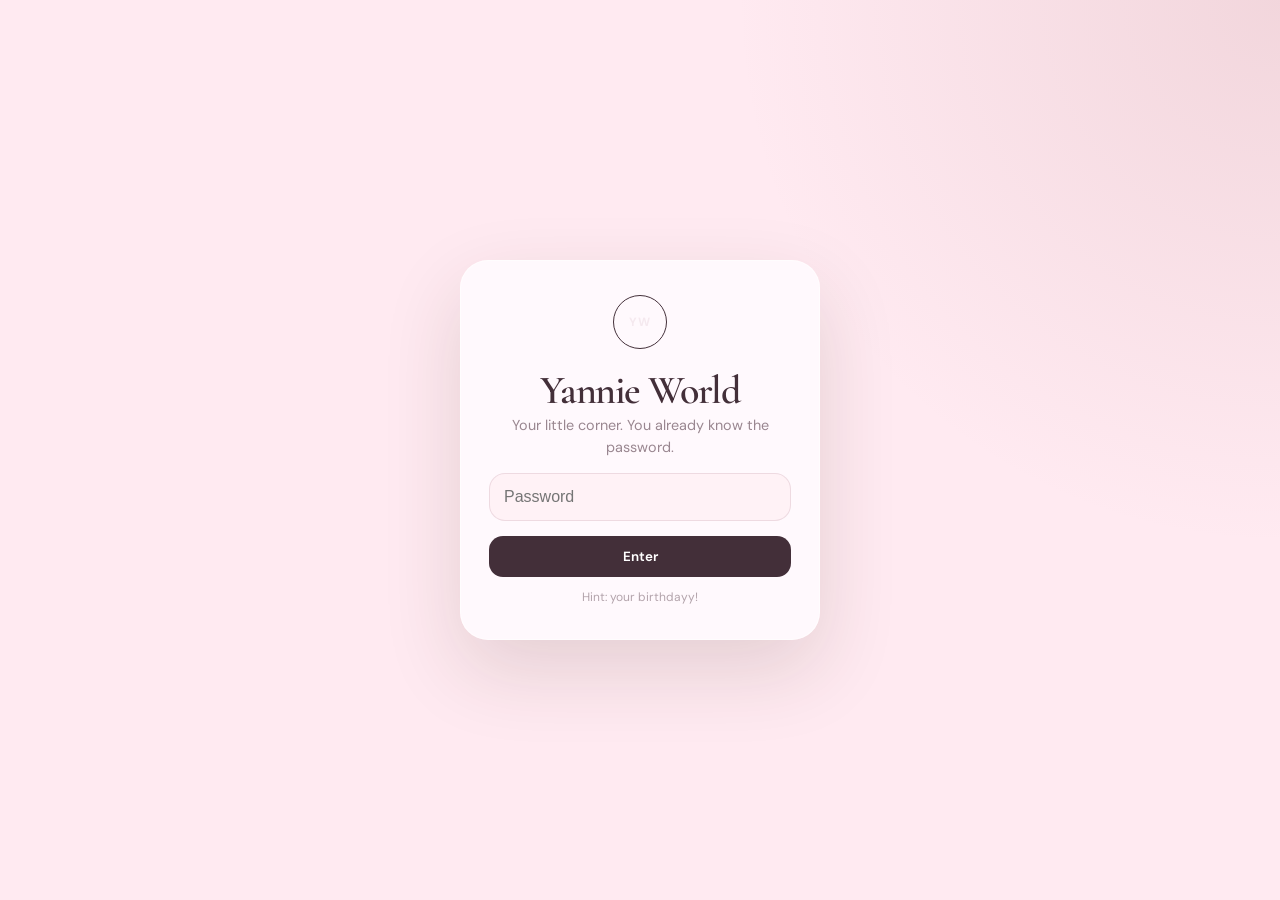
==== commit a1f5feac: "boring ahh" ====
--- a/index.html
+++ b/index.html
@@ -23,7 +23,7 @@
         <p>Your little corner. You already know the password.</p>
         <input type="password" id="passwordInput" placeholder="Password" autocomplete="off">
         <button onclick="checkPassword()">Enter</button>
-        <small class="tiny-hint">Hint: a date you definitely know.</small>
+        <small class="tiny-hint">Hint: your birthdayy! </small>
     </div>
 </div>
 
@@ -159,6 +159,20 @@
                 </span>
                 <span class="portal-meta"><small>ROOM 08 · SNACK</small><strong>YannieTok</strong><em>cookie counter</em></span>
             </button>
+
+            <a href="yannie-live.html" class="portal-room">
+    <span class="portal-scene" aria-hidden="true">♡</span>
+
+    <span class="cafe-counter">
+        Aniq Live
+    </span>
+
+    <span class="portal-meta">
+        <small>PRIVATE · LIVE</small>
+        <span>What Aniq chose to share, right now.</span>
+    </span>
+</a>
+
         </div>
 
         <!-- EDITORIAL INTERACTIONS — lightweight, mobile-first -->
@@ -781,7 +795,7 @@
 
         <div class="live-strip">
             <span>LIVE</span>
-            <p id="viewerCount">⚡ 18 people viewing now</p>
+            <p id="viewerCount">⚡ 18.5K people viewing now</p>
         </div>
 
         <div class="shop-scroll">
@@ -1023,5 +1037,4 @@
 <div id="achievementToast" class="achievement-toast"></div>
 
 <script src="script.js?v=personal-3"></script>
-</body>
-</html>
+</body>
--- a/style.css
+++ b/style.css
@@ -2179,3 +2179,108 @@
 @media(prefers-reduced-motion:reduce){
   .editorial-current-photo img,.portal-room,.sidequest-card{transition:none !important;}
 }
+
+/* =========================================================
+   ROAD TO MIDNIGHT + SPM ERA — seasonal layer
+   ========================================================= */
+:root{
+  --midnight-ink:#3f2431;
+  --midnight-paper:#fff8fa;
+  --midnight-pink:#e47ea4;
+  --midnight-wine:#4b2637;
+  --midnight-night:#1d1219;
+}
+
+.seasonal-arc{
+  width:min(1180px,calc(100% - 40px));
+  margin:28px auto 56px;
+  position:relative;
+}
+.seasonal-hero{
+  display:grid;
+  grid-template-columns:minmax(0,1.2fr) minmax(320px,.8fr);
+  gap:18px;
+  padding:clamp(28px,5vw,58px);
+  border:1px solid rgba(90,47,66,.12);
+  border-radius:32px;
+  background:
+    radial-gradient(circle at 82% 18%,rgba(228,126,164,.18),transparent 28%),
+    linear-gradient(135deg,#fff9fb 0%,#f8e8ee 100%);
+  box-shadow:0 24px 80px rgba(69,34,49,.08);
+  overflow:hidden;
+}
+.seasonal-hero::after{
+  content:"✦";
+  position:absolute;
+  right:4%; top:2%;
+  font:700 clamp(90px,15vw,180px)/1 Georgia,serif;
+  color:rgba(180,82,119,.055);
+  pointer-events:none;
+}
+.seasonal-copy,.seasonal-progress-card{position:relative;z-index:1}
+.seasonal-kicker{margin:0 0 10px;font-size:.72rem;letter-spacing:.18em;font-weight:800;color:#a64c71}
+.seasonal-copy h2{margin:0;max-width:760px;font-family:"Cormorant Garamond",Georgia,serif;font-size:clamp(3rem,6vw,6rem);line-height:.87;color:var(--midnight-wine);letter-spacing:-.04em}
+.seasonal-copy>p:not(.seasonal-kicker):not(.seasonal-date){max-width:650px;margin:20px 0 0;color:#80606d;line-height:1.72}
+.midnight-countdown{display:flex;gap:8px;margin:30px 0 10px;flex-wrap:wrap}
+.midnight-countdown div{min-width:88px;padding:13px 15px;border-radius:17px;background:rgba(255,255,255,.68);border:1px solid rgba(92,50,68,.10);backdrop-filter:blur(8px)}
+.midnight-countdown strong{display:block;font:700 clamp(1.65rem,3vw,2.5rem)/1 "Cormorant Garamond",Georgia,serif;color:#4d2939}
+.midnight-countdown span{display:block;margin-top:4px;font-size:.56rem;font-weight:800;letter-spacing:.16em;color:#a56a7f}
+.seasonal-date{margin:0!important;font-size:.68rem!important;letter-spacing:.13em;color:#9a7181!important;font-weight:700}
+.seasonal-progress-card{align-self:end;padding:22px;border-radius:24px;background:rgba(255,255,255,.62);border:1px solid rgba(83,42,59,.1);backdrop-filter:blur(12px)}
+.seasonal-progress-head,.seasonal-progress-meta{display:flex;justify-content:space-between;gap:12px;align-items:center}.seasonal-progress-head span{font-size:.66rem;font-weight:800;letter-spacing:.13em;color:#704354}.seasonal-progress-head strong{font-family:"Cormorant Garamond",serif;font-size:1.7rem;color:#4f2b3b}.seasonal-progress-track,.spm-progress-track{height:6px;border-radius:999px;background:rgba(90,43,62,.10);overflow:hidden;margin:14px 0 10px}.seasonal-progress-track i,.spm-progress-track i{display:block;width:0;height:100%;border-radius:inherit;background:linear-gradient(90deg,#ad4c73,#eb8db0);transition:width .7s ease}.seasonal-progress-meta{font-size:.66rem;color:#9a7080}
+.seasonal-room-button{width:100%;margin-top:18px;padding:14px 16px;border:0;border-radius:17px;background:#4b2637;color:#fff;display:flex;align-items:center;gap:13px;text-align:left;cursor:pointer}.seasonal-room-button>span:first-child{width:42px;height:42px;border-radius:50%;display:grid;place-items:center;background:rgba(255,255,255,.1);font-size:1.2rem}.seasonal-room-button small,.seasonal-room-button strong{display:block}.seasonal-room-button small{font-size:.55rem;letter-spacing:.13em;color:#eabbd0}.seasonal-room-button strong{margin-top:2px;font-family:"Cormorant Garamond",serif;font-size:1.35rem}
+.seasonal-reveals{display:grid;grid-template-columns:repeat(5,1fr);gap:10px;margin-top:12px}.seasonal-reveal{min-height:148px;padding:18px;border-radius:20px;border:1px solid rgba(81,43,59,.10);background:#fff9fb;color:#533040;transition:transform .25s ease,opacity .25s ease}.seasonal-reveal>span{font-size:.58rem;font-weight:900;letter-spacing:.15em;color:#b4587c}.seasonal-reveal strong{display:block;margin-top:12px;font-family:"Cormorant Garamond",serif;font-size:1.45rem}.seasonal-reveal p{margin:8px 0 0;font-size:.78rem;line-height:1.55;color:#876675}.seasonal-reveal.is-locked{filter:saturate(.4);opacity:.45}.seasonal-reveal.is-locked strong,.seasonal-reveal.is-locked p{visibility:hidden}.seasonal-reveal.is-locked::after{content:"LOCKED";display:block;margin-top:26px;font-size:.58rem;letter-spacing:.15em;font-weight:900;color:#9c7a88}
+
+.spm-hq{margin-top:14px;padding:clamp(24px,4vw,42px);border-radius:28px;background:linear-gradient(145deg,#fffaf7,#f5e8e5);border:1px solid rgba(95,56,54,.1);box-shadow:0 20px 55px rgba(65,36,38,.06)}
+.spm-hq[hidden]{display:none!important}.spm-hq-head{display:flex;justify-content:space-between;align-items:flex-start;gap:20px}.spm-hq-head h3{margin:3px 0 0;font-family:"Cormorant Garamond",serif;font-size:clamp(2.4rem,5vw,4.4rem);line-height:.92;color:#4b3034}.spm-overall{text-align:right}.spm-overall strong{display:block;font-family:"Cormorant Garamond",serif;font-size:2.4rem;color:#7b3c50}.spm-overall span{font-size:.55rem;letter-spacing:.14em;font-weight:800;color:#9d7377}.spm-intro{max-width:720px;color:#806566;line-height:1.65}.spm-next-card{margin-top:18px;padding:20px;border-radius:20px;background:#4b2b34;color:#fff;display:grid;grid-template-columns:1fr auto;gap:3px 20px;align-items:end}.spm-next-card small{font-size:.56rem;letter-spacing:.15em;color:#e8bac8}.spm-next-card strong{font:700 2rem/1 "Cormorant Garamond",serif}.spm-next-card span{grid-column:2;grid-row:1/3;color:#f6d8e2;font-size:.8rem}.spm-next-card p{grid-column:1/-1;margin:10px 0 0;padding-top:10px;border-top:1px solid rgba(255,255,255,.12);font-size:.74rem;color:#edced9}.spm-subjects{display:grid;grid-template-columns:repeat(2,1fr);gap:8px;margin-top:12px}.spm-subject{display:grid;grid-template-columns:76px 1fr auto;gap:12px;align-items:center;padding:13px 14px;border-radius:16px;background:rgba(255,255,255,.68);border:1px solid rgba(83,49,54,.08)}.spm-subject time{font-size:.62rem;font-weight:900;letter-spacing:.07em;color:#9c5a6c}.spm-subject strong{font-size:.82rem;color:#54363c}.spm-subject span{font-size:.6rem;color:#997b80}.spm-subject.done{opacity:.52}.spm-subject.done span::before{content:"✓ ";color:#8a5364}.spm-subject.next{border-color:rgba(192,91,127,.45);box-shadow:0 0 0 3px rgba(192,91,127,.06)}.spm-support-row{margin-top:12px;display:flex;align-items:center;gap:12px}.spm-support-row button{border:0;border-radius:999px;padding:11px 15px;background:#e8c3cc;color:#603a45;font-weight:800;font-size:.7rem;cursor:pointer}.spm-support-row p{margin:0;color:#806366;font-size:.78rem}
+
+/* whole-site seasonal atmosphere */
+body.season-road:not(.tonight-mode){background:#fff9fb}
+body.season-road #website>nav button.active{box-shadow:inset 0 -2px 0 #b74f77}
+body.season-road .portal-room{border-color:rgba(166,76,113,.16)}
+body.season-spm-prelude .seasonal-hero,body.season-spm-active .seasonal-hero{background:linear-gradient(135deg,#fffaf6,#f3e7e4)}
+body.season-spm-active .portal-scene *,body.season-spm-active .editorial-current-photo img{animation-duration:0s!important}
+body.season-spm-active .seasonal-hero::after{content:"SPM";font-family:"Cormorant Garamond",serif;letter-spacing:-.07em}
+body.season-final-act:not(.tonight-mode),body.season-final-day:not(.tonight-mode){background:#24151d;color:#f8eaf0}
+body.season-final-act .seasonal-hero,body.season-final-day .seasonal-hero{background:radial-gradient(circle at 75% 15%,rgba(228,126,164,.2),transparent 27%),linear-gradient(145deg,#38212d,#1d1219);border-color:rgba(255,255,255,.08)}
+body.season-final-act .seasonal-copy h2,body.season-final-day .seasonal-copy h2{color:#fff5f8}body.season-final-act .seasonal-copy>p,body.season-final-day .seasonal-copy>p{color:#d7b8c5!important}body.season-final-act .midnight-countdown div,body.season-final-day .midnight-countdown div{background:rgba(255,255,255,.06);border-color:rgba(255,255,255,.08)}body.season-final-act .midnight-countdown strong,body.season-final-day .midnight-countdown strong{color:#fff}body.season-final-act .midnight-countdown span,body.season-final-day .midnight-countdown span{color:#d9aabd}.seasonal-final-pulse{animation:seasonalPulse 1.5s ease-in-out infinite alternate}@keyframes seasonalPulse{to{transform:scale(1.025);box-shadow:0 0 0 8px rgba(225,107,151,.08)}}
+
+.midnight-dock{position:fixed;right:18px;bottom:18px;z-index:8800;width:min(260px,calc(100vw - 36px));padding:12px 14px;border-radius:18px;background:rgba(62,32,45,.91);border:1px solid rgba(255,255,255,.12);color:#fff;box-shadow:0 14px 45px rgba(31,13,21,.2);backdrop-filter:blur(14px);cursor:pointer}.midnight-dock small{display:block;font-size:.52rem;letter-spacing:.15em;color:#e9b8cb}.midnight-dock strong{display:block;margin-top:2px;font:700 1.1rem/1.1 "Cormorant Garamond",serif}.midnight-dock span{display:block;margin-top:5px;font-size:.62rem;color:#e9ccd8}.midnight-dock.is-spm{background:rgba(81,52,55,.92)}
+
+@media(max-width:800px){
+  .seasonal-arc{width:calc(100% - 24px);margin:16px auto 42px}.seasonal-hero{grid-template-columns:1fr;padding:24px 18px;border-radius:25px}.seasonal-copy h2{font-size:clamp(3.1rem,14vw,5rem)}.midnight-countdown{display:grid;grid-template-columns:repeat(4,1fr);gap:5px}.midnight-countdown div{min-width:0;padding:11px 8px}.midnight-countdown strong{font-size:1.75rem}.seasonal-reveals{display:flex;overflow-x:auto;scroll-snap-type:x mandatory;padding-bottom:4px}.seasonal-reveal{flex:0 0 76vw;scroll-snap-align:start}.spm-hq{padding:22px 16px}.spm-hq-head{display:block}.spm-overall{text-align:left;display:flex;align-items:baseline;gap:8px;margin-top:10px}.spm-subjects{grid-template-columns:1fr}.spm-next-card{grid-template-columns:1fr}.spm-next-card span{grid-column:1;grid-row:auto}.midnight-dock{right:12px;bottom:82px;width:220px}.mobile-editorial-dock~.midnight-dock{bottom:86px}
+}
+
+/* Midnight Room overlay */
+.midnight-overlay{position:fixed;inset:0;z-index:12000;display:none;align-items:center;justify-content:center;padding:22px;background:rgba(24,13,20,.76);backdrop-filter:blur(18px)}
+.midnight-overlay.open{display:flex}.midnight-panel{position:relative;width:min(720px,100%);max-height:90vh;overflow:auto;padding:clamp(24px,5vw,48px);border-radius:30px;background:linear-gradient(145deg,#fff9fb,#f4e1e9);box-shadow:0 30px 100px rgba(27,12,20,.4);color:#4d2939}.midnight-close{position:absolute;right:18px;top:18px;width:40px;height:40px;border:0;border-radius:50%;background:#4c2938;color:#fff;font-size:1.2rem;cursor:pointer}.midnight-panel small{font-size:.6rem;letter-spacing:.16em;font-weight:900;color:#aa5878}.midnight-panel h3{margin:8px 0 0;font:700 clamp(2.8rem,7vw,5.6rem)/.9 "Cormorant Garamond",serif;letter-spacing:-.035em}.midnight-panel>p{color:#816371;line-height:1.7}.midnight-reveal-stack{display:grid;gap:8px;margin-top:20px}.midnight-reveal-line{padding:15px 16px;border-radius:16px;background:rgba(255,255,255,.62);border:1px solid rgba(83,44,60,.09)}.midnight-reveal-line strong{display:block;font-family:"Cormorant Garamond",serif;font-size:1.4rem}.midnight-reveal-line p{margin:5px 0 0;color:#836674;font-size:.78rem;line-height:1.55}.midnight-door{margin-top:18px;padding:18px;border-radius:20px;background:#442332;color:#fff;text-align:center}.midnight-door strong{display:block;font:700 2rem/1 "Cormorant Garamond",serif}.midnight-door span{display:block;margin-top:7px;font-size:.67rem;letter-spacing:.08em;color:#e8c5d2}.midnight-sequence{display:grid;gap:18px}.midnight-sequence .question{padding:22px;border-radius:22px;background:#4b2637;color:#fff}.midnight-sequence .question h4{margin:0;font:700 clamp(2.2rem,6vw,4rem)/.95 "Cormorant Garamond",serif}.midnight-sequence .question p{color:#eacbd7;line-height:1.65}.midnight-answer-grid{display:grid;grid-template-columns:repeat(3,1fr);gap:8px;margin-top:16px}.midnight-answer-grid button{border:1px solid rgba(255,255,255,.14);border-radius:15px;padding:13px 10px;background:rgba(255,255,255,.08);color:#fff;font-weight:800;cursor:pointer}.midnight-answer-grid button:first-child{background:#e17da2;border-color:#e17da2}.midnight-response{margin-top:14px;padding:14px;border-radius:15px;background:rgba(255,255,255,.09);color:#f4dce6}.midnight-response[hidden]{display:none}.midnight-post-note{padding:18px;border-radius:18px;background:#fff;border:1px solid rgba(87,48,64,.09)}
+@media(max-width:640px){.midnight-panel{padding:28px 18px 22px}.midnight-answer-grid{grid-template-columns:1fr}.midnight-panel h3{font-size:3.3rem}}
+
+
+/* =========================================================
+   ROAD TO MIDNIGHT V1.1 — visible hero + interactive Act I
+   ========================================================= */
+.seasonal-arc{scroll-margin-top:24px}
+.seasonal-hero{position:relative;isolation:isolate}
+.midnight-countdown{position:relative}
+.midnight-countdown::before{content:"LIVE COUNTDOWN";position:absolute;left:0;top:-15px;font-size:.5rem;letter-spacing:.18em;font-weight:900;color:#b25b7e}
+.midnight-countdown strong{font-variant-numeric:tabular-nums}
+.midnight-countdown div:last-child strong{animation:rtmSecondBeat 1s ease-out infinite}
+@keyframes rtmSecondBeat{0%{transform:translateY(-1px);opacity:.72}22%,100%{transform:none;opacity:1}}
+.seasonal-reveal{cursor:pointer;position:relative;outline:none}
+.seasonal-reveal:hover,.seasonal-reveal:focus-visible{transform:translateY(-3px);box-shadow:0 14px 38px rgba(78,39,56,.10)}
+.seasonal-reveal.is-current{border-color:rgba(190,79,121,.35);box-shadow:0 0 0 4px rgba(228,126,164,.07)}
+.seasonal-reveal.is-current::before{content:"OPEN NOW";position:absolute;right:14px;top:14px;padding:5px 7px;border-radius:999px;background:#55283b;color:#fff;font-size:.48rem;font-weight:900;letter-spacing:.12em}
+.seasonal-reveal.is-locked::after{content:"LOCKED · TAP FOR DATE"}
+
+.act-one-signal>small,.locked-transmission>small{display:block;color:#ba6284;font-size:.6rem;font-weight:900;letter-spacing:.16em}
+.act-one-signal h3,.locked-transmission h3{margin:7px 0 10px;font-family:"Cormorant Garamond",Georgia,serif;font-size:clamp(3rem,8vw,5rem);line-height:.9;color:#4b2637}
+.act-one-signal>p,.locked-transmission>p{max-width:600px;color:#846372;line-height:1.7}
+.signal-reveal-button{width:100%;margin:22px 0 16px;padding:18px;border:1px solid rgba(91,44,63,.13);border-radius:20px;background:linear-gradient(135deg,#52293b,#321d27);color:#fff;display:grid;grid-template-columns:46px 1fr;grid-template-rows:auto auto;text-align:left;column-gap:12px;cursor:pointer;box-shadow:0 14px 36px rgba(71,34,50,.14)}
+.signal-reveal-button>span{grid-row:1/3;width:46px;height:46px;border-radius:50%;display:grid;place-items:center;background:rgba(255,255,255,.09);font-size:1.35rem;animation:rtmSignalGlow 2.1s ease-in-out infinite alternate}
+.signal-reveal-button strong{align-self:end;font-family:"Cormorant Garamond",Georgia,serif;font-size:1.45rem}.signal-reveal-button small{align-self:start;color:#e9b9cc;font-size:.56rem;letter-spacing:.12em;text-transform:uppercase}.signal-reveal-button.revealed{opacity:.7;cursor:default}
+@keyframes rtmSignalGlow{to{transform:rotate(18deg) scale(1.08);box-shadow:0 0 0 7px rgba(255,255,255,.05)}}
+.signal-secret{padding:24px;border-radius:22px;background:linear-gradient(145deg,#fff7fa,#f4dfe8);border:1px solid rgba(109,52,76,.11);opacity:0;transform:translateY(8px);transition:.45s ease}
+.signal-secret.show{opacity:1;transform:none}.signal-secret>span{display:block;font-size:.56rem;font-weight:900;letter-spacing:.16em;color:#a64d70}.signal-secret>strong{display:block;margin:6px 0 12px;font:700 clamp(2.6rem,8vw,5rem)/.9 "Cormorant Garamond",Georgia,serif;color:#4b2637;letter-spacing:-.03em}.signal-secret>p{max-width:620px;margin:0;color:#775764;line-height:1.65}.signal-mini-countdown{display:flex;align-items:baseline;gap:9px;margin-top:20px;padding-top:16px;border-top:1px solid rgba(85,40,58,.12)}.signal-mini-countdown b{font:700 2rem/1 "Cormorant Garamond",serif;color:#4b2637}.signal-mini-countdown span{font-size:.68rem;color:#96707f}.signal-mini-countdown em{margin-left:auto;font-style:normal;font-size:.7rem;font-weight:800;color:#af587a;font-variant-numeric:tabular-nums}
+.signal-next,.locked-date{margin-top:14px;padding:17px 18px;border-radius:18px;background:#fff9fb;border:1px solid rgba(91,45,64,.10)}.signal-next small,.locked-date span{display:block;font-size:.52rem;font-weight:900;letter-spacing:.15em;color:#aa5777}.signal-next strong,.locked-date strong{display:block;margin-top:4px;font-family:"Cormorant Garamond",serif;font-size:1.5rem;color:#4b2637}.signal-next span,.locked-date em{display:block;margin-top:3px;color:#8d6978;font-size:.7rem;font-style:normal}.locked-date em{margin-top:10px;font-weight:800;color:#b2597c;font-variant-numeric:tabular-nums}
+@media(max-width:740px){.seasonal-arc{margin-top:12px}.seasonal-hero{padding-top:34px}.midnight-countdown::before{top:-14px}.signal-mini-countdown{flex-wrap:wrap}.signal-mini-countdown em{width:100%;margin-left:0}}
